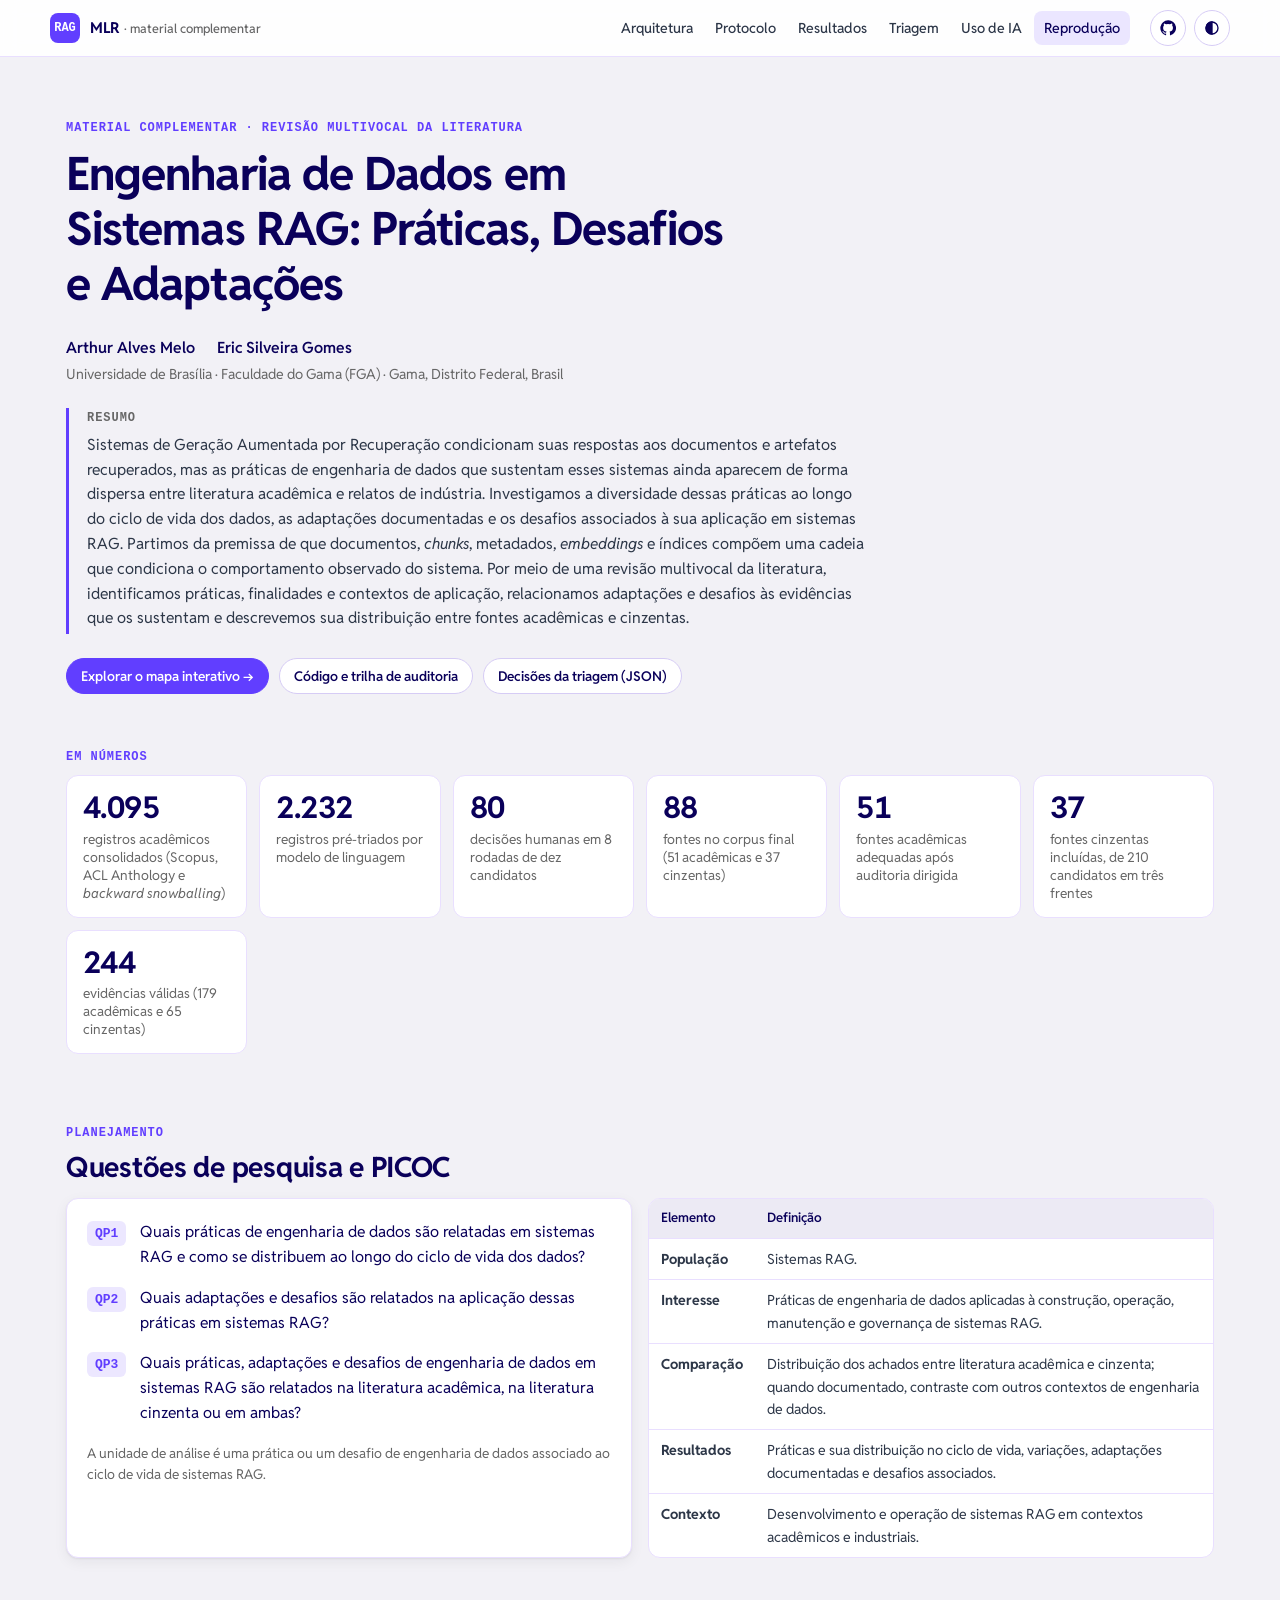
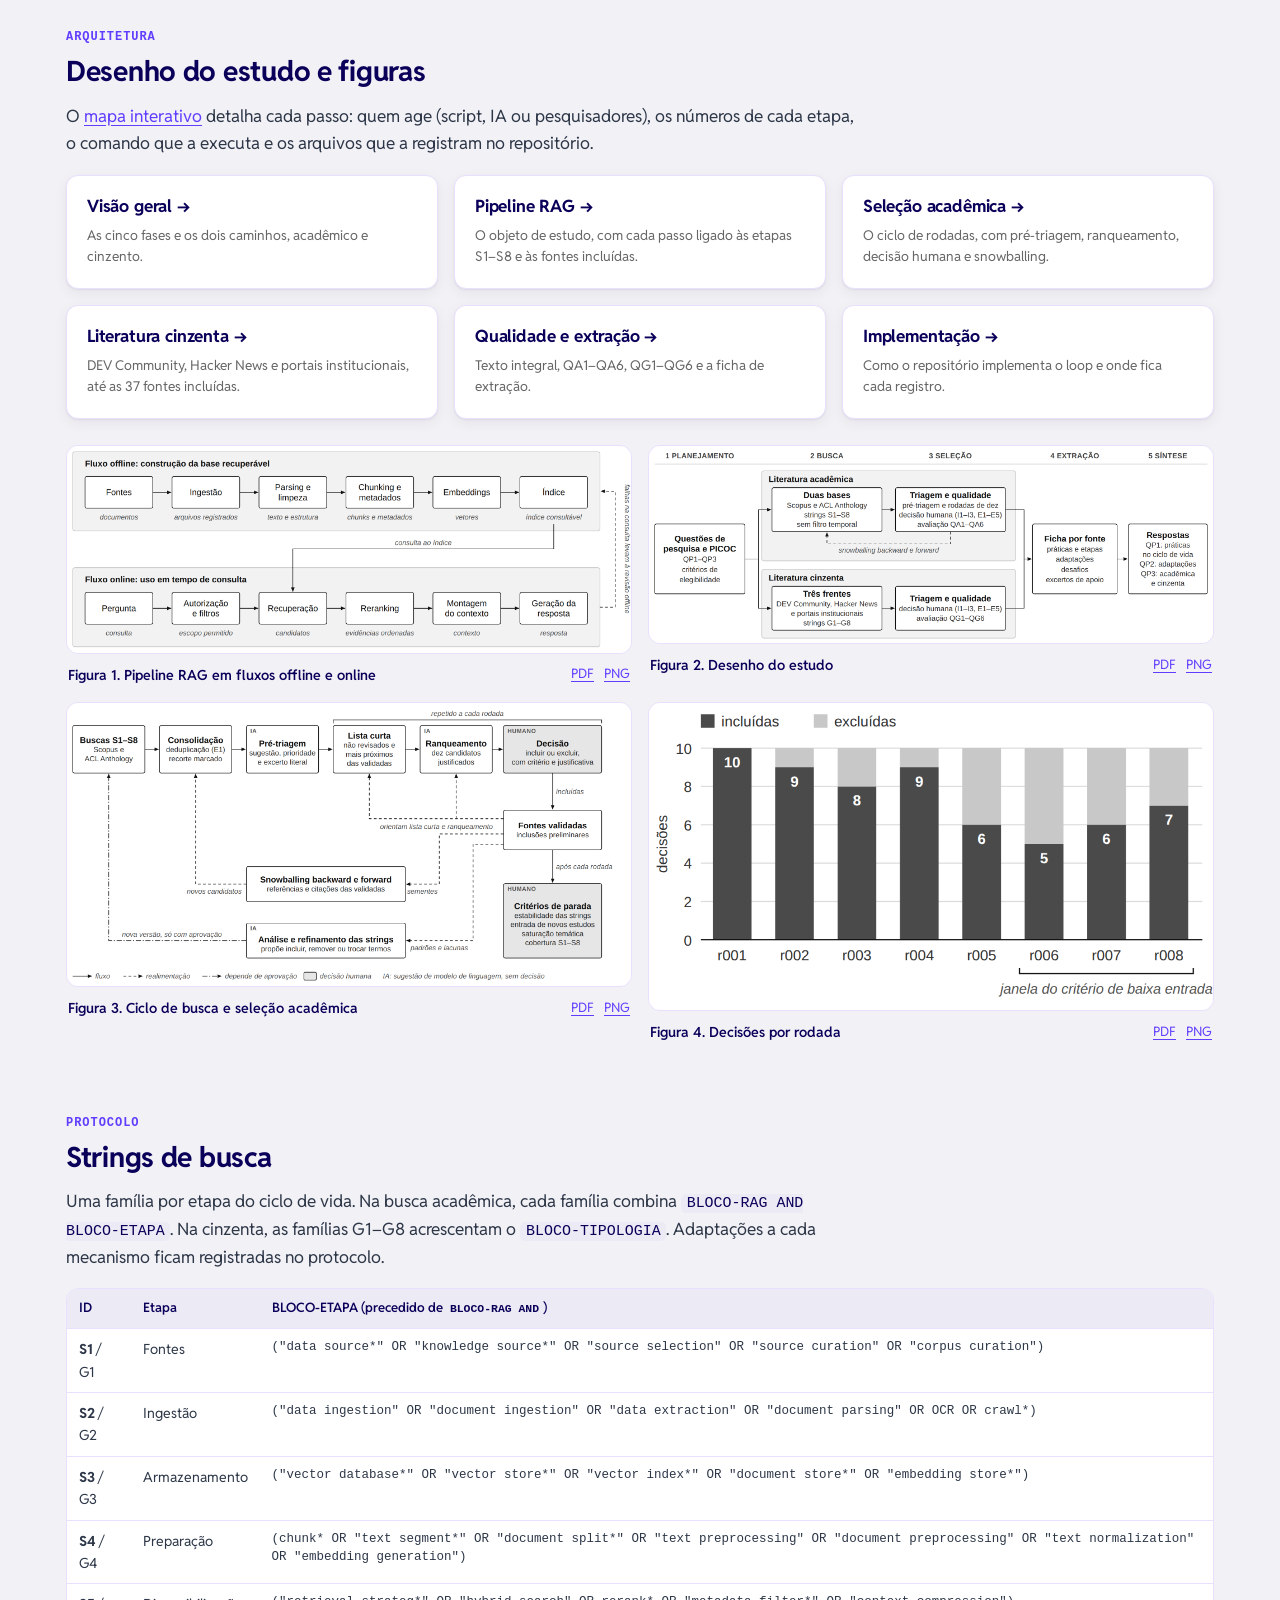
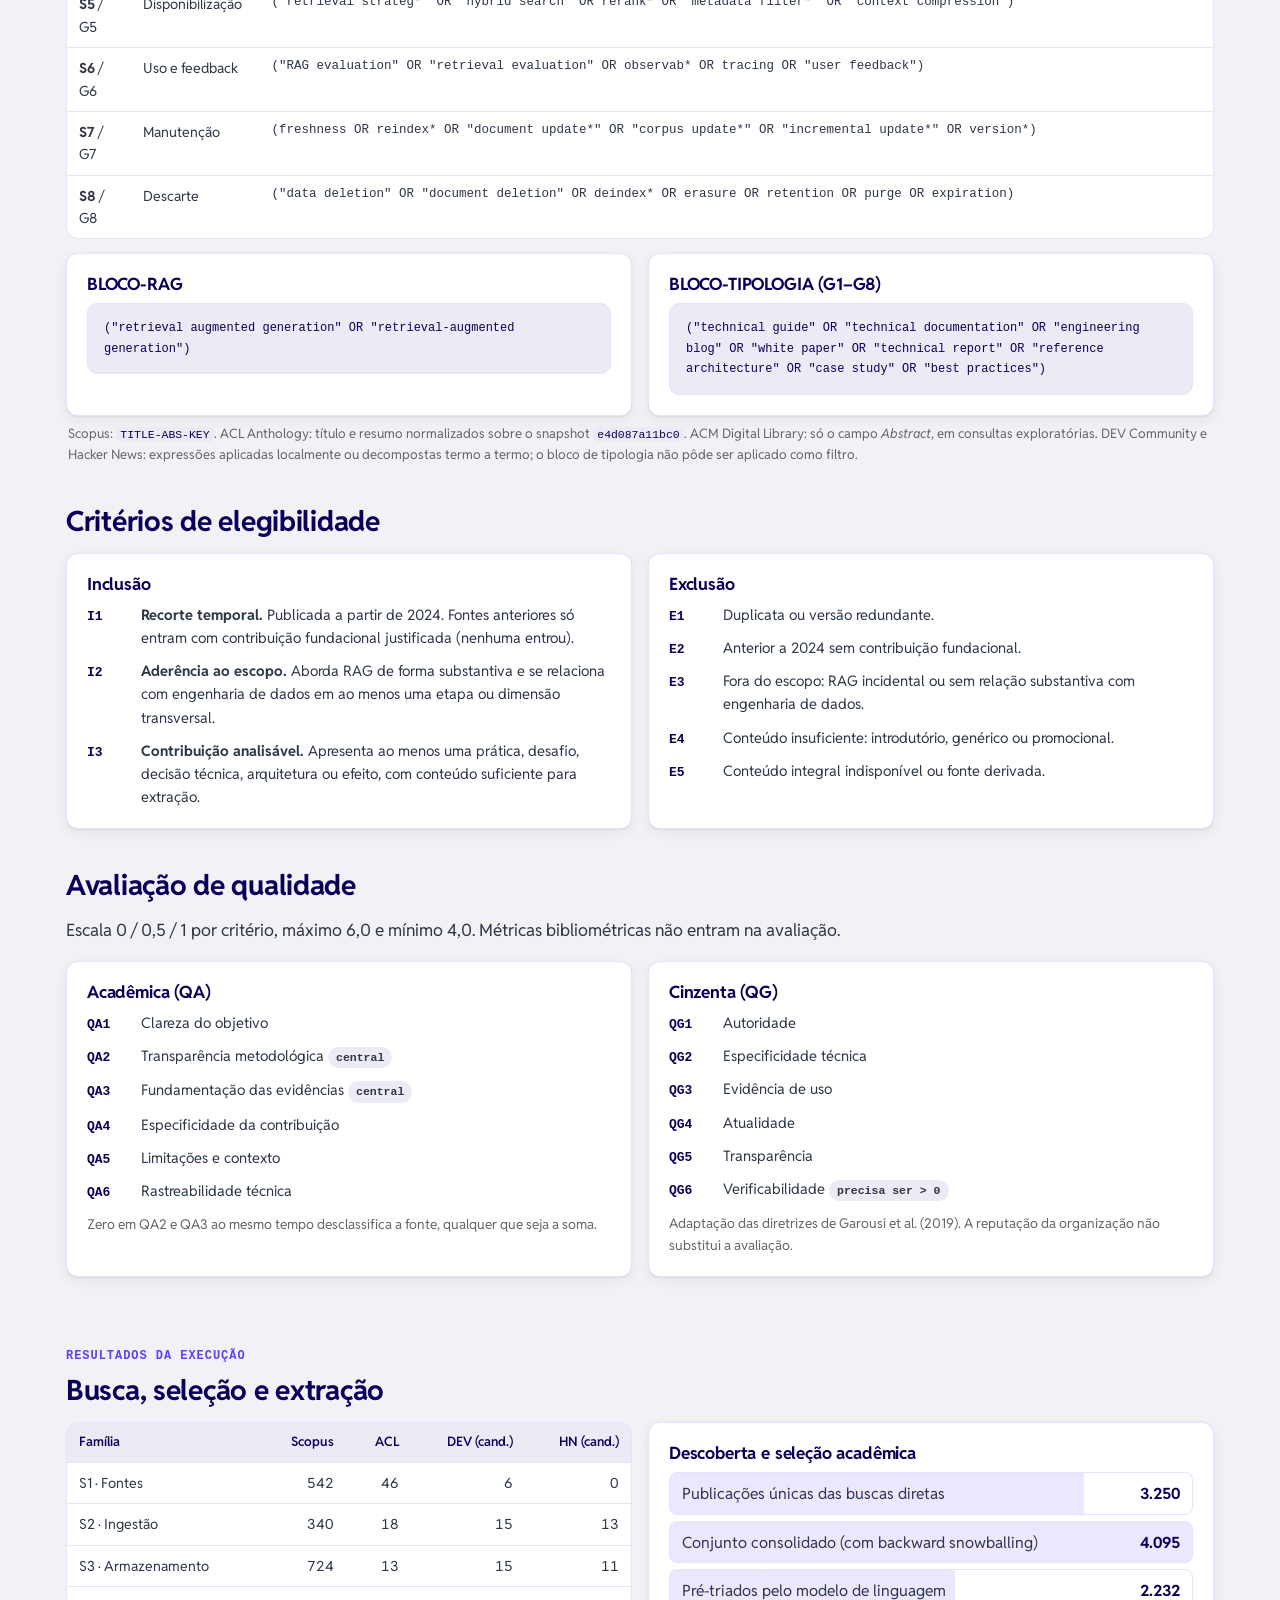
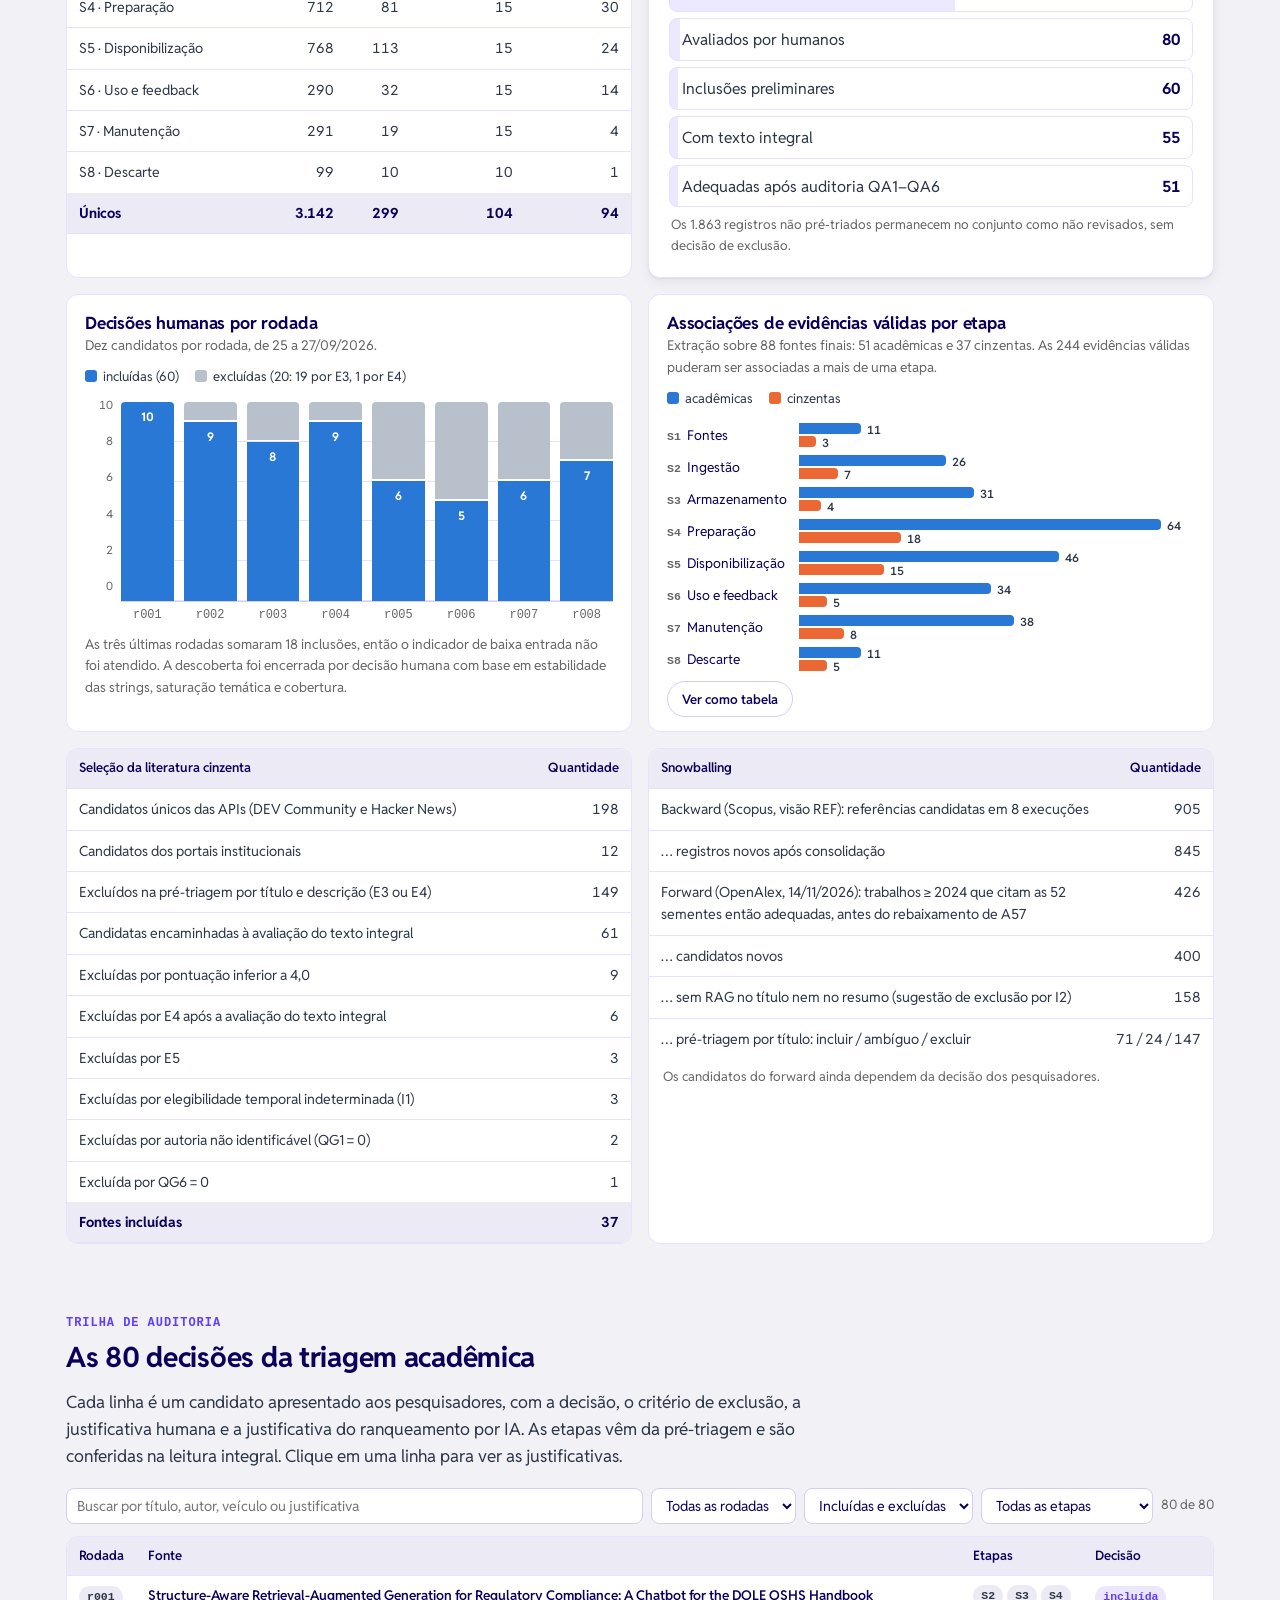
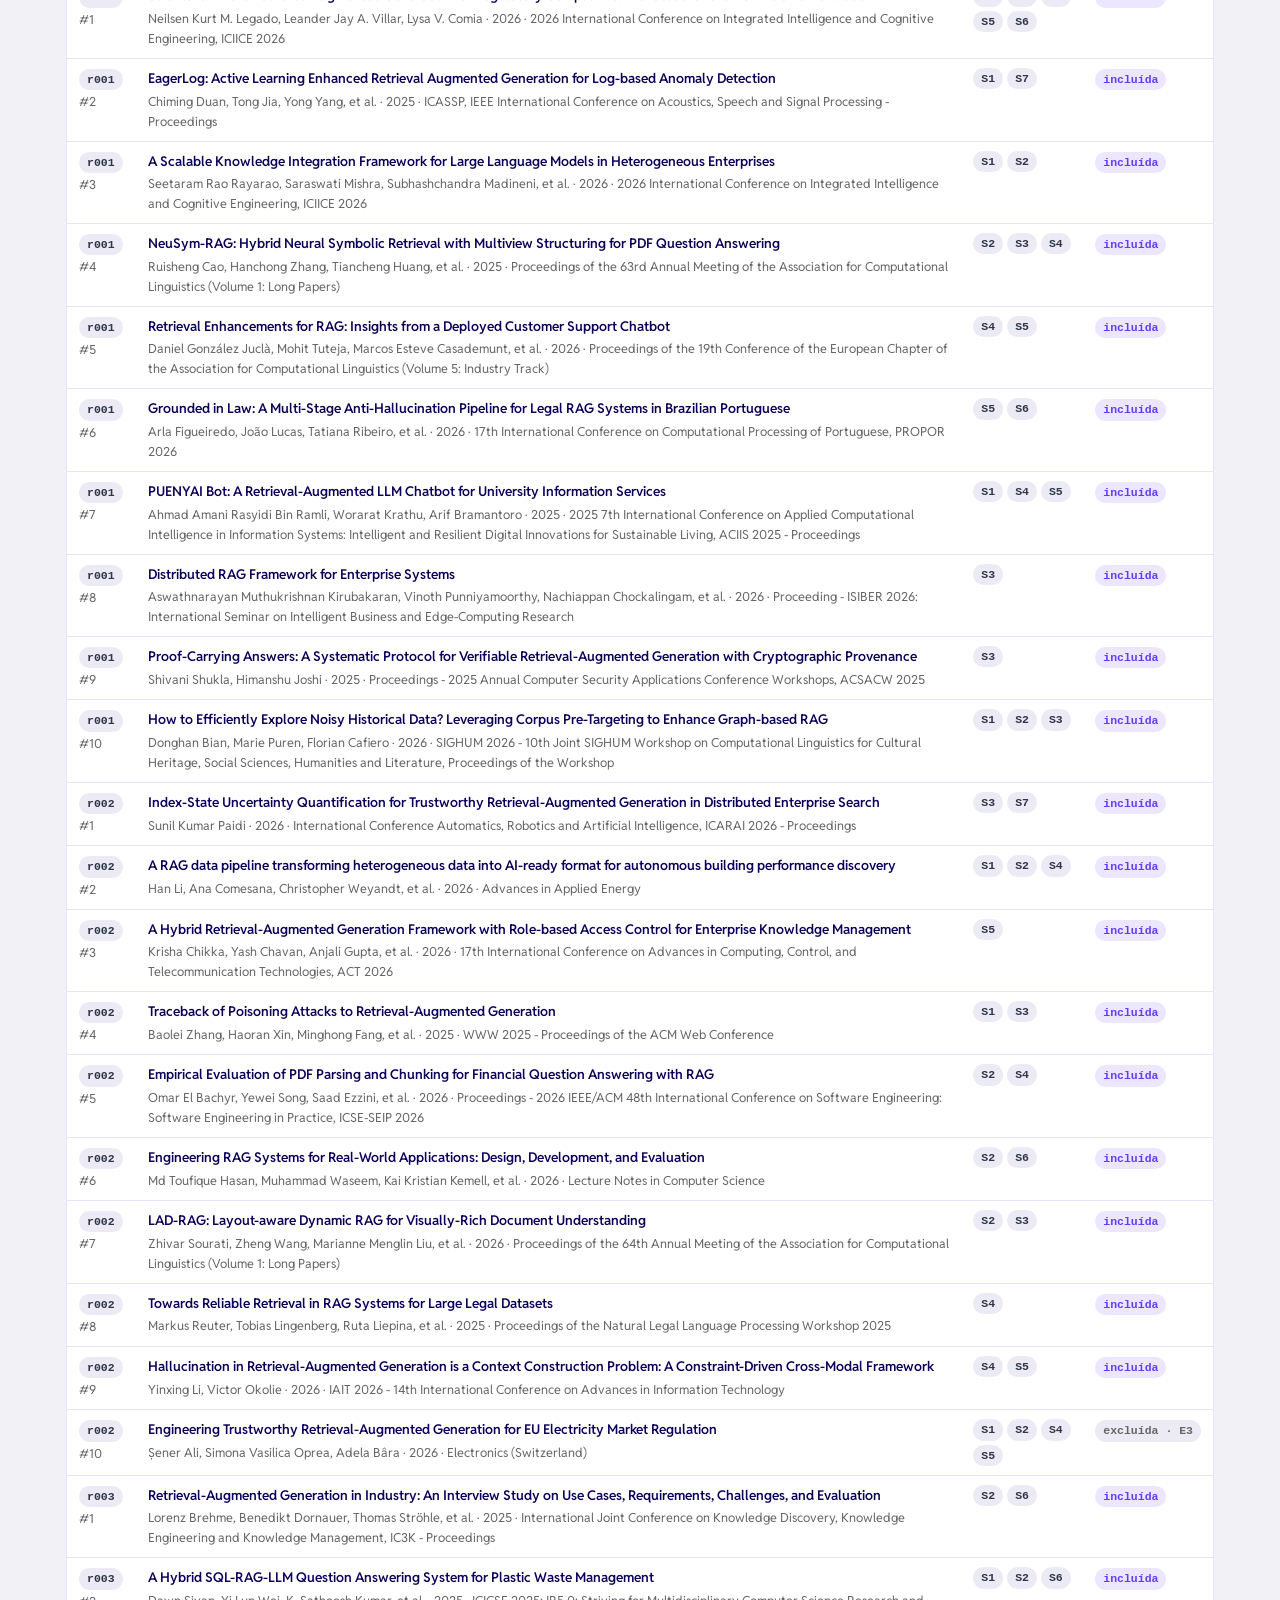
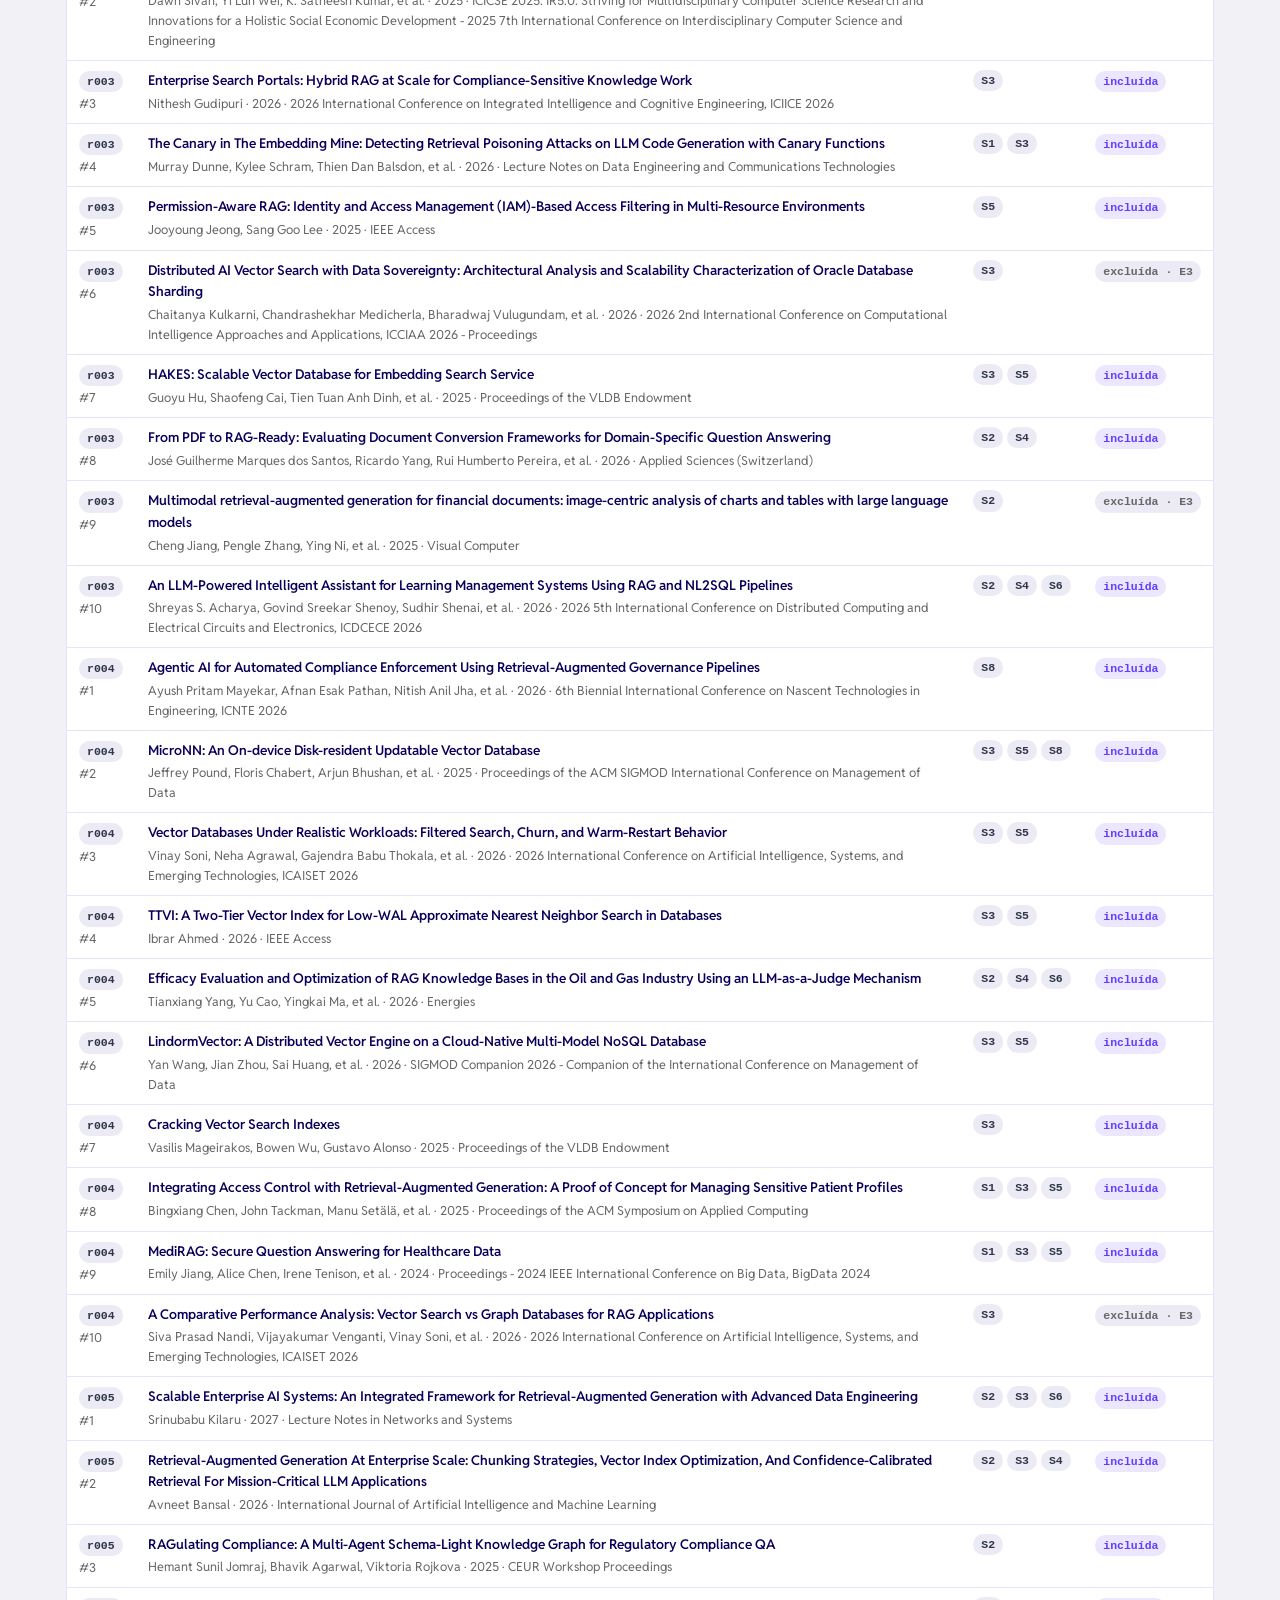
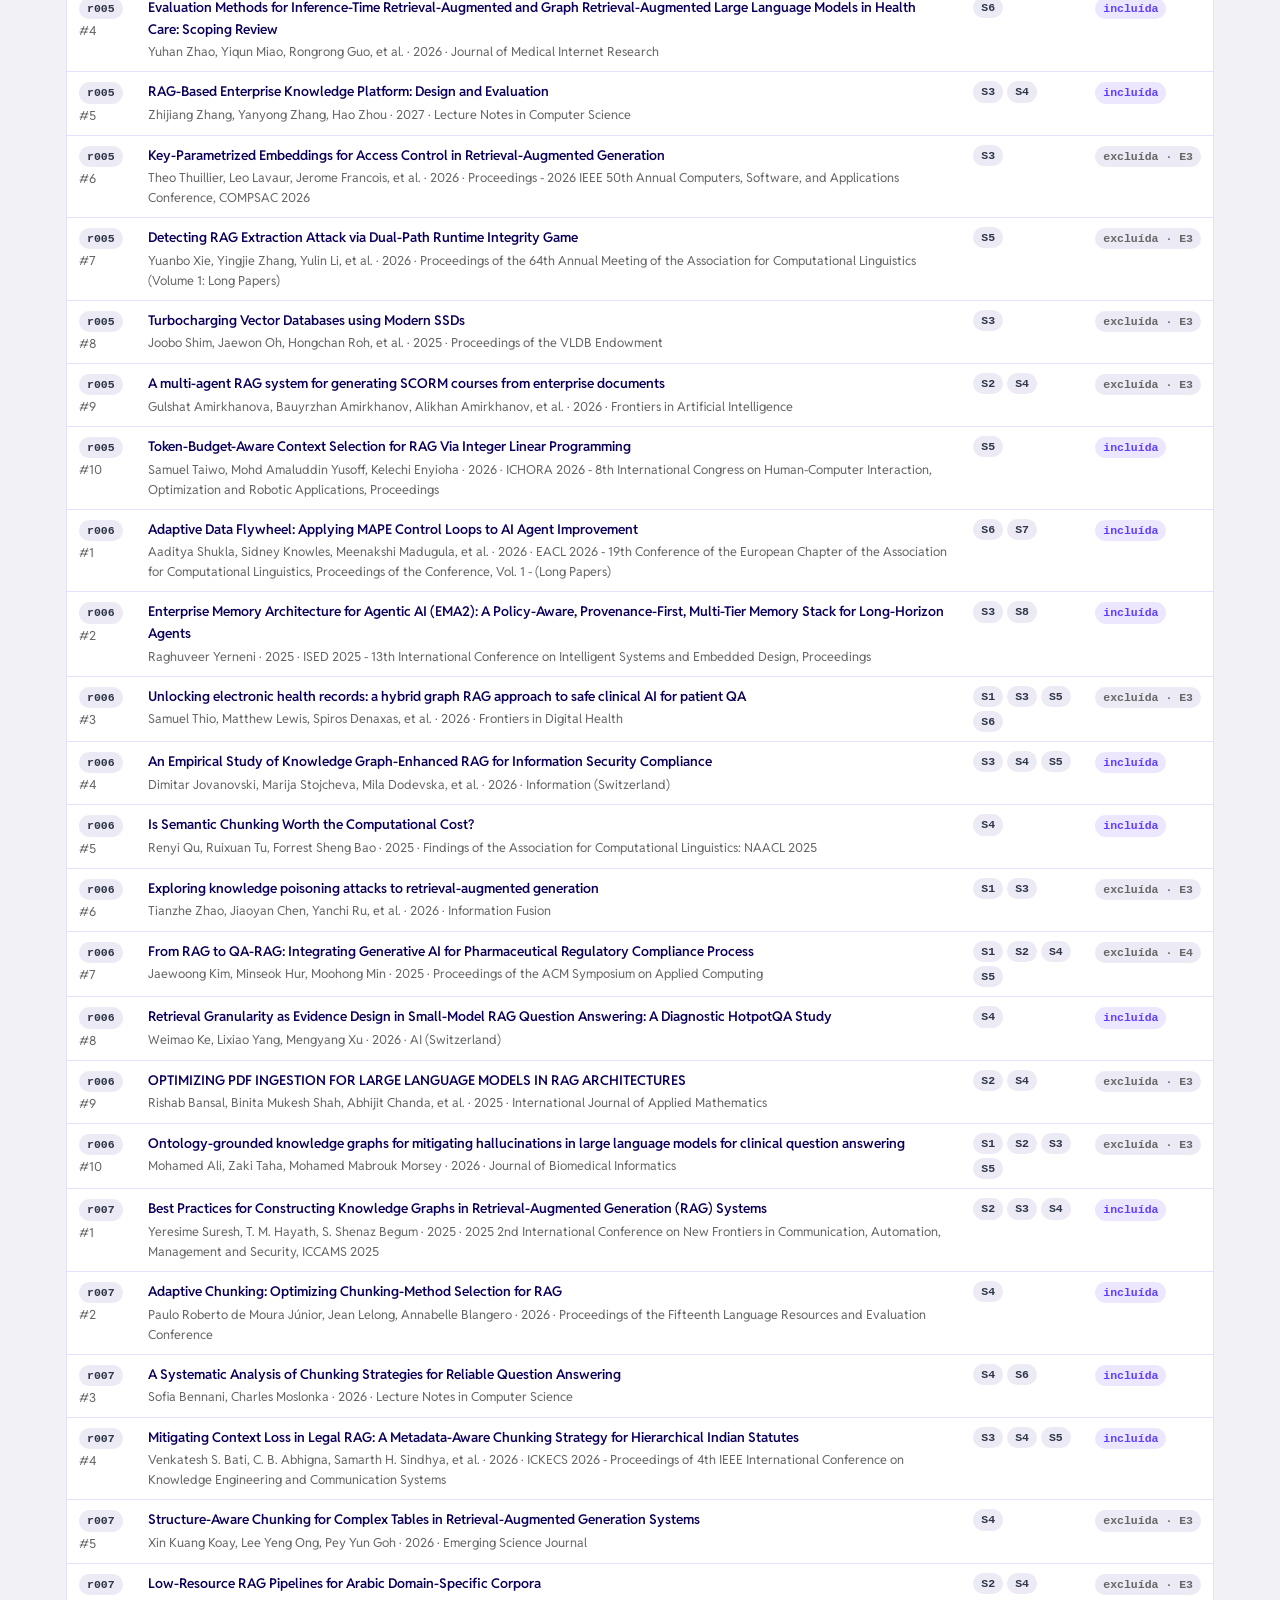
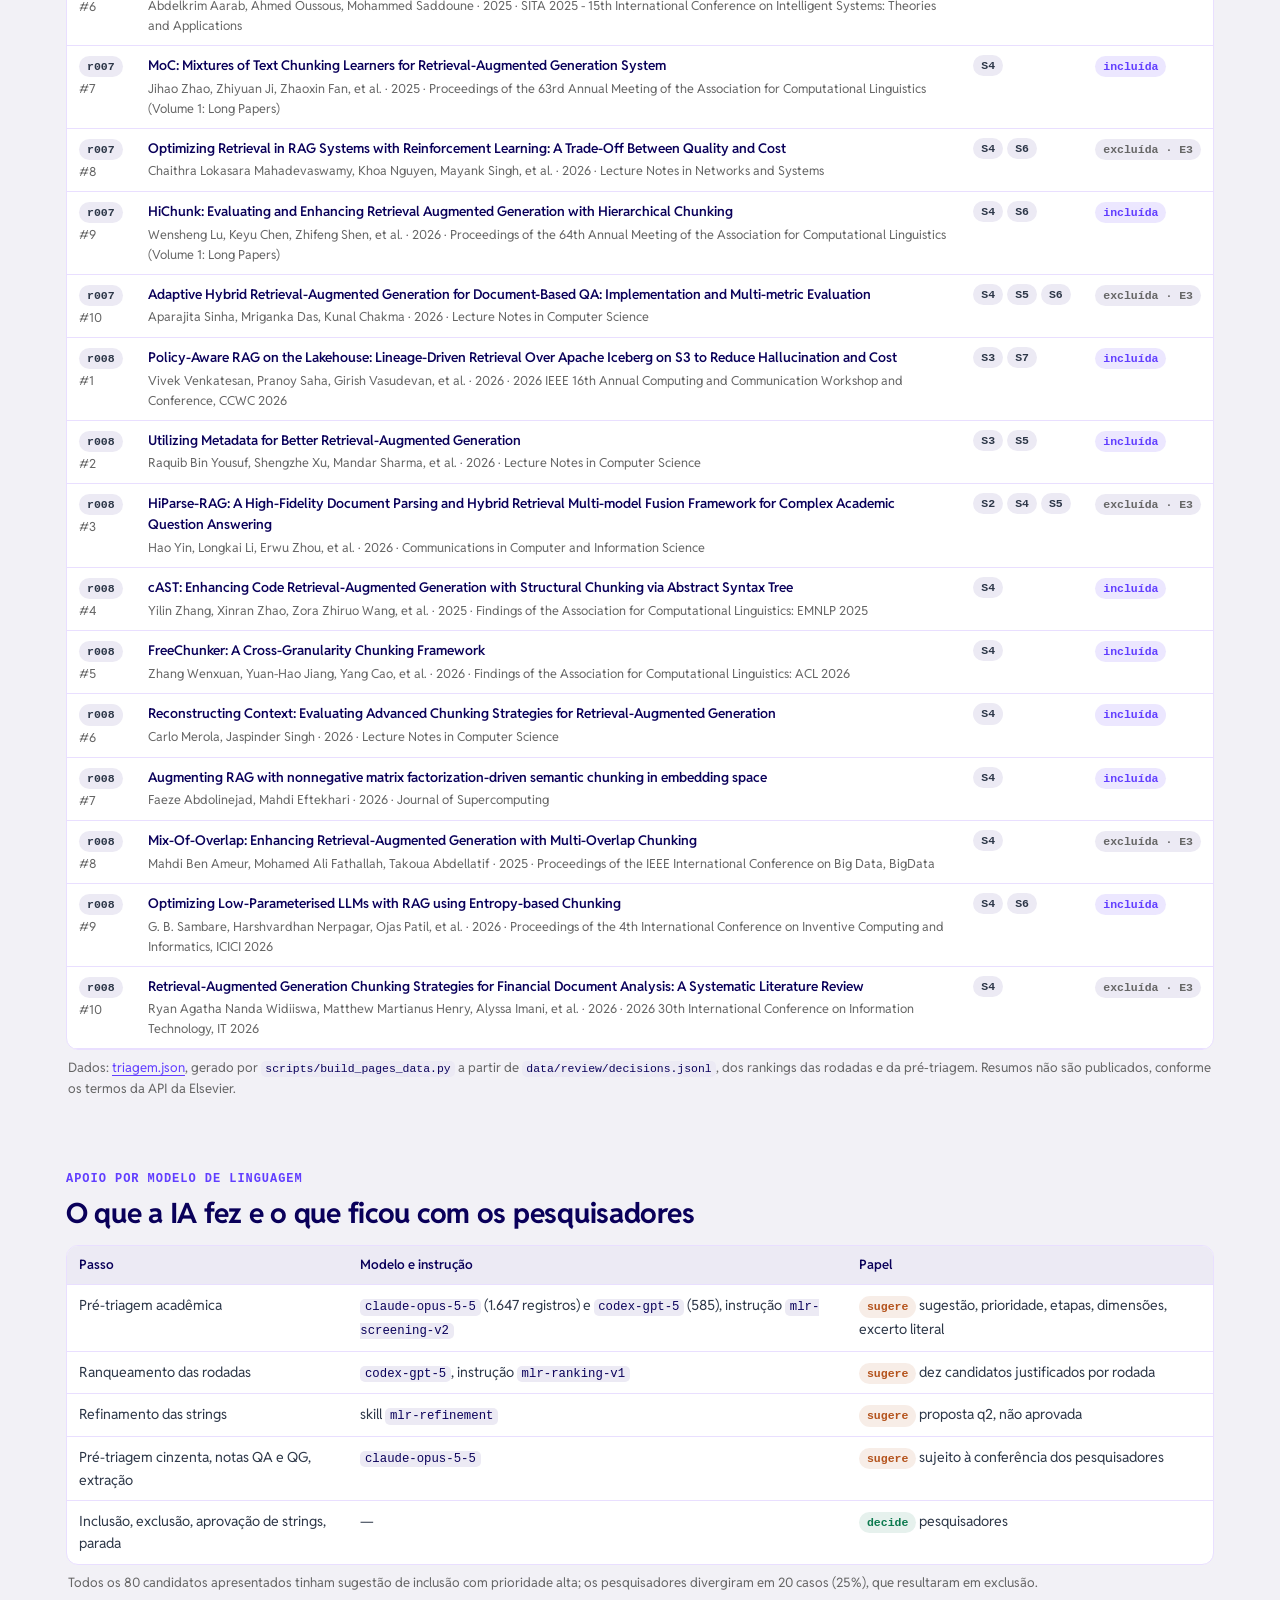
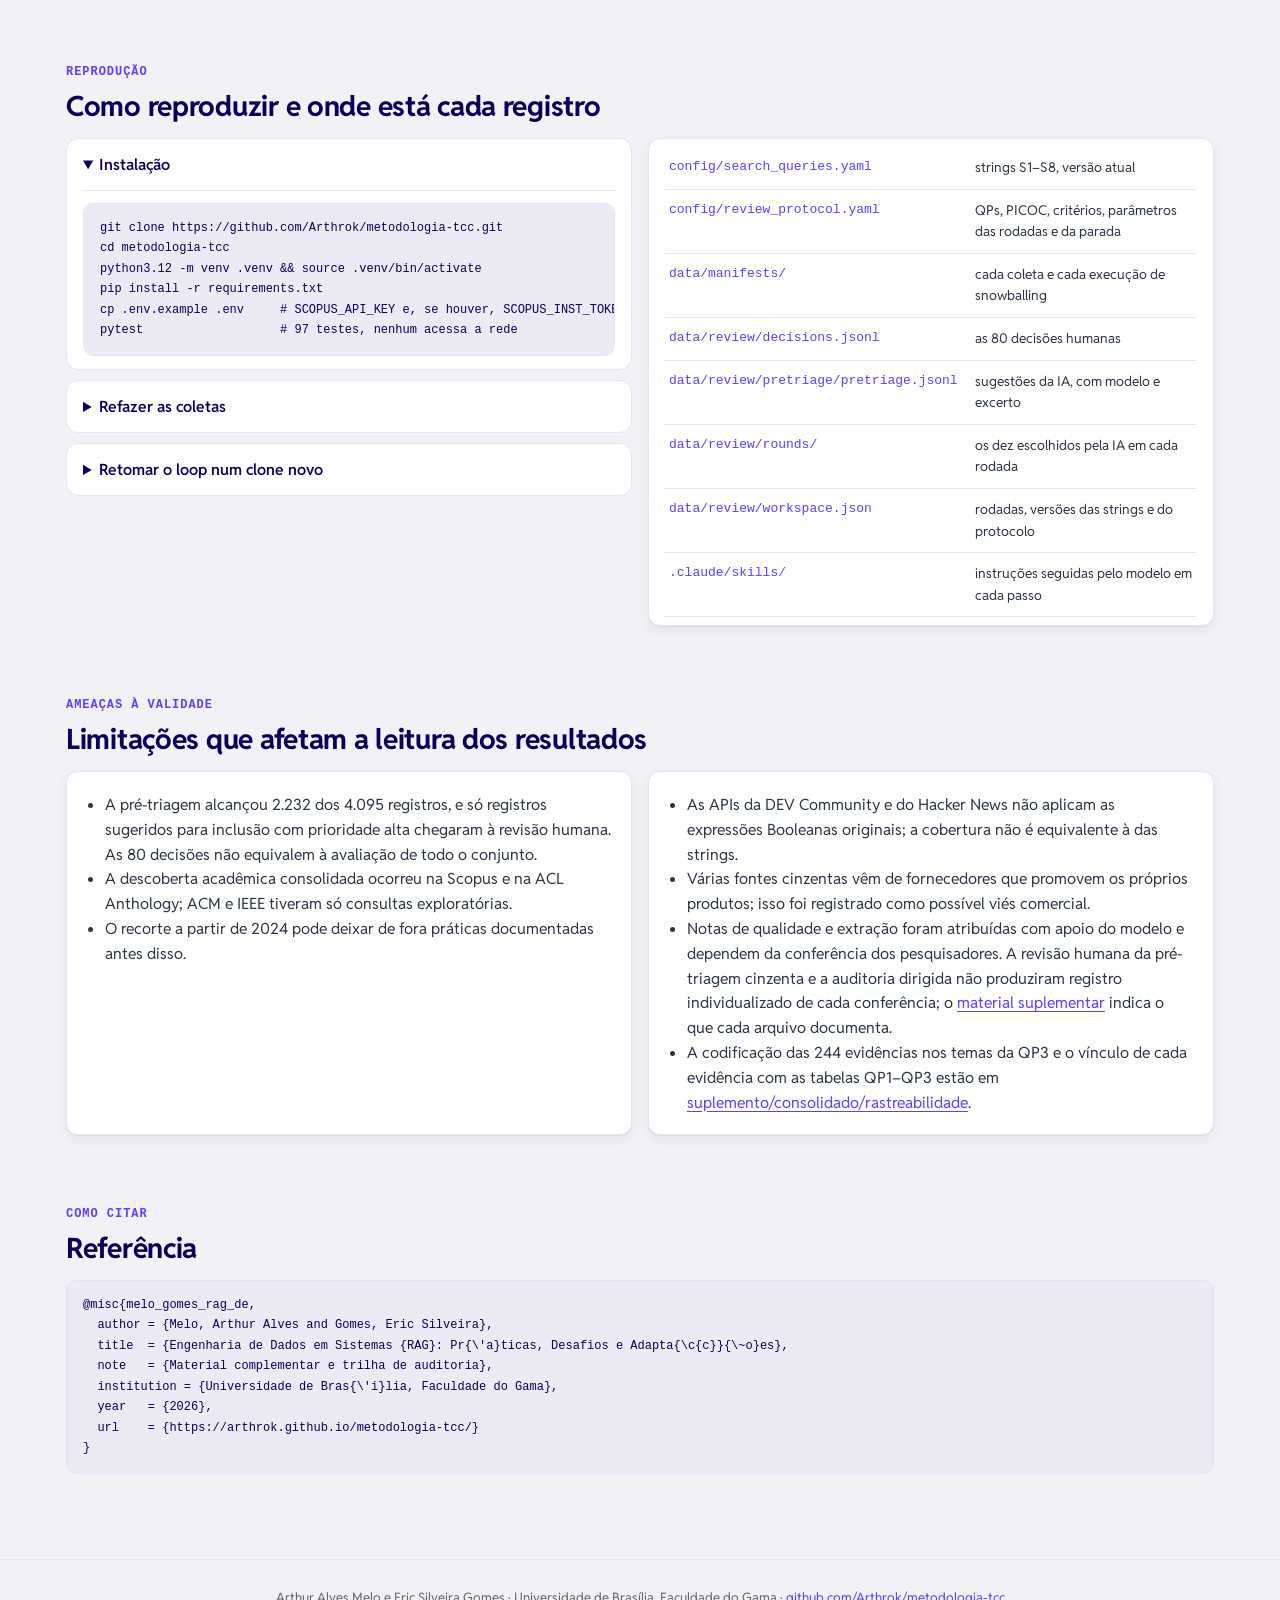
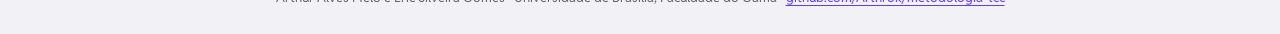
==== docs/material.html @ c6e4a39e "Adiciona material suplementar e rastreabilidade das evidencias Co-Authored-By: Claude Opus 5.5 <nore" ====
<!doctype html>
<html lang="pt-BR">
<head>
<meta charset="utf-8">
<meta name="viewport" content="width=device-width,initial-scale=1,viewport-fit=cover">
<title>Material complementar · Engenharia de Dados em RAG</title>
<meta name="description" content="Material complementar do artigo Engenharia de Dados em Sistemas RAG: Práticas, Desafios e Adaptações. Protocolo da revisão multivocal, arquitetura interativa, resultados, decisões da triagem e instruções de reprodução.">
<meta property="og:title" content="Engenharia de Dados em Sistemas RAG · Material complementar">
<meta property="og:description" content="Protocolo, arquitetura interativa, resultados e trilha de auditoria da revisão multivocal.">
<link rel="preconnect" href="https://fonts.googleapis.com">
<link rel="preconnect" href="https://fonts.gstatic.com" crossorigin>
<link rel="stylesheet" href="https://fonts.googleapis.com/css2?family=Reddit+Sans:wght@400;500;600;700;800;900&display=swap">
<link rel="stylesheet" href="assets/site.css">
<script>try{var t=localStorage.getItem('mlr-theme');if(t)document.documentElement.dataset.theme=t}catch(e){}</script>
</head>
<body>
<header class="bar">
  <a class="brand" href="index.html"><span class="mark">RAG</span><span>MLR <small>· material complementar</small></span></a>
  <nav class="nav" aria-label="Seções">
    <a href="#arquitetura">Arquitetura</a>
    <a href="#protocolo">Protocolo</a>
    <a href="#resultados">Resultados</a>
    <a href="#triagem">Triagem</a>
    <a href="#ia">Uso de IA</a>
    <a href="#reproducao">Reprodução</a>
  </nav>
  <div class="tools">
    <a class="btn icon" href="https://github.com/Arthrok/metodologia-tcc" aria-label="Repositório no GitHub" title="Repositório no GitHub">
      <svg viewBox="0 0 24 24" fill="currentColor"><path d="M12 .5a11.5 11.5 0 0 0-3.64 22.41c.58.1.79-.25.79-.56v-2c-3.2.7-3.87-1.37-3.87-1.37-.53-1.33-1.28-1.69-1.28-1.69-1.05-.71.08-.7.08-.7 1.16.08 1.77 1.19 1.77 1.19 1.03 1.77 2.7 1.26 3.36.96.1-.75.4-1.26.73-1.55-2.55-.29-5.24-1.28-5.24-5.68 0-1.26.45-2.28 1.19-3.09-.12-.29-.52-1.46.11-3.04 0 0 .97-.31 3.17 1.18a11 11 0 0 1 5.77 0c2.2-1.49 3.17-1.18 3.17-1.18.63 1.58.23 2.75.11 3.04.74.81 1.19 1.83 1.19 3.09 0 4.41-2.69 5.38-5.26 5.67.41.36.78 1.06.78 2.14v3.17c0 .31.21.67.8.56A11.5 11.5 0 0 0 12 .5z"/></svg>
    </a>
    <button class="btn icon" id="bTheme" type="button" aria-label="Alternar tema claro ou escuro" title="Alternar tema">
      <svg viewBox="0 0 24 24" fill="none" stroke="currentColor" stroke-width="2"><circle cx="12" cy="12" r="9"/><path d="M12 3a9 9 0 0 0 0 18z" fill="currentColor"/></svg>
    </button>
  </div>
</header>

<main class="wrap" id="topo">

<section class="hero">
  <span class="kicker">Material complementar · revisão multivocal da literatura</span>
  <h1>Engenharia de Dados em Sistemas RAG: Práticas, Desafios e Adaptações</h1>
  <div class="authors"><span>Arthur Alves Melo</span><span>Eric Silveira Gomes</span></div>
  <div class="affil">Universidade de Brasília · Faculdade do Gama (FGA) · Gama, Distrito Federal, Brasil</div>
  <div class="abstract">
    <b>Resumo</b>
    Sistemas de Geração Aumentada por Recuperação condicionam suas respostas aos documentos e artefatos recuperados, mas as práticas de engenharia de dados que sustentam esses sistemas ainda aparecem de forma dispersa entre literatura acadêmica e relatos de indústria. Investigamos a diversidade dessas práticas ao longo do ciclo de vida dos dados, as adaptações documentadas e os desafios associados à sua aplicação em sistemas RAG. Partimos da premissa de que documentos, <i>chunks</i>, metadados, <i>embeddings</i> e índices compõem uma cadeia que condiciona o comportamento observado do sistema. Por meio de uma revisão multivocal da literatura, identificamos práticas, finalidades e contextos de aplicação, relacionamos adaptações e desafios às evidências que os sustentam e descrevemos sua distribuição entre fontes acadêmicas e cinzentas.
  </div>
  <div class="cta">
    <a class="btn solid" href="index.html">Explorar o mapa interativo →</a>
    <a class="btn" href="https://github.com/Arthrok/metodologia-tcc">Código e trilha de auditoria</a>
    <a class="btn" href="assets/data/triagem.json" download>Decisões da triagem (JSON)</a>
  </div>
</section>

<section class="block" aria-labelledby="h-num" style="padding-top:24px">
  <h2 id="h-num" class="kicker" style="font-size:12px">Em números</h2>
  <div class="stats">
    <div class="stat"><div class="n">4.095</div><div class="l">registros acadêmicos consolidados (Scopus, ACL Anthology e <i>backward snowballing</i>)</div></div>
    <div class="stat"><div class="n">2.232</div><div class="l">registros pré-triados por modelo de linguagem</div></div>
    <div class="stat"><div class="n">80</div><div class="l">decisões humanas em 8 rodadas de dez candidatos</div></div>
    <div class="stat"><div class="n">88</div><div class="l">fontes no corpus final (51 acadêmicas e 37 cinzentas)</div></div>
    <div class="stat"><div class="n">51</div><div class="l">fontes acadêmicas adequadas após auditoria dirigida</div></div>
    <div class="stat"><div class="n">37</div><div class="l">fontes cinzentas incluídas, de 210 candidatos em três frentes</div></div>
    <div class="stat"><div class="n">244</div><div class="l">evidências válidas (179 acadêmicas e 65 cinzentas)</div></div>
  </div>
</section>

<section class="block" id="questoes" aria-labelledby="h-qp">
  <span class="kicker">Planejamento</span>
  <h2 id="h-qp">Questões de pesquisa e PICOC</h2>
  <div class="grid g2">
    <div class="card">
      <div class="qp">
        <b>QP1</b><p>Quais práticas de engenharia de dados são relatadas em sistemas RAG e como se distribuem ao longo do ciclo de vida dos dados?</p>
        <b>QP2</b><p>Quais adaptações e desafios são relatados na aplicação dessas práticas em sistemas RAG?</p>
        <b>QP3</b><p>Quais práticas, adaptações e desafios de engenharia de dados em sistemas RAG são relatados na literatura acadêmica, na literatura cinzenta ou em ambas?</p>
      </div>
      <p class="small muted" style="margin:6px 0 0">A unidade de análise é uma prática ou um desafio de engenharia de dados associado ao ciclo de vida de sistemas RAG.</p>
    </div>
    <div class="tbl-wrap">
      <table>
        <thead><tr><th>Elemento</th><th>Definição</th></tr></thead>
        <tbody>
          <tr><td><b>População</b></td><td>Sistemas RAG.</td></tr>
          <tr><td><b>Interesse</b></td><td>Práticas de engenharia de dados aplicadas à construção, operação, manutenção e governança de sistemas RAG.</td></tr>
          <tr><td><b>Comparação</b></td><td>Distribuição dos achados entre literatura acadêmica e cinzenta; quando documentado, contraste com outros contextos de engenharia de dados.</td></tr>
          <tr><td><b>Resultados</b></td><td>Práticas e sua distribuição no ciclo de vida, variações, adaptações documentadas e desafios associados.</td></tr>
          <tr><td><b>Contexto</b></td><td>Desenvolvimento e operação de sistemas RAG em contextos acadêmicos e industriais.</td></tr>
        </tbody>
      </table>
    </div>
  </div>
</section>

<section class="block" id="arquitetura" aria-labelledby="h-arq">
  <span class="kicker">Arquitetura</span>
  <h2 id="h-arq">Desenho do estudo e figuras</h2>
  <p class="lede">O <a href="index.html">mapa interativo</a> detalha cada passo: quem age (script, IA ou pesquisadores), os números de cada etapa, o comando que a executa e os arquivos que a registram no repositório.</p>
  <div class="grid g3" style="margin:18px 0 26px">
    <a class="card" href="index.html" style="text-decoration:none"><h3>Visão geral →</h3><p class="small muted" style="margin:0">As cinco fases e os dois caminhos, acadêmico e cinzento.</p></a>
    <a class="card" href="index.html#rag" style="text-decoration:none"><h3>Pipeline RAG →</h3><p class="small muted" style="margin:0">O objeto de estudo, com cada passo ligado às etapas S1–S8 e às fontes incluídas.</p></a>
    <a class="card" href="index.html#acad" style="text-decoration:none"><h3>Seleção acadêmica →</h3><p class="small muted" style="margin:0">O ciclo de rodadas, com pré-triagem, ranqueamento, decisão humana e snowballing.</p></a>
    <a class="card" href="index.html#gray" style="text-decoration:none"><h3>Literatura cinzenta →</h3><p class="small muted" style="margin:0">DEV Community, Hacker News e portais institucionais, até as 37 fontes incluídas.</p></a>
    <a class="card" href="index.html#ext" style="text-decoration:none"><h3>Qualidade e extração →</h3><p class="small muted" style="margin:0">Texto integral, QA1–QA6, QG1–QG6 e a ficha de extração.</p></a>
    <a class="card" href="index.html#repo" style="text-decoration:none"><h3>Implementação →</h3><p class="small muted" style="margin:0">Como o repositório implementa o loop e onde fica cada registro.</p></a>
  </div>
  <div class="grid g2">
    <figure>
      <div class="fig"><img src="figuras/figura1_pipeline_rag.png" alt="Pipeline RAG em fluxo offline (fontes, ingestão, parsing e limpeza, chunking e metadados, embeddings, índice) e fluxo online (pergunta, autorização e filtros, recuperação, reranking, montagem do contexto, geração da resposta)." loading="lazy"></div>
      <div class="fig-meta"><figcaption>Figura 1. Pipeline RAG em fluxos offline e online</figcaption><span class="links"><a href="figuras/figura1_pipeline_rag.pdf">PDF</a><a href="figuras/figura1_pipeline_rag.png">PNG</a></span></div>
    </figure>
    <figure>
      <div class="fig"><img src="figuras/figura2_desenho_estudo.png" alt="Desenho do estudo em cinco fases: planejamento, busca, seleção, extração e síntese, com caminhos separados para literatura acadêmica e cinzenta." loading="lazy"></div>
      <div class="fig-meta"><figcaption>Figura 2. Desenho do estudo</figcaption><span class="links"><a href="figuras/figura2_desenho_estudo.pdf">PDF</a><a href="figuras/figura2_desenho_estudo.png">PNG</a></span></div>
    </figure>
    <figure>
      <div class="fig"><img src="figuras/figura3_ciclo_selecao.png" alt="Ciclo de busca e seleção das fontes acadêmicas, com realimentação das fontes validadas para lista curta, ranqueamento, snowballing e refinamento das strings." loading="lazy"></div>
      <div class="fig-meta"><figcaption>Figura 3. Ciclo de busca e seleção acadêmica</figcaption><span class="links"><a href="figuras/figura3_ciclo_selecao.pdf">PDF</a><a href="figuras/figura3_ciclo_selecao.png">PNG</a></span></div>
    </figure>
    <figure>
      <div class="fig"><img src="figuras/figura4_decisoes_rodada.png" alt="Gráfico de barras com incluídas e excluídas nas rodadas r001 a r008." loading="lazy"></div>
      <div class="fig-meta"><figcaption>Figura 4. Decisões por rodada</figcaption><span class="links"><a href="figuras/figura4_decisoes_rodada.pdf">PDF</a><a href="figuras/figura4_decisoes_rodada.png">PNG</a></span></div>
    </figure>
  </div>
</section>

<section class="block" id="protocolo" aria-labelledby="h-prot">
  <span class="kicker">Protocolo</span>
  <h2 id="h-prot">Strings de busca</h2>
  <p class="lede">Uma família por etapa do ciclo de vida. Na busca acadêmica, cada família combina <code>BLOCO-RAG AND BLOCO-ETAPA</code>. Na cinzenta, as famílias G1–G8 acrescentam o <code>BLOCO-TIPOLOGIA</code>. Adaptações a cada mecanismo ficam registradas no protocolo.</p>
  <div class="tbl-wrap">
    <table>
      <thead><tr><th>ID</th><th>Etapa</th><th>BLOCO-ETAPA (precedido de <code>BLOCO-RAG AND</code>)</th></tr></thead>
      <tbody id="strings"></tbody>
    </table>
  </div>
  <div class="grid g2" style="margin-top:14px">
    <div class="card"><h3>BLOCO-RAG</h3><pre style="margin:0;white-space:pre-wrap"><code>("retrieval augmented generation" OR "retrieval-augmented generation")</code></pre></div>
    <div class="card"><h3>BLOCO-TIPOLOGIA (G1–G8)</h3><pre style="margin:0;white-space:pre-wrap"><code>("technical guide" OR "technical documentation" OR "engineering blog" OR "white paper" OR "technical report" OR "reference architecture" OR "case study" OR "best practices")</code></pre></div>
  </div>
  <p class="caption">Scopus: <code>TITLE-ABS-KEY</code>. ACL Anthology: título e resumo normalizados sobre o snapshot <code>e4d087a11bc0</code>. ACM Digital Library: só o campo <i>Abstract</i>, em consultas exploratórias. DEV Community e Hacker News: expressões aplicadas localmente ou decompostas termo a termo; o bloco de tipologia não pôde ser aplicado como filtro.</p>

  <h2 style="margin-top:40px">Critérios de elegibilidade</h2>
  <div class="grid g2">
    <div class="card"><h3>Inclusão</h3><div class="crit">
      <div><b>I1</b><span><b>Recorte temporal.</b> Publicada a partir de 2024. Fontes anteriores só entram com contribuição fundacional justificada (nenhuma entrou).</span></div>
      <div><b>I2</b><span><b>Aderência ao escopo.</b> Aborda RAG de forma substantiva e se relaciona com engenharia de dados em ao menos uma etapa ou dimensão transversal.</span></div>
      <div><b>I3</b><span><b>Contribuição analisável.</b> Apresenta ao menos uma prática, desafio, decisão técnica, arquitetura ou efeito, com conteúdo suficiente para extração.</span></div>
    </div></div>
    <div class="card"><h3>Exclusão</h3><div class="crit">
      <div><b>E1</b><span>Duplicata ou versão redundante.</span></div>
      <div><b>E2</b><span>Anterior a 2024 sem contribuição fundacional.</span></div>
      <div><b>E3</b><span>Fora do escopo: RAG incidental ou sem relação substantiva com engenharia de dados.</span></div>
      <div><b>E4</b><span>Conteúdo insuficiente: introdutório, genérico ou promocional.</span></div>
      <div><b>E5</b><span>Conteúdo integral indisponível ou fonte derivada.</span></div>
    </div></div>
  </div>

  <h2 style="margin-top:40px">Avaliação de qualidade</h2>
  <p class="lede">Escala 0 / 0,5 / 1 por critério, máximo 6,0 e mínimo 4,0. Métricas bibliométricas não entram na avaliação.</p>
  <div class="grid g2">
    <div class="card"><h3>Acadêmica (QA)</h3><div class="crit">
      <div><b>QA1</b><span>Clareza do objetivo</span></div><div><b>QA2</b><span>Transparência metodológica <span class="tag">central</span></span></div>
      <div><b>QA3</b><span>Fundamentação das evidências <span class="tag">central</span></span></div><div><b>QA4</b><span>Especificidade da contribuição</span></div>
      <div><b>QA5</b><span>Limitações e contexto</span></div><div><b>QA6</b><span>Rastreabilidade técnica</span></div>
    </div><p class="small muted" style="margin:12px 0 0">Zero em QA2 e QA3 ao mesmo tempo desclassifica a fonte, qualquer que seja a soma.</p></div>
    <div class="card"><h3>Cinzenta (QG)</h3><div class="crit">
      <div><b>QG1</b><span>Autoridade</span></div><div><b>QG2</b><span>Especificidade técnica</span></div>
      <div><b>QG3</b><span>Evidência de uso</span></div><div><b>QG4</b><span>Atualidade</span></div>
      <div><b>QG5</b><span>Transparência</span></div><div><b>QG6</b><span>Verificabilidade <span class="tag">precisa ser &gt; 0</span></span></div>
    </div><p class="small muted" style="margin:12px 0 0">Adaptação das diretrizes de Garousi et al. (2019). A reputação da organização não substitui a avaliação.</p></div>
  </div>
</section>

<section class="block" id="resultados" aria-labelledby="h-res">
  <span class="kicker">Resultados da execução</span>
  <h2 id="h-res">Busca, seleção e extração</h2>
  <div class="grid g2">
    <div class="tbl-wrap">
      <table>
        <thead><tr><th>Família</th><th class="num">Scopus</th><th class="num">ACL</th><th class="num">DEV (cand.)</th><th class="num">HN (cand.)</th></tr></thead>
        <tbody id="families"></tbody>
        <tfoot><tr><td>Únicos</td><td class="num">3.142</td><td class="num">299</td><td class="num">104</td><td class="num">94</td></tr></tfoot>
      </table>
    </div>
    <div class="card">
      <h3>Descoberta e seleção acadêmica</h3>
      <div class="funnel" id="funnel"></div>
      <p class="caption">Os 1.863 registros não pré-triados permanecem no conjunto como não revisados, sem decisão de exclusão.</p>
    </div>
  </div>

  <div class="grid g2" style="margin-top:16px">
    <div class="viz" id="vizRounds">
      <h3>Decisões humanas por rodada</h3>
      <p class="small muted" style="margin:0">Dez candidatos por rodada, de 25 a 27/09/2026.</p>
      <div class="legend"><span><i style="background:var(--s1)"></i>incluídas (60)</span><span><i style="background:var(--s-neutral)"></i>excluídas (20: 19 por E3, 1 por E4)</span></div>
      <div class="cols"><div class="yaxis"><span>10</span><span>8</span><span>6</span><span>4</span><span>2</span><span>0</span></div><div class="plot" id="roundsPlot"></div><div class="xlabels" id="roundsX"></div></div>
      <p class="small muted" style="margin:12px 0 0">As três últimas rodadas somaram 18 inclusões, então o indicador de baixa entrada não foi atendido. A descoberta foi encerrada por decisão humana com base em estabilidade das strings, saturação temática e cobertura.</p>
    </div>
    <div class="viz" id="vizStages">
      <h3>Associações de evidências válidas por etapa</h3>
      <p class="small muted" style="margin:0">Extração sobre 88 fontes finais: 51 acadêmicas e 37 cinzentas. As 244 evidências válidas puderam ser associadas a mais de uma etapa.</p>
      <div class="legend"><span><i style="background:var(--s1)"></i>acadêmicas</span><span><i style="background:var(--s2)"></i>cinzentas</span></div>
      <div class="hbars" id="stageBars"></div>
      <button class="btn toggle-table" type="button" id="bStageTable" aria-expanded="false">Ver como tabela</button>
      <div class="tbl-wrap" id="stageTable" hidden style="margin-top:10px"></div>
    </div>
  </div>

  <div class="grid g2" style="margin-top:16px">
    <div class="tbl-wrap">
      <table>
        <thead><tr><th>Seleção da literatura cinzenta</th><th class="num">Quantidade</th></tr></thead>
        <tbody>
          <tr><td>Candidatos únicos das APIs (DEV Community e Hacker News)</td><td class="num">198</td></tr>
          <tr><td>Candidatos dos portais institucionais</td><td class="num">12</td></tr>
          <tr><td>Excluídos na pré-triagem por título e descrição (E3 ou E4)</td><td class="num">149</td></tr>
          <tr><td>Candidatas encaminhadas à avaliação do texto integral</td><td class="num">61</td></tr>
          <tr><td>Excluídas por pontuação inferior a 4,0</td><td class="num">9</td></tr>
          <tr><td>Excluídas por E4 após a avaliação do texto integral</td><td class="num">6</td></tr>
          <tr><td>Excluídas por E5</td><td class="num">3</td></tr>
          <tr><td>Excluídas por elegibilidade temporal indeterminada (I1)</td><td class="num">3</td></tr>
          <tr><td>Excluídas por autoria não identificável (QG1 = 0)</td><td class="num">2</td></tr>
          <tr><td>Excluída por QG6 = 0</td><td class="num">1</td></tr>
        </tbody>
        <tfoot><tr><td>Fontes incluídas</td><td class="num">37</td></tr></tfoot>
      </table>
    </div>
    <div class="tbl-wrap">
      <table>
        <thead><tr><th>Snowballing</th><th class="num">Quantidade</th></tr></thead>
        <tbody>
          <tr><td>Backward (Scopus, visão REF): referências candidatas em 8 execuções</td><td class="num">905</td></tr>
          <tr><td>… registros novos após consolidação</td><td class="num">845</td></tr>
          <tr><td>Forward (OpenAlex, 14/11/2026): trabalhos ≥ 2024 que citam as 52 sementes então adequadas, antes do rebaixamento de A57</td><td class="num">426</td></tr>
          <tr><td>… candidatos novos</td><td class="num">400</td></tr>
          <tr><td>… sem RAG no título nem no resumo (sugestão de exclusão por I2)</td><td class="num">158</td></tr>
          <tr><td>… pré-triagem por título: incluir / ambíguo / excluir</td><td class="num">71 / 24 / 147</td></tr>
        </tbody>
      </table>
      <p class="caption" style="padding:0 12px 10px">Os candidatos do forward ainda dependem da decisão dos pesquisadores.</p>
    </div>
  </div>
</section>

<section class="block" id="triagem" aria-labelledby="h-tri">
  <span class="kicker">Trilha de auditoria</span>
  <h2 id="h-tri">As 80 decisões da triagem acadêmica</h2>
  <p class="lede">Cada linha é um candidato apresentado aos pesquisadores, com a decisão, o critério de exclusão, a justificativa humana e a justificativa do ranqueamento por IA. As etapas vêm da pré-triagem e são conferidas na leitura integral. Clique em uma linha para ver as justificativas.</p>
  <div class="filters">
    <input id="fq" type="search" placeholder="Buscar por título, autor, veículo ou justificativa" aria-label="Buscar">
    <select id="fr" aria-label="Rodada"><option value="">Todas as rodadas</option></select>
    <select id="fd" aria-label="Decisão"><option value="">Incluídas e excluídas</option><option value="include">Incluídas</option><option value="exclude">Excluídas</option></select>
    <select id="fs" aria-label="Etapa"><option value="">Todas as etapas</option></select>
    <span class="count" id="fcount"></span>
  </div>
  <div class="tbl-wrap">
    <table class="tri">
      <thead><tr><th>Rodada</th><th>Fonte</th><th class="hide-sm">Etapas</th><th>Decisão</th></tr></thead>
      <tbody id="triBody"></tbody>
    </table>
  </div>
  <p class="caption">Dados: <a href="assets/data/triagem.json" download>triagem.json</a>, gerado por <code>scripts/build_pages_data.py</code> a partir de <code>data/review/decisions.jsonl</code>, dos rankings das rodadas e da pré-triagem. Resumos não são publicados, conforme os termos da API da Elsevier.</p>
</section>

<section class="block" id="ia" aria-labelledby="h-ia">
  <span class="kicker">Apoio por modelo de linguagem</span>
  <h2 id="h-ia">O que a IA fez e o que ficou com os pesquisadores</h2>
  <div class="tbl-wrap">
    <table>
      <thead><tr><th>Passo</th><th>Modelo e instrução</th><th>Papel</th></tr></thead>
      <tbody>
        <tr><td>Pré-triagem acadêmica</td><td><code>claude-opus-5-5</code> (1.647 registros) e <code>codex-gpt-5</code> (585), instrução <code>mlr-screening-v2</code></td><td><span class="tag ia">sugere</span> sugestão, prioridade, etapas, dimensões, excerto literal</td></tr>
        <tr><td>Ranqueamento das rodadas</td><td><code>codex-gpt-5</code>, instrução <code>mlr-ranking-v1</code></td><td><span class="tag ia">sugere</span> dez candidatos justificados por rodada</td></tr>
        <tr><td>Refinamento das strings</td><td>skill <code>mlr-refinement</code></td><td><span class="tag ia">sugere</span> proposta q2, não aprovada</td></tr>
        <tr><td>Pré-triagem cinzenta, notas QA e QG, extração</td><td><code>claude-opus-5-5</code></td><td><span class="tag ia">sugere</span> sujeito à conferência dos pesquisadores</td></tr>
        <tr><td>Inclusão, exclusão, aprovação de strings, parada</td><td>—</td><td><span class="tag hum">decide</span> pesquisadores</td></tr>
      </tbody>
    </table>
  </div>
  <p class="caption">Todos os 80 candidatos apresentados tinham sugestão de inclusão com prioridade alta; os pesquisadores divergiram em 20 casos (25%), que resultaram em exclusão.</p>
</section>

<section class="block" id="reproducao" aria-labelledby="h-rep">
  <span class="kicker">Reprodução</span>
  <h2 id="h-rep">Como reproduzir e onde está cada registro</h2>
  <div class="grid g2">
    <div>
      <details class="box" open><summary>Instalação</summary>
<pre><code>git clone https://github.com/Arthrok/metodologia-tcc.git
cd metodologia-tcc
python3.12 -m venv .venv &amp;&amp; source .venv/bin/activate
pip install -r requirements.txt
cp .env.example .env     # SCOPUS_API_KEY e, se houver, SCOPUS_INST_TOKEN
pytest                   # 97 testes, nenhum acessa a rede</code></pre></details>
      <details class="box"><summary>Refazer as coletas</summary>
<pre><code>python scripts/collect_acl.py
python scripts/collect_scopus.py
python scripts/report.py</code></pre>
<p class="small">Resumos e referências da Scopus exigem acesso institucional (rede da UnB ou túnel SOCKS com <code>HTTPS_PROXY</code>).</p></details>
      <details class="box"><summary>Retomar o loop num clone novo</summary>
<pre><code>python scripts/collect_acl.py &amp;&amp; python scripts/collect_scopus.py
python scripts/review_loop.py snowball --direction backward
python scripts/review_loop.py sync
python scripts/review_loop.py status</code></pre>
<p class="small">A pré-triagem e as decisões versionadas continuam válidas: os identificadores <code>P-xxxxxxxxxxxx</code> são hashes do DOI ou do título normalizado.</p></details>
    </div>
    <div class="card" style="padding:8px 16px">
      <div class="files">
        <a href="https://github.com/Arthrok/metodologia-tcc/blob/main/config/search_queries.yaml"><code>config/search_queries.yaml</code><span class="small">strings S1–S8, versão atual</span></a>
        <a href="https://github.com/Arthrok/metodologia-tcc/blob/main/config/review_protocol.yaml"><code>config/review_protocol.yaml</code><span class="small">QPs, PICOC, critérios, parâmetros das rodadas e da parada</span></a>
        <a href="https://github.com/Arthrok/metodologia-tcc/tree/main/data/manifests"><code>data/manifests/</code><span class="small">cada coleta e cada execução de snowballing</span></a>
        <a href="https://github.com/Arthrok/metodologia-tcc/blob/main/data/review/decisions.jsonl"><code>data/review/decisions.jsonl</code><span class="small">as 80 decisões humanas</span></a>
        <a href="https://github.com/Arthrok/metodologia-tcc/blob/main/data/review/pretriage/pretriage.jsonl"><code>data/review/pretriage/pretriage.jsonl</code><span class="small">sugestões da IA, com modelo e excerto</span></a>
        <a href="https://github.com/Arthrok/metodologia-tcc/tree/main/data/review/rounds"><code>data/review/rounds/</code><span class="small">os dez escolhidos pela IA em cada rodada</span></a>
        <a href="https://github.com/Arthrok/metodologia-tcc/blob/main/data/review/workspace.json"><code>data/review/workspace.json</code><span class="small">rodadas, versões das strings e do protocolo</span></a>
        <a href="https://github.com/Arthrok/metodologia-tcc/tree/main/.claude/skills"><code>.claude/skills/</code><span class="small">instruções seguidas pelo modelo em cada passo</span></a>
      </div>
    </div>
  </div>
</section>

<section class="block" id="limitacoes" aria-labelledby="h-lim">
  <span class="kicker">Ameaças à validade</span>
  <h2 id="h-lim">Limitações que afetam a leitura dos resultados</h2>
  <div class="grid g2">
    <div class="card"><ul style="margin:0;padding-left:18px">
      <li>A pré-triagem alcançou 2.232 dos 4.095 registros, e só registros sugeridos para inclusão com prioridade alta chegaram à revisão humana. As 80 decisões não equivalem à avaliação de todo o conjunto.</li>
      <li>A descoberta acadêmica consolidada ocorreu na Scopus e na ACL Anthology; ACM e IEEE tiveram só consultas exploratórias.</li>
      <li>O recorte a partir de 2024 pode deixar de fora práticas documentadas antes disso.</li>
    </ul></div>
    <div class="card"><ul style="margin:0;padding-left:18px">
      <li>As APIs da DEV Community e do Hacker News não aplicam as expressões Booleanas originais; a cobertura não é equivalente à das strings.</li>
      <li>Várias fontes cinzentas vêm de fornecedores que promovem os próprios produtos; isso foi registrado como possível viés comercial.</li>
      <li>Notas de qualidade e extração foram atribuídas com apoio do modelo e dependem da conferência dos pesquisadores. A revisão humana da pré-triagem cinzenta e a auditoria dirigida não produziram registro individualizado de cada conferência; o <a href="https://github.com/Arthrok/metodologia-tcc/blob/main/suplemento/MATERIAL_SUPLEMENTAR.md">material suplementar</a> indica o que cada arquivo documenta.</li>
      <li>A codificação das 244 evidências nos temas da QP3 e o vínculo de cada evidência com as tabelas QP1–QP3 estão em <a href="https://github.com/Arthrok/metodologia-tcc/tree/main/suplemento/consolidado/rastreabilidade">suplemento/consolidado/rastreabilidade</a>.</li>
    </ul></div>
  </div>
</section>

<section class="block" id="citar" aria-labelledby="h-cit">
  <span class="kicker">Como citar</span>
  <h2 id="h-cit">Referência</h2>
<pre><code>@misc{melo_gomes_rag_de,
  author = {Melo, Arthur Alves and Gomes, Eric Silveira},
  title  = {Engenharia de Dados em Sistemas {RAG}: Pr{\'a}ticas, Desafios e Adapta{\c{c}}{\~o}es},
  note   = {Material complementar e trilha de auditoria},
  institution = {Universidade de Bras{\'i}lia, Faculdade do Gama},
  year   = {2026},
  url    = {https://arthrok.github.io/metodologia-tcc/}
}</code></pre>
</section>

</main>

<footer class="site-foot">
  Arthur Alves Melo e Eric Silveira Gomes · Universidade de Brasília, Faculdade do Gama ·
  <a href="https://github.com/Arthrok/metodologia-tcc">github.com/Arthrok/metodologia-tcc</a>
</footer>

<div class="tip" id="tip" hidden></div>
<script src="assets/data/triagem.js"></script>
<script src="assets/site.js"></script>
</body>
</html>
---- docs/assets/site.css ----
/* Material complementar: MLR sobre engenharia de dados em sistemas RAG.
   Tokens em :root; o escuro troca só os tokens (media query + alternância manual). */
:root{
  --bg:#F2F1F6; --paper:#FFFFFF; --sunk:#ECEAF4; --ink:#0A005A; --text:#2D3748; --muted:#666666;
  --line:#E9DFFF; --line-2:#D6CCF5;
  --accent:#613EFF; --accent-ink:#FFFFFF; --accent-soft:rgba(97,62,255,.06); --accent-soft-2:rgba(97,62,255,.12);
  /* papéis no diagrama */
  --det:#475569; --det-soft:rgba(71,85,105,.10);
  --ia:#B4531C; --ia-soft:rgba(180,83,28,.10);
  --hum:#0D7A4F; --hum-soft:rgba(13,122,79,.10);
  /* séries dos gráficos (paleta validada, slots 1 e 2) */
  --s1:#2a78d6; --s2:#eb6834; --s-neutral:#B8C0CC;
  --shadow:0 1px 2px rgba(15,23,42,.06),0 4px 14px rgba(15,23,42,.06);
  --shadow-lg:0 10px 34px rgba(15,23,42,.16);
  --font:'Reddit Sans','Open Sans',-apple-system,'Segoe UI',Roboto,sans-serif;
  --mono:ui-monospace,'SF Mono',Menlo,Consolas,monospace;
  --radius:12px;
  color-scheme:light;
}
@media (prefers-color-scheme:dark){:root:not([data-theme="light"]){
  --bg:#121217; --paper:#1B1B22; --sunk:#23232C; --ink:#F3F3F7; --text:#D4D4DD; --muted:#9696A6;
  --line:rgba(255,255,255,.09); --line-2:rgba(255,255,255,.16);
  --accent:#9A88FF; --accent-ink:#0E1116; --accent-soft:rgba(154,136,255,.06); --accent-soft-2:rgba(154,136,255,.16);
  --det:#94A3B8; --det-soft:rgba(148,163,184,.12);
  --ia:#F0915A; --ia-soft:rgba(240,145,90,.12);
  --hum:#4CC792; --hum-soft:rgba(76,199,146,.12);
  --s1:#3987e5; --s2:#d95926; --s-neutral:#4B5563;
  --shadow:0 1px 0 rgba(255,255,255,.03) inset,0 6px 18px rgba(0,0,0,.35);
  --shadow-lg:0 14px 40px rgba(0,0,0,.55);
  color-scheme:dark}}
:root[data-theme="dark"]{
  --bg:#121217; --paper:#1B1B22; --sunk:#23232C; --ink:#F3F3F7; --text:#D4D4DD; --muted:#9696A6;
  --line:rgba(255,255,255,.09); --line-2:rgba(255,255,255,.16);
  --accent:#9A88FF; --accent-ink:#0E1116; --accent-soft:rgba(154,136,255,.06); --accent-soft-2:rgba(154,136,255,.16);
  --det:#94A3B8; --det-soft:rgba(148,163,184,.12);
  --ia:#F0915A; --ia-soft:rgba(240,145,90,.12);
  --hum:#4CC792; --hum-soft:rgba(76,199,146,.12);
  --s1:#3987e5; --s2:#d95926; --s-neutral:#4B5563;
  --shadow:0 1px 0 rgba(255,255,255,.03) inset,0 6px 18px rgba(0,0,0,.35);
  --shadow-lg:0 14px 40px rgba(0,0,0,.55);
  color-scheme:dark}

*,*::before,*::after{box-sizing:border-box}
html{scroll-behavior:smooth;scroll-padding-top:76px}
html,body{margin:0}
body{background:var(--bg);color:var(--text);font:15.5px/1.6 var(--font);-webkit-font-smoothing:antialiased;overflow-x:hidden}
a{color:var(--accent);text-underline-offset:3px}
a:hover{text-decoration-thickness:2px}
h1,h2,h3,h4{color:var(--ink);line-height:1.2;margin:0 0 .5em;letter-spacing:-.01em}
h2{font-size:clamp(22px,3vw,28px);font-weight:700}
h3{font-size:17px;font-weight:700}
p{margin:0 0 1em}
code,kbd,pre{font-family:var(--mono);font-size:.88em}
code{background:var(--sunk);padding:.1em .38em;border-radius:5px;color:var(--ink)}
pre{background:var(--sunk);border:1px solid var(--line);border-radius:10px;padding:14px 16px;overflow-x:auto;line-height:1.5;margin:0 0 1em}
pre code{background:none;padding:0}
button{font:inherit;color:inherit;cursor:pointer}
[hidden]{display:none!important}
:focus-visible{outline:3px solid var(--accent);outline-offset:2px;border-radius:4px}

/* ---------- barra superior ---------- */
.bar{position:sticky;top:0;z-index:30;display:flex;align-items:center;gap:12px 20px;flex-wrap:wrap;padding:10px max(16px,calc((100vw - 1180px)/2));background:color-mix(in srgb,var(--paper) 90%,transparent);backdrop-filter:blur(10px);border-bottom:1px solid var(--line)}
.brand{display:flex;align-items:center;gap:10px;color:var(--ink);text-decoration:none;font-weight:700;font-size:15px;white-space:nowrap}
.brand .mark{display:grid;place-items:center;width:30px;height:30px;border-radius:8px;background:var(--accent);color:var(--accent-ink);font:700 12px/1 var(--mono)}
.brand small{font-weight:500;color:var(--muted)}
.nav{display:flex;flex-wrap:wrap;gap:2px;margin-left:auto}
.nav a{padding:6px 10px;border-radius:8px;color:var(--text);text-decoration:none;font-size:14px;font-weight:500}
.nav a:hover,.nav a[aria-current]{background:var(--accent-soft-2);color:var(--ink)}
.tools{display:flex;gap:8px;align-items:center}
.btn{display:inline-flex;align-items:center;gap:7px;height:36px;padding:0 14px;border:1px solid var(--line-2);border-radius:999px;background:var(--paper);color:var(--ink);font:600 13.5px var(--font);text-decoration:none;white-space:nowrap}
.btn:hover{background:var(--accent-soft-2);text-decoration:none}
.btn.solid{background:var(--accent);border-color:var(--accent);color:var(--accent-ink)}
.btn.solid:hover{filter:brightness(1.08)}
.btn.icon{width:36px;padding:0;justify-content:center}
.btn svg{width:16px;height:16px;flex:none}
@media (max-width:860px){.nav{order:3;width:100%;margin-left:0;overflow-x:auto;flex-wrap:nowrap;scrollbar-width:none}.nav a{white-space:nowrap}.tools{margin-left:auto}}

/* ---------- layout ---------- */
.wrap{max-width:1180px;margin:0 auto;padding:0 16px}
section.block{padding:56px 0 8px}
.kicker{display:inline-block;font:600 12px/1 var(--mono);letter-spacing:.08em;text-transform:uppercase;color:var(--accent);margin-bottom:12px}
.lede{font-size:17px;color:var(--text);max-width:72ch}
.muted{color:var(--muted)}
.small{font-size:13.5px}
.card{background:var(--paper);border:1px solid var(--line);border-radius:var(--radius);box-shadow:var(--shadow);padding:20px}
.grid{display:grid;gap:16px}
.g2{grid-template-columns:repeat(auto-fit,minmax(min(100%,420px),1fr))}
.g3{grid-template-columns:repeat(auto-fit,minmax(min(100%,300px),1fr))}

/* hero */
.hero{padding:56px 0 24px}
.hero h1{font-size:clamp(28px,4.6vw,46px);font-weight:700;letter-spacing:-.02em;max-width:22ch}
.authors{display:flex;flex-wrap:wrap;gap:6px 22px;margin:14px 0 4px;color:var(--ink);font-weight:600}
.affil{color:var(--muted);font-size:14px;margin-bottom:20px}
.abstract{max-width:80ch;border-left:3px solid var(--accent);padding:4px 0 4px 18px;margin:22px 0 24px}
.abstract b{display:block;font:600 12px/1 var(--mono);text-transform:uppercase;letter-spacing:.08em;color:var(--muted);margin-bottom:8px}
.cta{display:flex;flex-wrap:wrap;gap:10px}

/* números */
.stats{display:grid;grid-template-columns:repeat(auto-fit,minmax(min(100%,170px),1fr));gap:12px}
.stat{background:var(--paper);border:1px solid var(--line);border-radius:var(--radius);padding:16px 16px 14px}
.stat .n{font:700 30px/1.05 var(--font);color:var(--ink);letter-spacing:-.02em;font-variant-numeric:tabular-nums}
.stat .l{font-size:13.5px;color:var(--muted);margin-top:6px;line-height:1.35}

/* QPs */
.qp{display:grid;grid-template-columns:auto 1fr;gap:4px 14px;align-items:baseline}
.qp b{font:700 13px/1 var(--mono);color:var(--accent);background:var(--accent-soft-2);padding:6px 8px;border-radius:6px}
.qp p{margin:0 0 12px;color:var(--ink)}

/* tabelas */
.tbl-wrap{overflow-x:auto;border:1px solid var(--line);border-radius:var(--radius);background:var(--paper)}
table{width:100%;border-collapse:collapse;font-size:14px}
th,td{text-align:left;padding:9px 12px;border-bottom:1px solid var(--line);vertical-align:top}
th{font-weight:600;color:var(--ink);background:var(--sunk);font-size:13px;white-space:nowrap}
tbody tr:last-child td{border-bottom:0}
td.num,th.num{text-align:right;font-variant-numeric:tabular-nums;white-space:nowrap}
tfoot td{font-weight:700;color:var(--ink);background:var(--sunk)}
td code.q{display:block;white-space:normal;background:none;padding:0;font-size:12.5px;line-height:1.5;color:var(--text)}
.caption{font-size:13px;color:var(--muted);margin:8px 2px 0}

/* rótulos */
.tag{display:inline-flex;align-items:center;gap:5px;padding:2px 8px;border-radius:999px;font:600 11.5px/1.5 var(--mono);white-space:nowrap;background:var(--sunk);color:var(--text)}
.tag.ia{background:var(--ia-soft);color:var(--ia)}
.tag.hum{background:var(--hum-soft);color:var(--hum)}
.tag.det{background:var(--det-soft);color:var(--det)}
.tag.inc{background:var(--accent-soft-2);color:var(--accent)}
.tag.exc{background:var(--sunk);color:var(--muted)}

/* critérios */
.crit{display:grid;gap:10px}
.crit div{display:grid;grid-template-columns:44px 1fr;gap:10px;align-items:baseline}
.crit>div>b{font:700 13px var(--mono);color:var(--ink)}
.crit>div>span{font-size:14.5px}

/* figuras */
figure{margin:0}
.fig{background:#fff;border:1px solid var(--line);border-radius:var(--radius);overflow:hidden}
.fig img{display:block;width:100%;height:auto}
.fig-meta{display:flex;flex-wrap:wrap;justify-content:space-between;gap:8px;align-items:center;padding:10px 2px 0}
.fig-meta figcaption{font-size:14px;color:var(--ink);font-weight:600}
.fig-meta .links{display:flex;gap:10px;font-size:13px}

/* gráficos (HTML) */
.viz{background:var(--paper);border:1px solid var(--line);border-radius:var(--radius);padding:18px 18px 14px}
.viz h3{margin-bottom:2px}
.legend{display:flex;flex-wrap:wrap;gap:6px 16px;font-size:13px;color:var(--text);margin:10px 0 14px}
.legend i{display:inline-block;width:12px;height:12px;border-radius:3px;margin-right:6px;vertical-align:-1px}
.cols{display:grid;grid-template-columns:28px 1fr;gap:0 8px}
.cols .yaxis{display:flex;flex-direction:column;justify-content:space-between;height:200px;font-size:11.5px;color:var(--muted);text-align:right;font-variant-numeric:tabular-nums;transform:translateY(-6px)}
.cols .plot{position:relative;height:200px;display:grid;grid-auto-flow:column;grid-auto-columns:1fr;gap:10px;align-items:end;background:repeating-linear-gradient(to top,var(--line) 0 1px,transparent 1px 20%);border-bottom:1px solid var(--line-2)}
.col{position:relative;display:flex;flex-direction:column-reverse;height:100%;gap:2px;cursor:default}
.col .seg{border-radius:0;min-height:0}
.col .seg.top{border-radius:4px 4px 0 0}
.col .seg.inc{background:var(--s1)}
.col .seg.exc{background:var(--s-neutral)}
.col .v{position:absolute;left:0;right:0;text-align:center;font:700 12px var(--font);color:#fff}
.xlabels{display:grid;grid-auto-flow:column;grid-auto-columns:1fr;gap:10px;font:500 12px var(--mono);color:var(--muted);text-align:center;margin-top:6px;grid-column:2}
.hbars{display:grid;grid-template-columns:minmax(110px,auto) 1fr;gap:8px 12px;align-items:center;font-size:13.5px}
.hbars .lbl{color:var(--ink)}
.hbars .lbl small{font:600 11.5px var(--mono);color:var(--muted);margin-right:6px}
.hbars .pair{display:grid;gap:2px}
.hbars .b{height:11px;border-radius:0 4px 4px 0;position:relative;min-width:2px}
.hbars .b.a{background:var(--s1)}
.hbars .b.g{background:var(--s2)}
.hbars .b span{position:absolute;left:calc(100% + 6px);top:50%;transform:translateY(-50%);font:600 11.5px var(--font);color:var(--text);font-variant-numeric:tabular-nums}
.hbars .sep{grid-column:1/-1;height:1px;background:var(--line);margin:4px 0}
.tip{position:fixed;z-index:60;pointer-events:none;background:var(--ink);color:var(--paper);font-size:12.5px;line-height:1.4;padding:7px 10px;border-radius:8px;box-shadow:var(--shadow-lg);max-width:260px}
.toggle-table{margin-top:10px;font-size:13px}

/* funil */
.funnel{display:grid;gap:6px}
.funnel div{display:grid;grid-template-columns:1fr auto;gap:12px;padding:8px 12px;border-radius:8px;background:linear-gradient(90deg,var(--accent-soft-2) var(--w),transparent var(--w));border:1px solid var(--line)}
.funnel b{font-variant-numeric:tabular-nums;color:var(--ink)}

/* triagem */
.filters{display:flex;flex-wrap:wrap;gap:8px;align-items:center;margin-bottom:12px}
.filters input,.filters select{height:36px;border:1px solid var(--line-2);border-radius:8px;background:var(--paper);color:var(--ink);padding:0 10px;font:inherit;font-size:14px}
.filters input{flex:1 1 240px;min-width:0}
.count{font-size:13px;color:var(--muted);margin-left:auto}
.tri td{font-size:13.5px}
.tri .t{color:var(--ink);font-weight:600}
.tri .meta{font-size:12.5px;color:var(--muted);margin-top:2px}
.tri tr.row{cursor:pointer}
.tri tr.row:hover td{background:var(--accent-soft)}
.tri tr.det td{background:var(--sunk);font-size:13.5px}
.tri tr.det dl{display:grid;grid-template-columns:minmax(120px,auto) 1fr;gap:6px 14px;margin:4px 0}
.tri tr.det dt{font-weight:600;color:var(--ink)}
.tri tr.det dd{margin:0}
.chips{display:flex;flex-wrap:wrap;gap:4px}
@media (max-width:700px){.tri .hide-sm{display:none}}

/* artefatos */
.files{display:grid;gap:0}
.files a{display:grid;grid-template-columns:minmax(0,290px) 1fr;gap:4px 16px;padding:10px 4px;border-bottom:1px solid var(--line);text-decoration:none;color:var(--text)}
.files a:hover{background:var(--accent-soft)}
.files code{background:none;padding:0;color:var(--accent);font-size:13px;overflow-wrap:anywhere}
@media (max-width:640px){.files a{grid-template-columns:1fr}}

details.box{background:var(--paper);border:1px solid var(--line);border-radius:var(--radius);padding:0 16px;margin-bottom:10px}
details.box summary{cursor:pointer;padding:13px 0;font-weight:600;color:var(--ink)}
details.box[open] summary{border-bottom:1px solid var(--line);margin-bottom:12px}

.site-foot{margin-top:64px;padding:28px 16px 40px;border-top:1px solid var(--line);text-align:center;font-size:13px;color:var(--muted)}
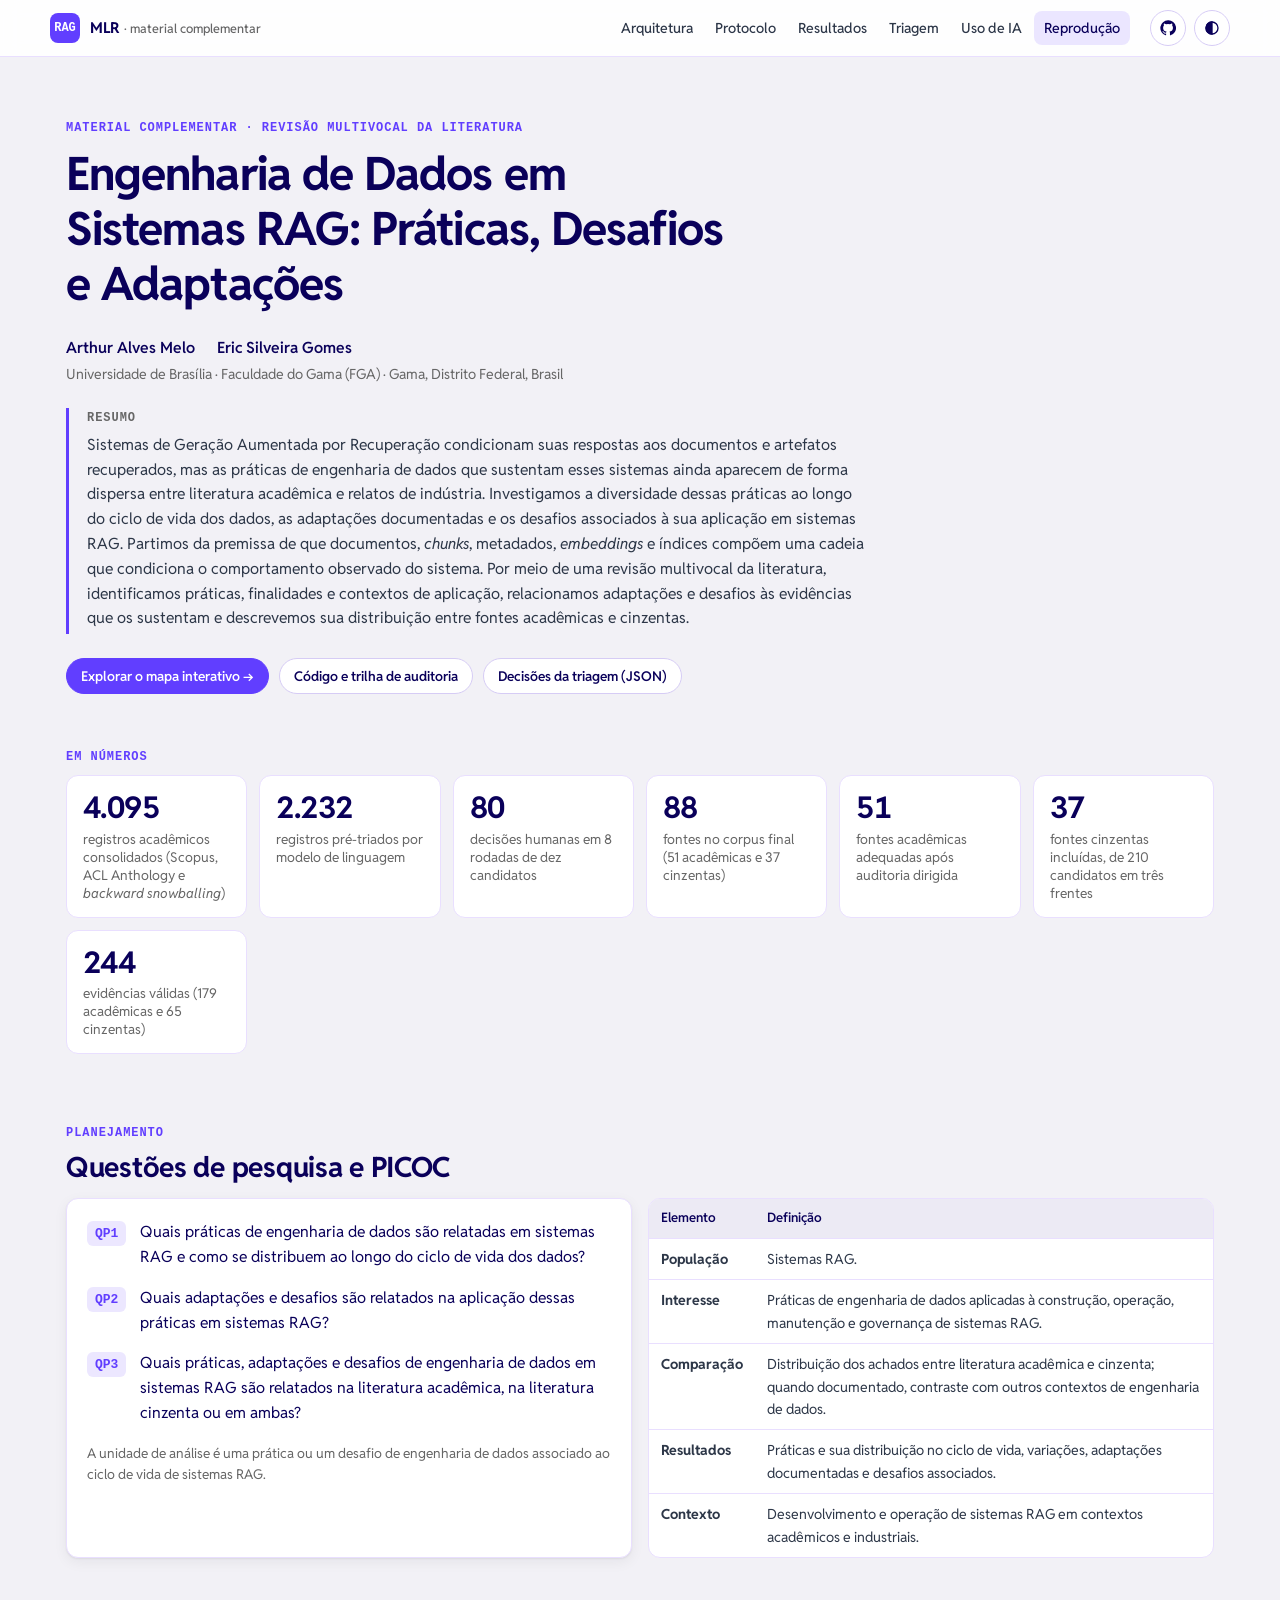
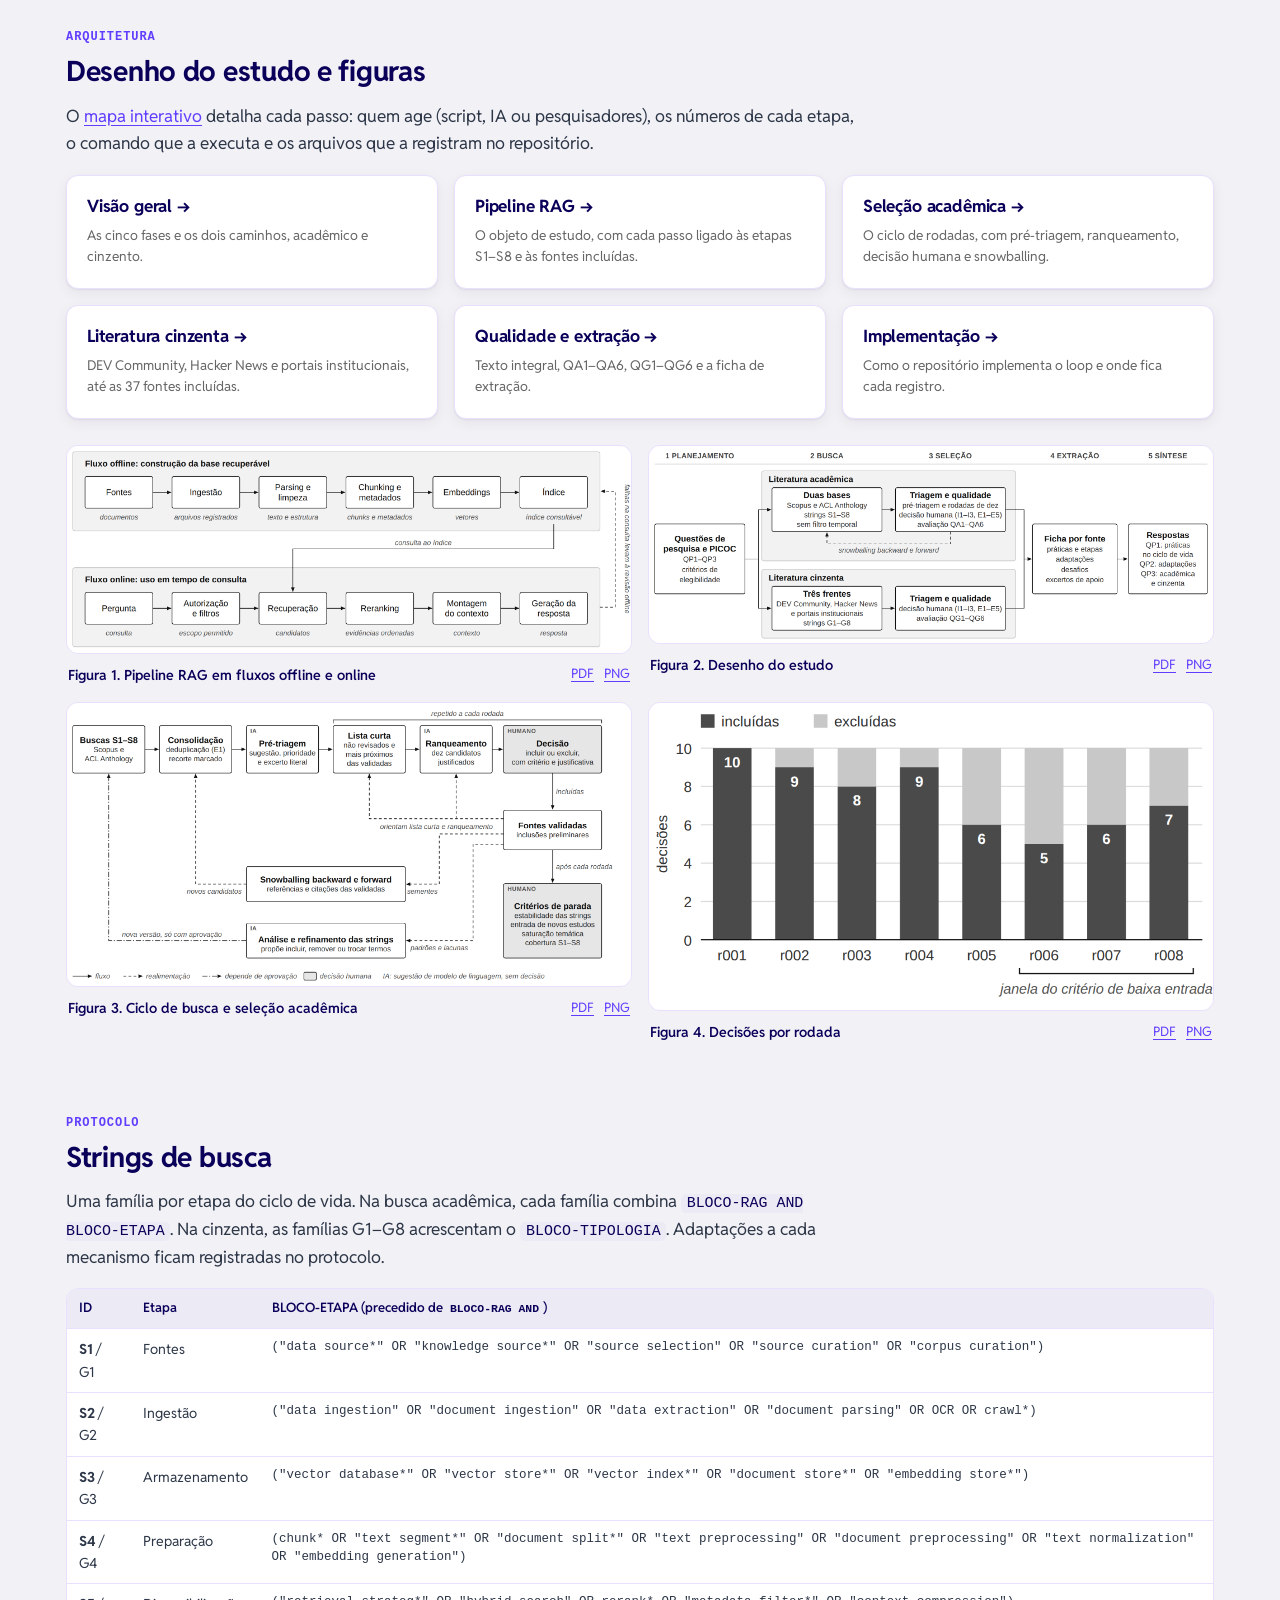
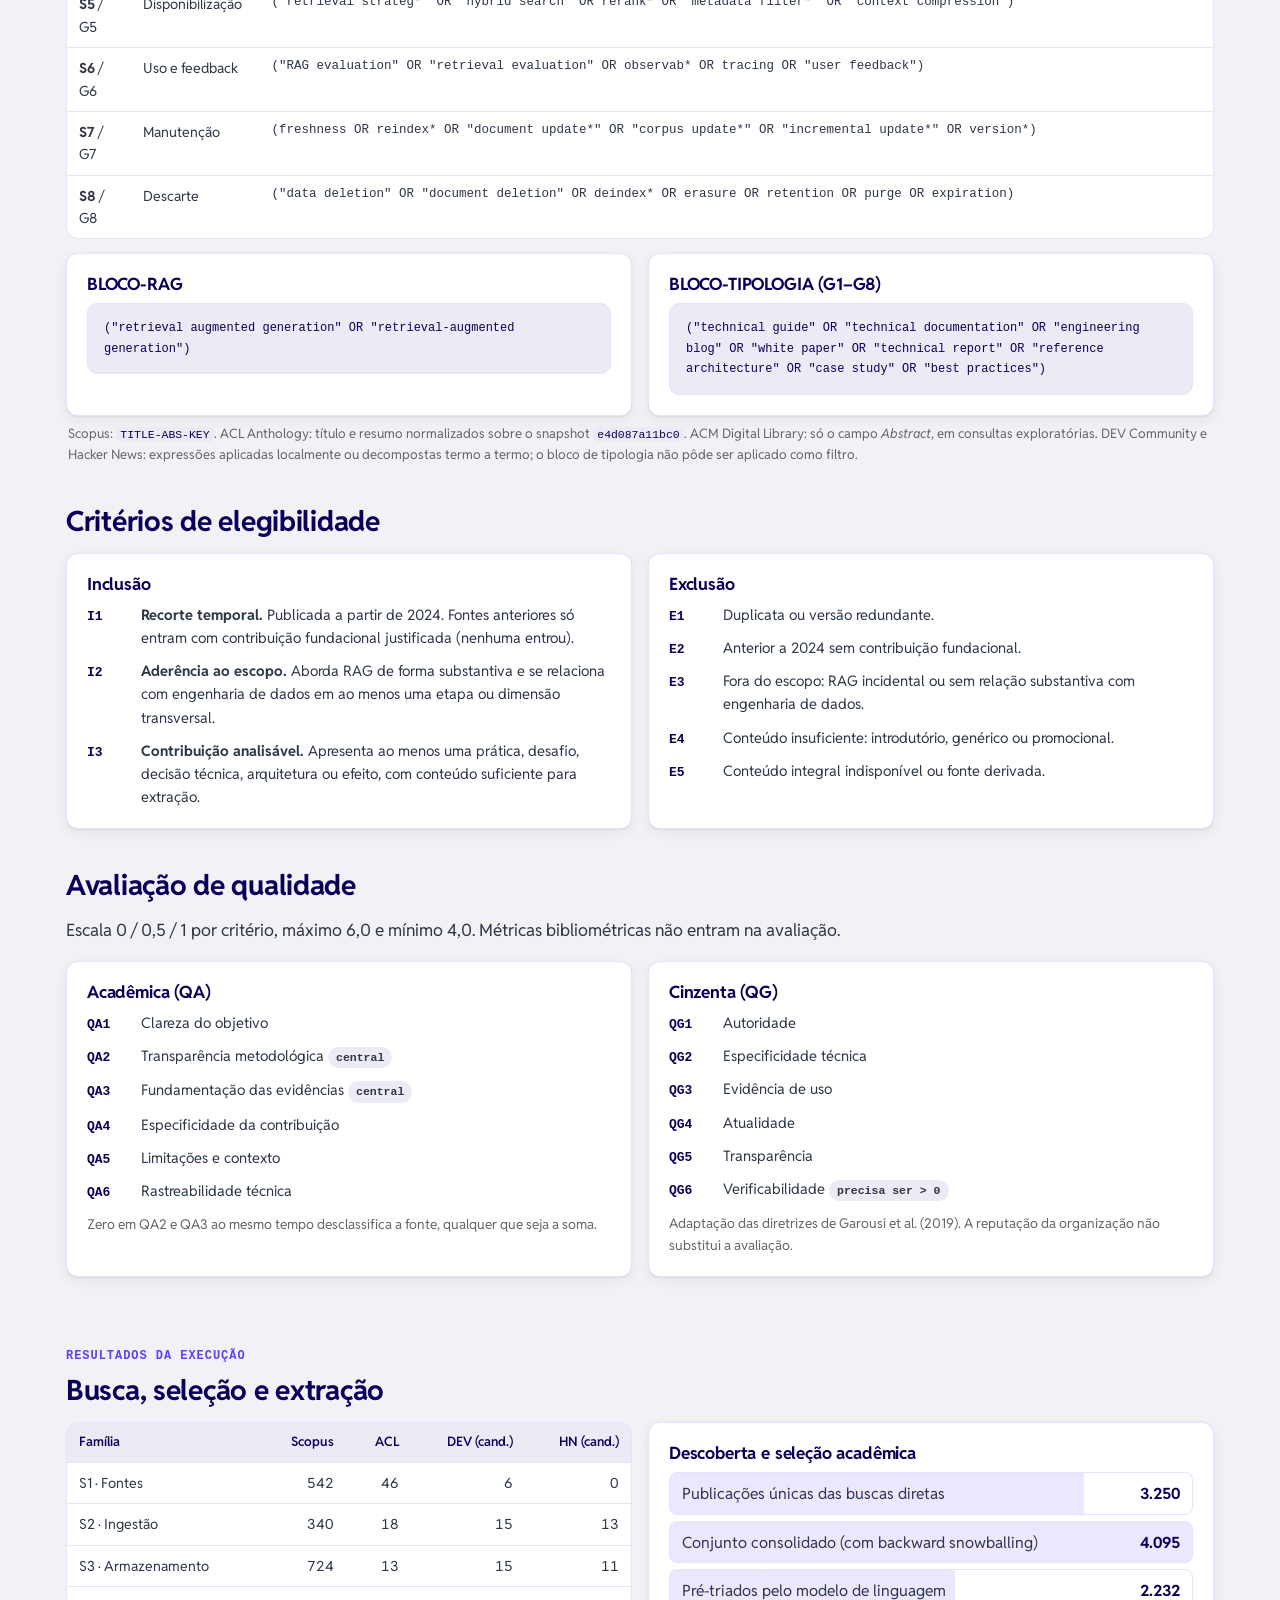
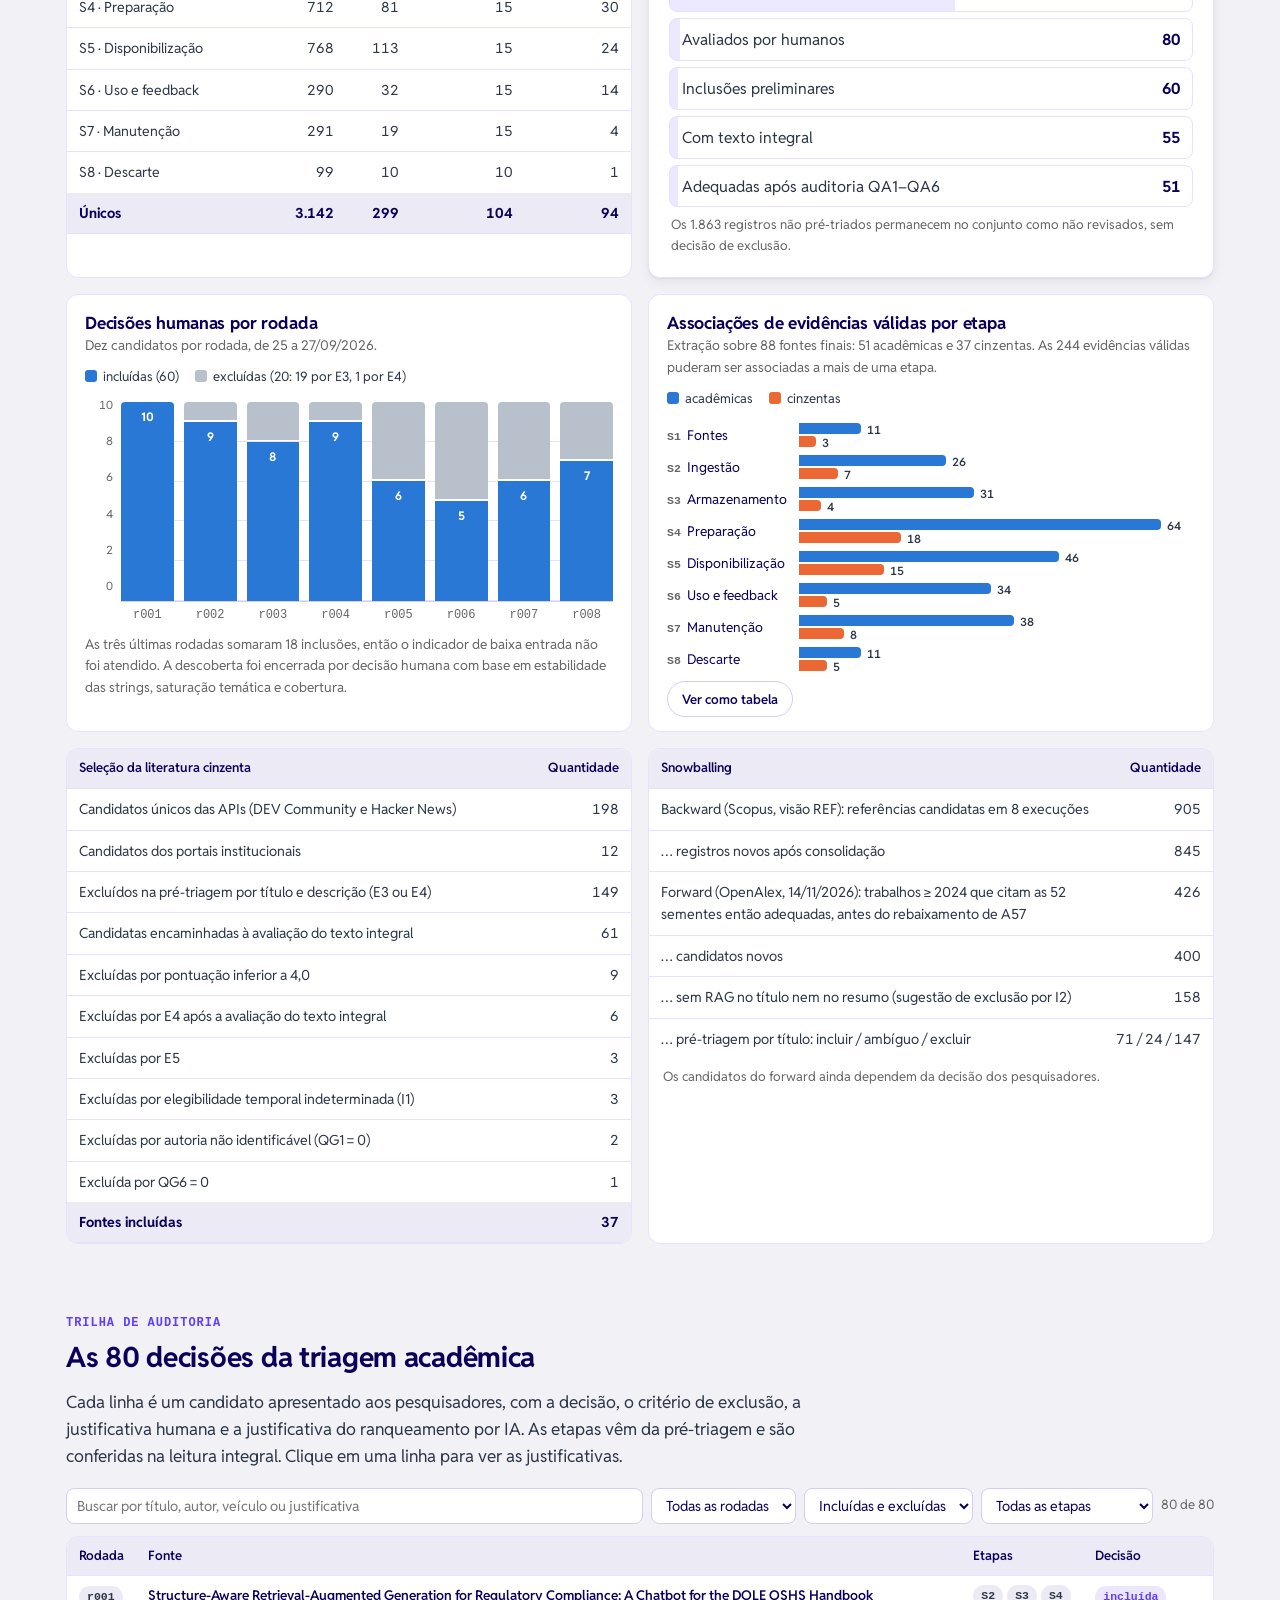
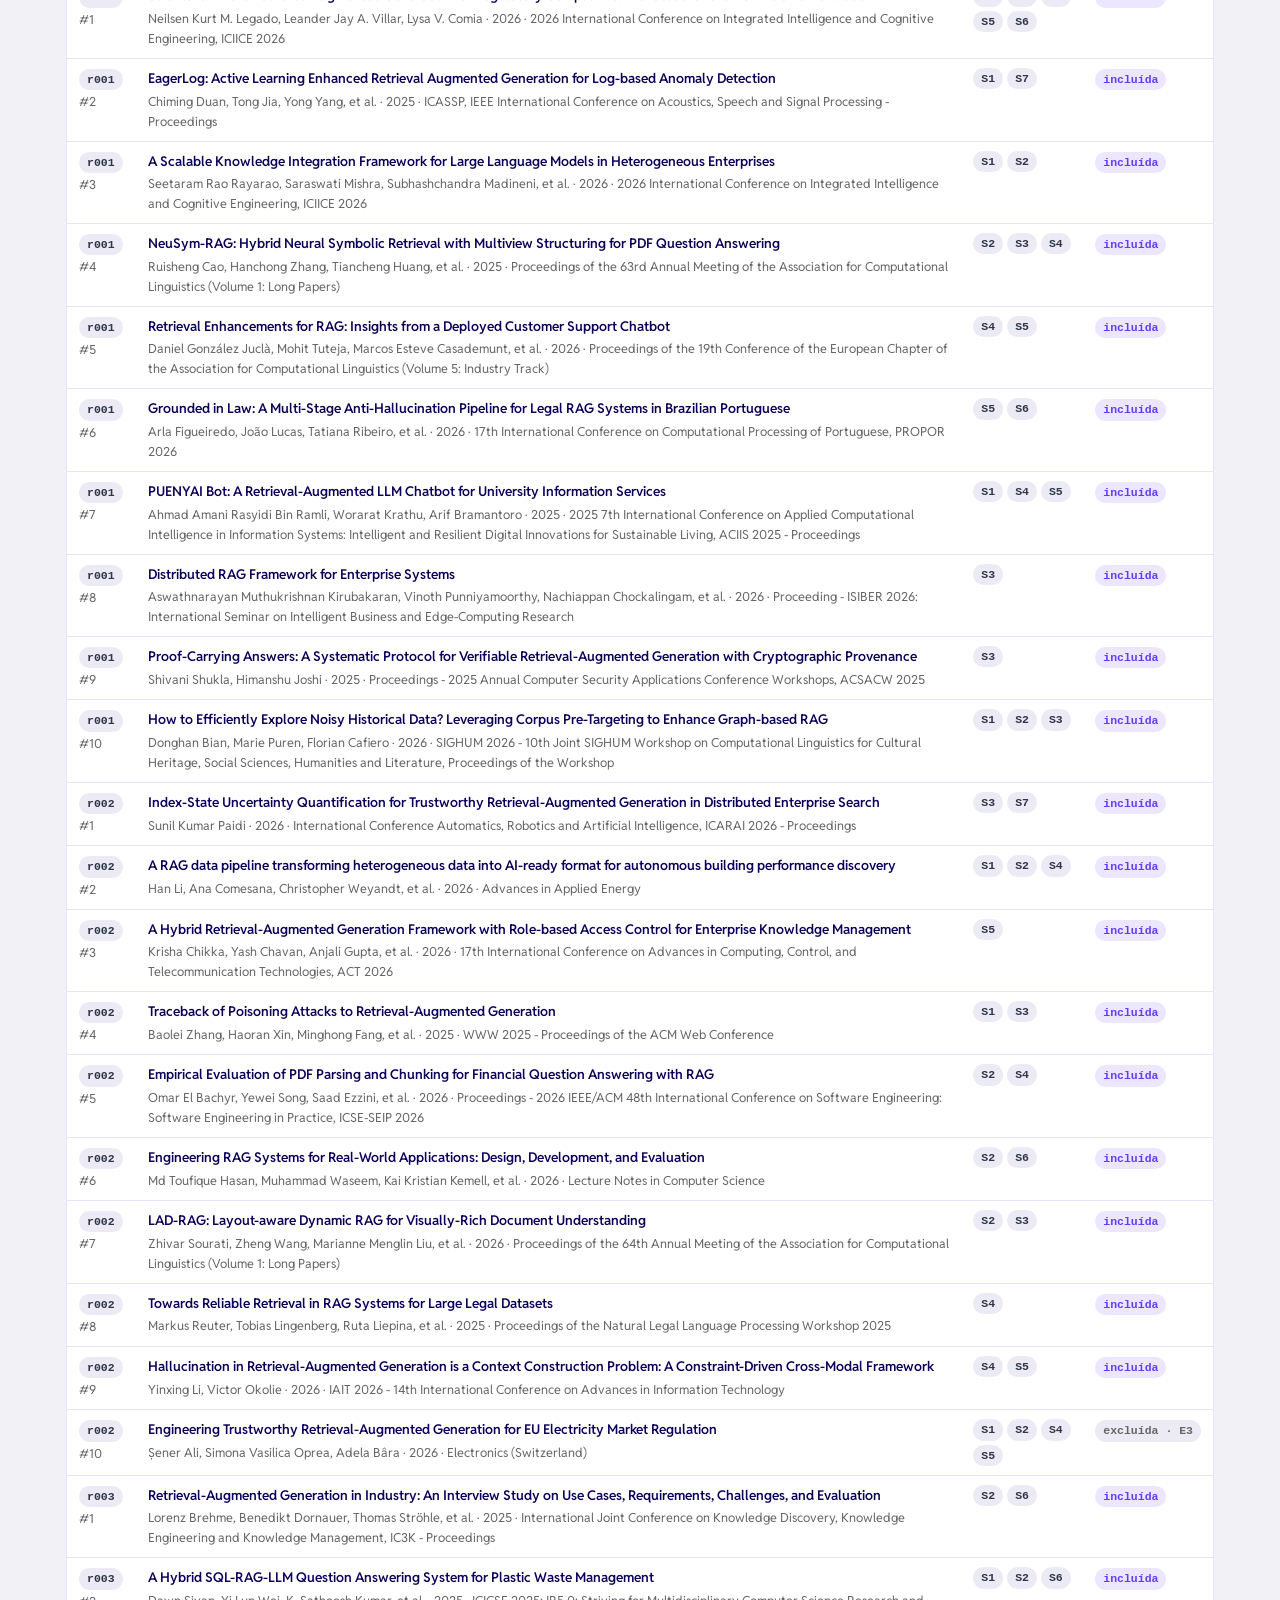
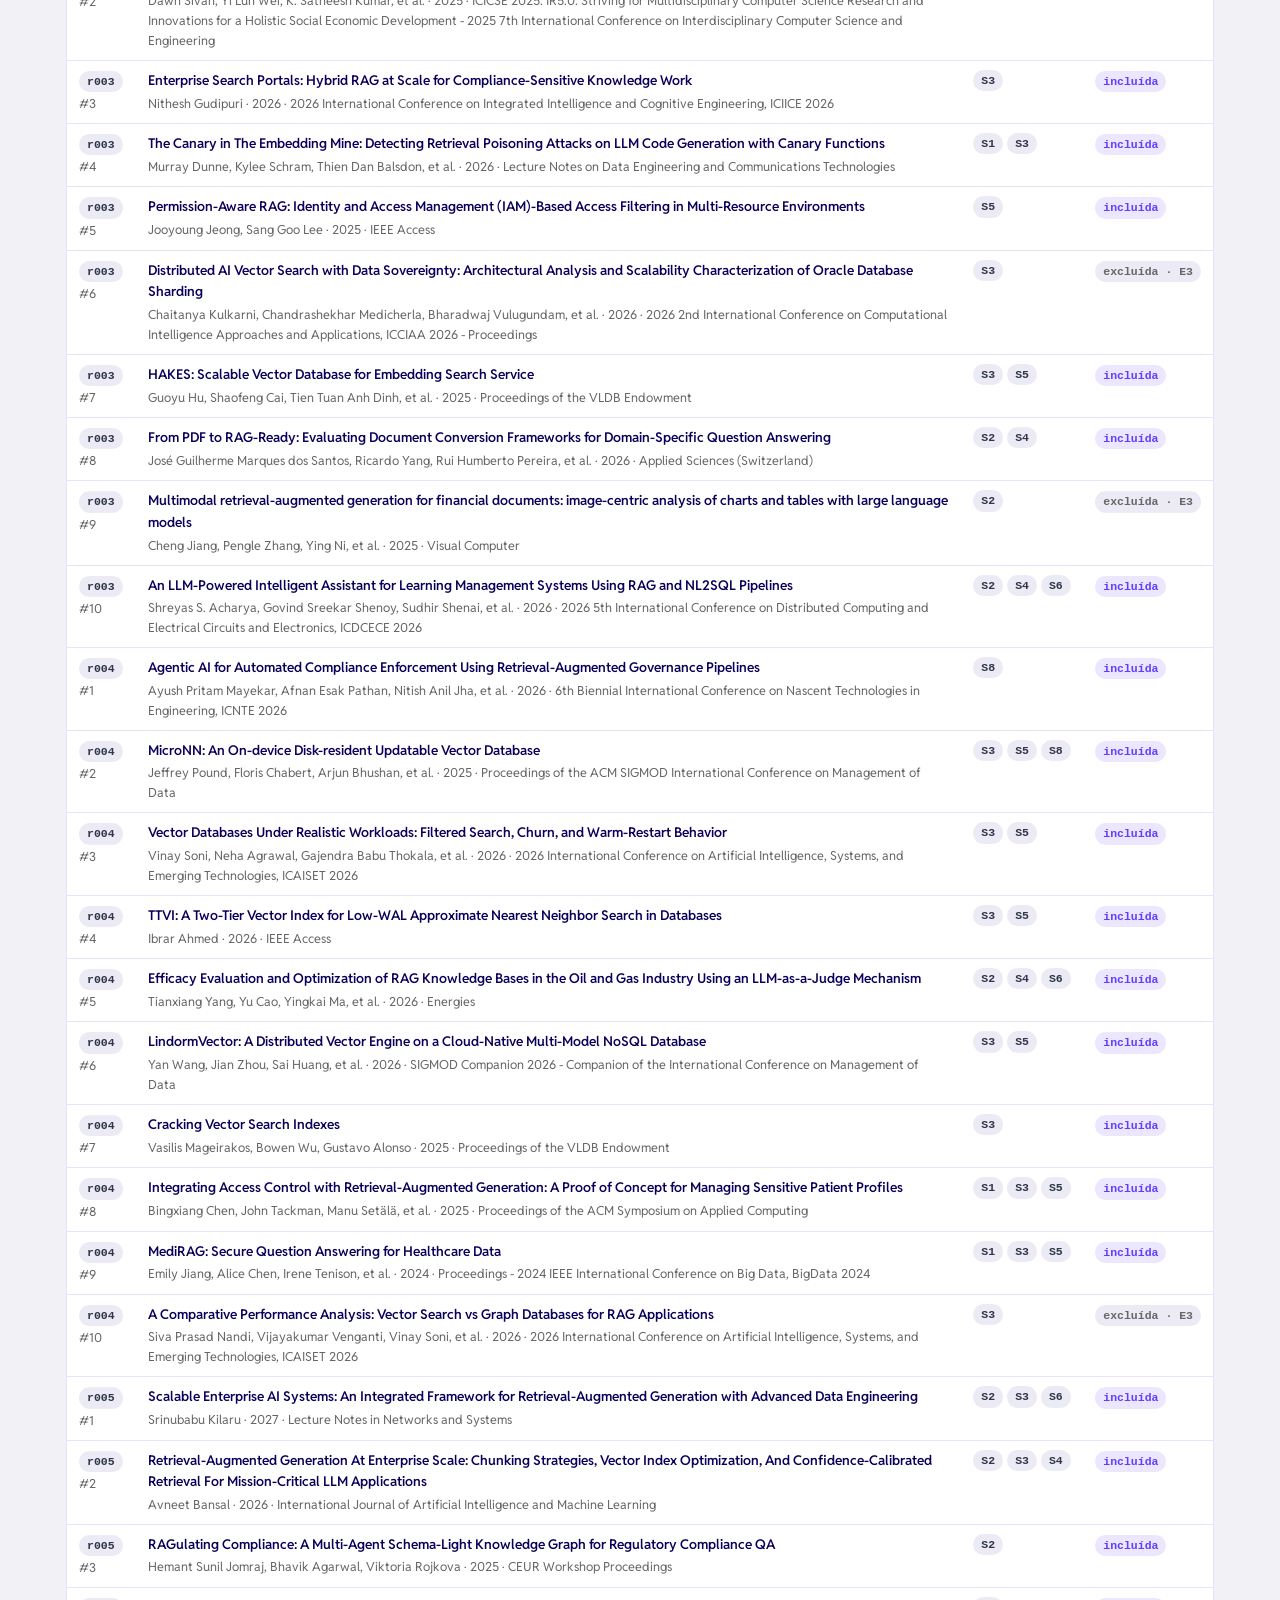
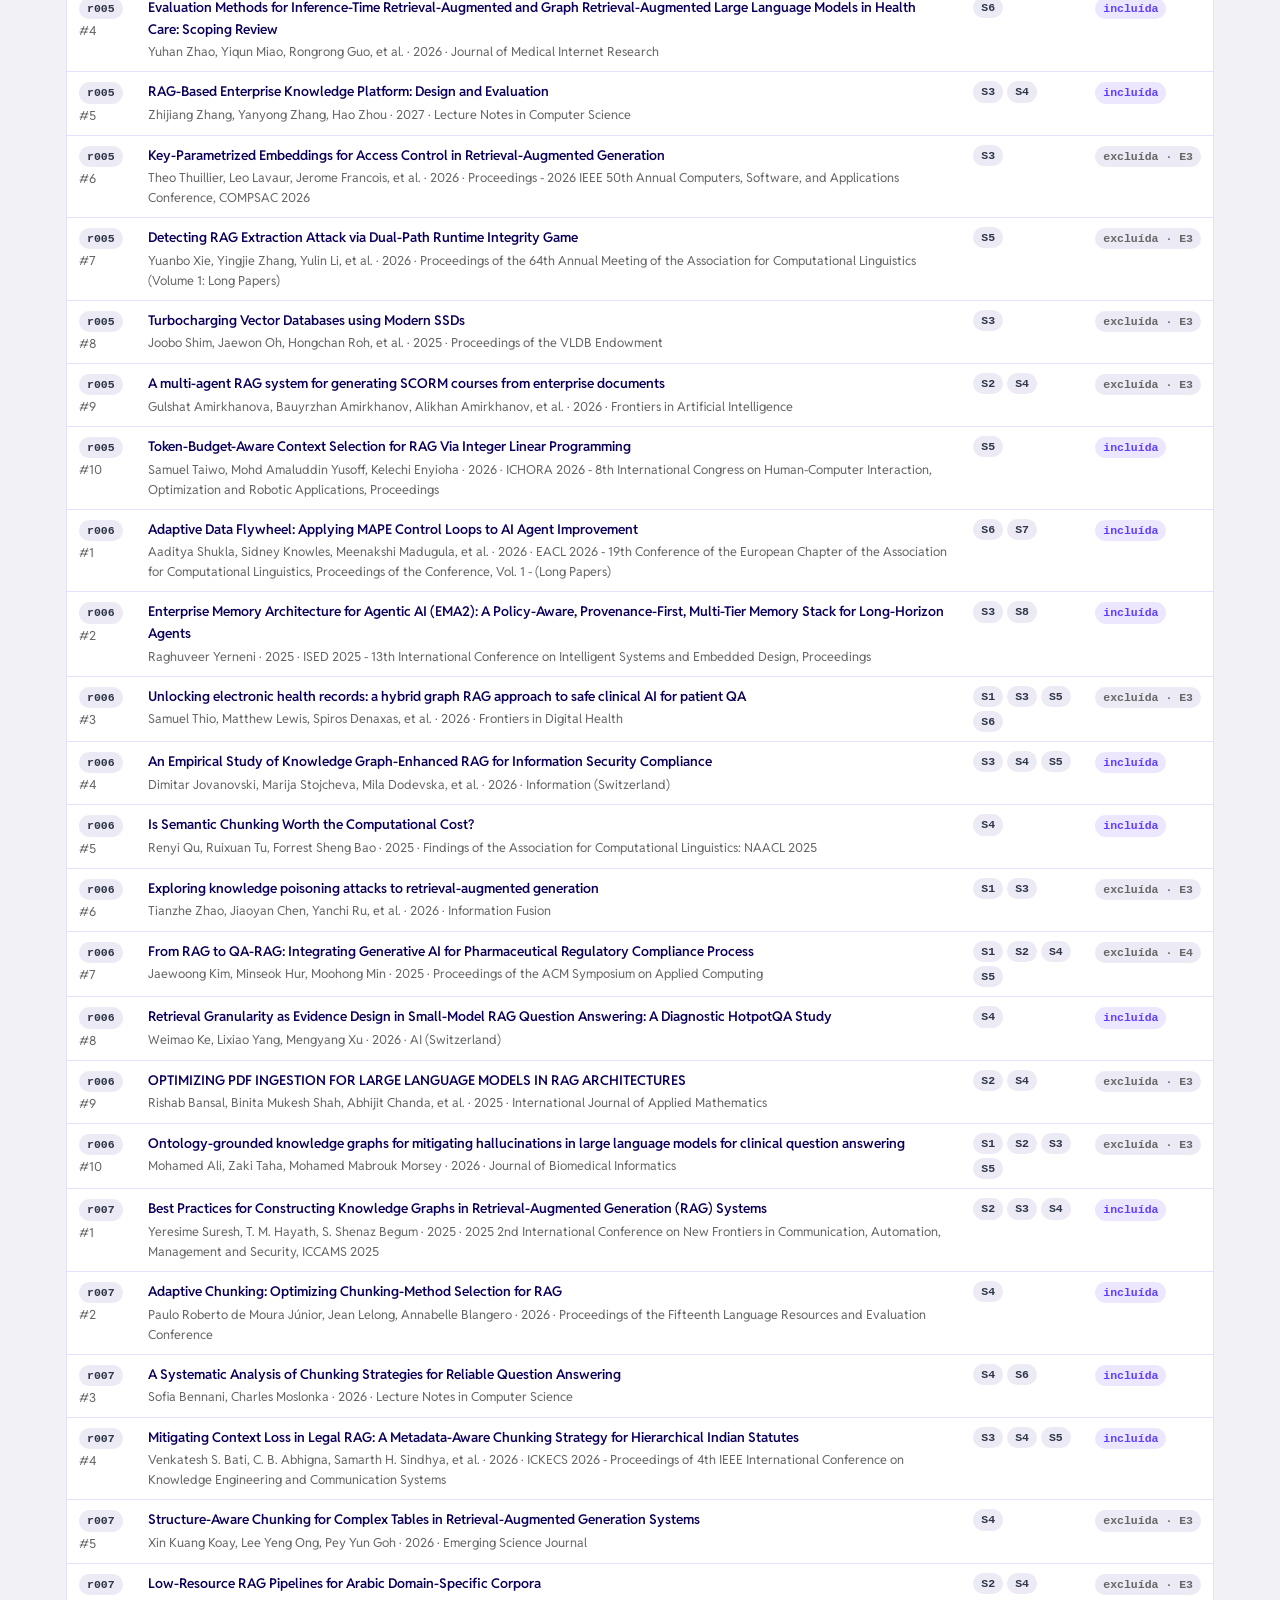
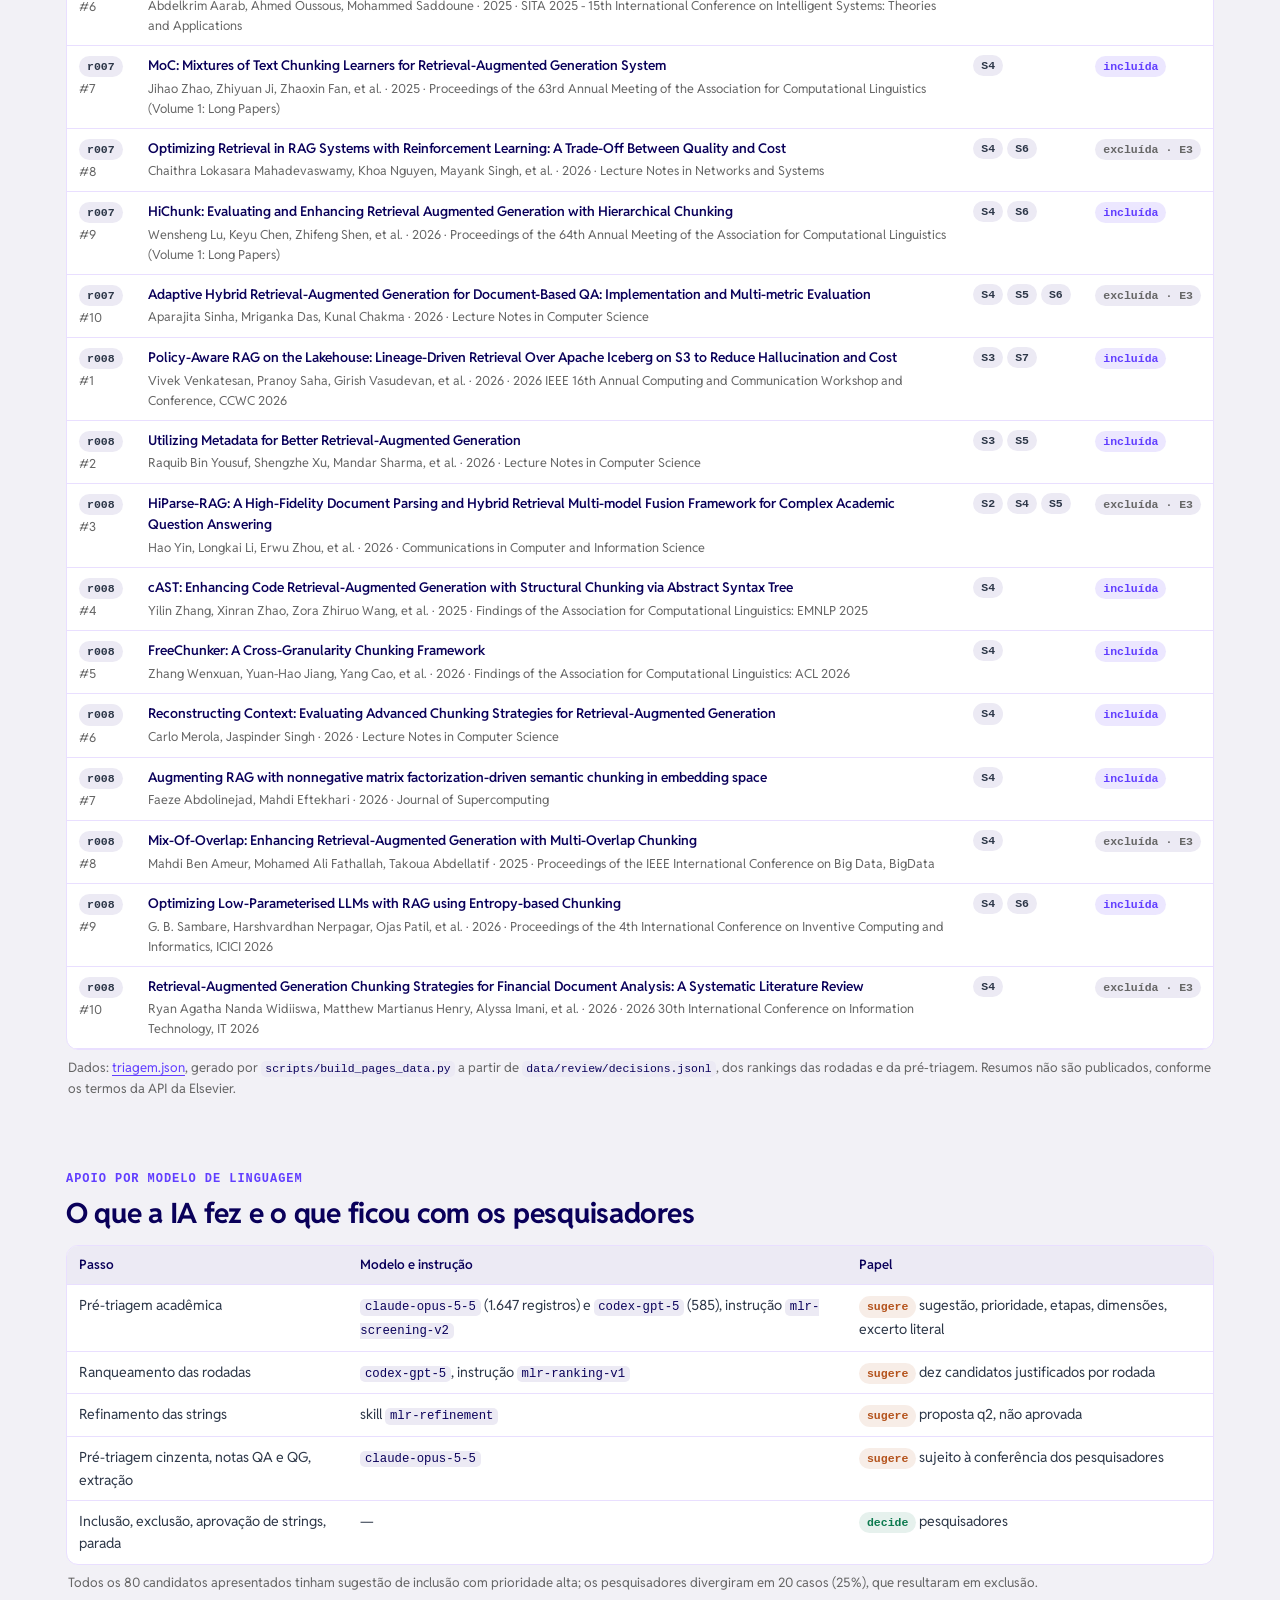
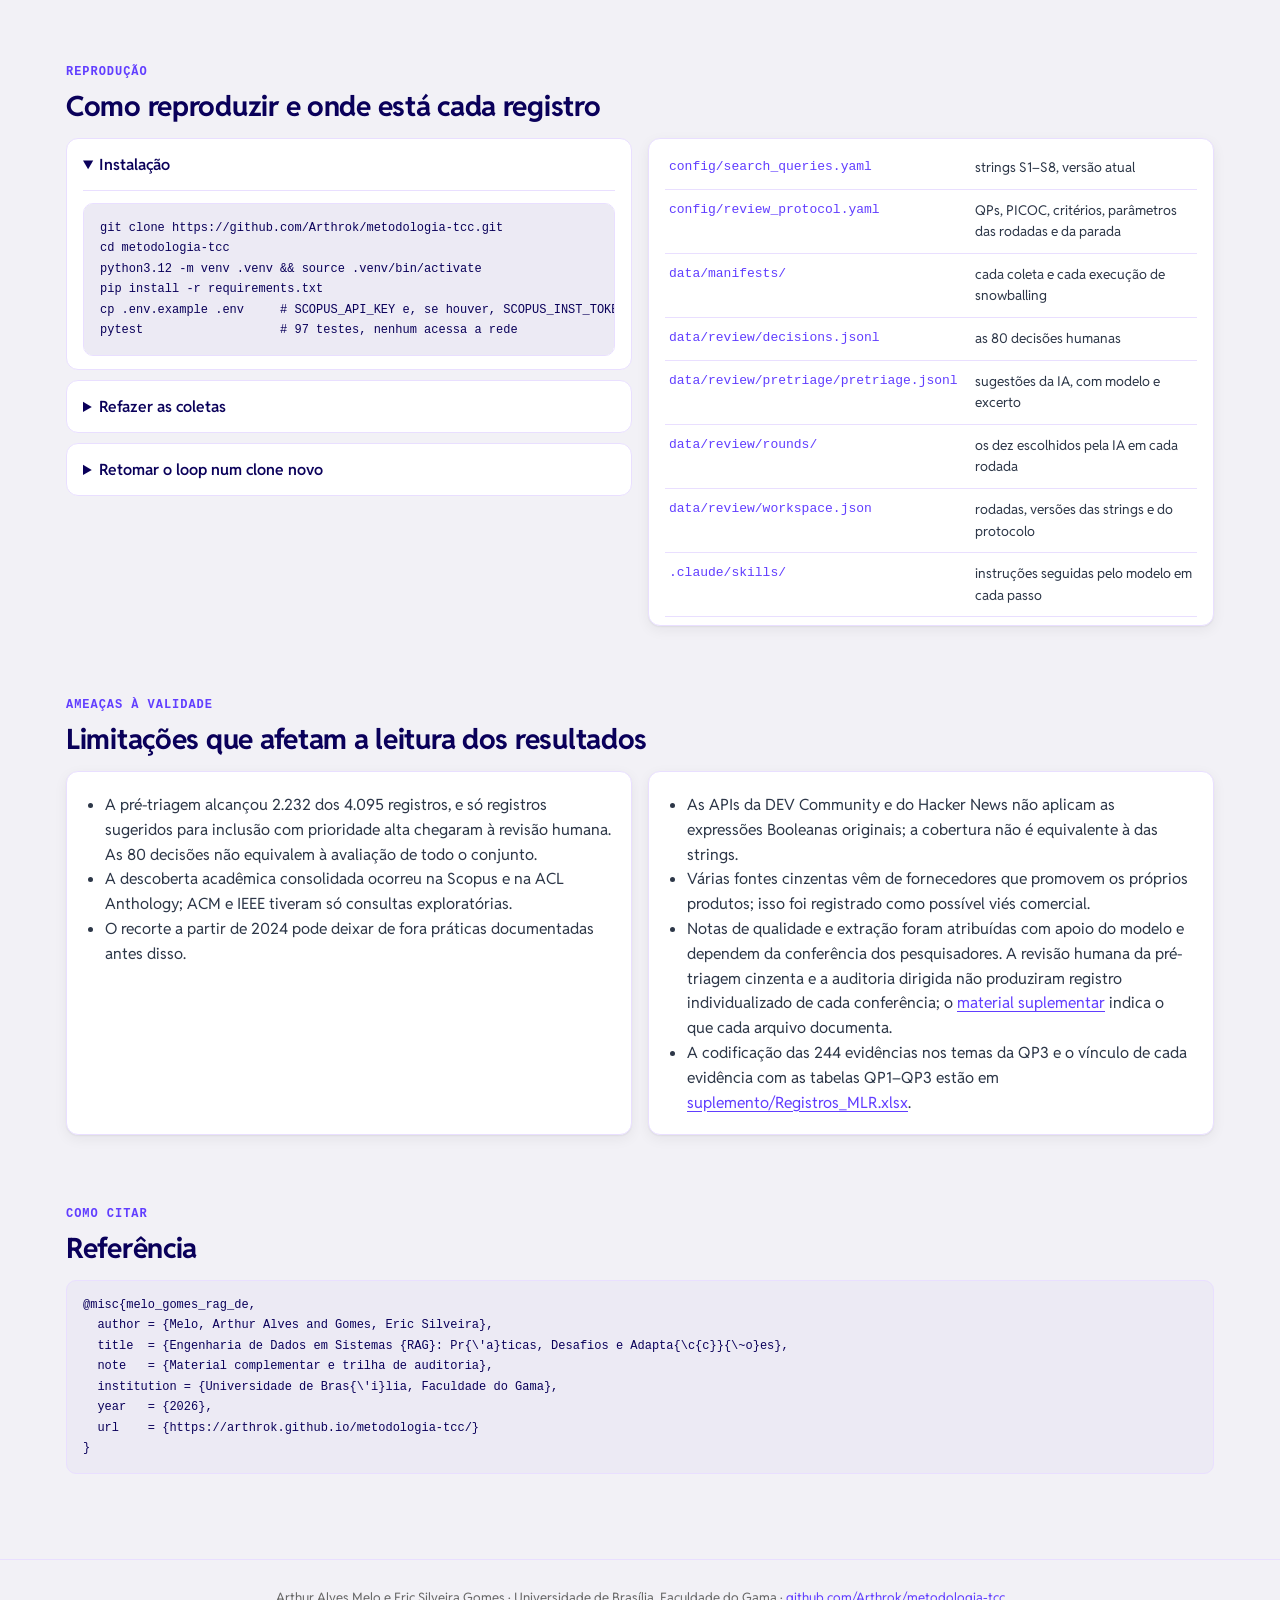
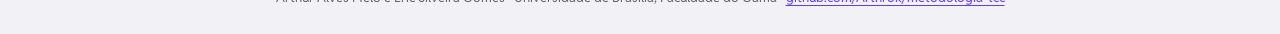
==== commit 6eba657b: "Consolida o suplemento em um MD e uma planilha de registros Co-Authored-By: Claude Opus 5.5 <noreply" ====
--- a/docs/material.html
+++ b/docs/material.html
@@ -334,7 +334,7 @@
       <li>As APIs da DEV Community e do Hacker News não aplicam as expressões Booleanas originais; a cobertura não é equivalente à das strings.</li>
       <li>Várias fontes cinzentas vêm de fornecedores que promovem os próprios produtos; isso foi registrado como possível viés comercial.</li>
       <li>Notas de qualidade e extração foram atribuídas com apoio do modelo e dependem da conferência dos pesquisadores. A revisão humana da pré-triagem cinzenta e a auditoria dirigida não produziram registro individualizado de cada conferência; o <a href="https://github.com/Arthrok/metodologia-tcc/blob/main/suplemento/MATERIAL_SUPLEMENTAR.md">material suplementar</a> indica o que cada arquivo documenta.</li>
-      <li>A codificação das 244 evidências nos temas da QP3 e o vínculo de cada evidência com as tabelas QP1–QP3 estão em <a href="https://github.com/Arthrok/metodologia-tcc/tree/main/suplemento/consolidado/rastreabilidade">suplemento/consolidado/rastreabilidade</a>.</li>
+      <li>A codificação das 244 evidências nos temas da QP3 e o vínculo de cada evidência com as tabelas QP1–QP3 estão em <a href="https://github.com/Arthrok/metodologia-tcc/blob/main/suplemento/Registros_MLR.xlsx">suplemento/Registros_MLR.xlsx</a>.</li>
     </ul></div>
   </div>
 </section>
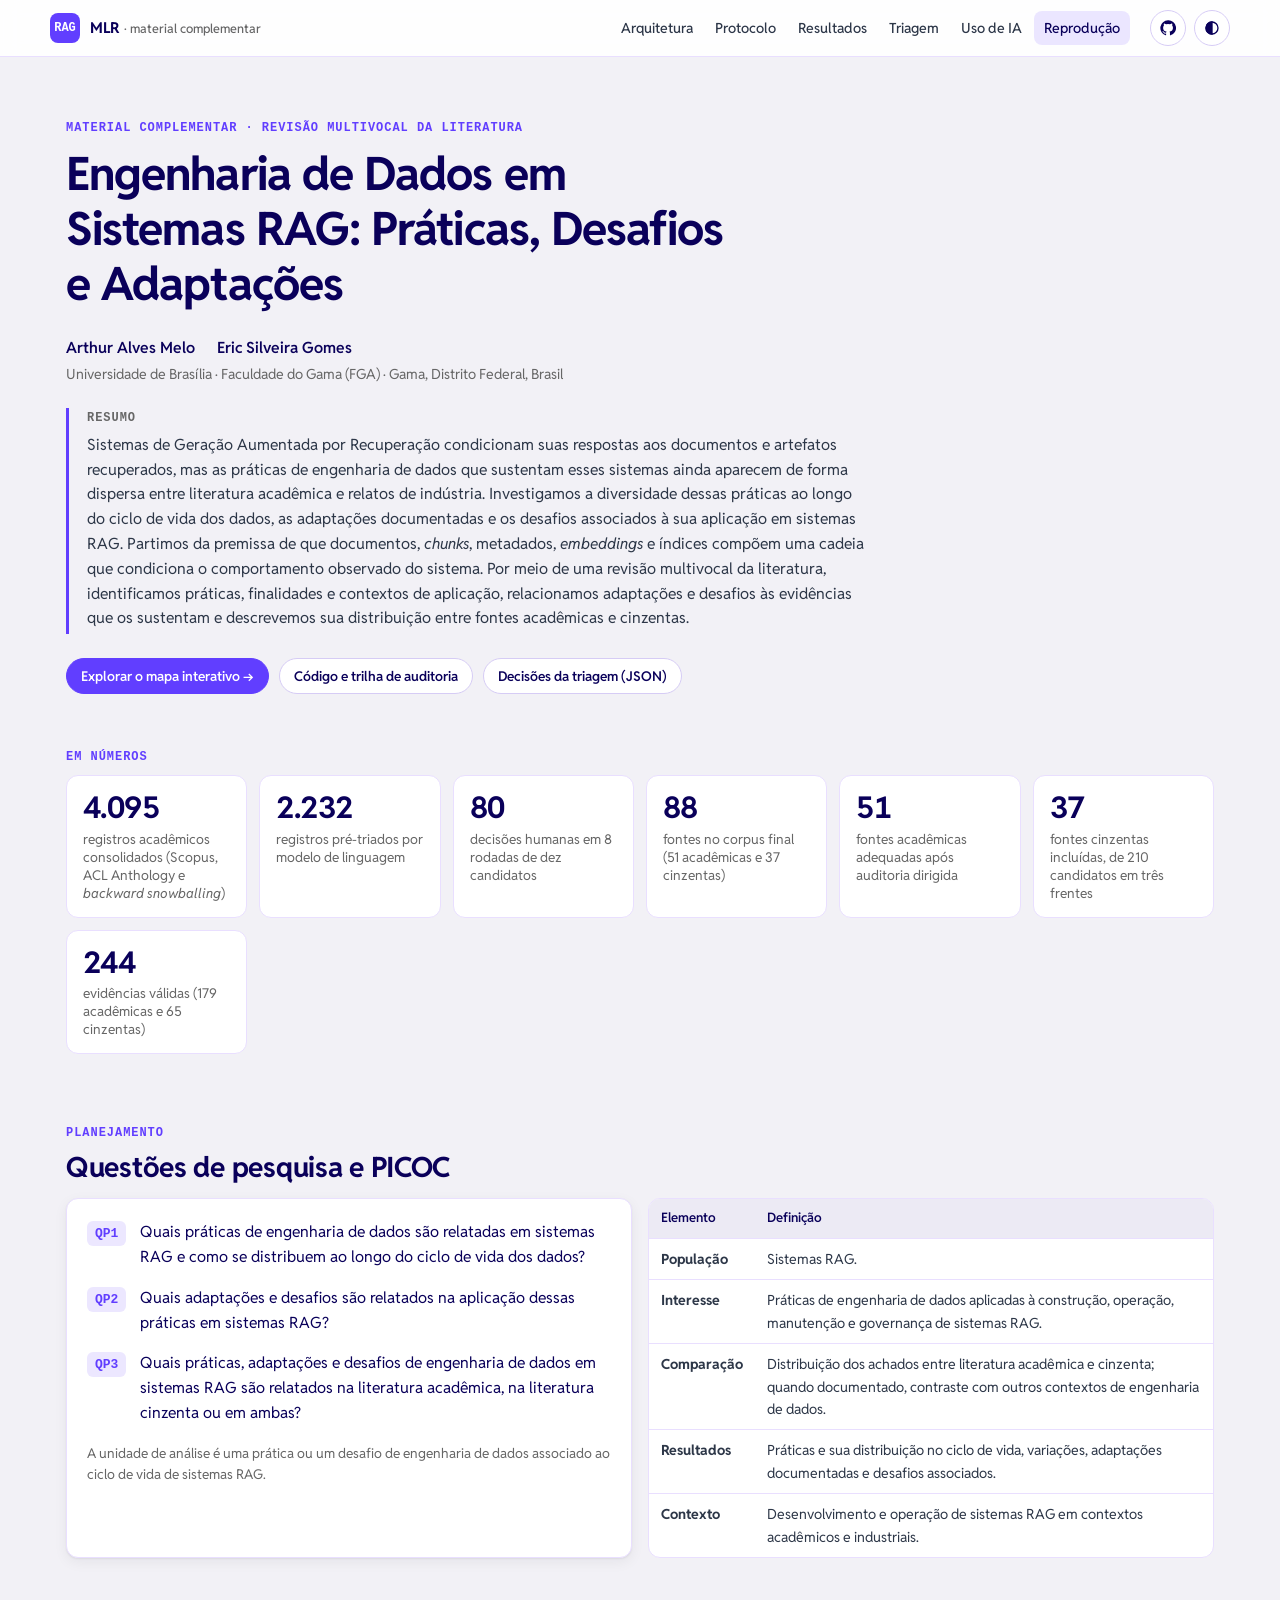
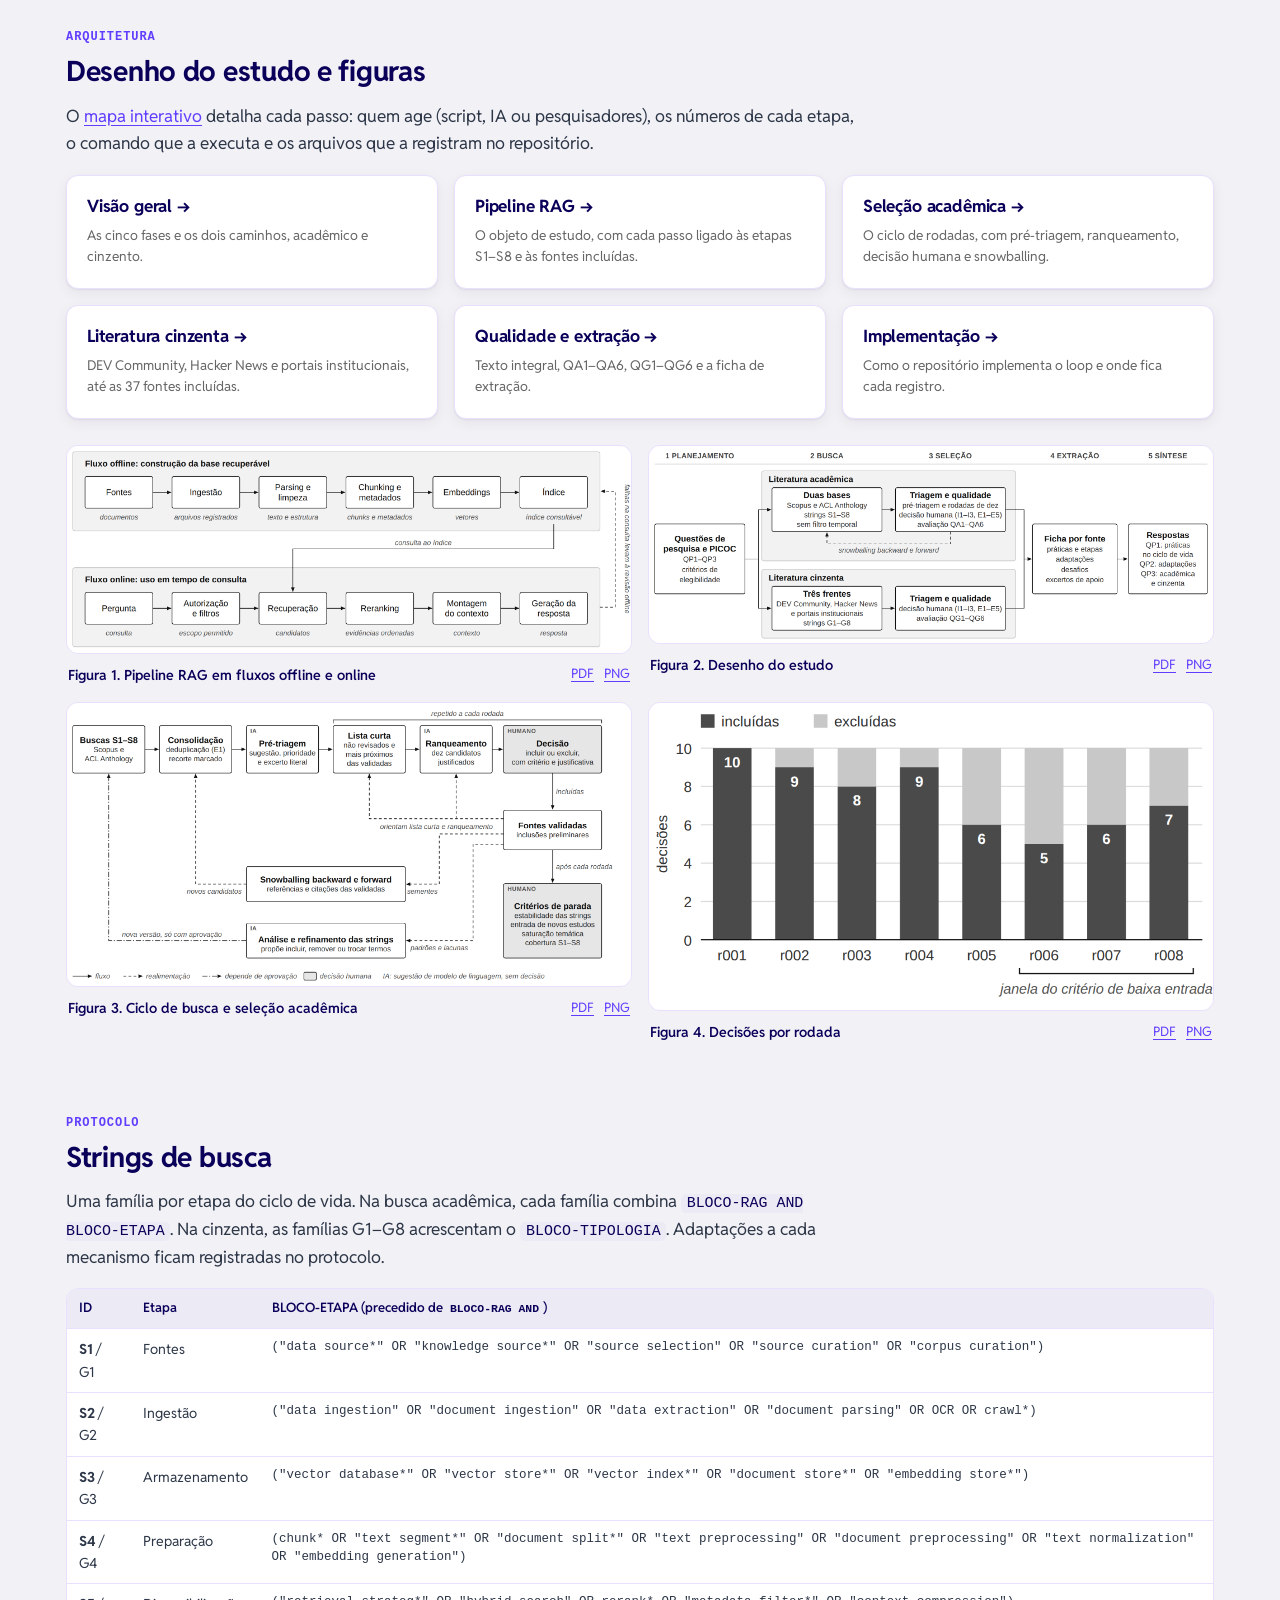
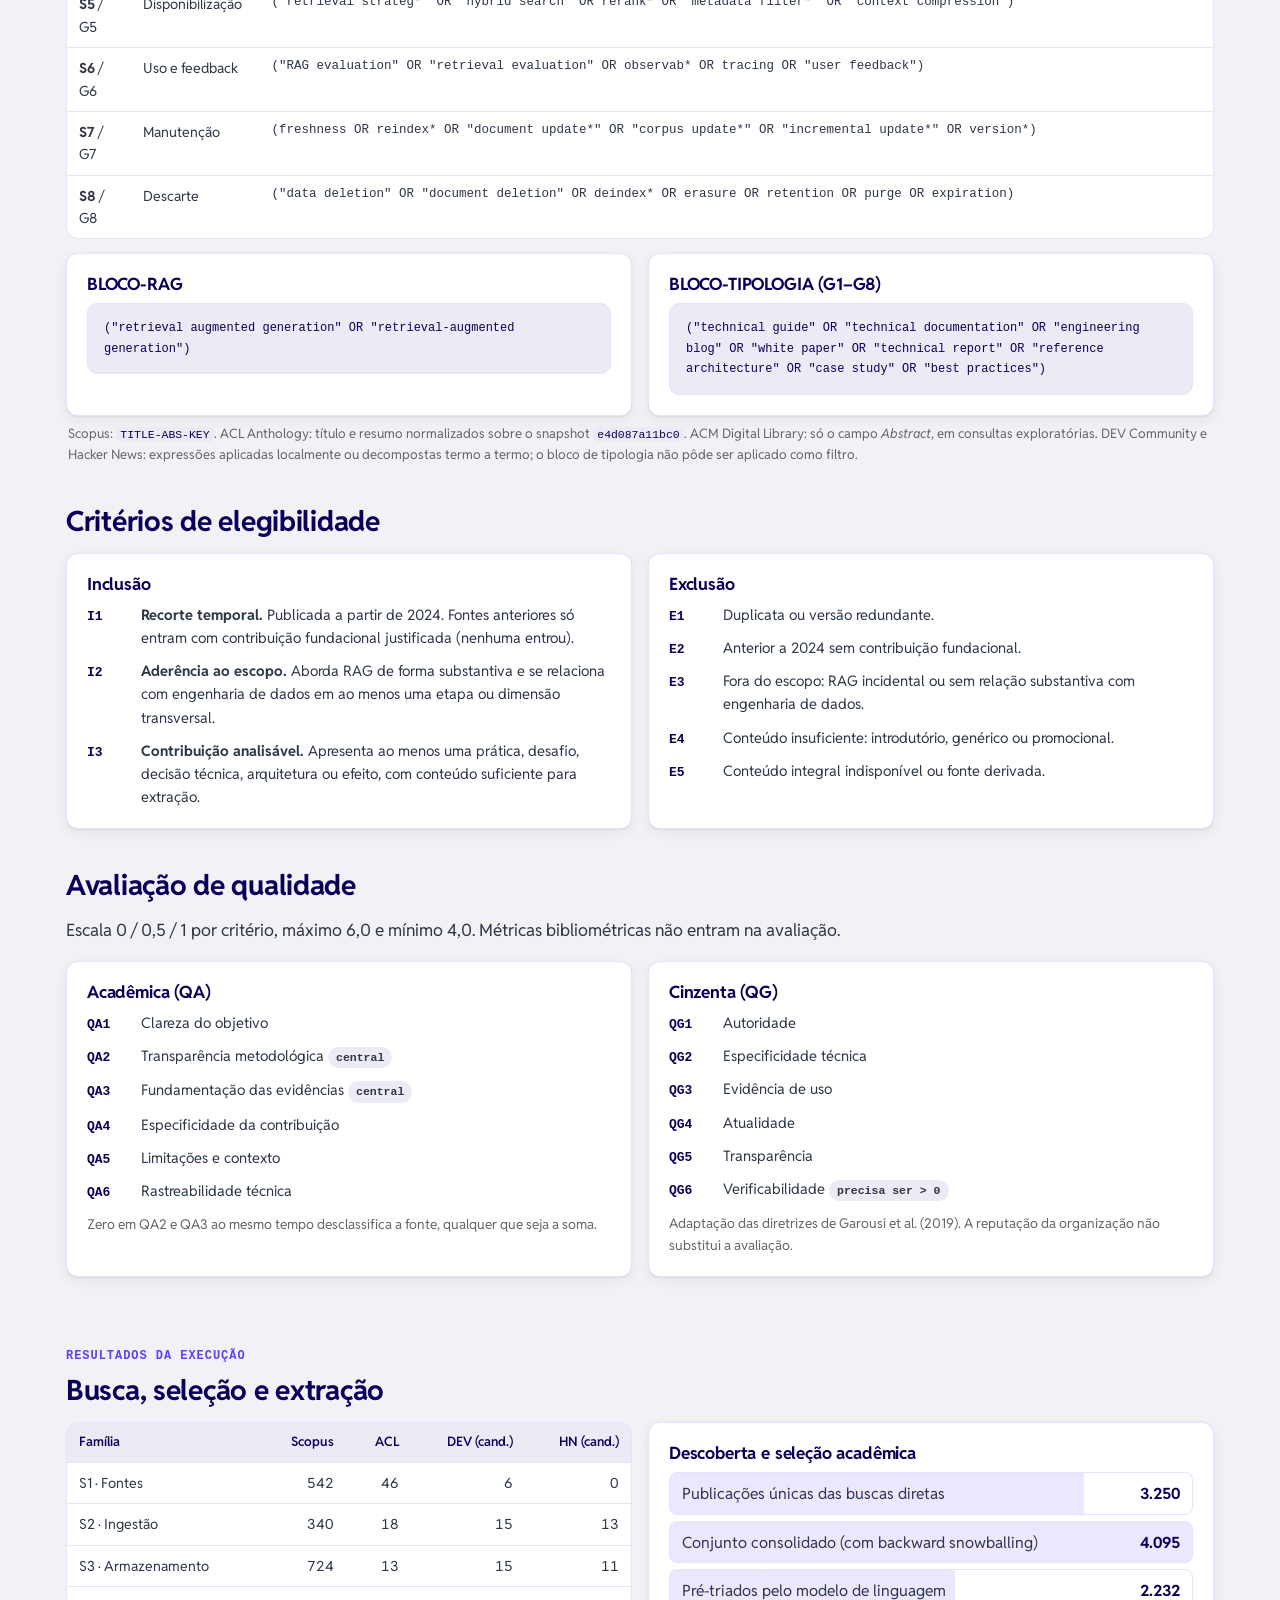
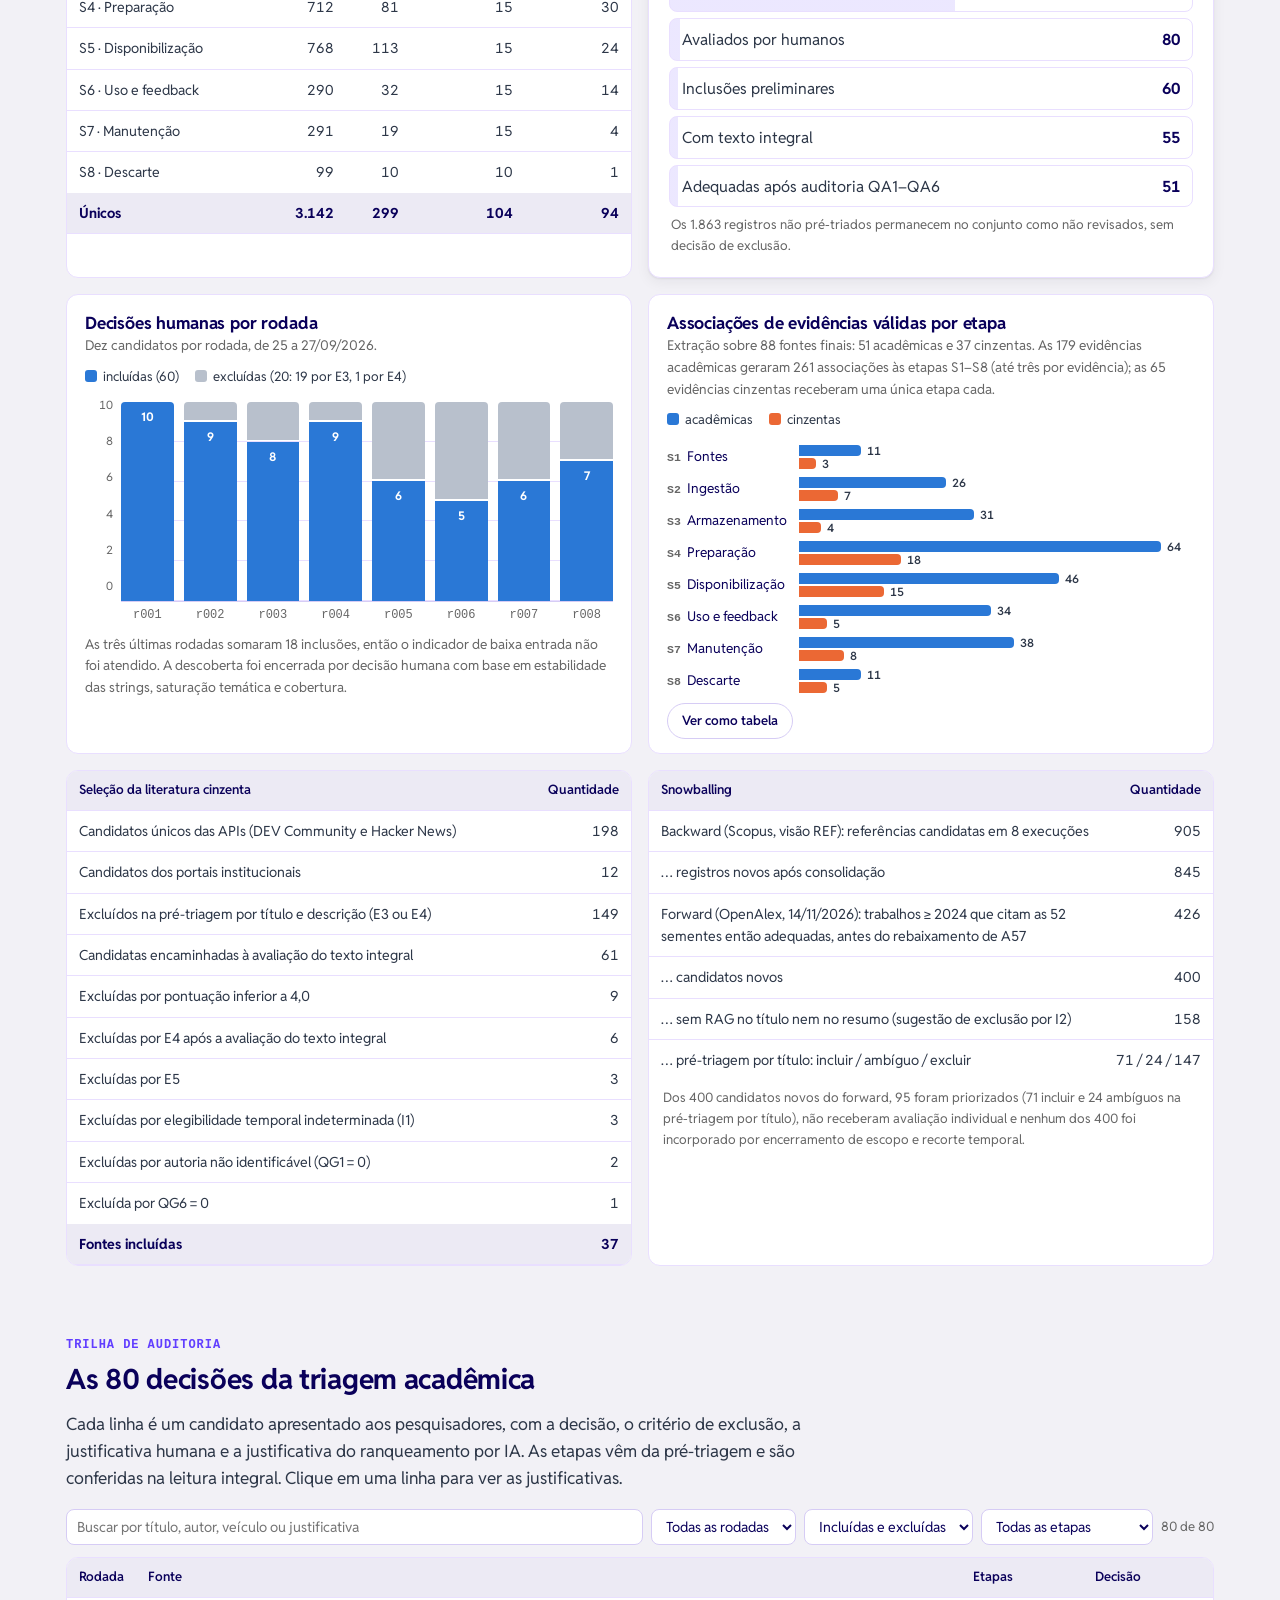
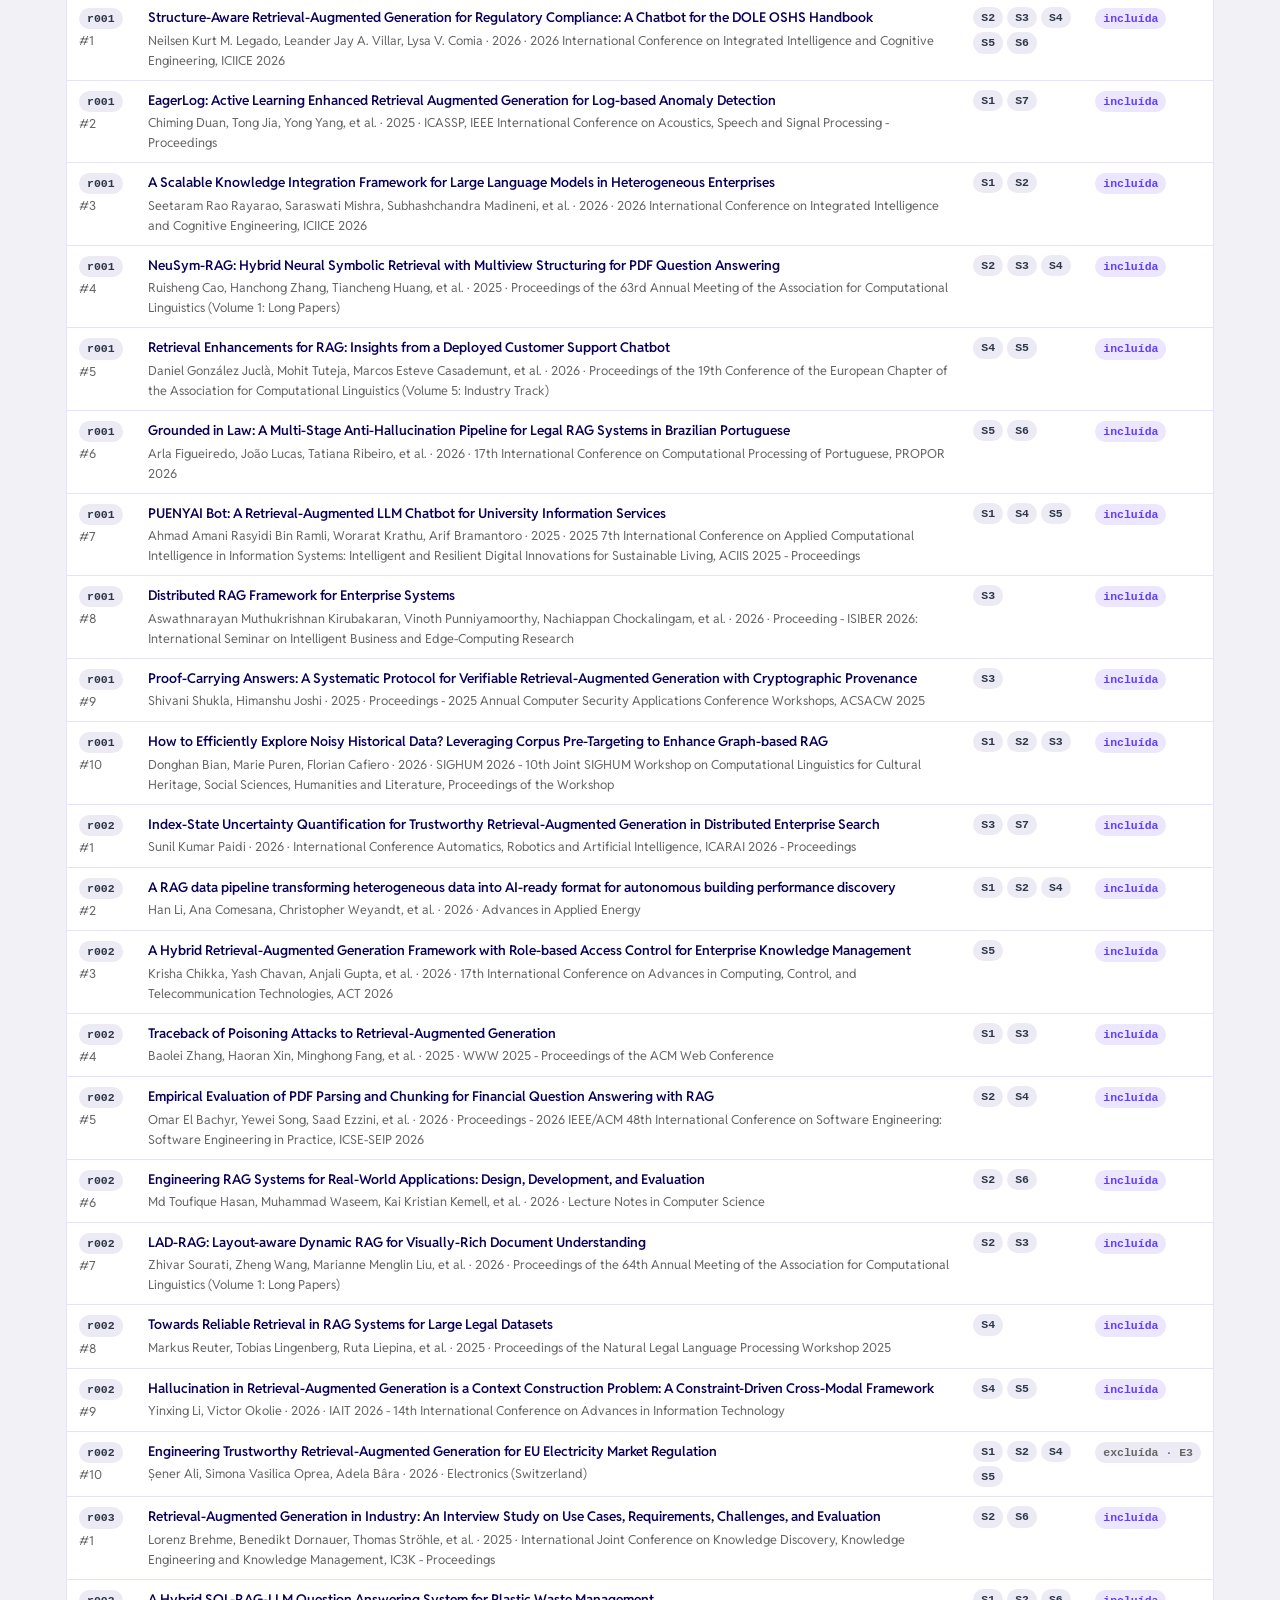
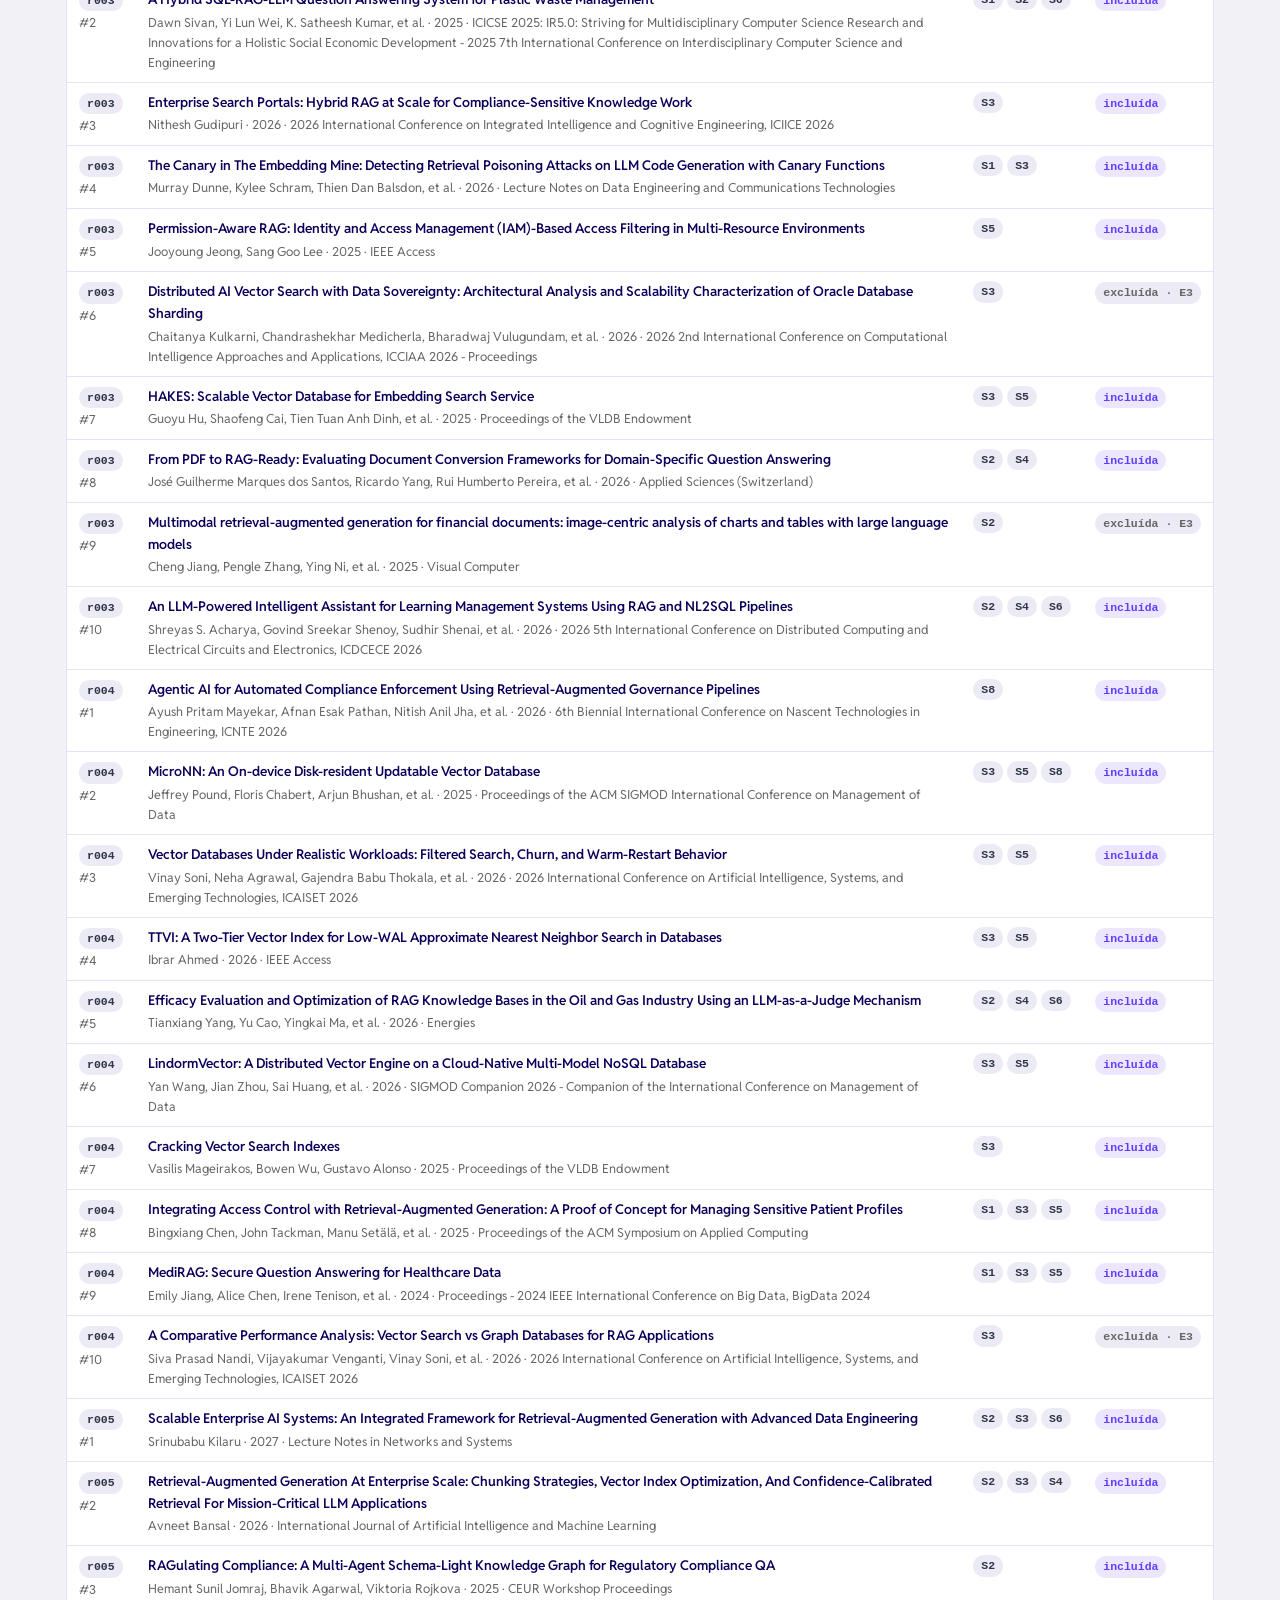
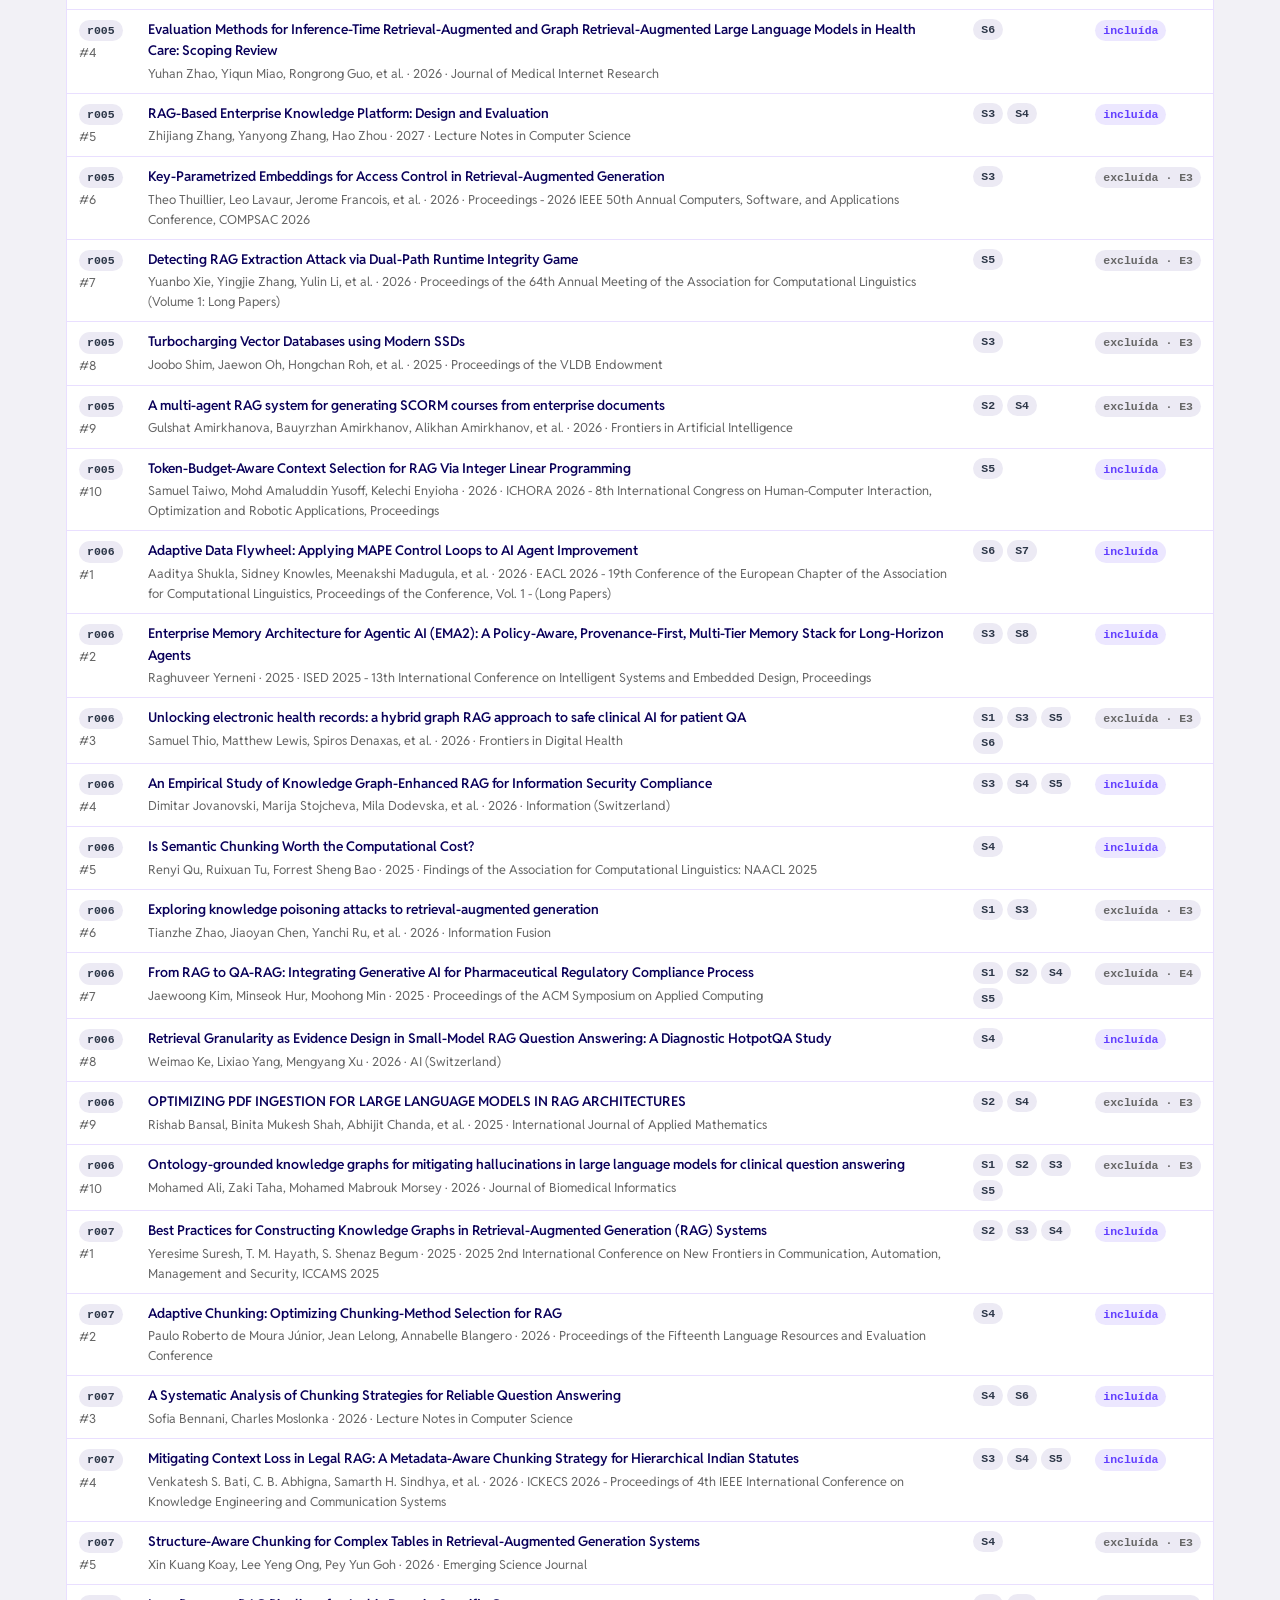
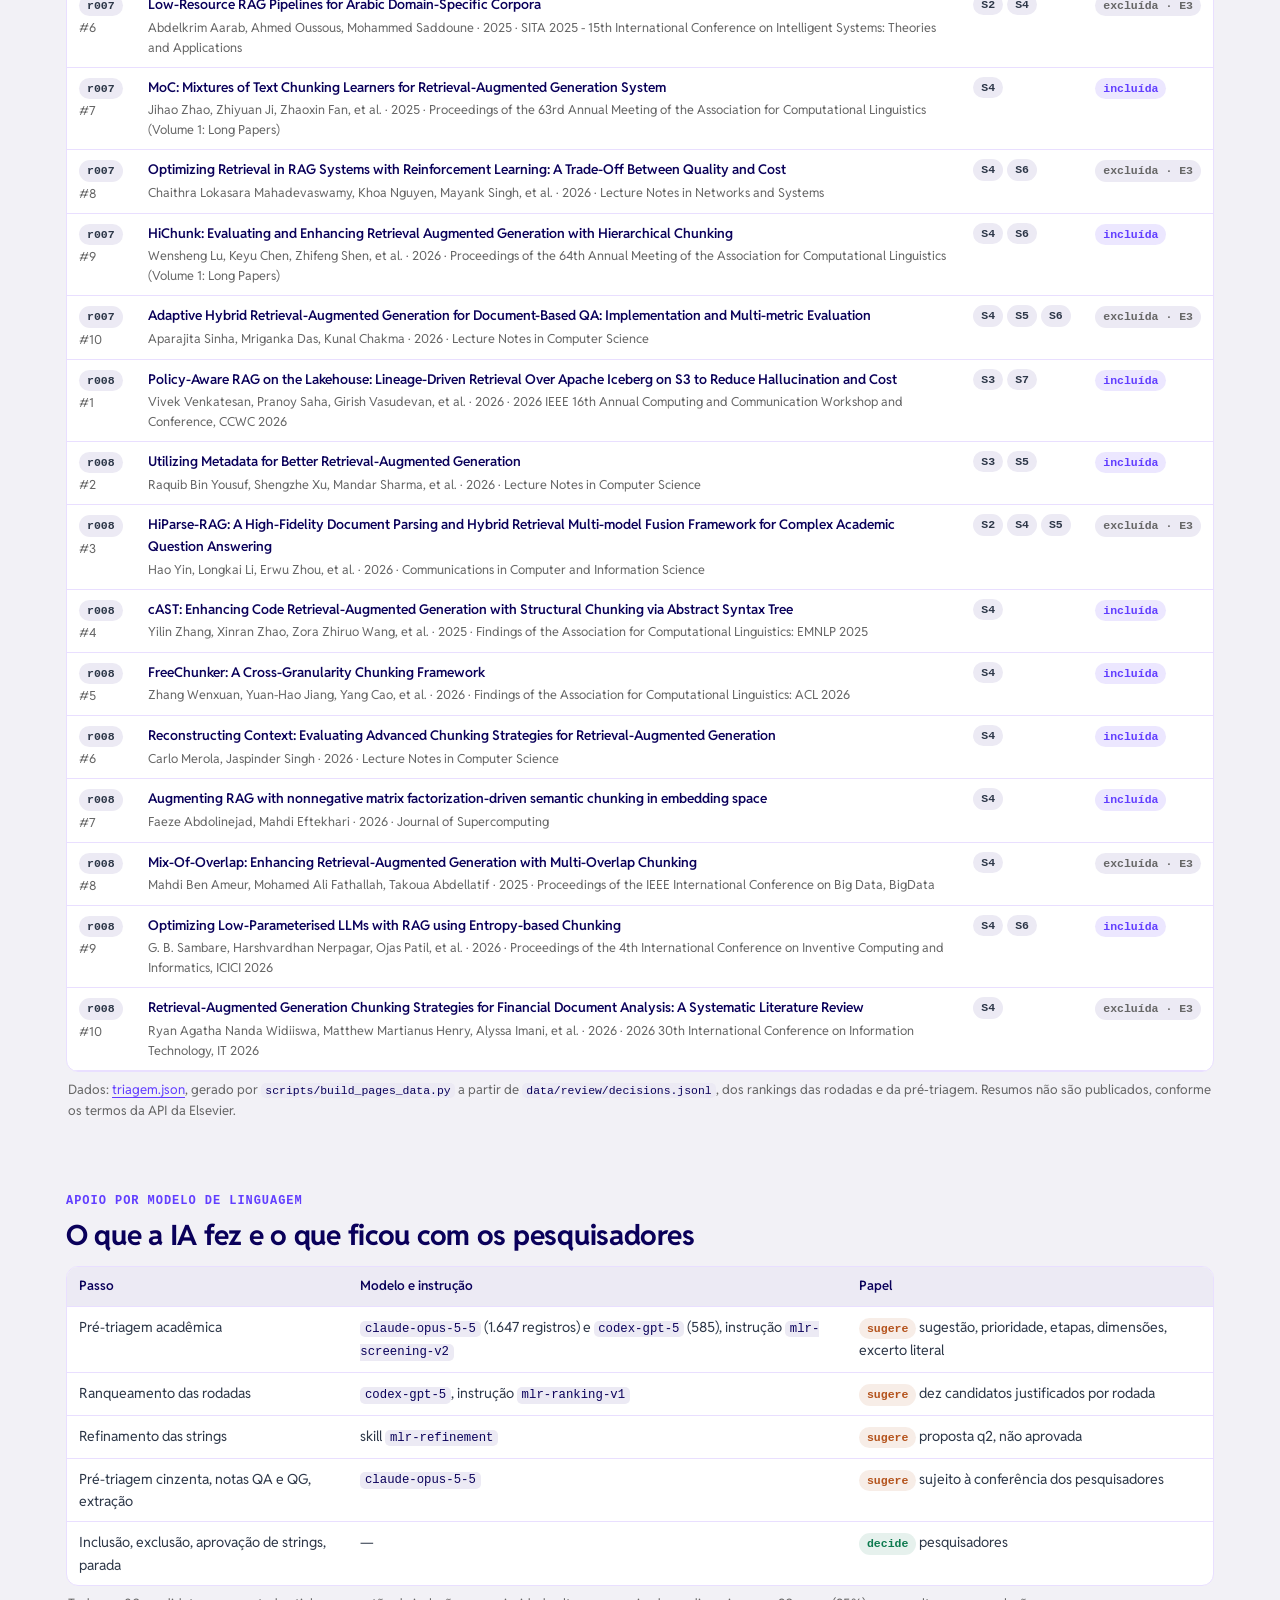
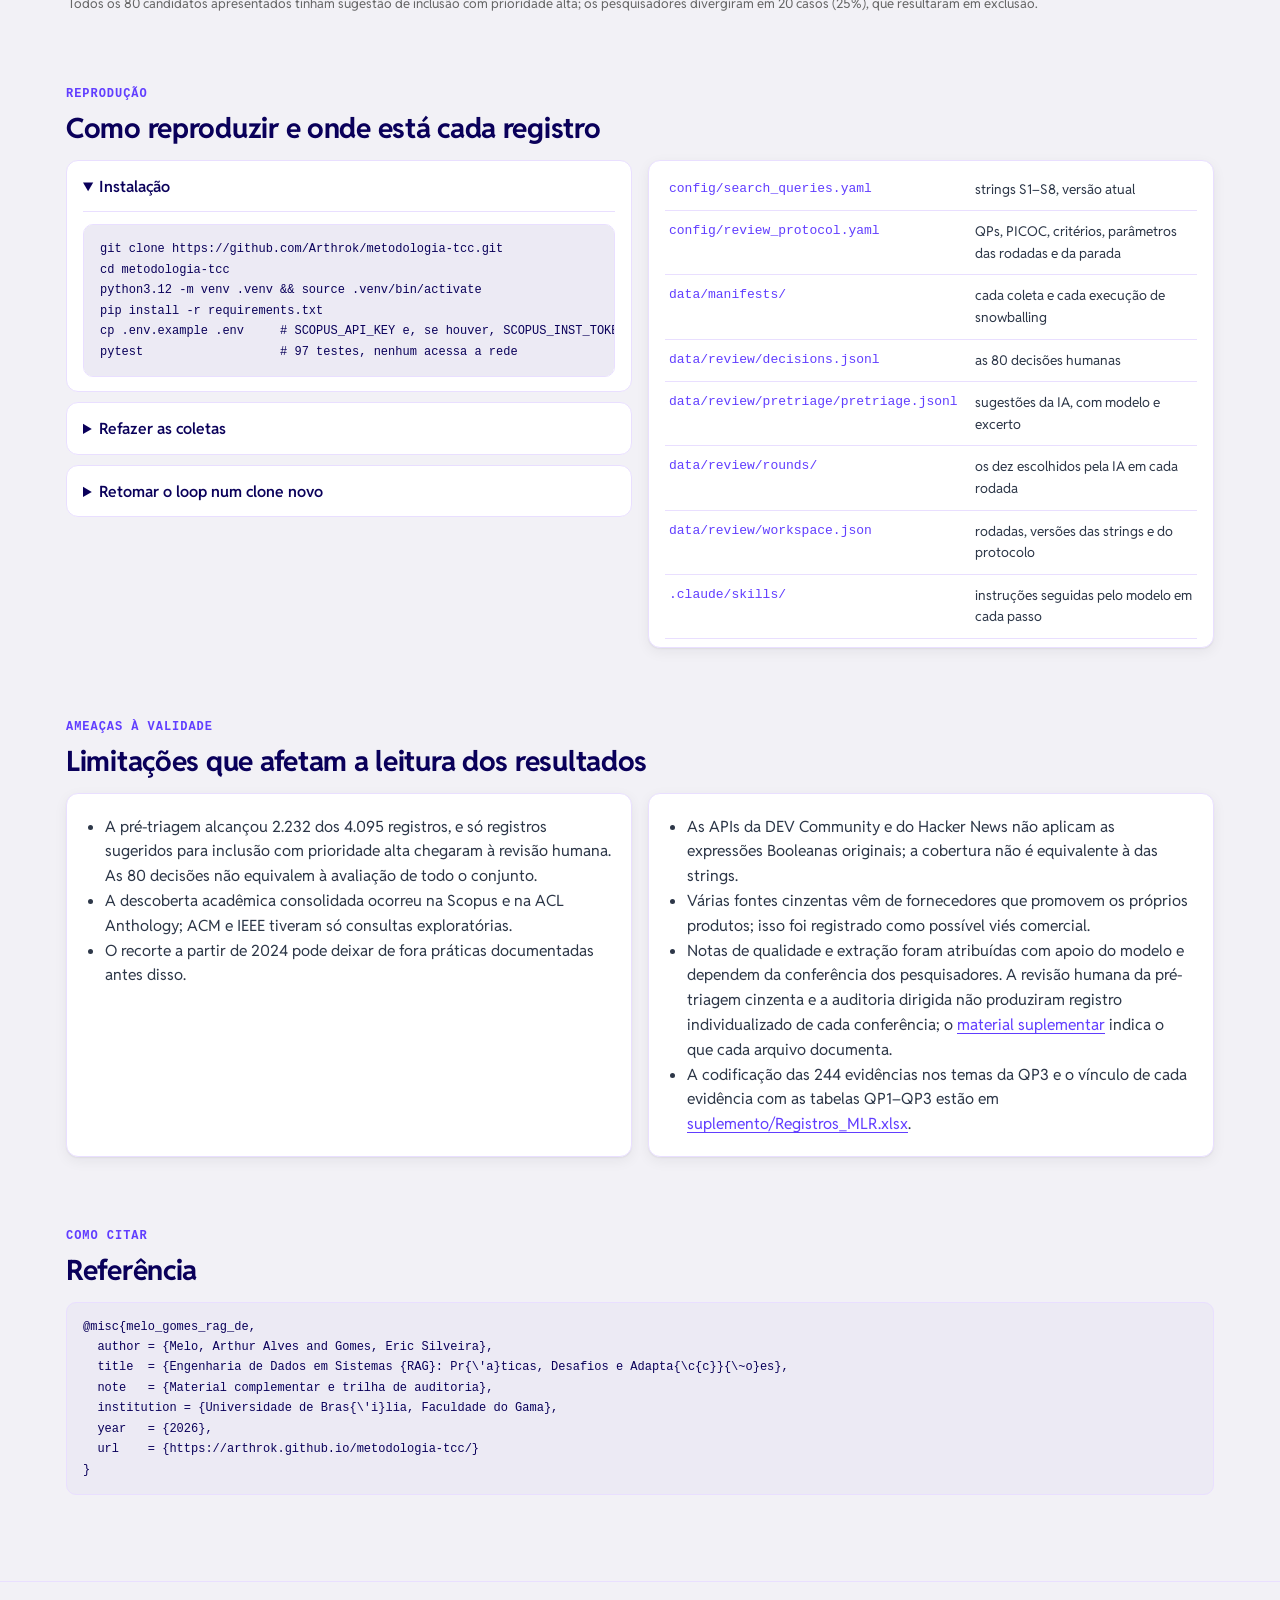
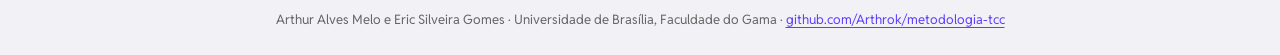
==== commit c4b28d74: "Alinha suplemento, site e protocolo ao corpus e revisao real dos autores" ====
--- a/docs/material.html
+++ b/docs/material.html
@@ -200,7 +200,7 @@
     </div>
     <div class="viz" id="vizStages">
       <h3>Associações de evidências válidas por etapa</h3>
-      <p class="small muted" style="margin:0">Extração sobre 88 fontes finais: 51 acadêmicas e 37 cinzentas. As 244 evidências válidas puderam ser associadas a mais de uma etapa.</p>
+      <p class="small muted" style="margin:0">Extração sobre 88 fontes finais: 51 acadêmicas e 37 cinzentas. As 179 evidências acadêmicas geraram 261 associações às etapas S1–S8 (até três por evidência); as 65 evidências cinzentas receberam uma única etapa cada.</p>
       <div class="legend"><span><i style="background:var(--s1)"></i>acadêmicas</span><span><i style="background:var(--s2)"></i>cinzentas</span></div>
       <div class="hbars" id="stageBars"></div>
       <button class="btn toggle-table" type="button" id="bStageTable" aria-expanded="false">Ver como tabela</button>
@@ -239,7 +239,7 @@
           <tr><td>… pré-triagem por título: incluir / ambíguo / excluir</td><td class="num">71 / 24 / 147</td></tr>
         </tbody>
       </table>
-      <p class="caption" style="padding:0 12px 10px">Os candidatos do forward ainda dependem da decisão dos pesquisadores.</p>
+      <p class="caption" style="padding:0 12px 10px">Dos 400 candidatos novos do forward, 95 foram priorizados (71 incluir e 24 ambíguos na pré-triagem por título), não receberam avaliação individual e nenhum dos 400 foi incorporado por encerramento de escopo e recorte temporal.</p>
     </div>
   </div>
 </section>
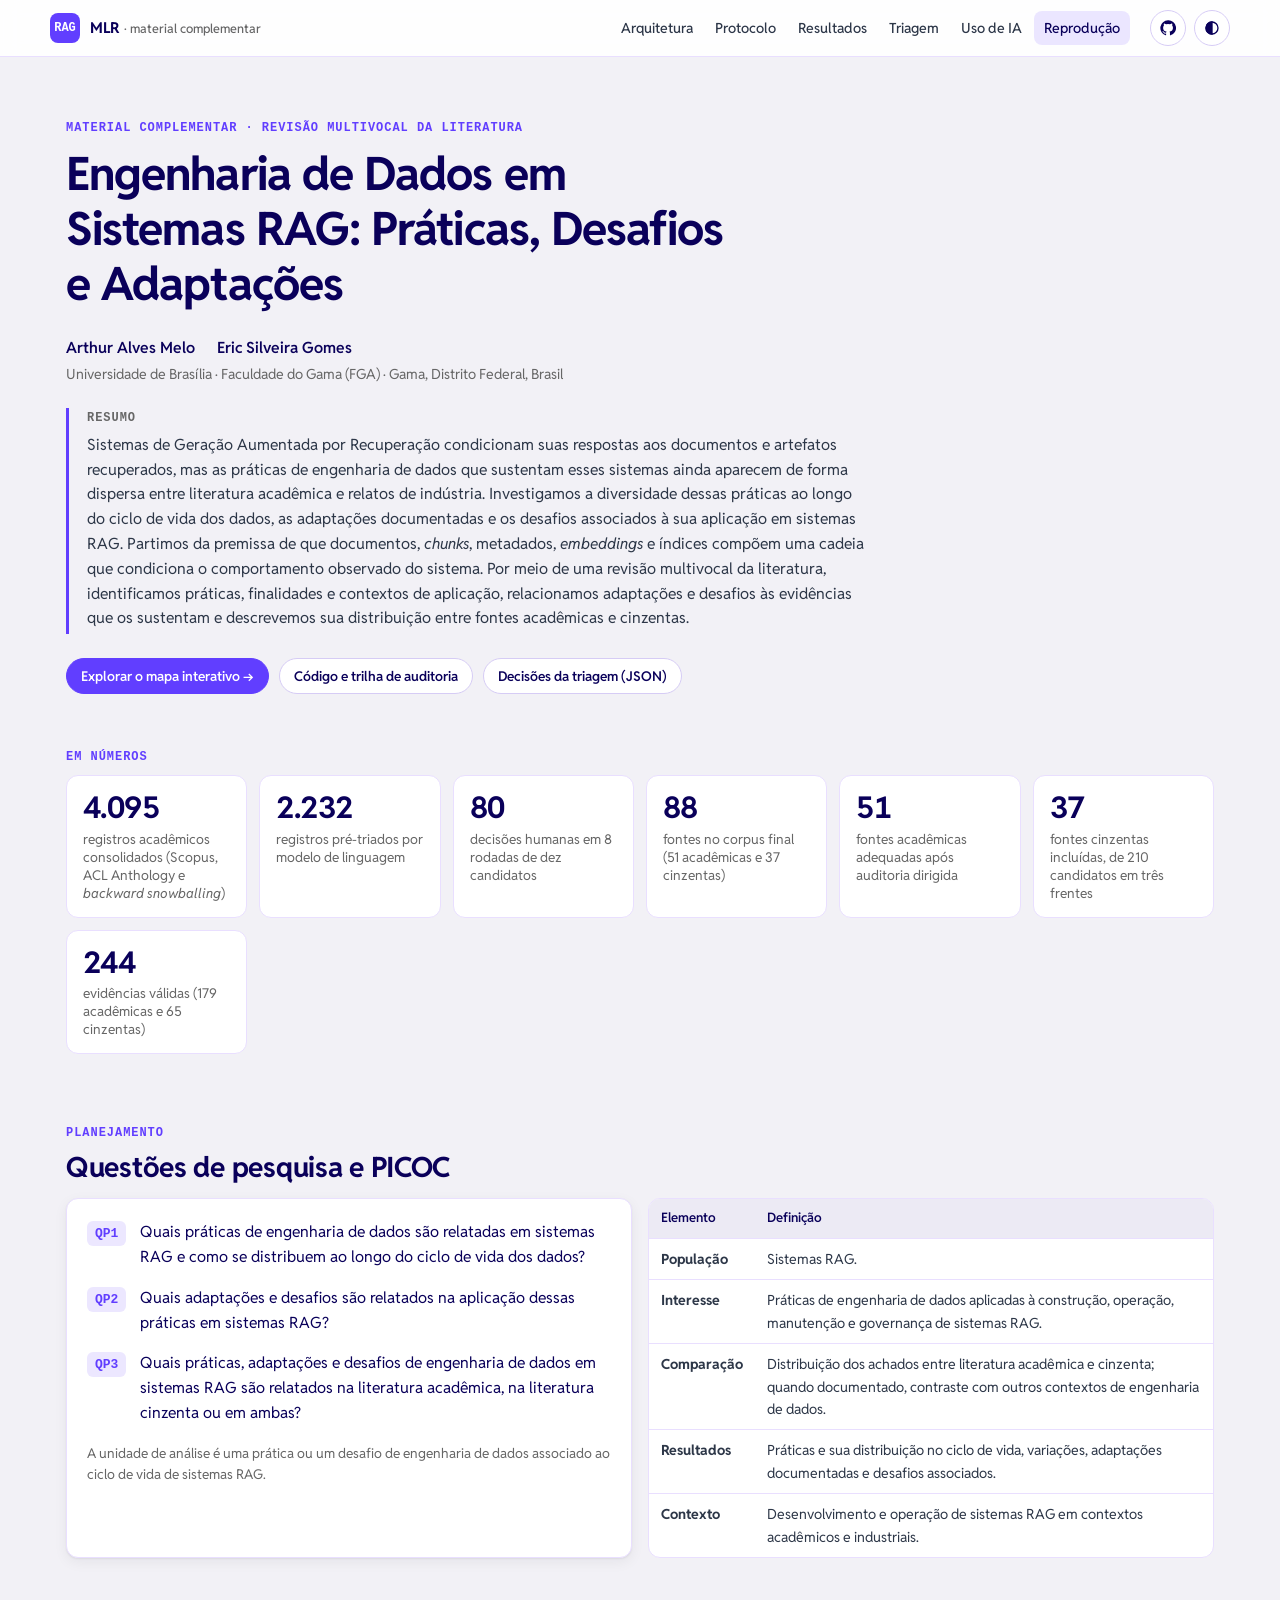
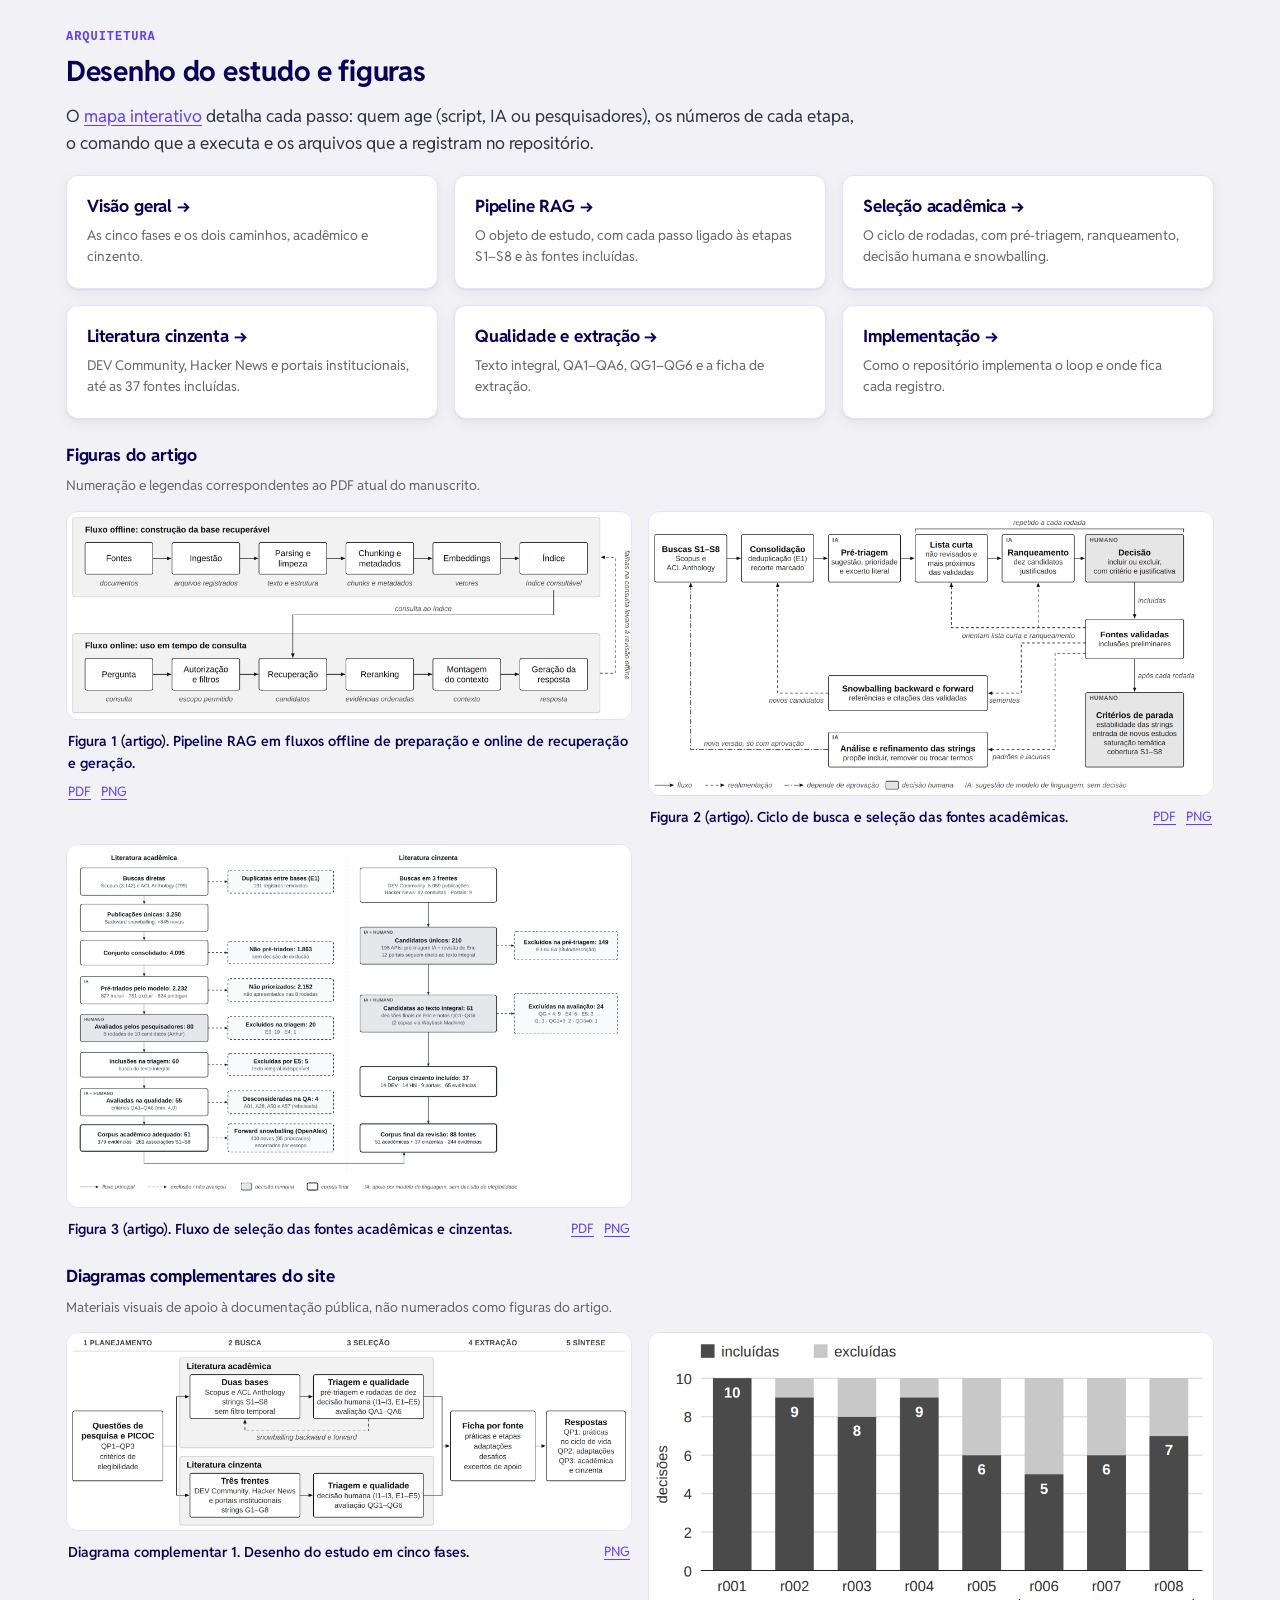
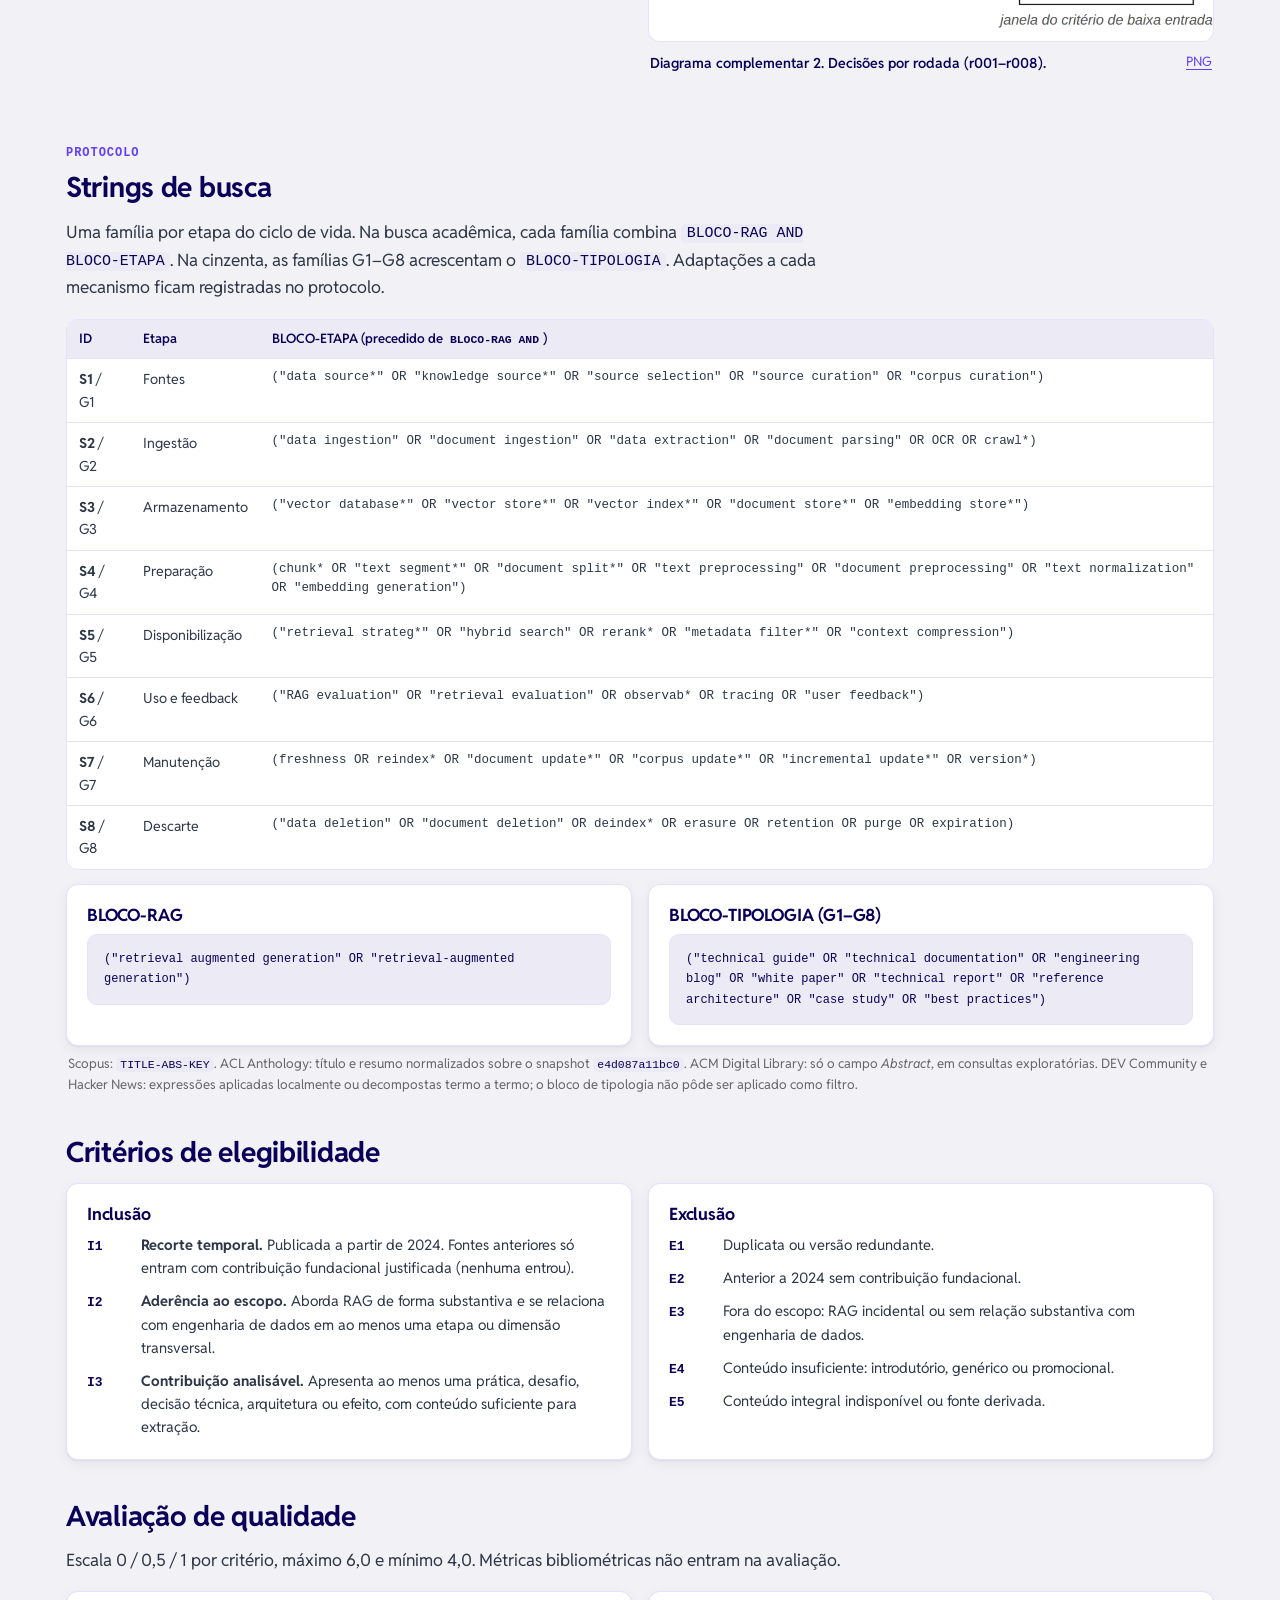
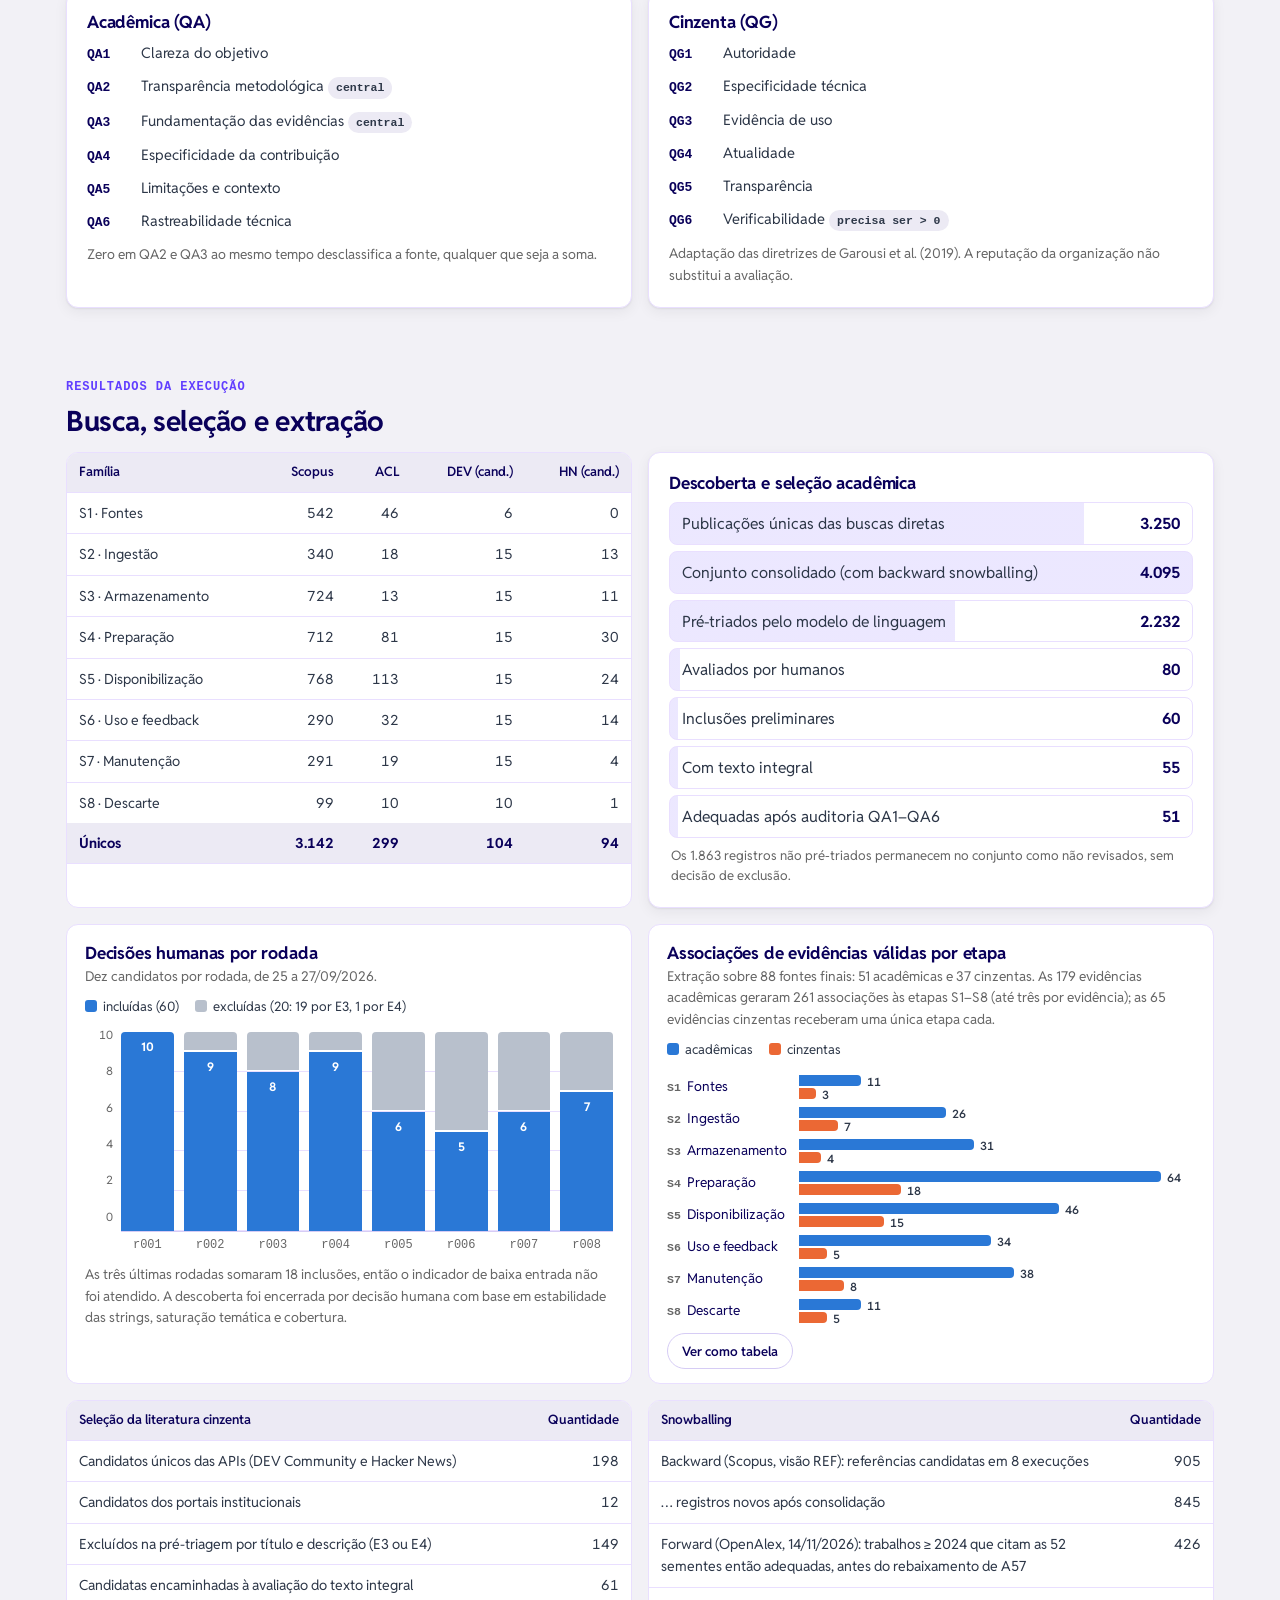
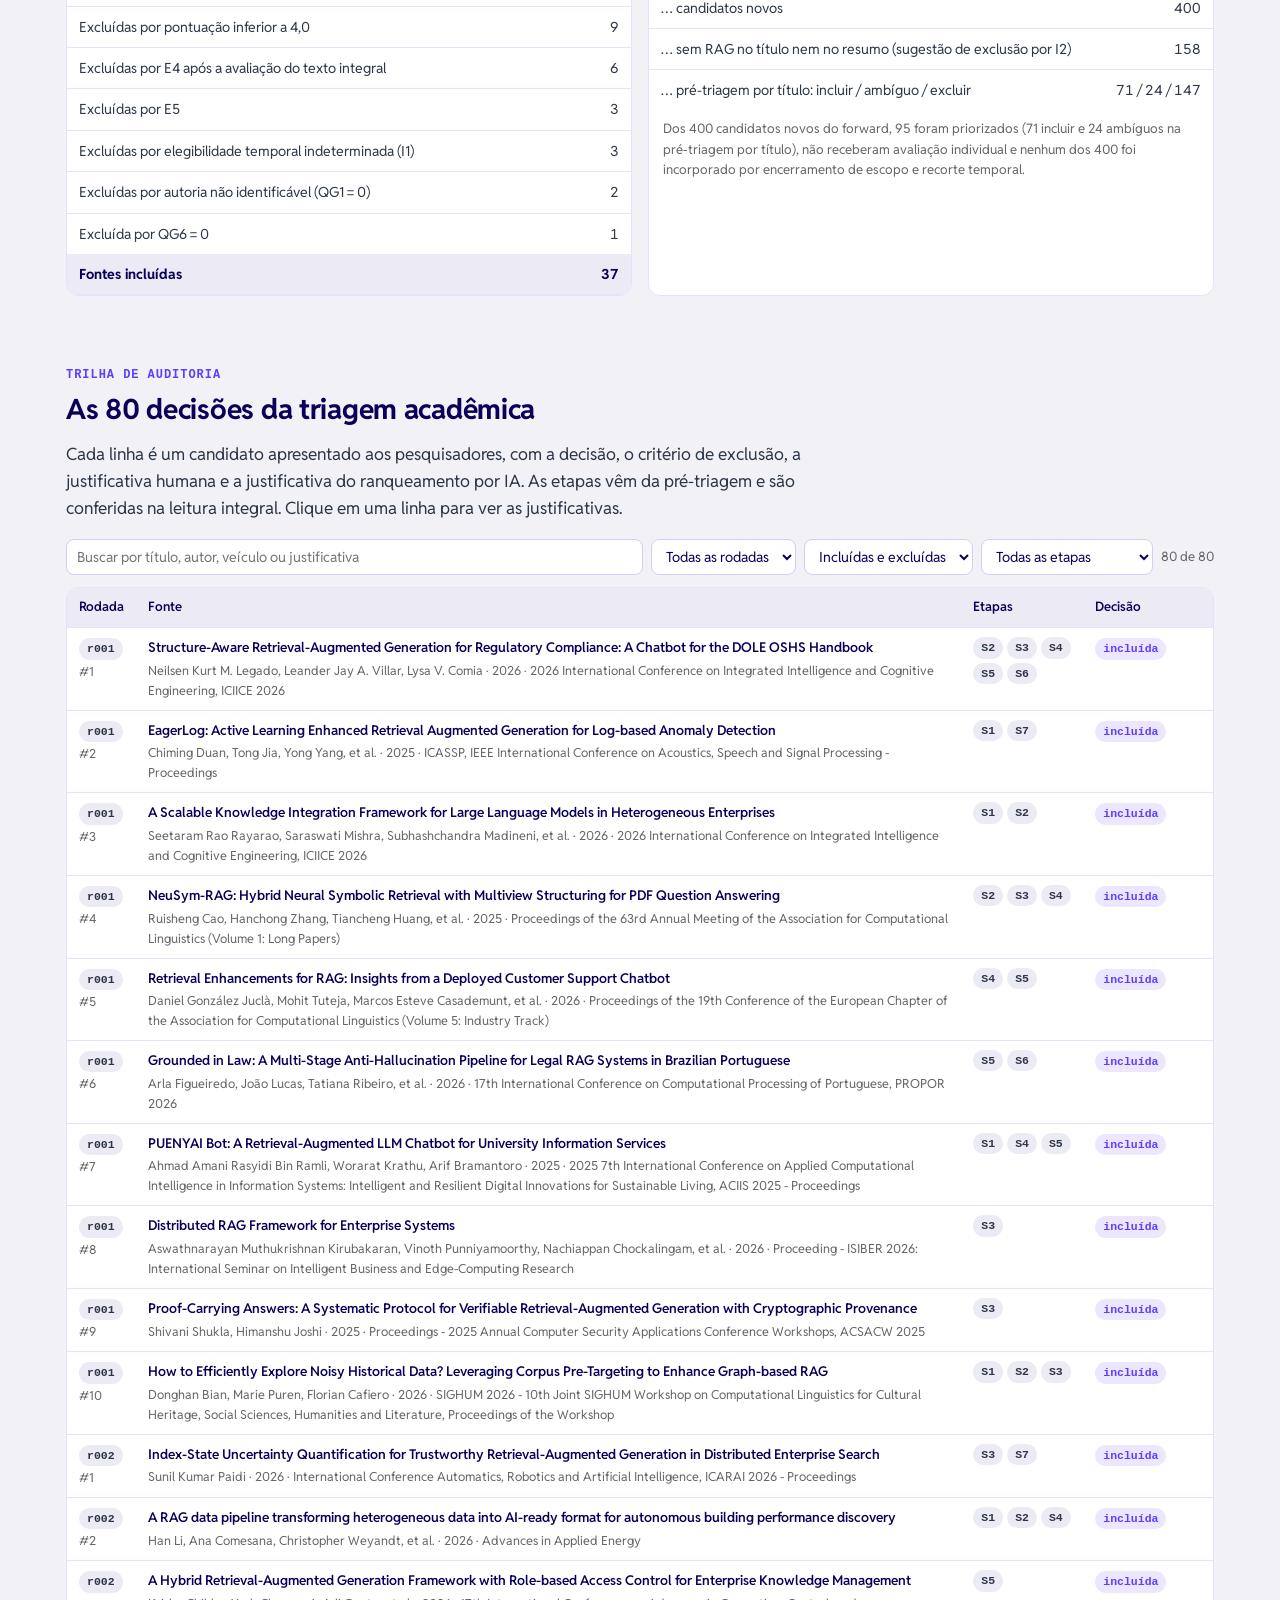
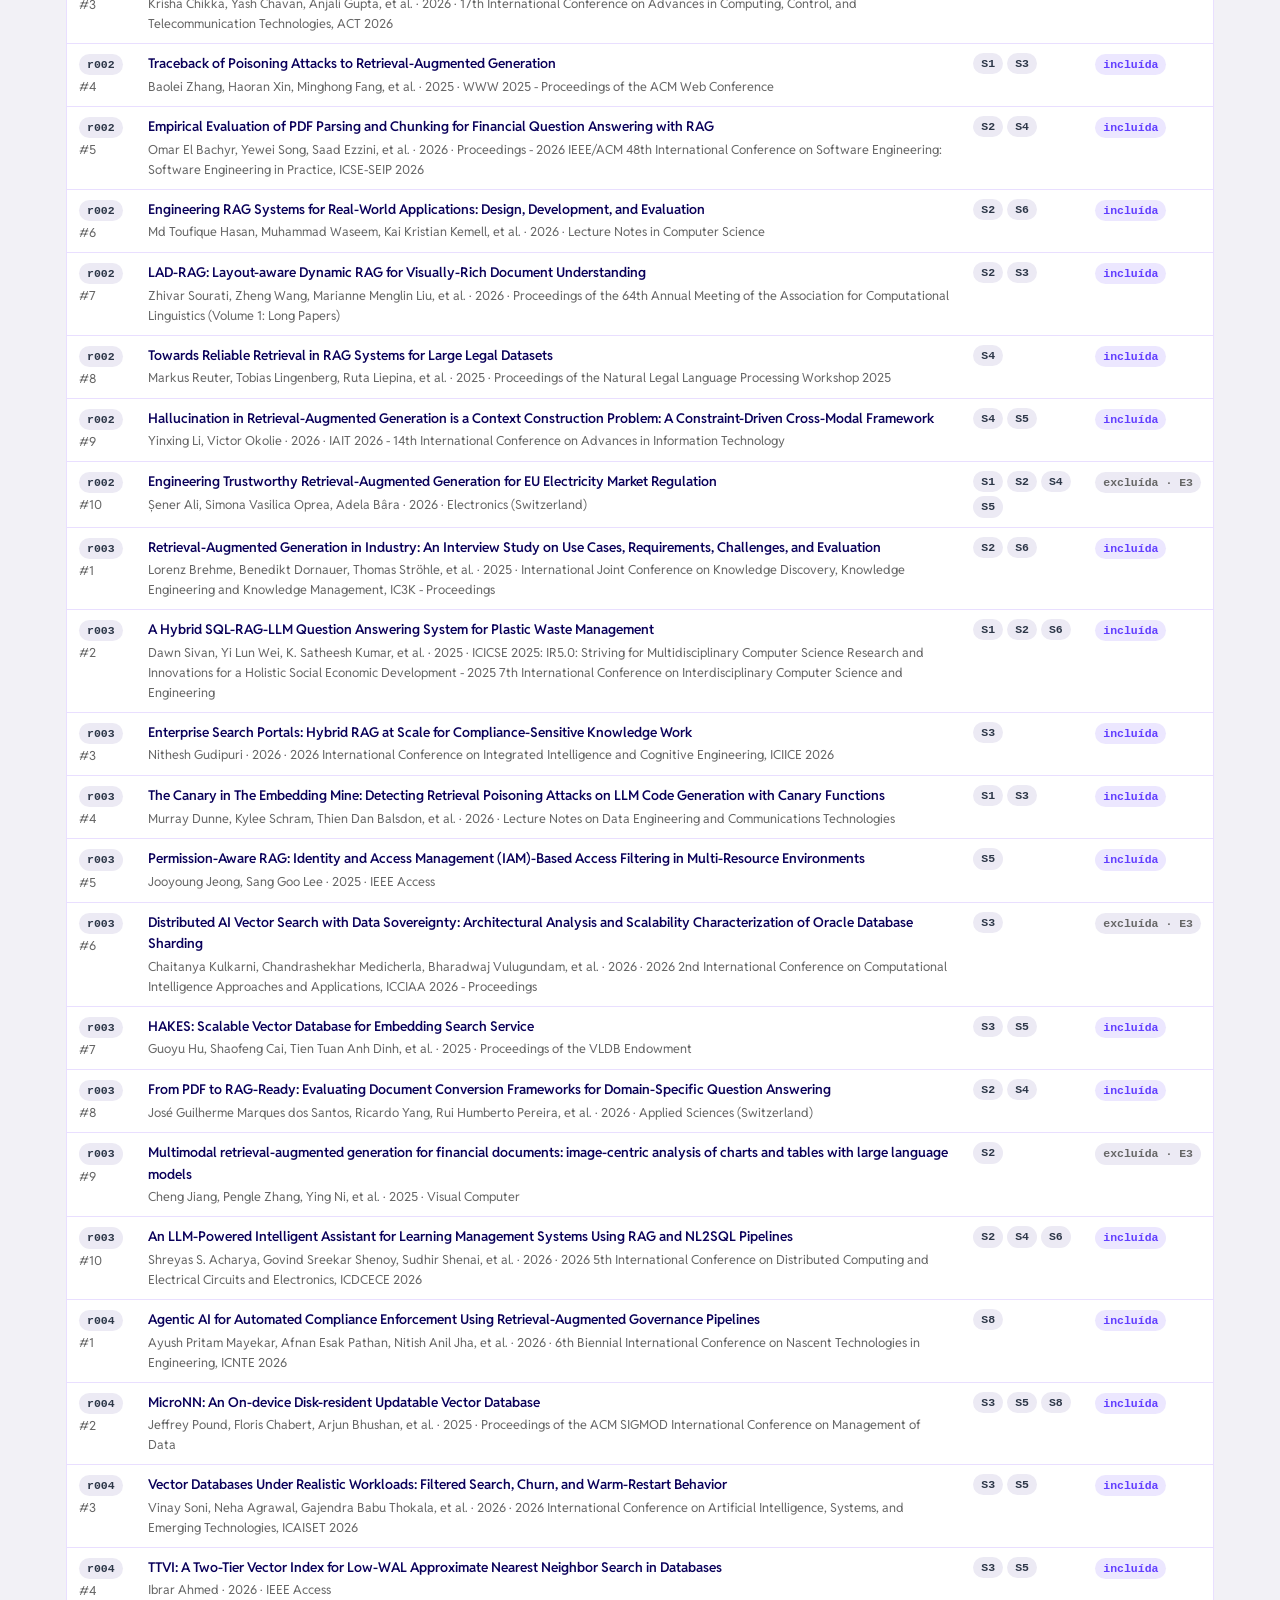
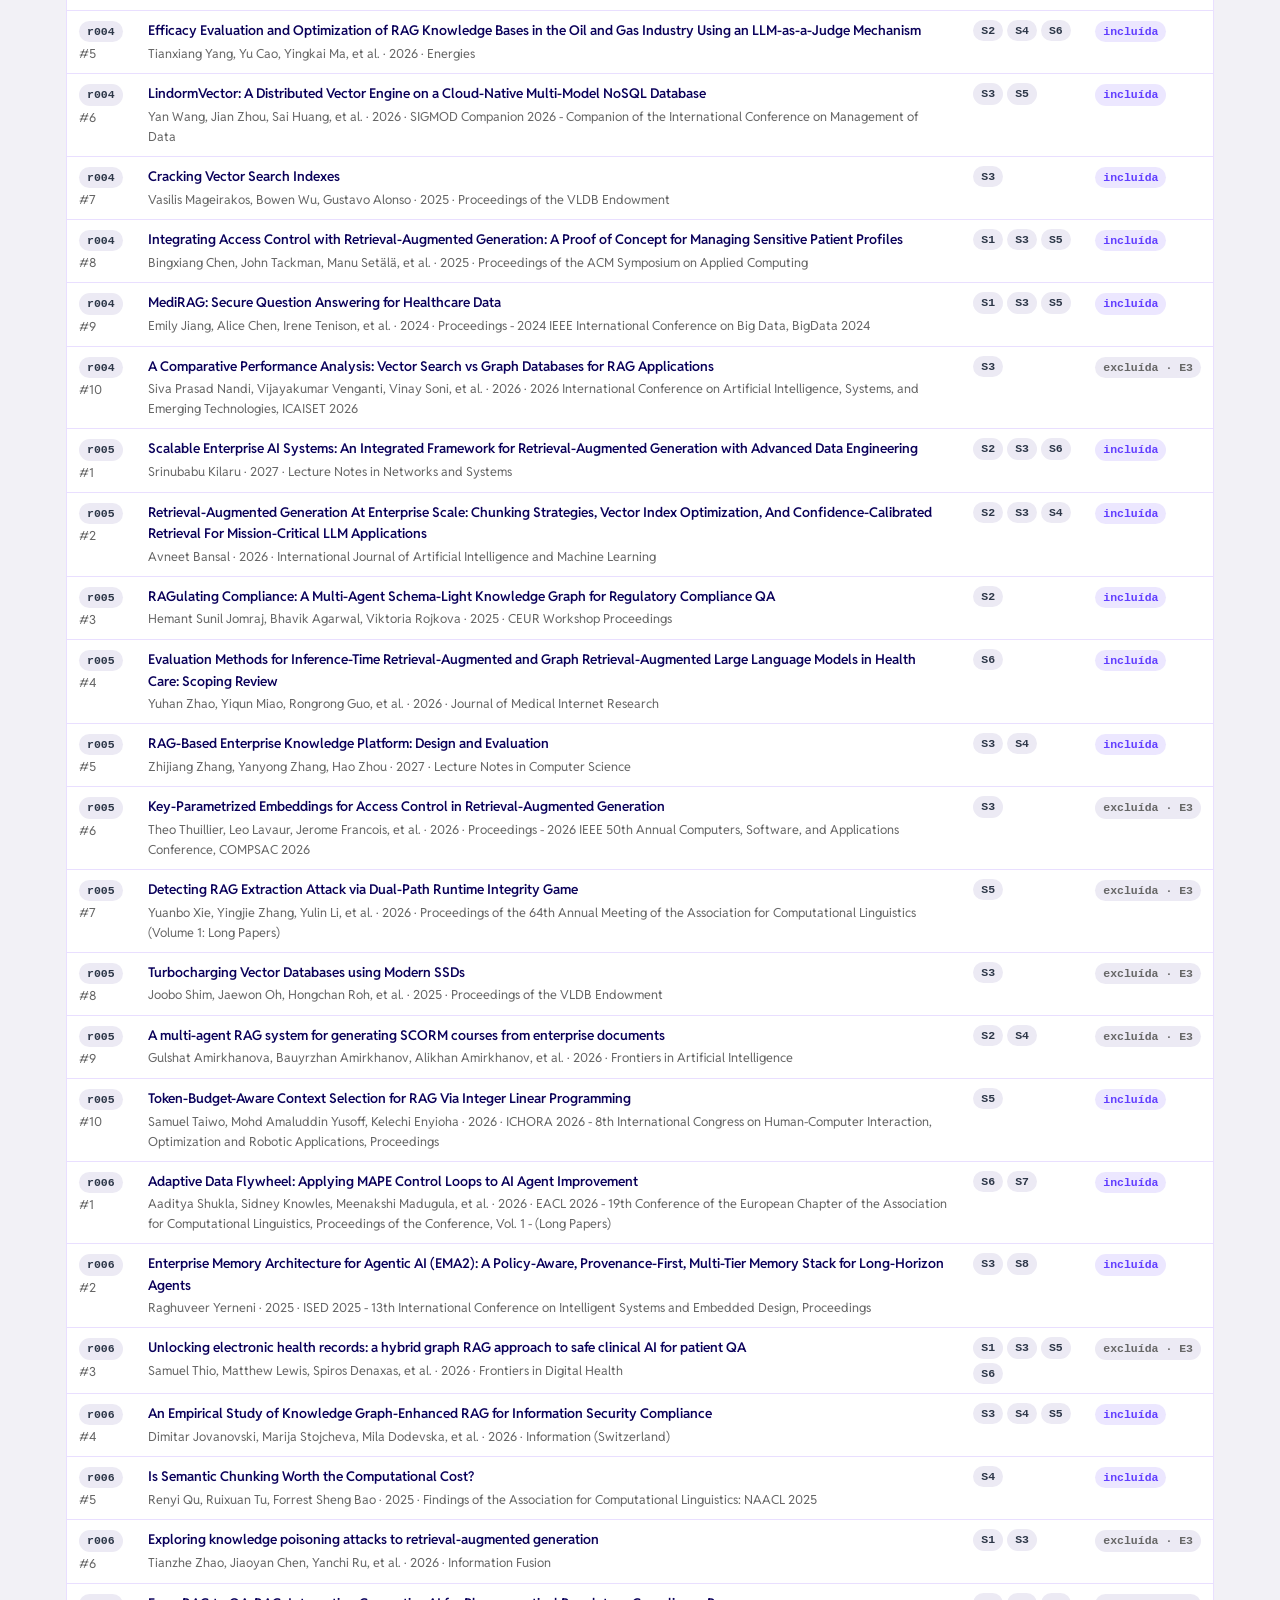
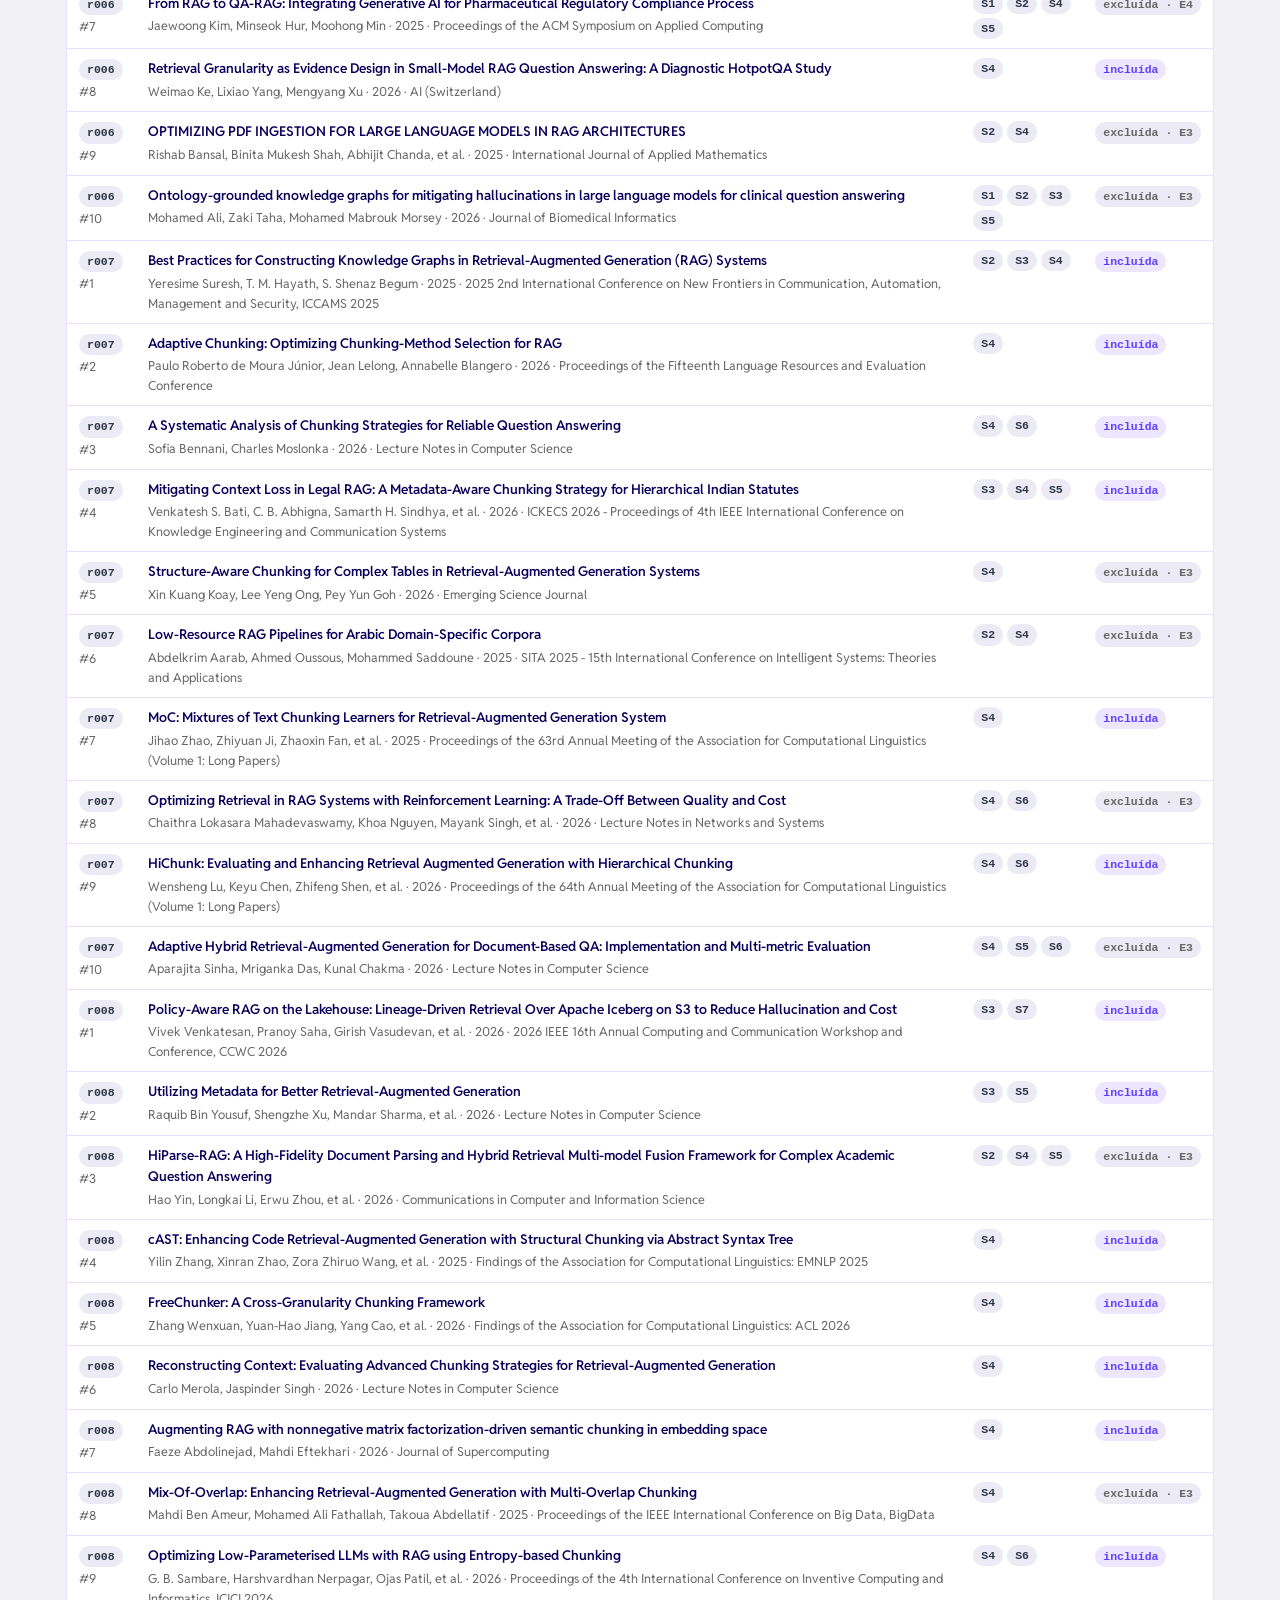
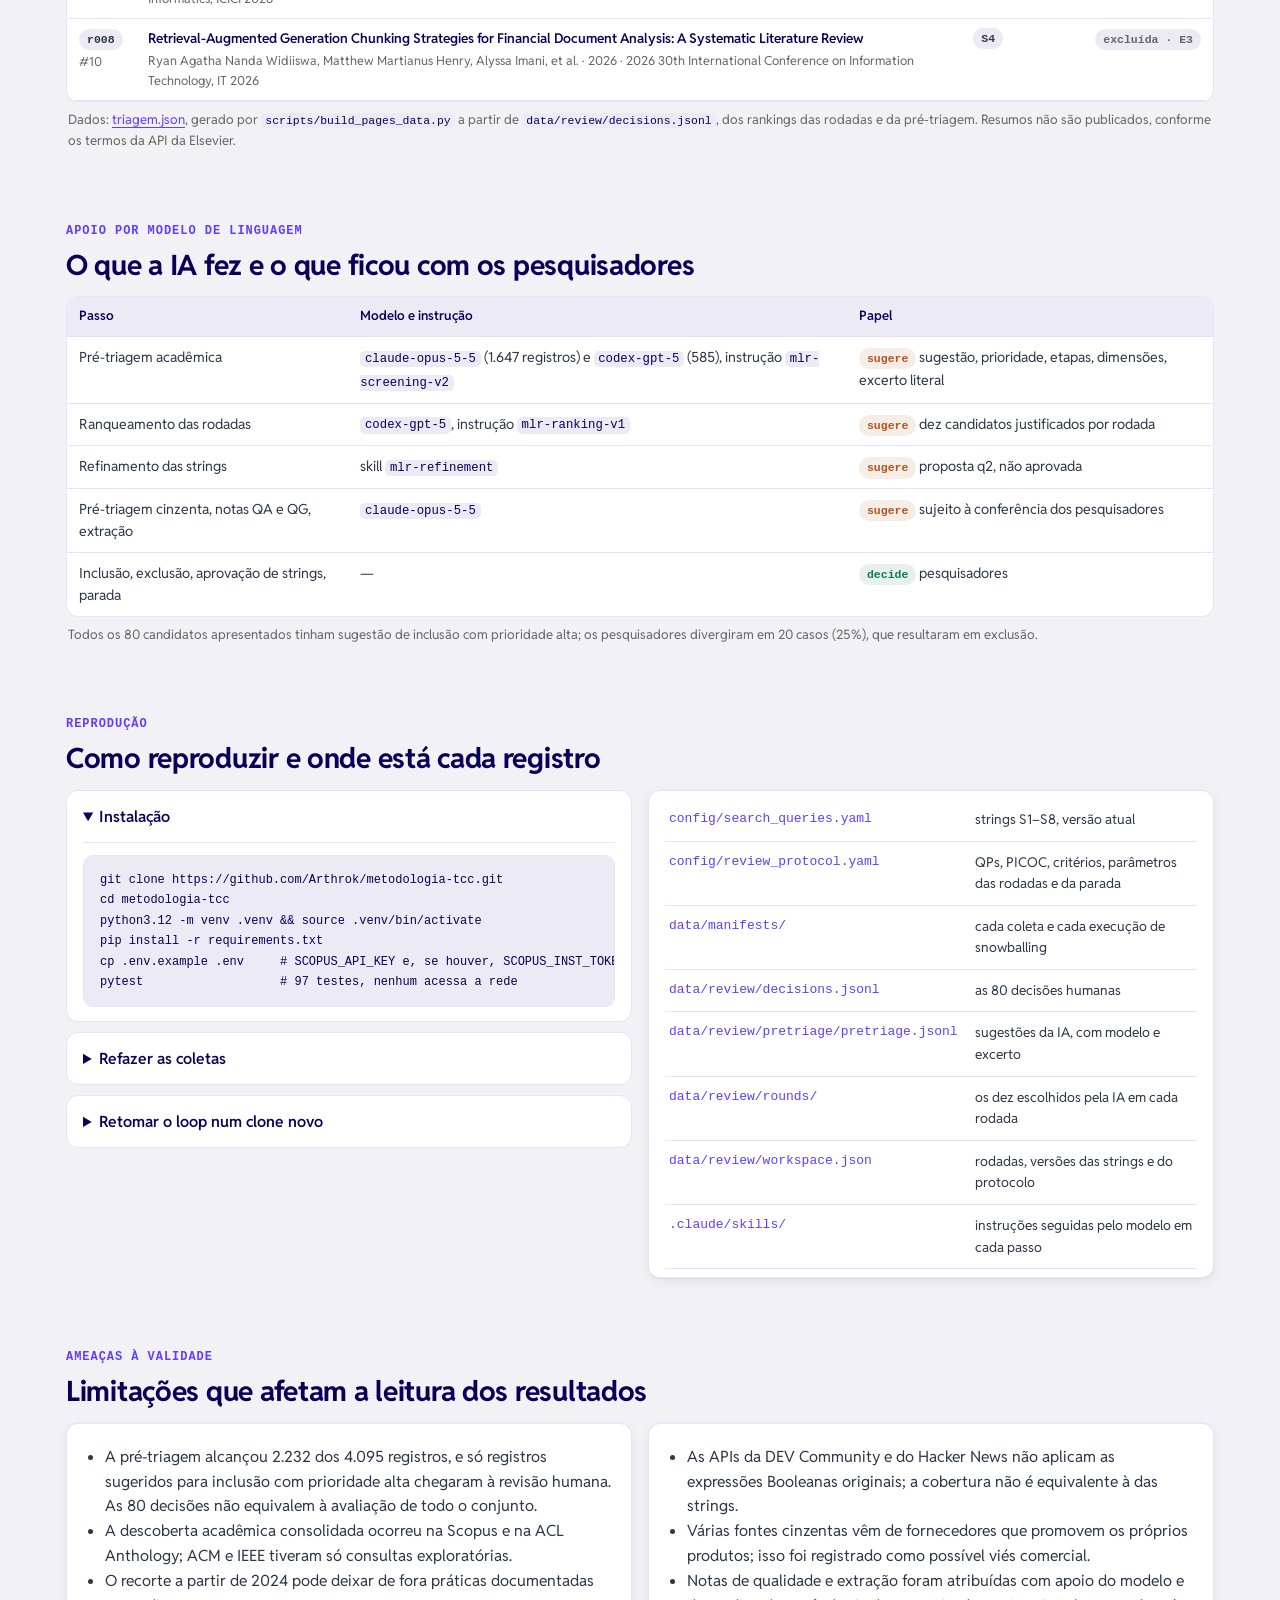
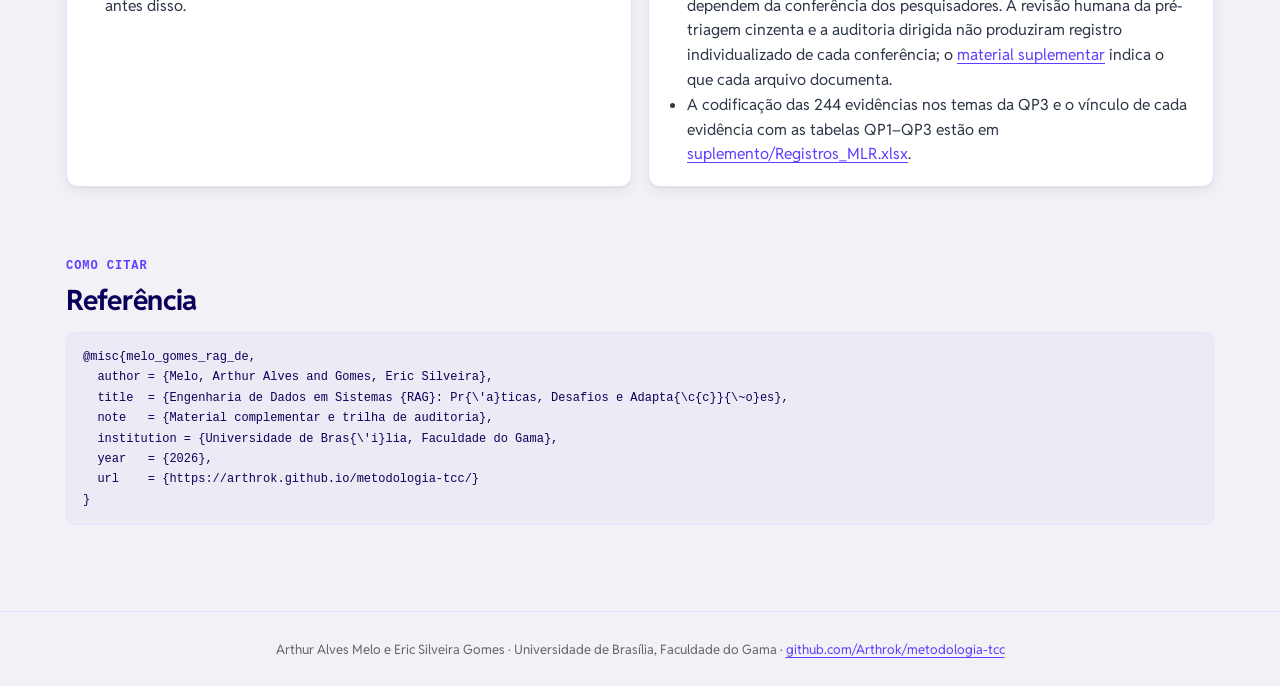
==== commit d414826c: "Finaliza rastreabilidade C05, auditoria e figuras do suplemento" ====
--- a/docs/material.html
+++ b/docs/material.html
@@ -104,22 +104,32 @@
     <a class="card" href="index.html#ext" style="text-decoration:none"><h3>Qualidade e extração →</h3><p class="small muted" style="margin:0">Texto integral, QA1–QA6, QG1–QG6 e a ficha de extração.</p></a>
     <a class="card" href="index.html#repo" style="text-decoration:none"><h3>Implementação →</h3><p class="small muted" style="margin:0">Como o repositório implementa o loop e onde fica cada registro.</p></a>
   </div>
+  <h3 style="margin:26px 0 10px">Figuras do artigo</h3>
+  <p class="small muted" style="margin:0 0 14px">Numeração e legendas correspondentes ao PDF atual do manuscrito.</p>
   <div class="grid g2">
     <figure>
       <div class="fig"><img src="figuras/figura1_pipeline_rag.png" alt="Pipeline RAG em fluxo offline (fontes, ingestão, parsing e limpeza, chunking e metadados, embeddings, índice) e fluxo online (pergunta, autorização e filtros, recuperação, reranking, montagem do contexto, geração da resposta)." loading="lazy"></div>
-      <div class="fig-meta"><figcaption>Figura 1. Pipeline RAG em fluxos offline e online</figcaption><span class="links"><a href="figuras/figura1_pipeline_rag.pdf">PDF</a><a href="figuras/figura1_pipeline_rag.png">PNG</a></span></div>
-    </figure>
+      <div class="fig-meta"><figcaption>Figura 1 (artigo). Pipeline RAG em fluxos offline de preparação e online de recuperação e geração.</figcaption><span class="links"><a href="figuras/figura1_pipeline_rag.pdf">PDF</a><a href="figuras/figura1_pipeline_rag.png">PNG</a></span></div>
+    </figure>
+    <figure>
+      <div class="fig"><img src="figuras/figura3_ciclo_selecao.png" alt="Ciclo de busca e seleção das fontes acadêmicas, com realimentação das fontes validadas para lista curta, ranqueamento, snowballing e refinamento das strings." loading="lazy"></div>
+      <div class="fig-meta"><figcaption>Figura 2 (artigo). Ciclo de busca e seleção das fontes acadêmicas.</figcaption><span class="links"><a href="figuras/figura3_ciclo_selecao.pdf">PDF</a><a href="figuras/figura3_ciclo_selecao.png">PNG</a></span></div>
+    </figure>
+    <figure>
+      <div class="fig"><img src="figuras/figura_prisma_selecao.png" alt="Fluxo de seleção das fontes acadêmicas e cinzentas em duas colunas, detalhando registros recuperados, pré-triagem, exclusões e as 88 fontes e 244 evidências do corpus final." loading="lazy"></div>
+      <div class="fig-meta"><figcaption>Figura 3 (artigo). Fluxo de seleção das fontes acadêmicas e cinzentas.</figcaption><span class="links"><a href="figuras/figura_prisma_selecao.pdf">PDF</a><a href="figuras/figura_prisma_selecao.png">PNG</a></span></div>
+    </figure>
+  </div>
+  <h3 style="margin:26px 0 10px">Diagramas complementares do site</h3>
+  <p class="small muted" style="margin:0 0 14px">Materiais visuais de apoio à documentação pública, não numerados como figuras do artigo.</p>
+  <div class="grid g2">
     <figure>
       <div class="fig"><img src="figuras/figura2_desenho_estudo.png" alt="Desenho do estudo em cinco fases: planejamento, busca, seleção, extração e síntese, com caminhos separados para literatura acadêmica e cinzenta." loading="lazy"></div>
-      <div class="fig-meta"><figcaption>Figura 2. Desenho do estudo</figcaption><span class="links"><a href="figuras/figura2_desenho_estudo.pdf">PDF</a><a href="figuras/figura2_desenho_estudo.png">PNG</a></span></div>
-    </figure>
-    <figure>
-      <div class="fig"><img src="figuras/figura3_ciclo_selecao.png" alt="Ciclo de busca e seleção das fontes acadêmicas, com realimentação das fontes validadas para lista curta, ranqueamento, snowballing e refinamento das strings." loading="lazy"></div>
-      <div class="fig-meta"><figcaption>Figura 3. Ciclo de busca e seleção acadêmica</figcaption><span class="links"><a href="figuras/figura3_ciclo_selecao.pdf">PDF</a><a href="figuras/figura3_ciclo_selecao.png">PNG</a></span></div>
+      <div class="fig-meta"><figcaption>Diagrama complementar 1. Desenho do estudo em cinco fases.</figcaption><span class="links"><a href="figuras/figura2_desenho_estudo.png">PNG</a></span></div>
     </figure>
     <figure>
       <div class="fig"><img src="figuras/figura4_decisoes_rodada.png" alt="Gráfico de barras com incluídas e excluídas nas rodadas r001 a r008." loading="lazy"></div>
-      <div class="fig-meta"><figcaption>Figura 4. Decisões por rodada</figcaption><span class="links"><a href="figuras/figura4_decisoes_rodada.pdf">PDF</a><a href="figuras/figura4_decisoes_rodada.png">PNG</a></span></div>
+      <div class="fig-meta"><figcaption>Diagrama complementar 2. Decisões por rodada (r001–r008).</figcaption><span class="links"><a href="figuras/figura4_decisoes_rodada.png">PNG</a></span></div>
     </figure>
   </div>
 </section>
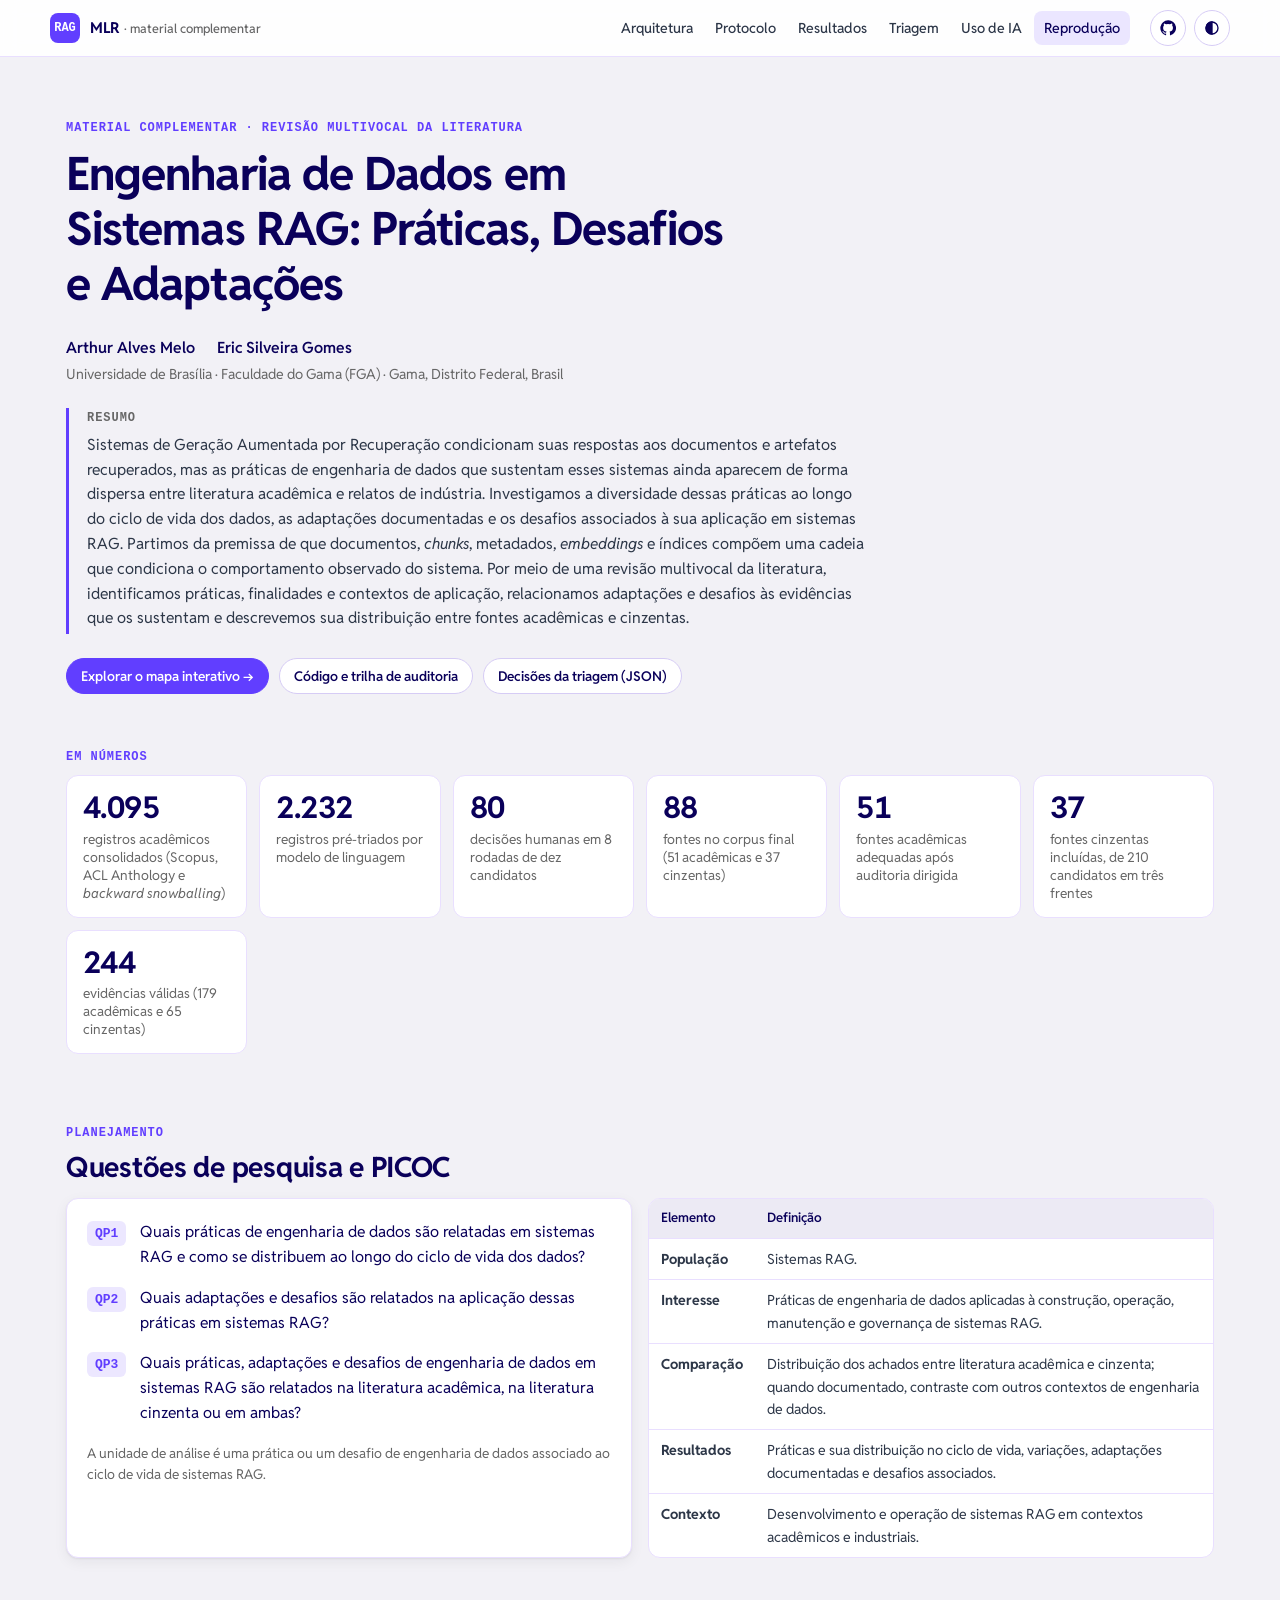
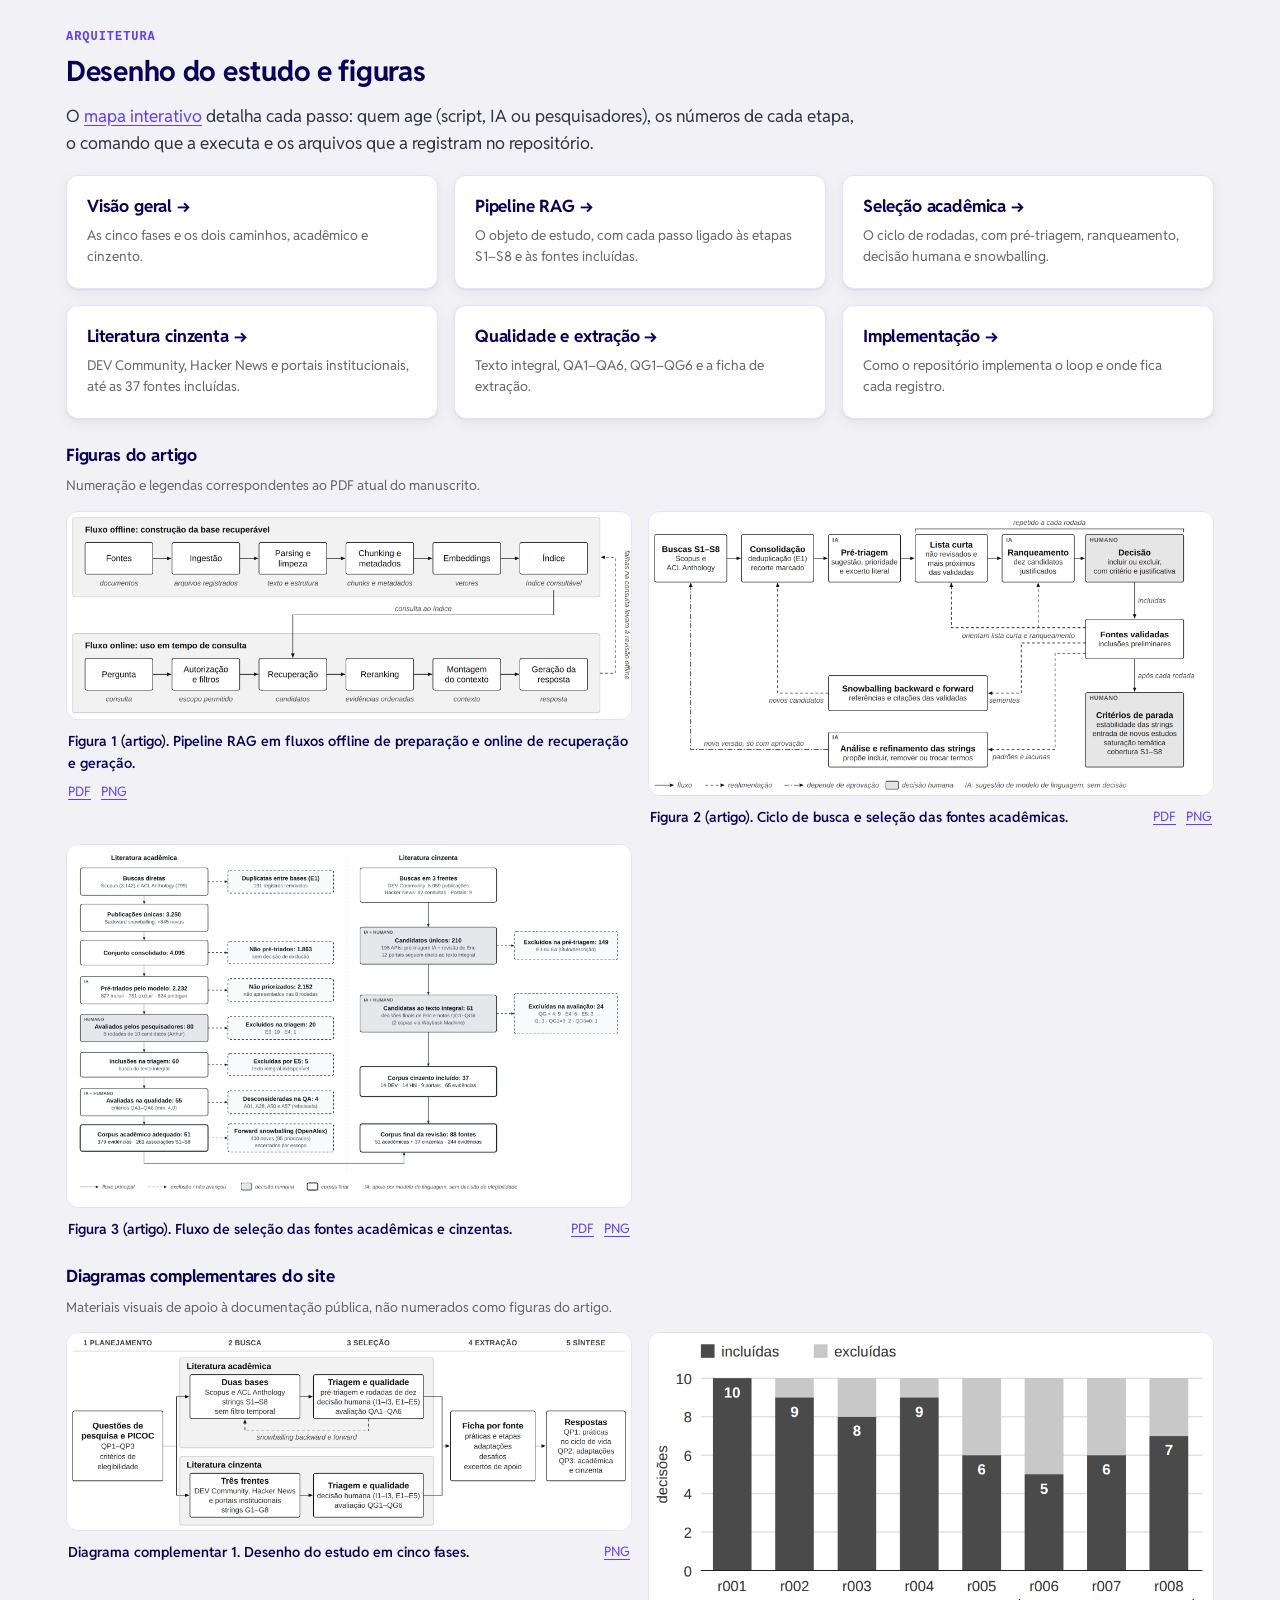
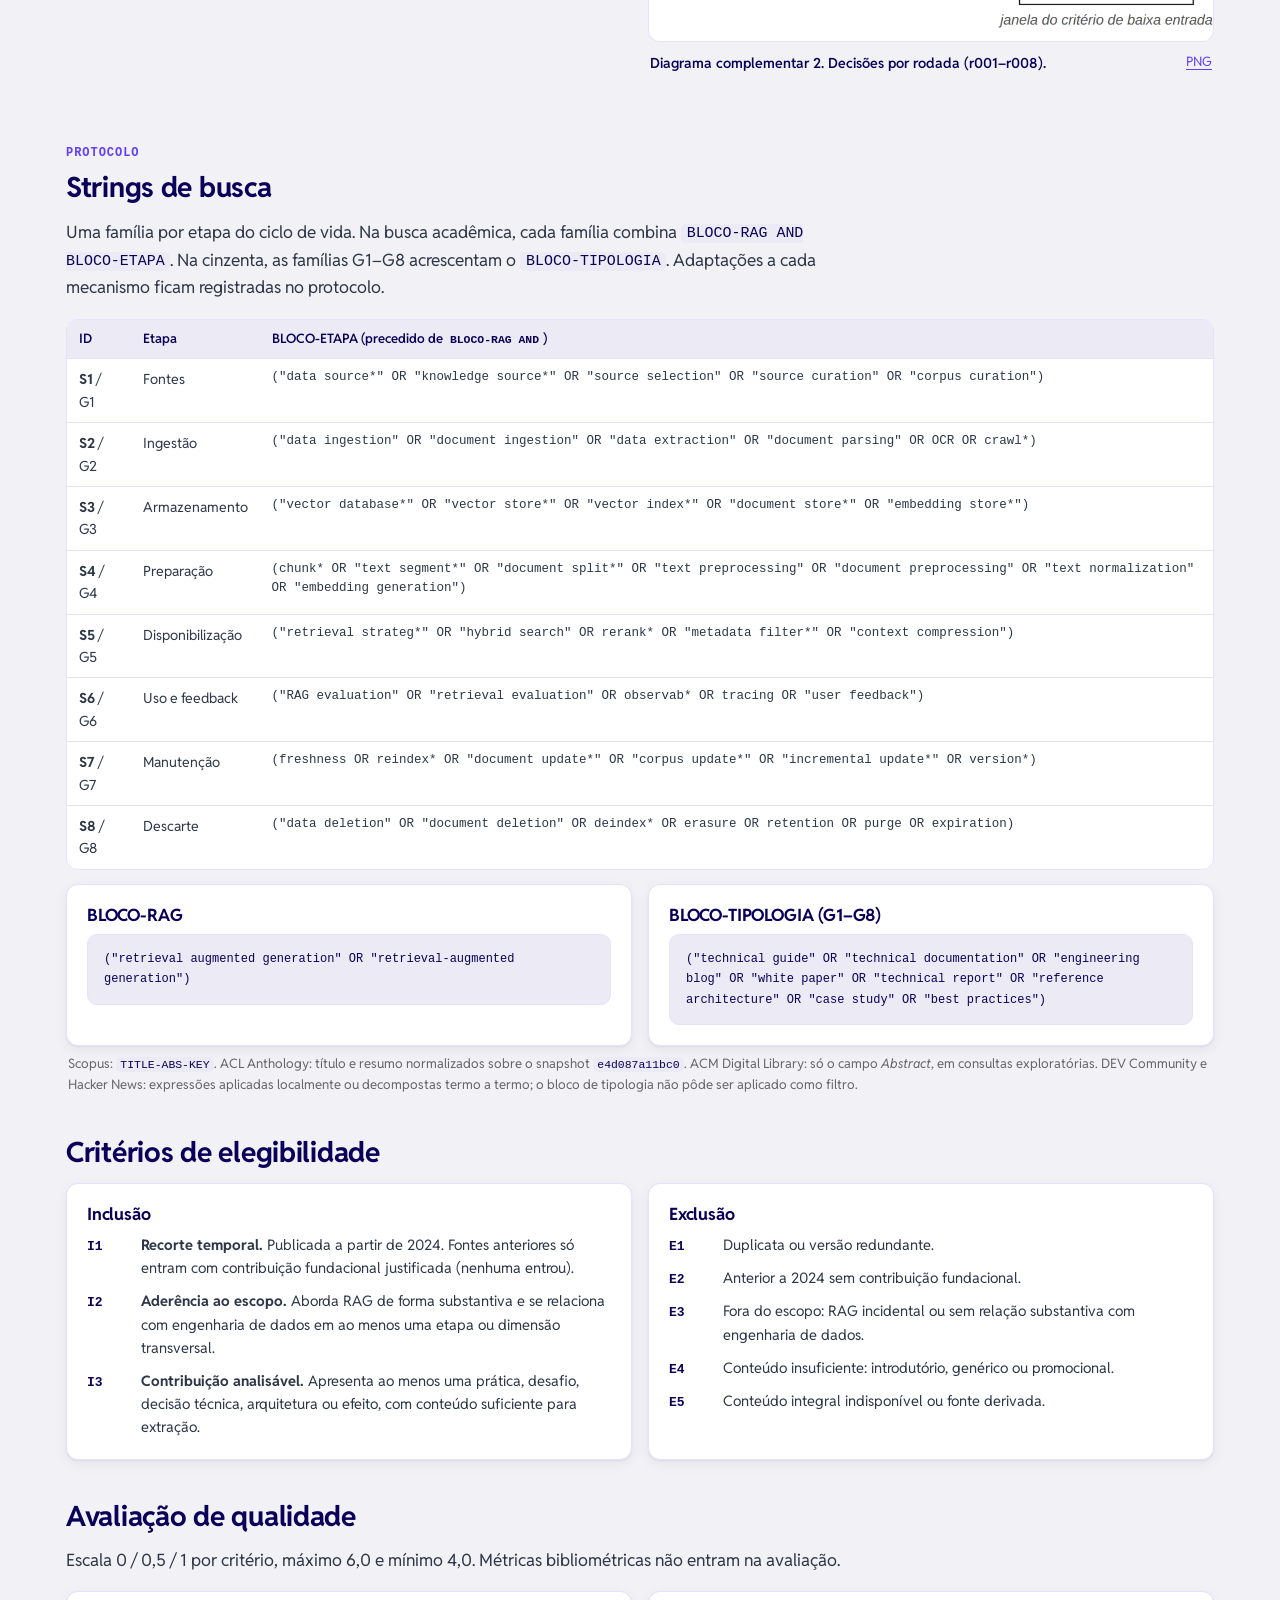
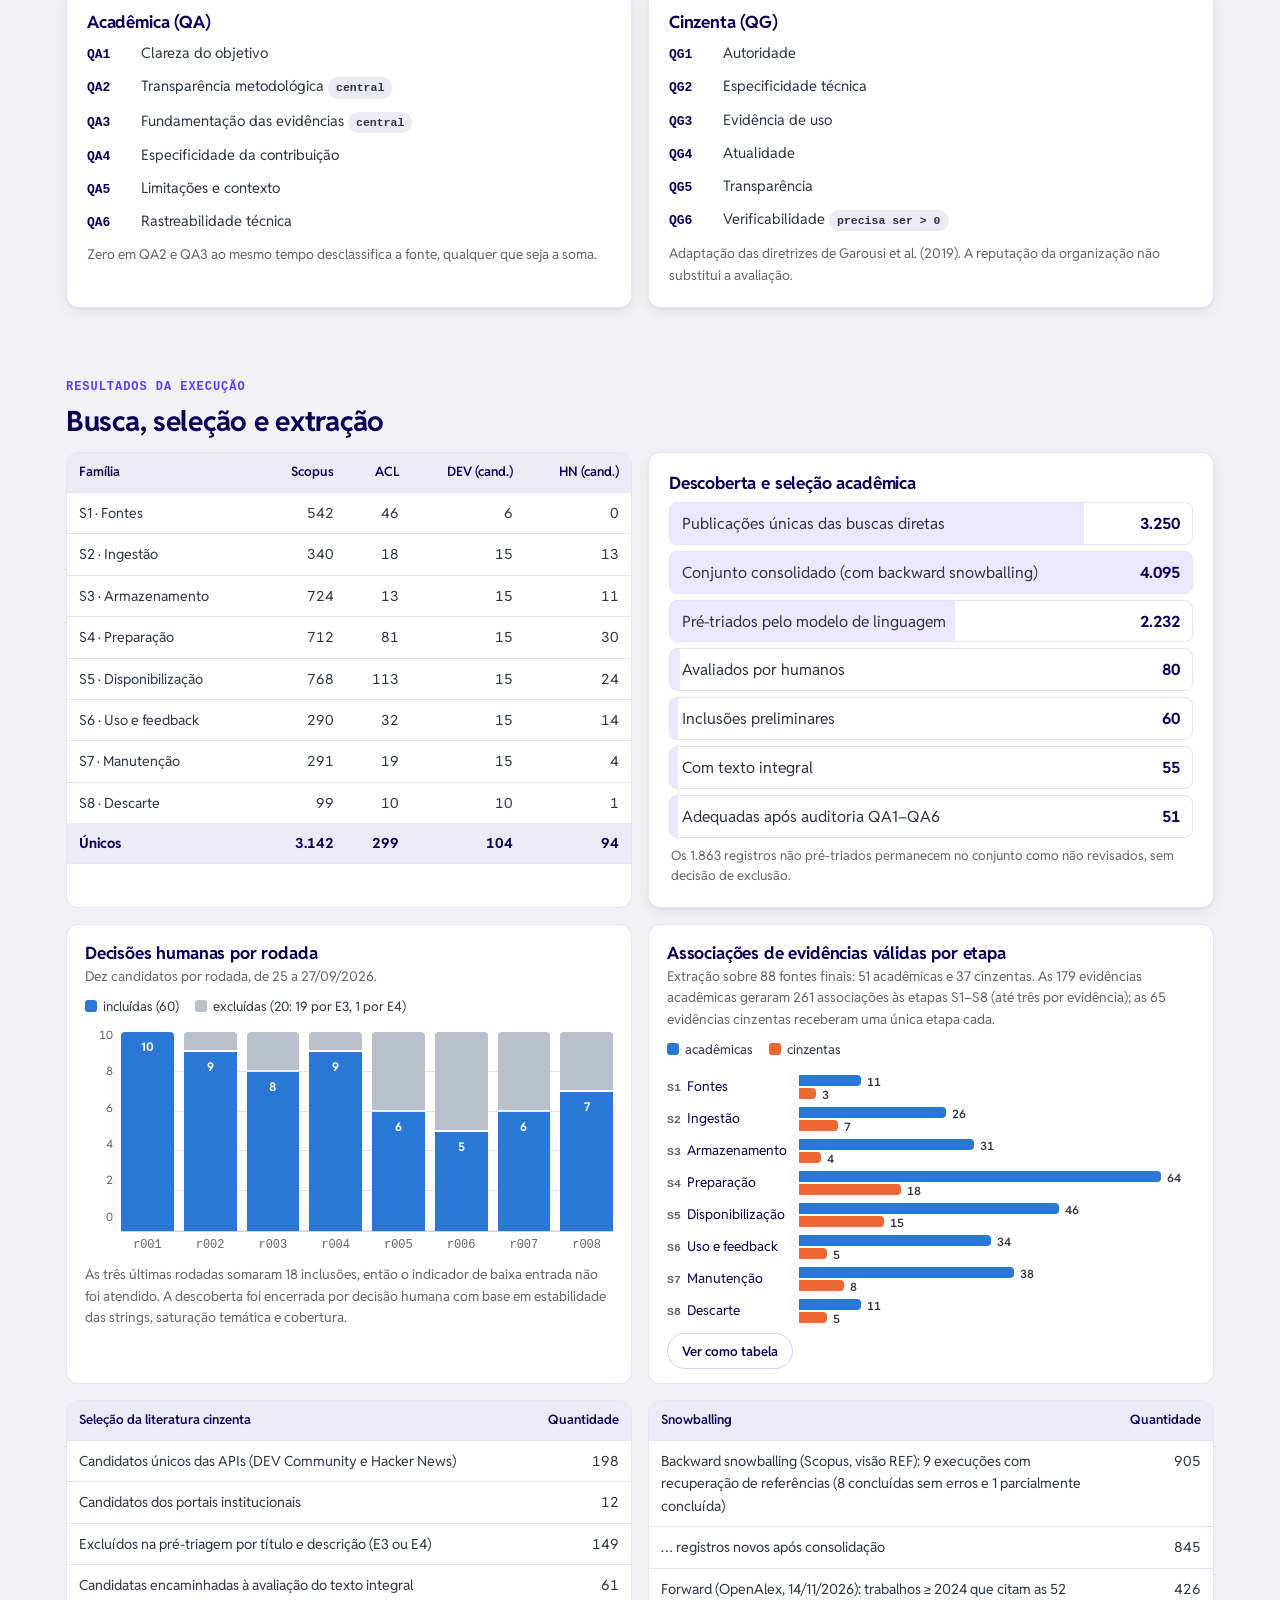
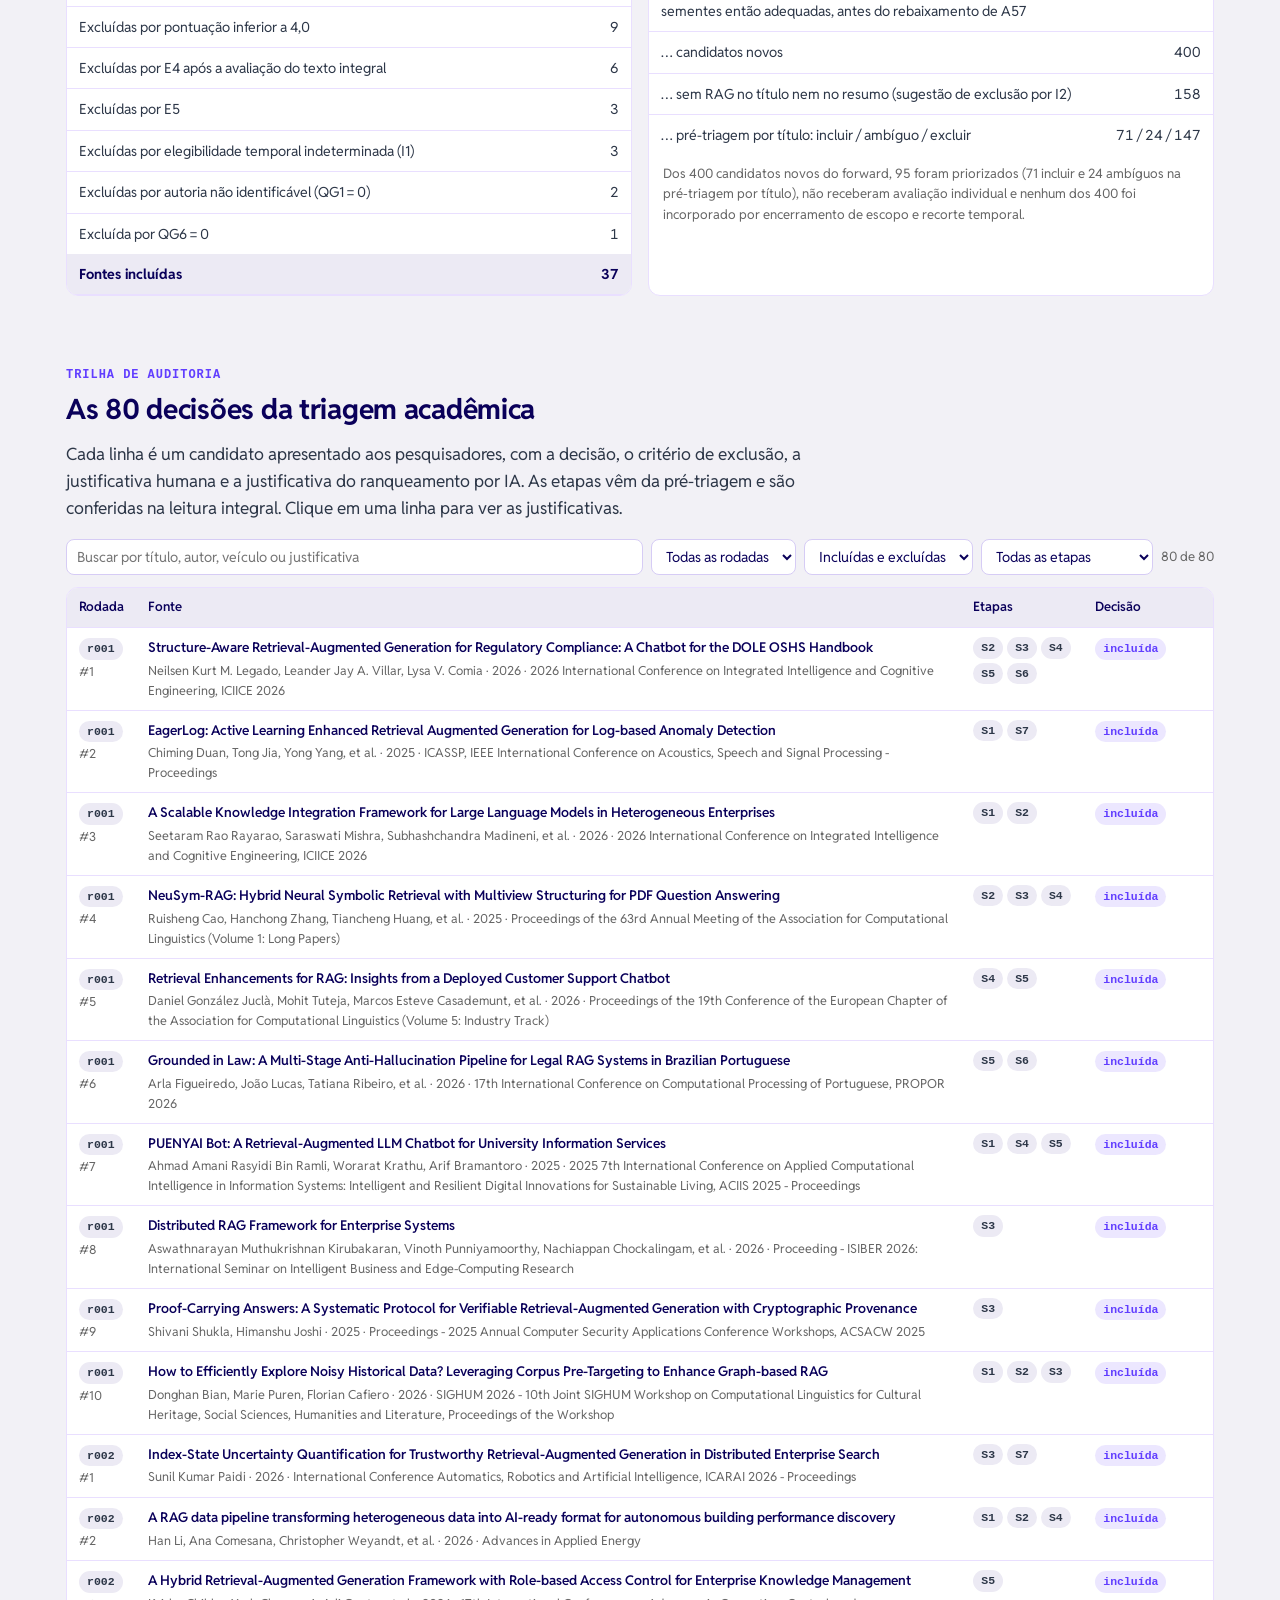
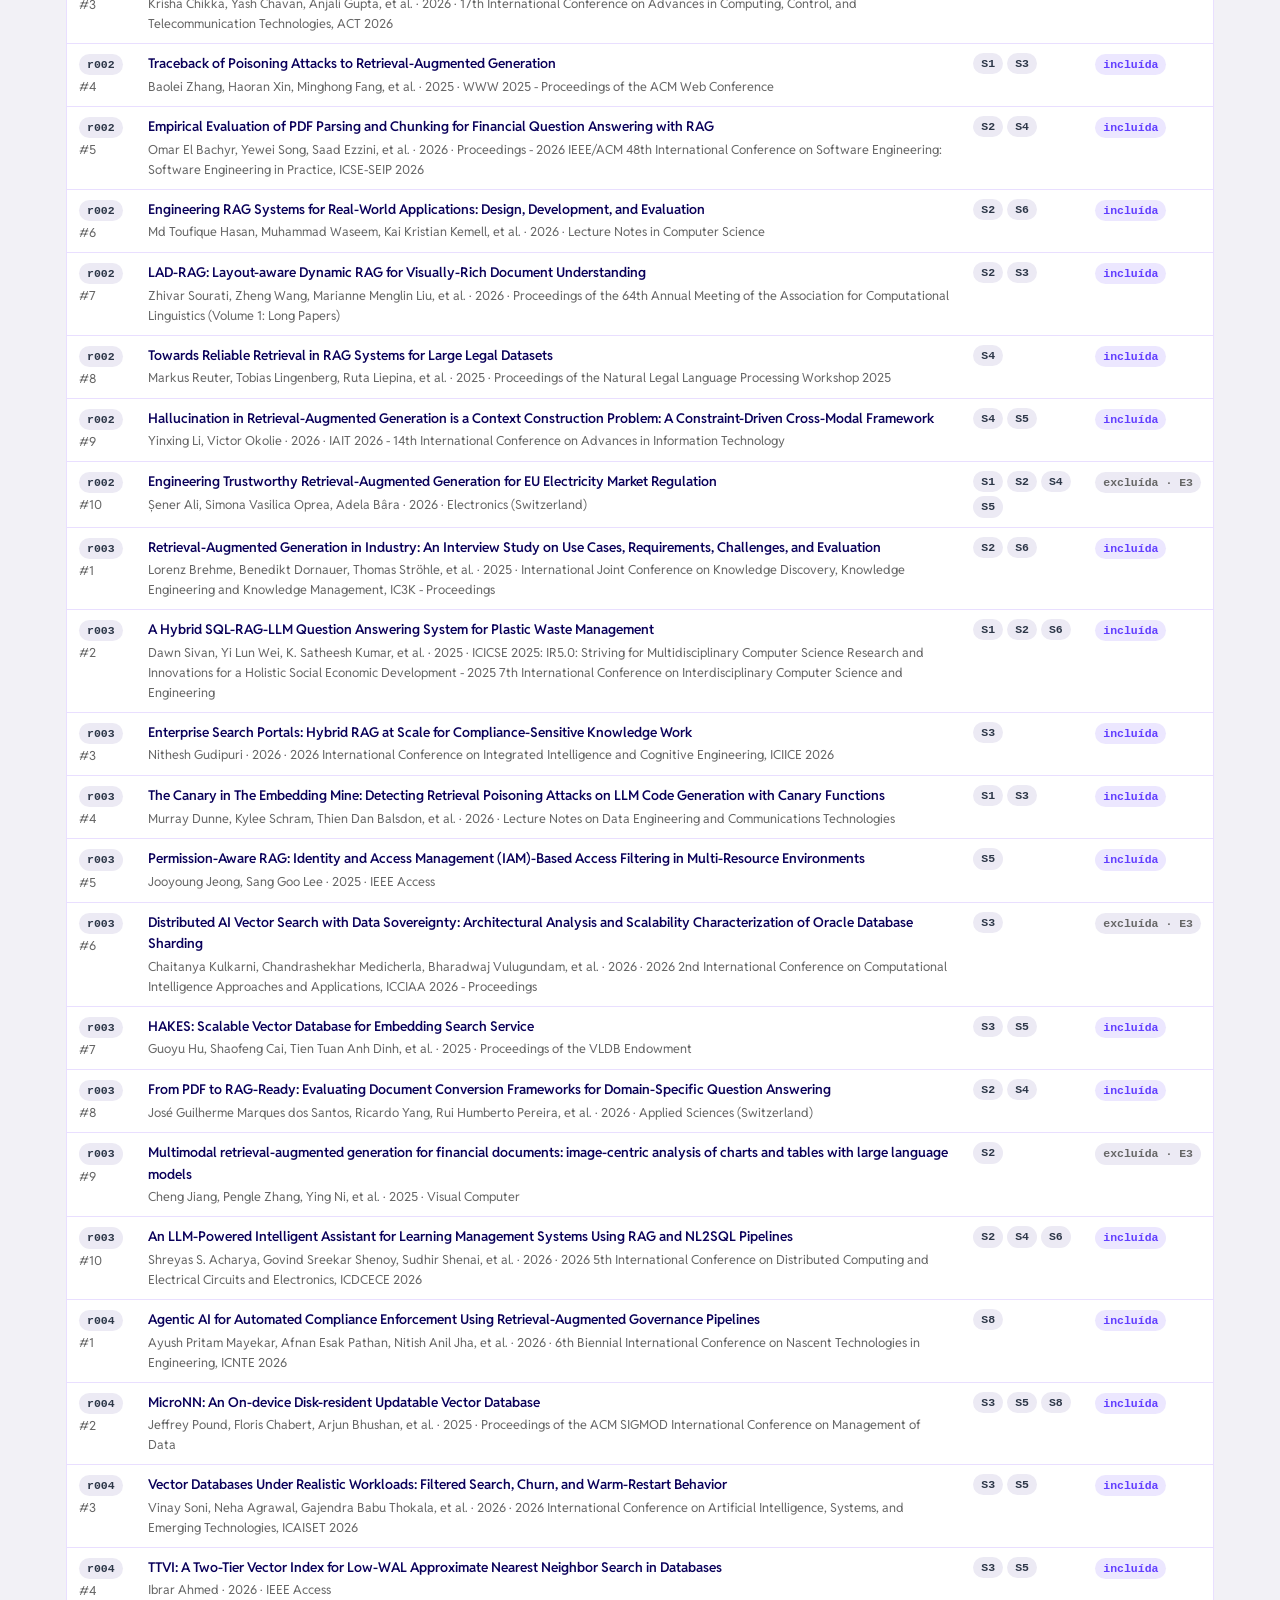
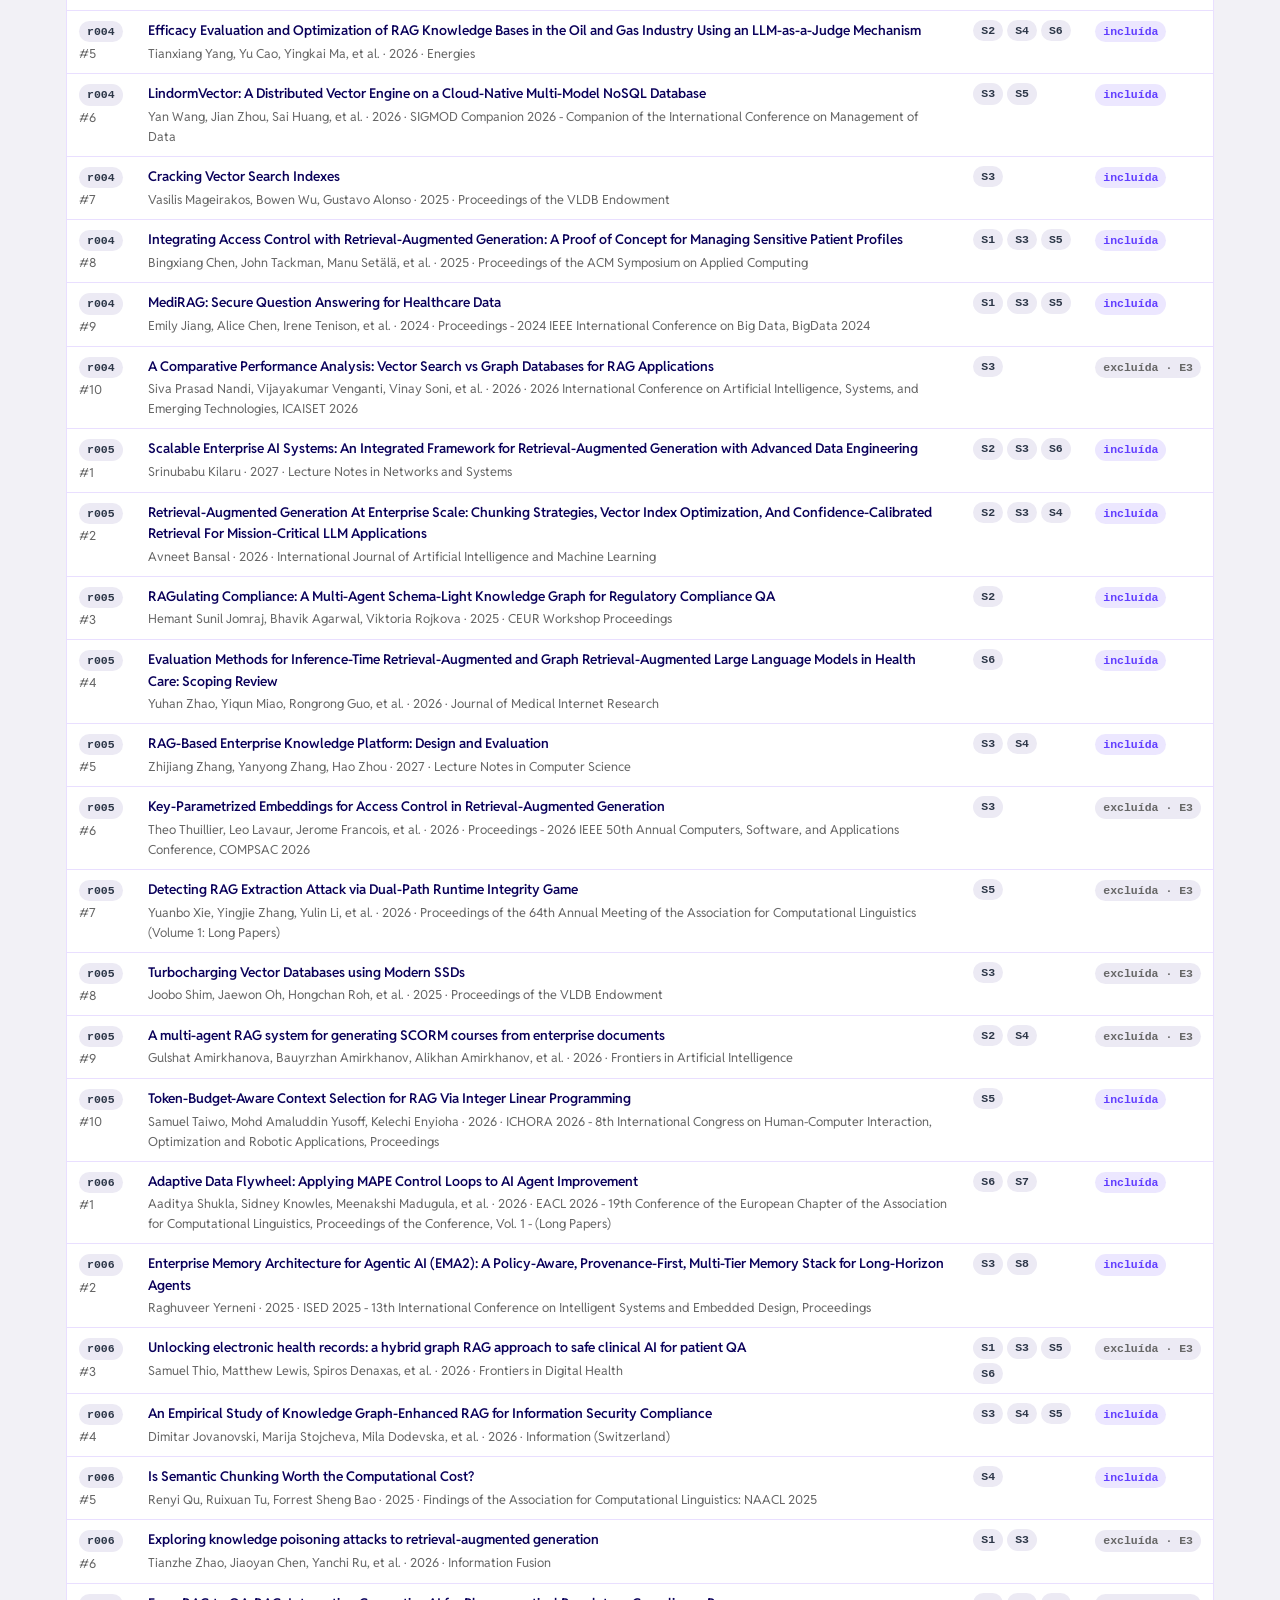
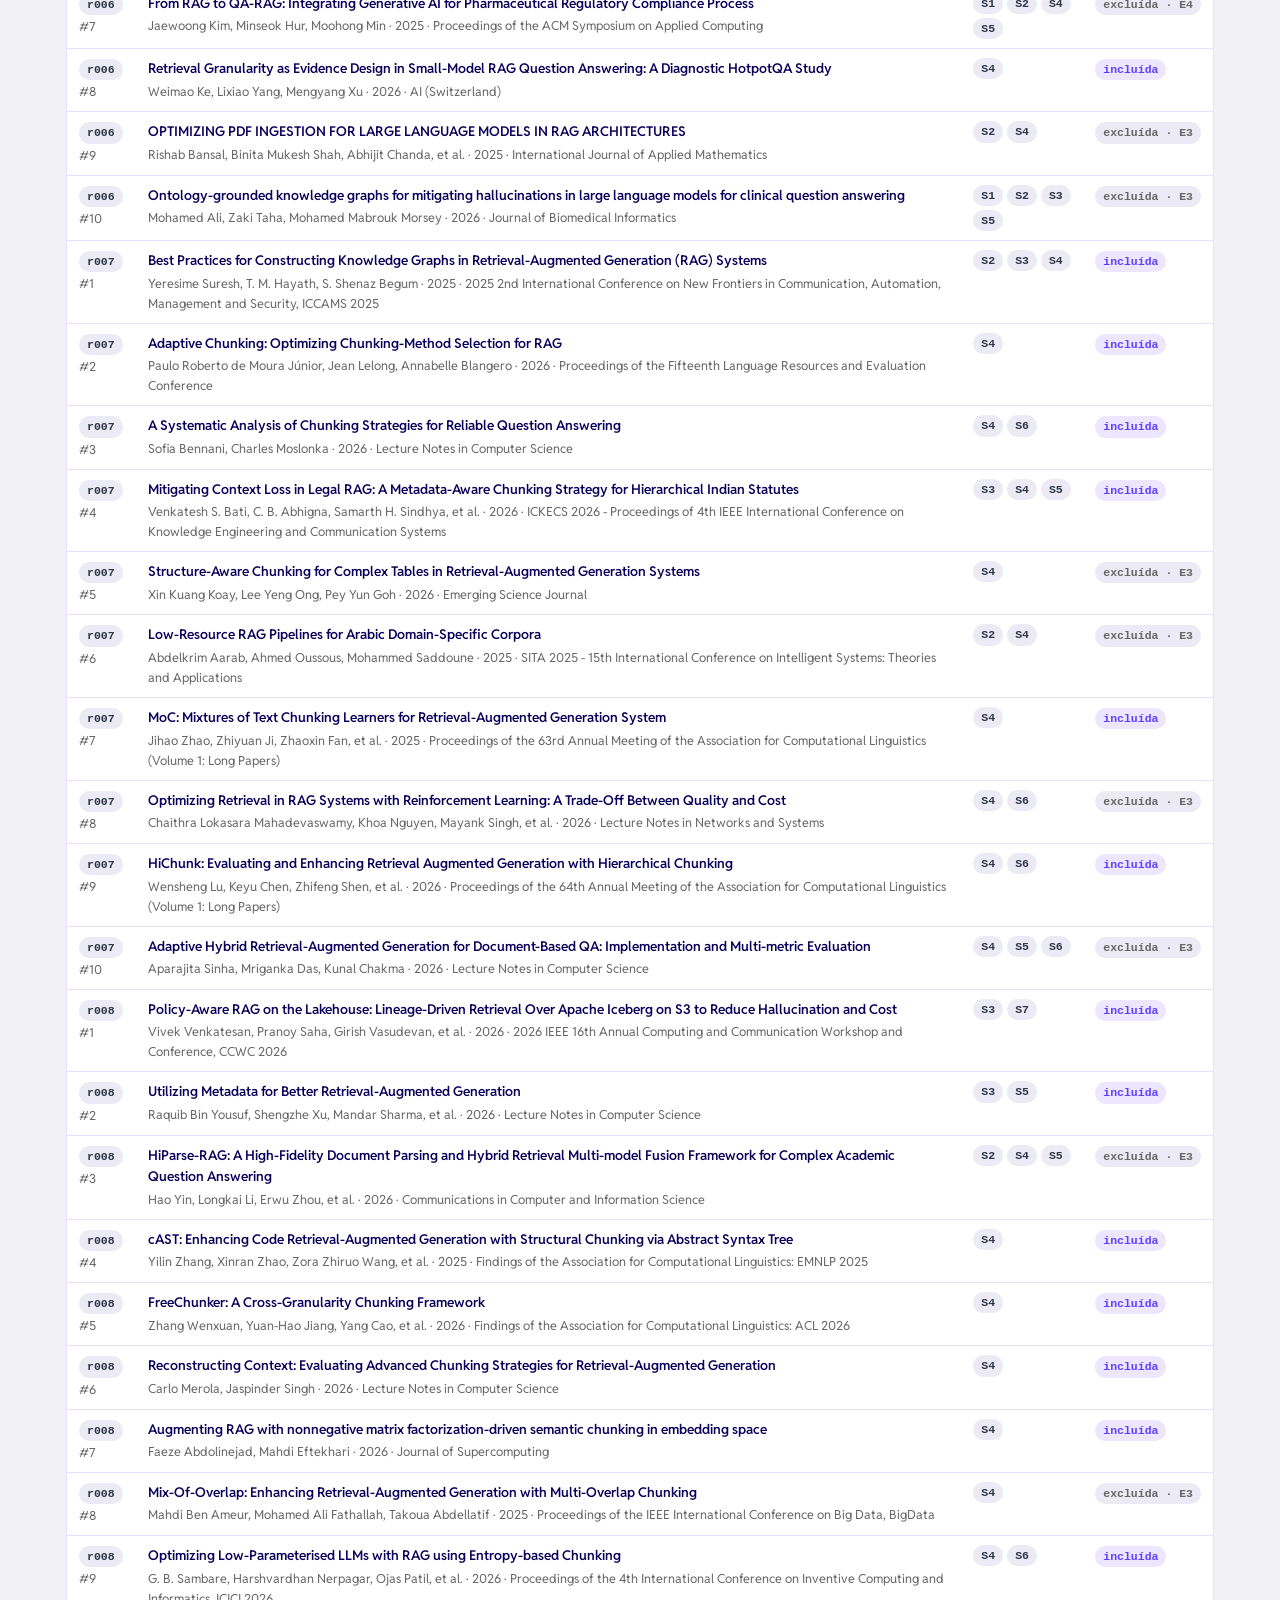
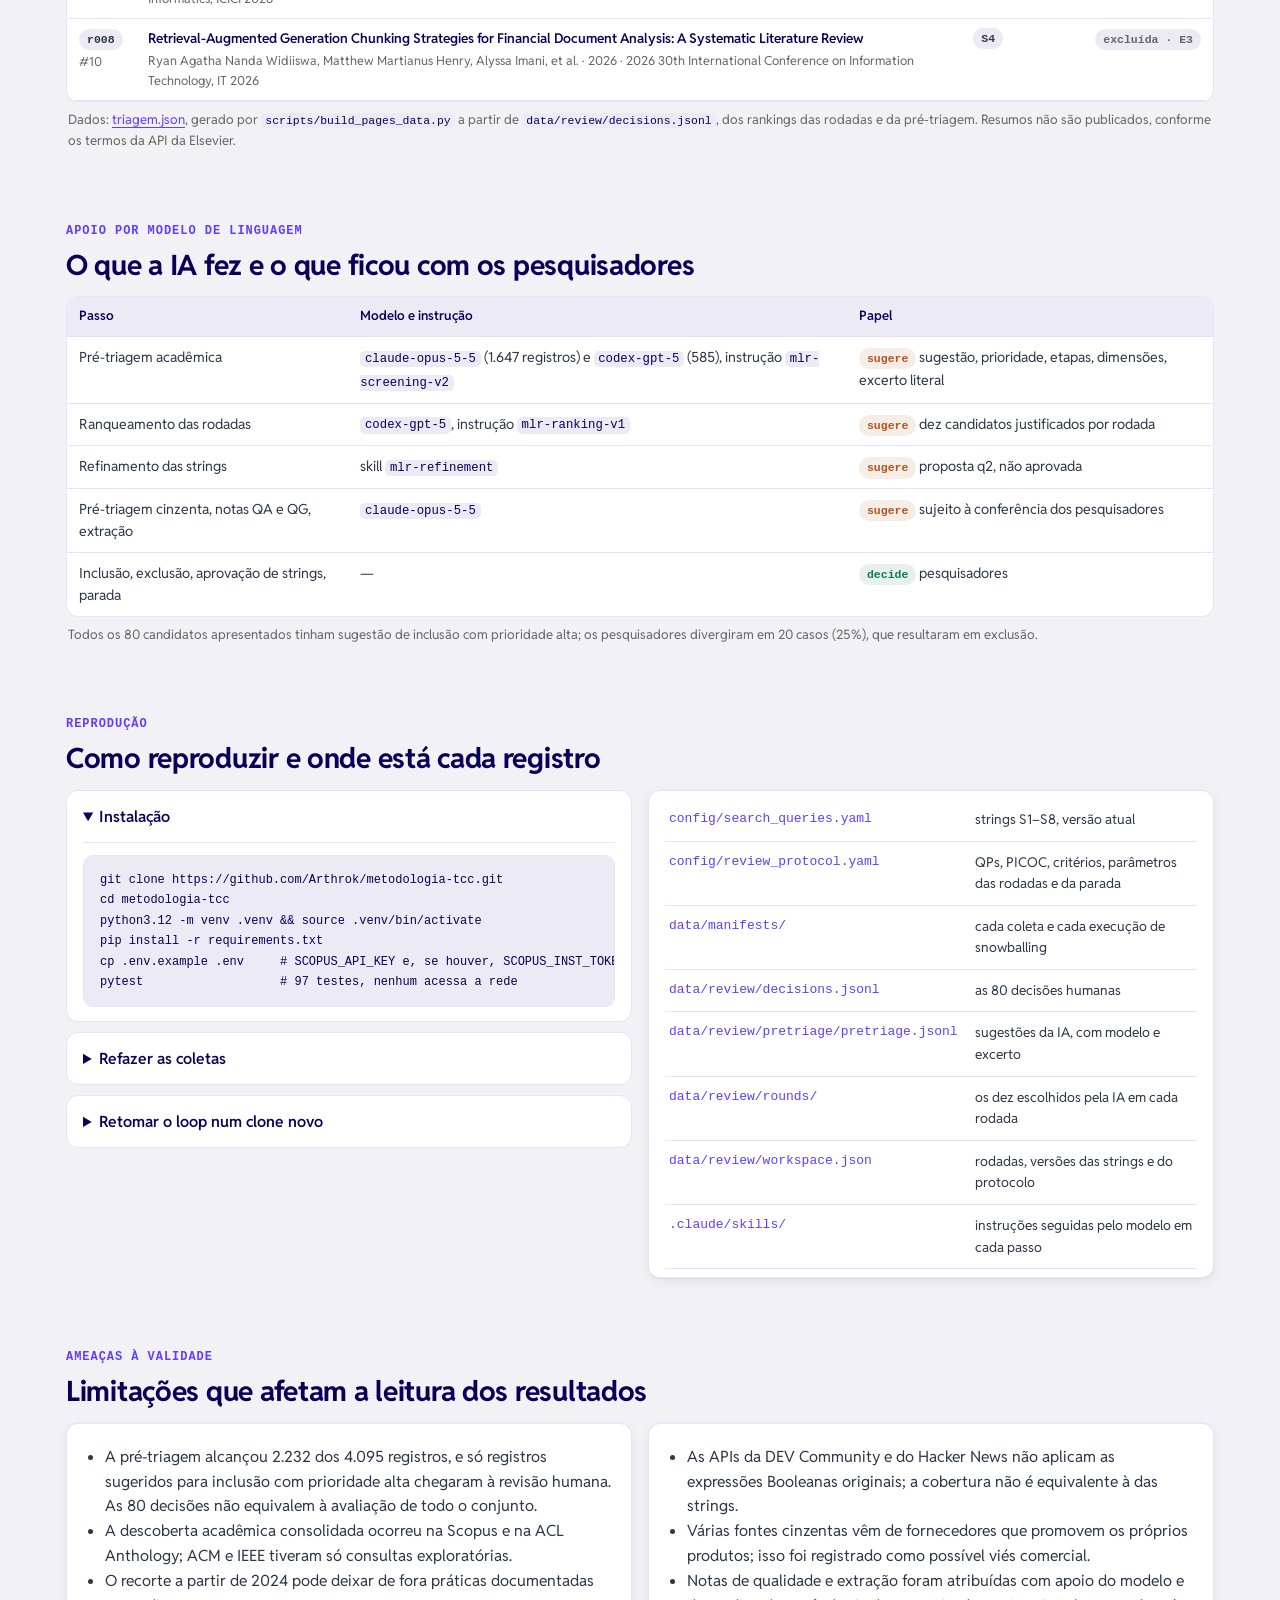
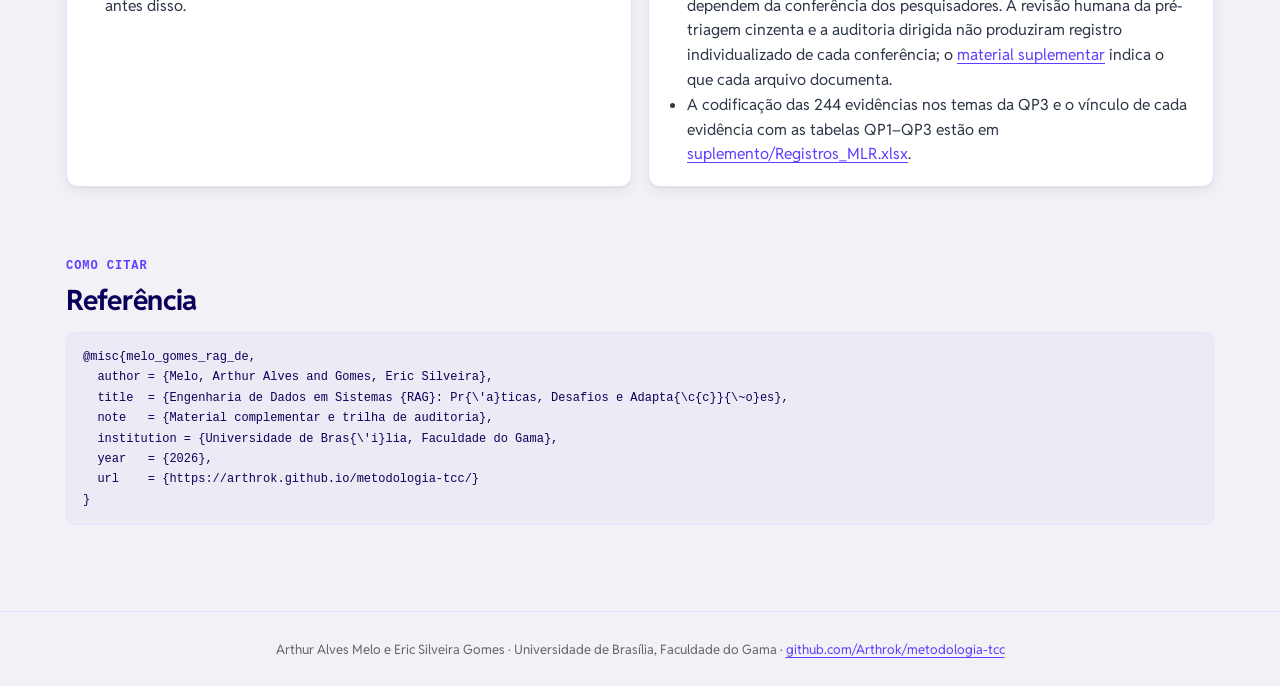
==== commit 05489dfe: "Corrige contagem de execuções do backward snowballing na documentação" ====
--- a/docs/material.html
+++ b/docs/material.html
@@ -241,7 +241,7 @@
       <table>
         <thead><tr><th>Snowballing</th><th class="num">Quantidade</th></tr></thead>
         <tbody>
-          <tr><td>Backward (Scopus, visão REF): referências candidatas em 8 execuções</td><td class="num">905</td></tr>
+          <tr><td>Backward snowballing (Scopus, visão REF): 9 execuções com recuperação de referências (8 concluídas sem erros e 1 parcialmente concluída)</td><td class="num">905</td></tr>
           <tr><td>… registros novos após consolidação</td><td class="num">845</td></tr>
           <tr><td>Forward (OpenAlex, 14/11/2026): trabalhos ≥ 2024 que citam as 52 sementes então adequadas, antes do rebaixamento de A57</td><td class="num">426</td></tr>
           <tr><td>… candidatos novos</td><td class="num">400</td></tr>
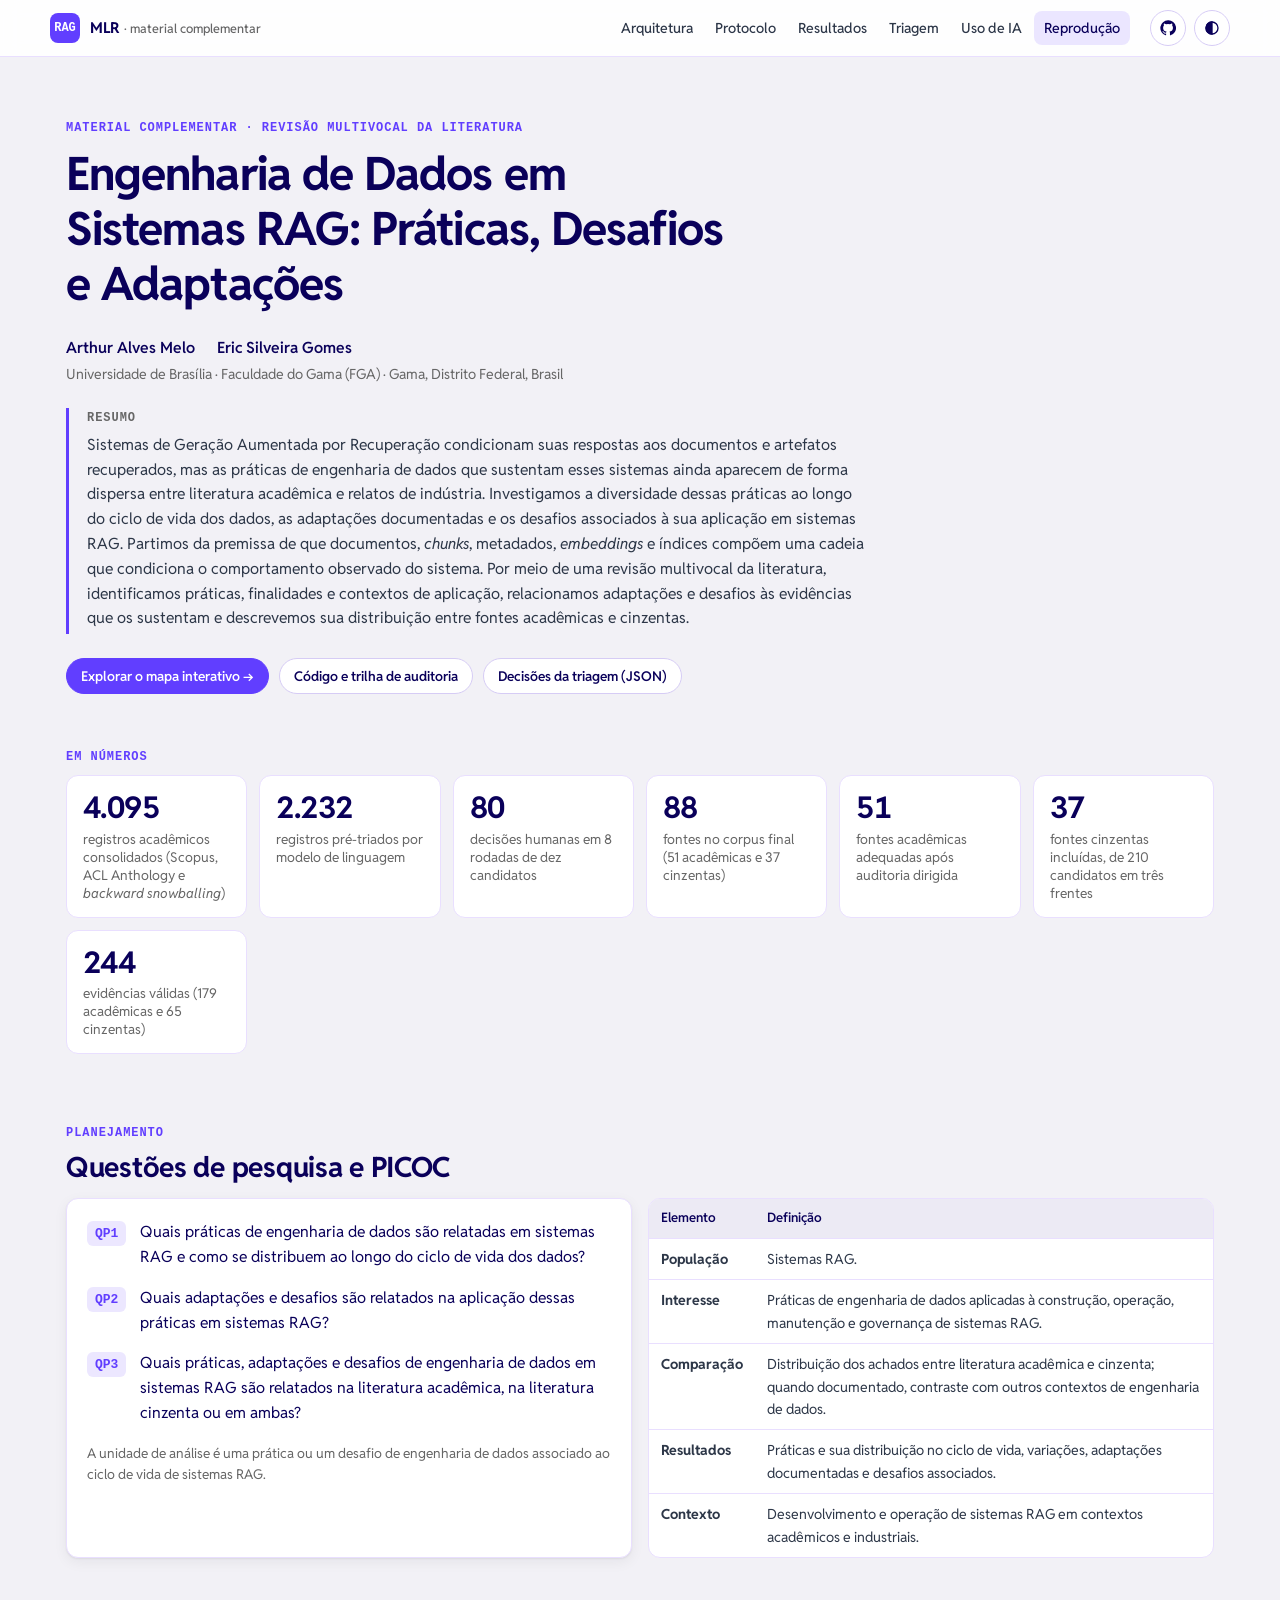
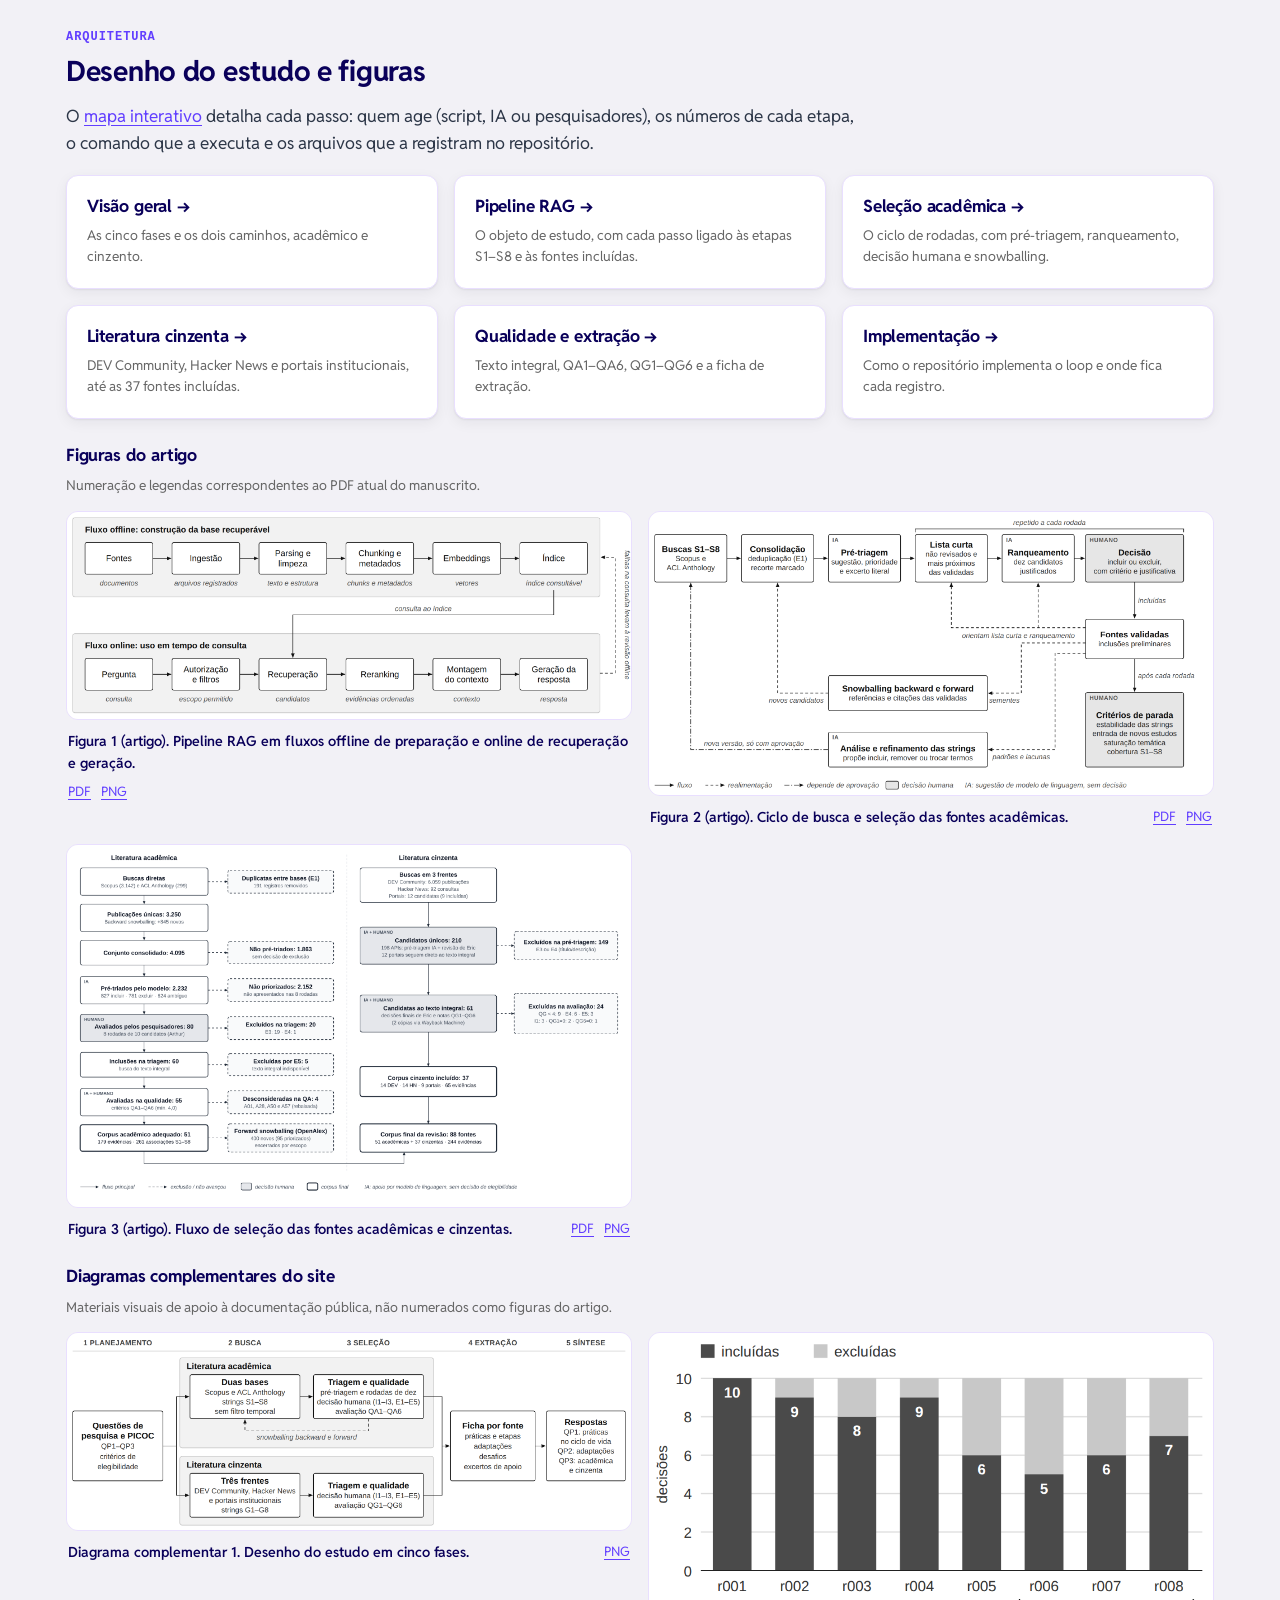
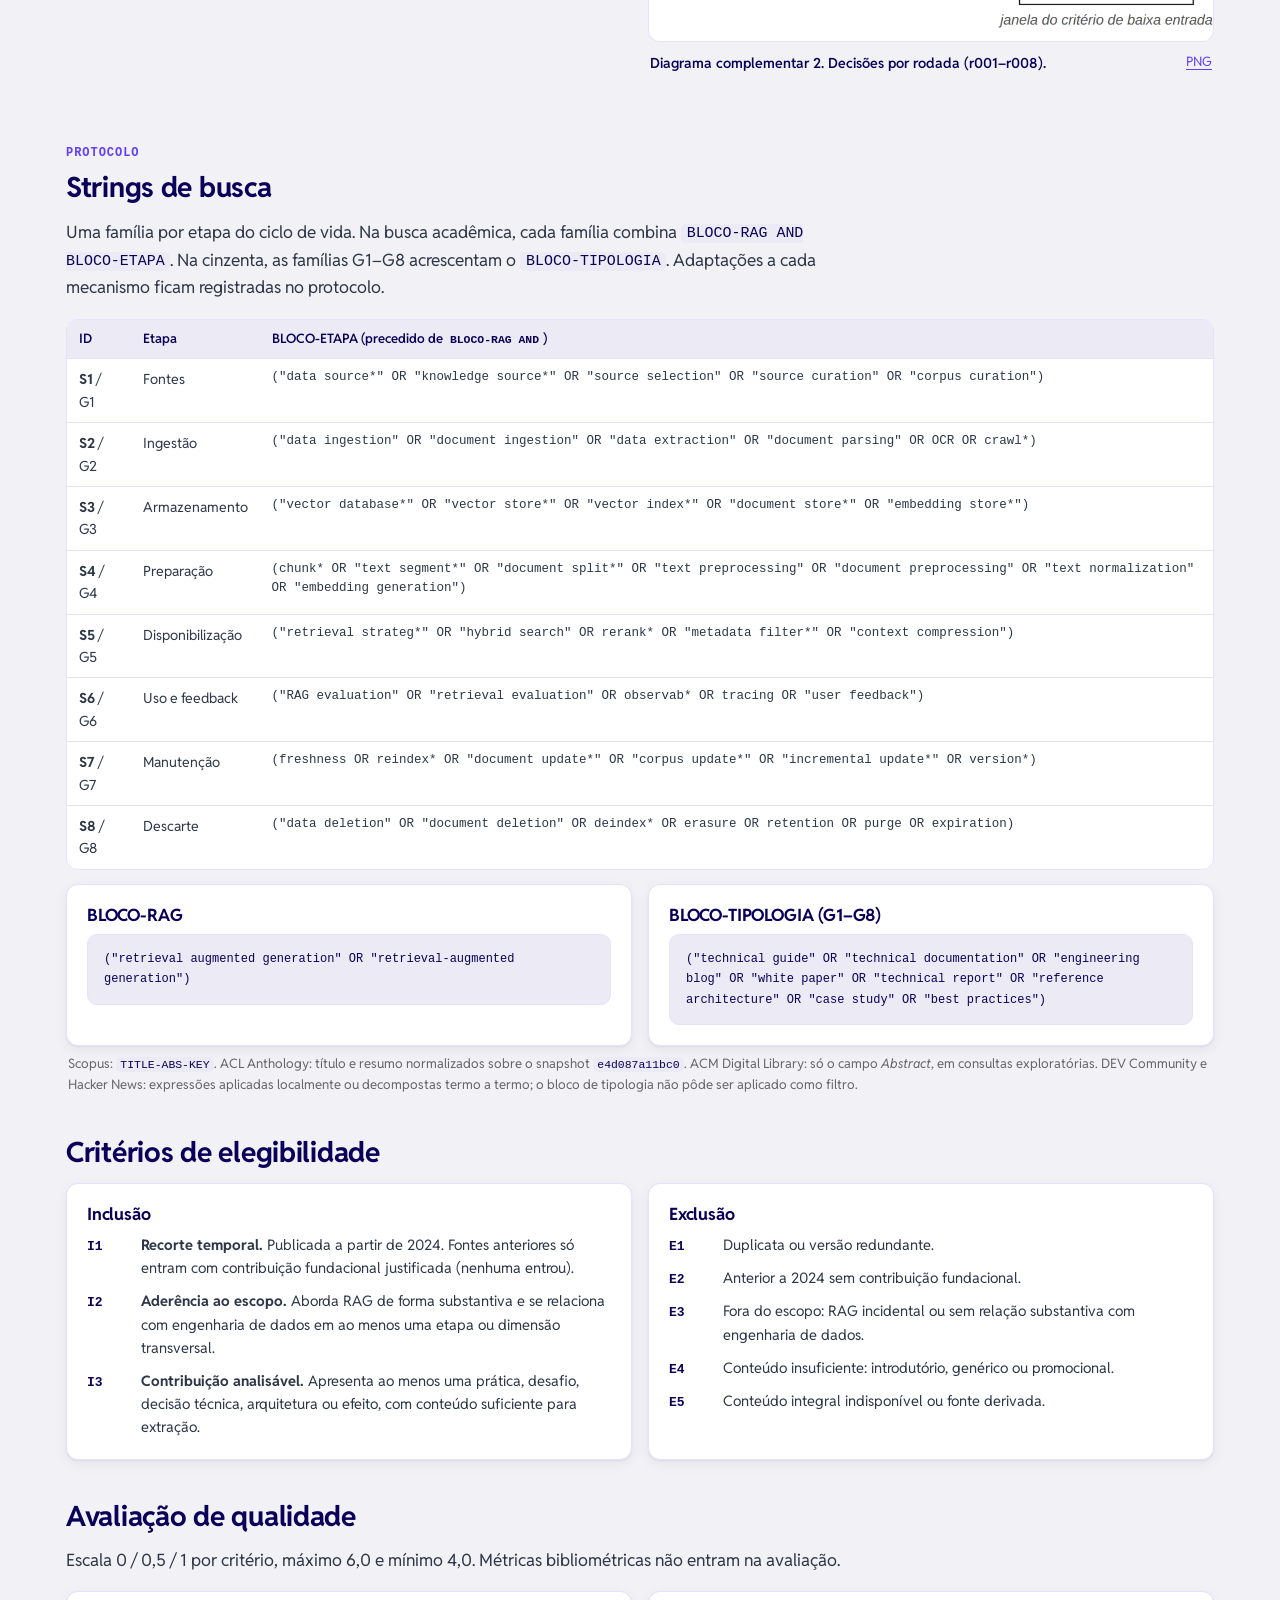
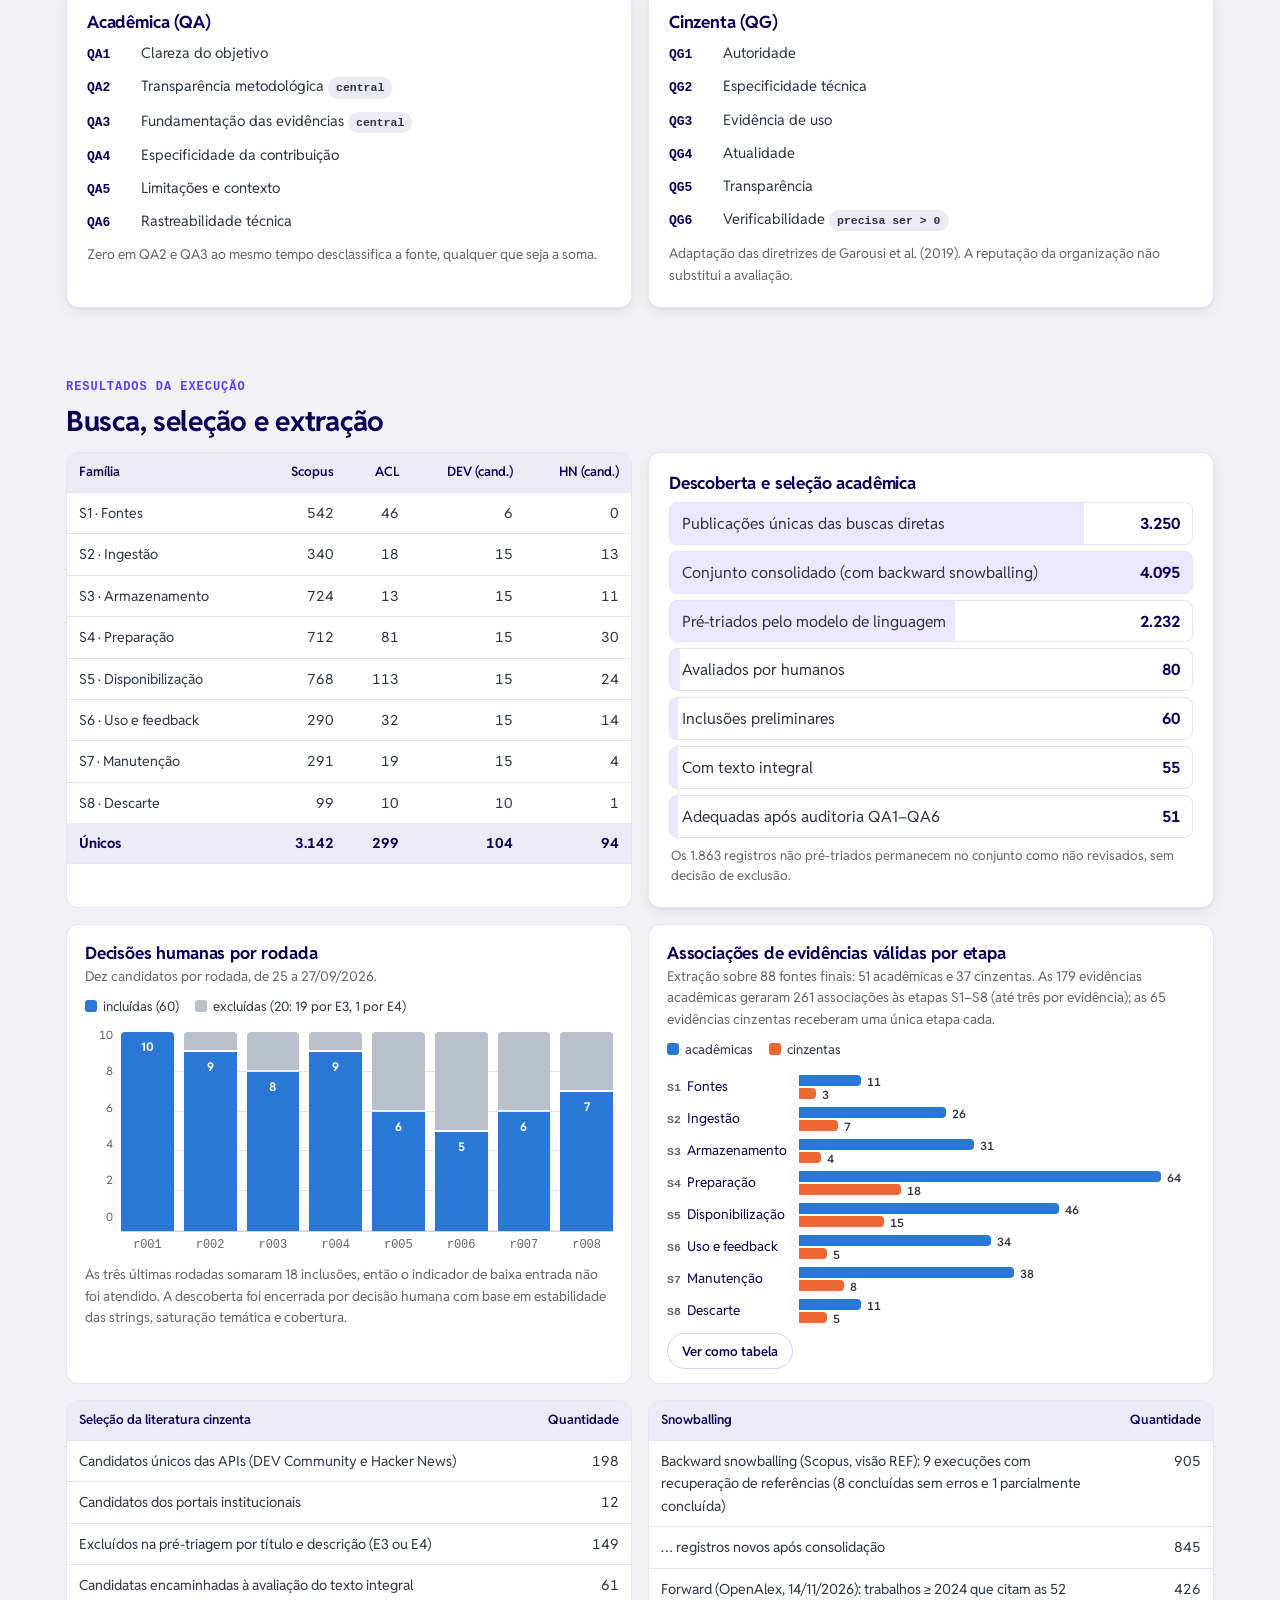
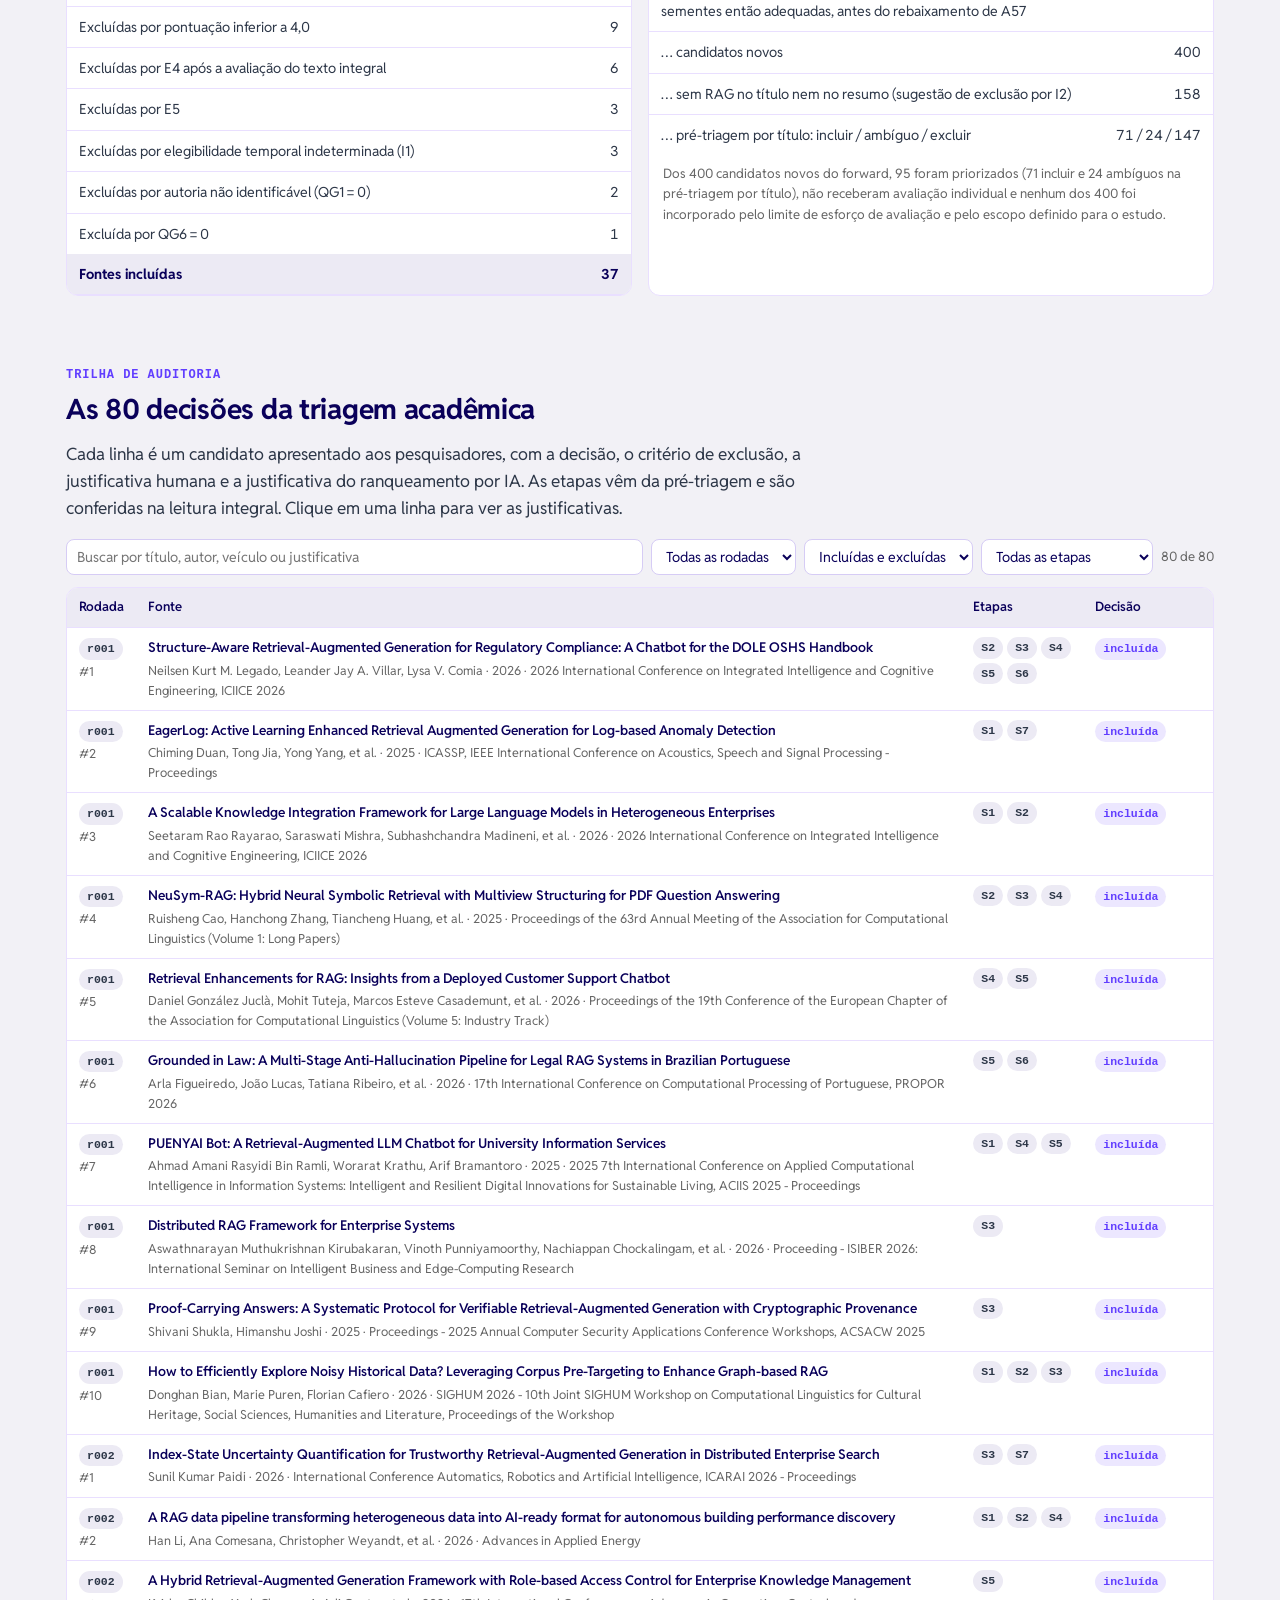
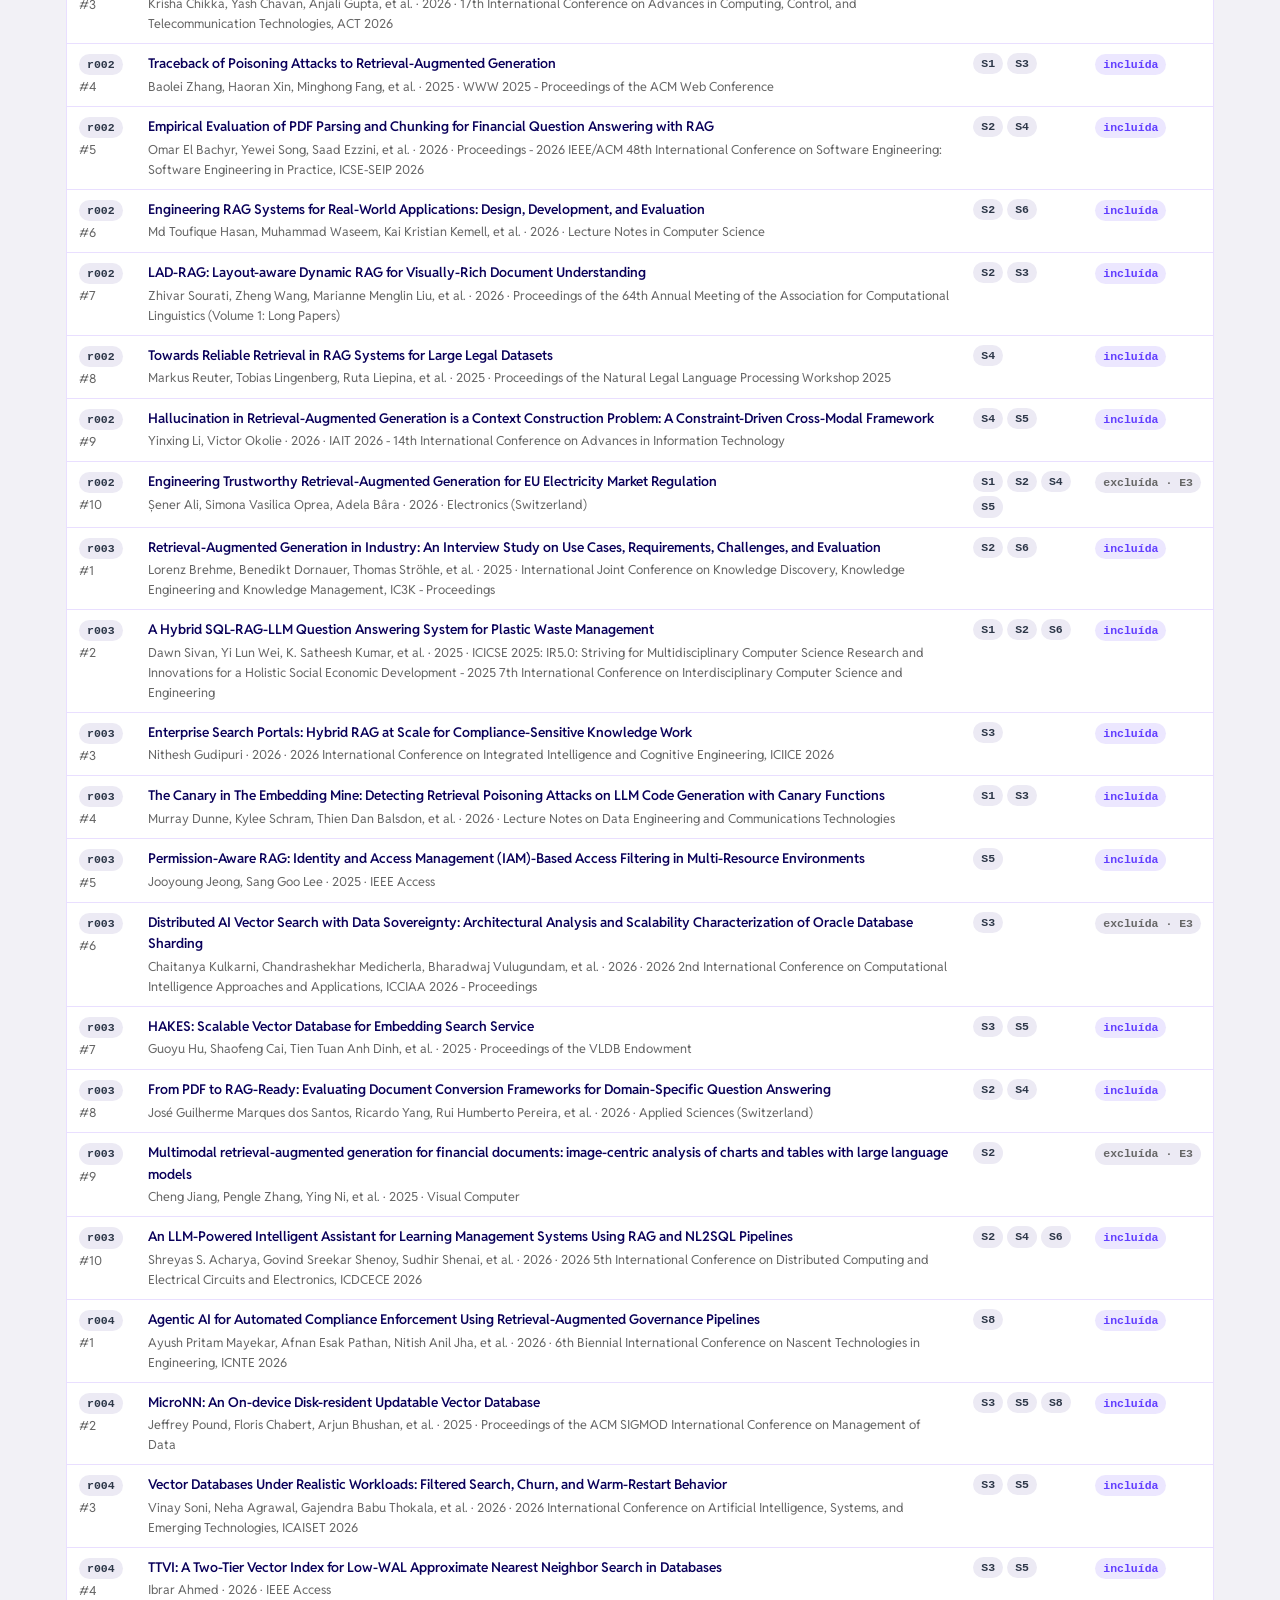
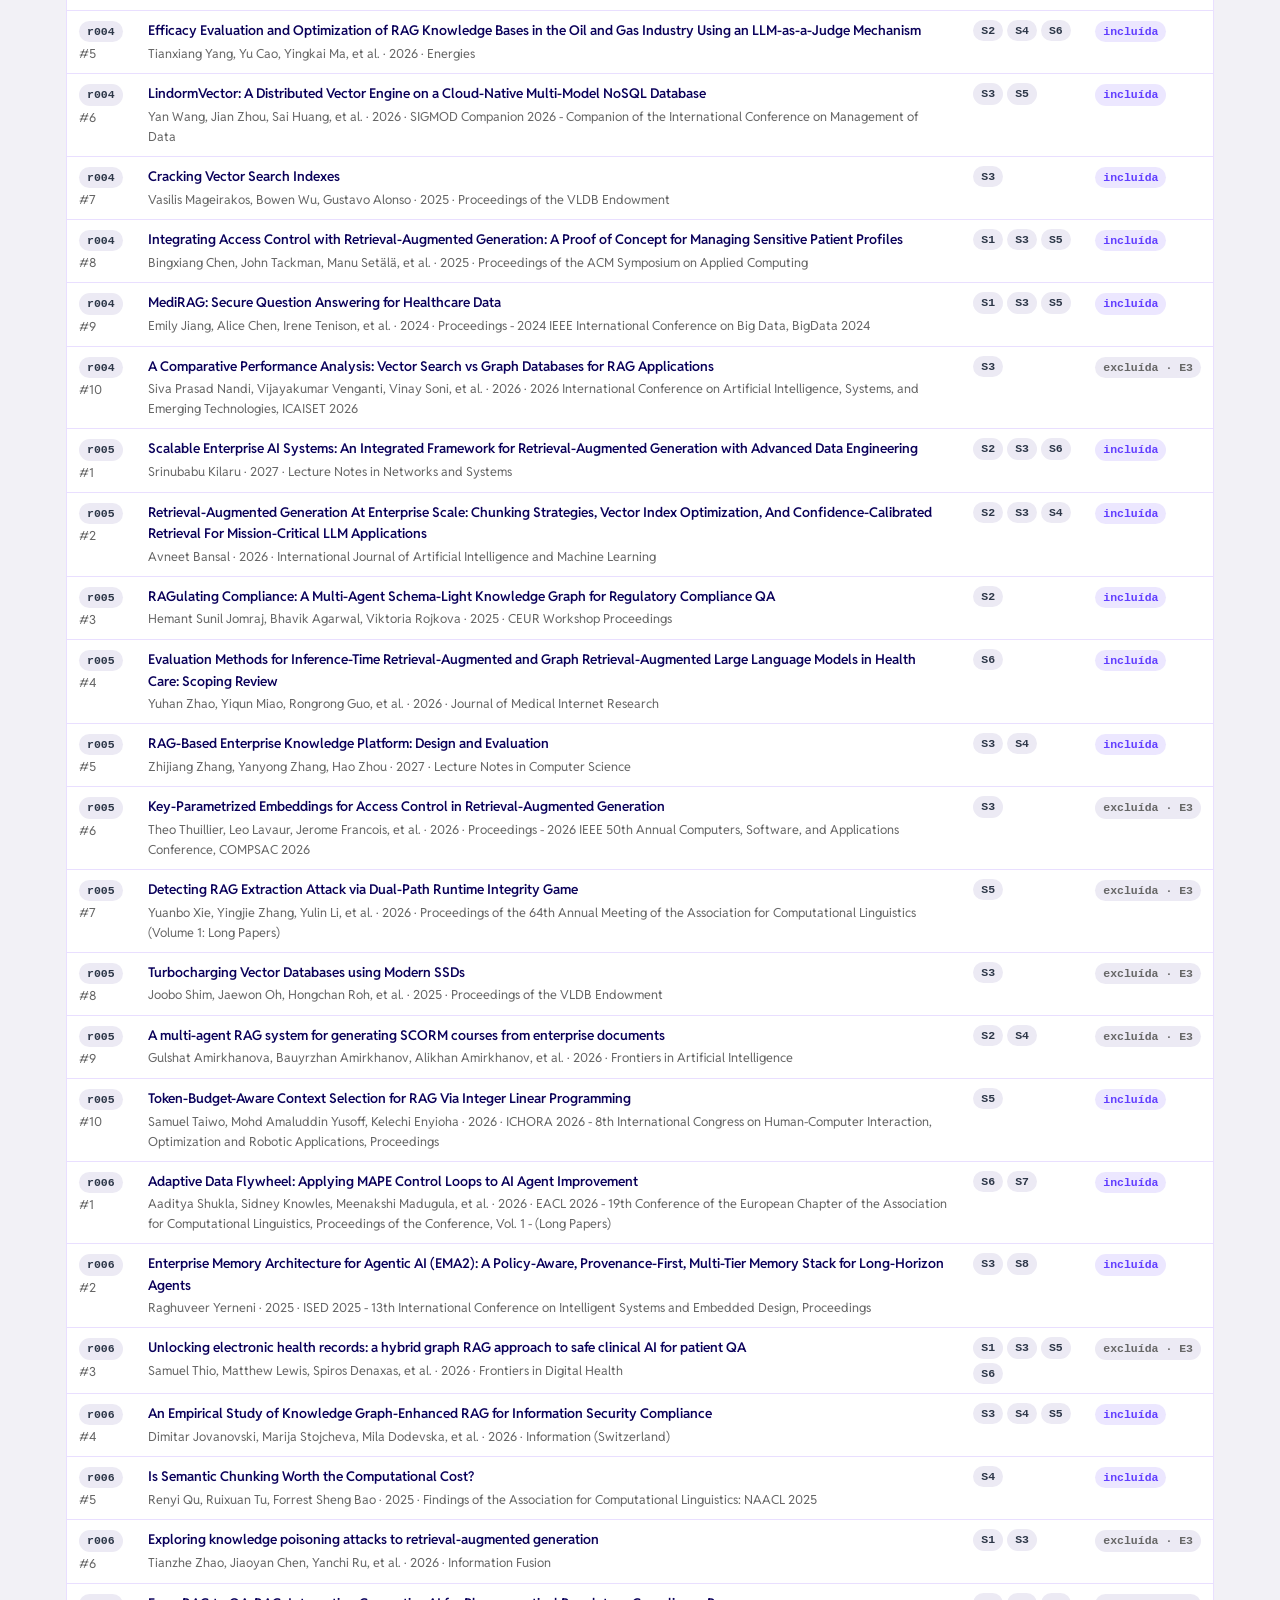
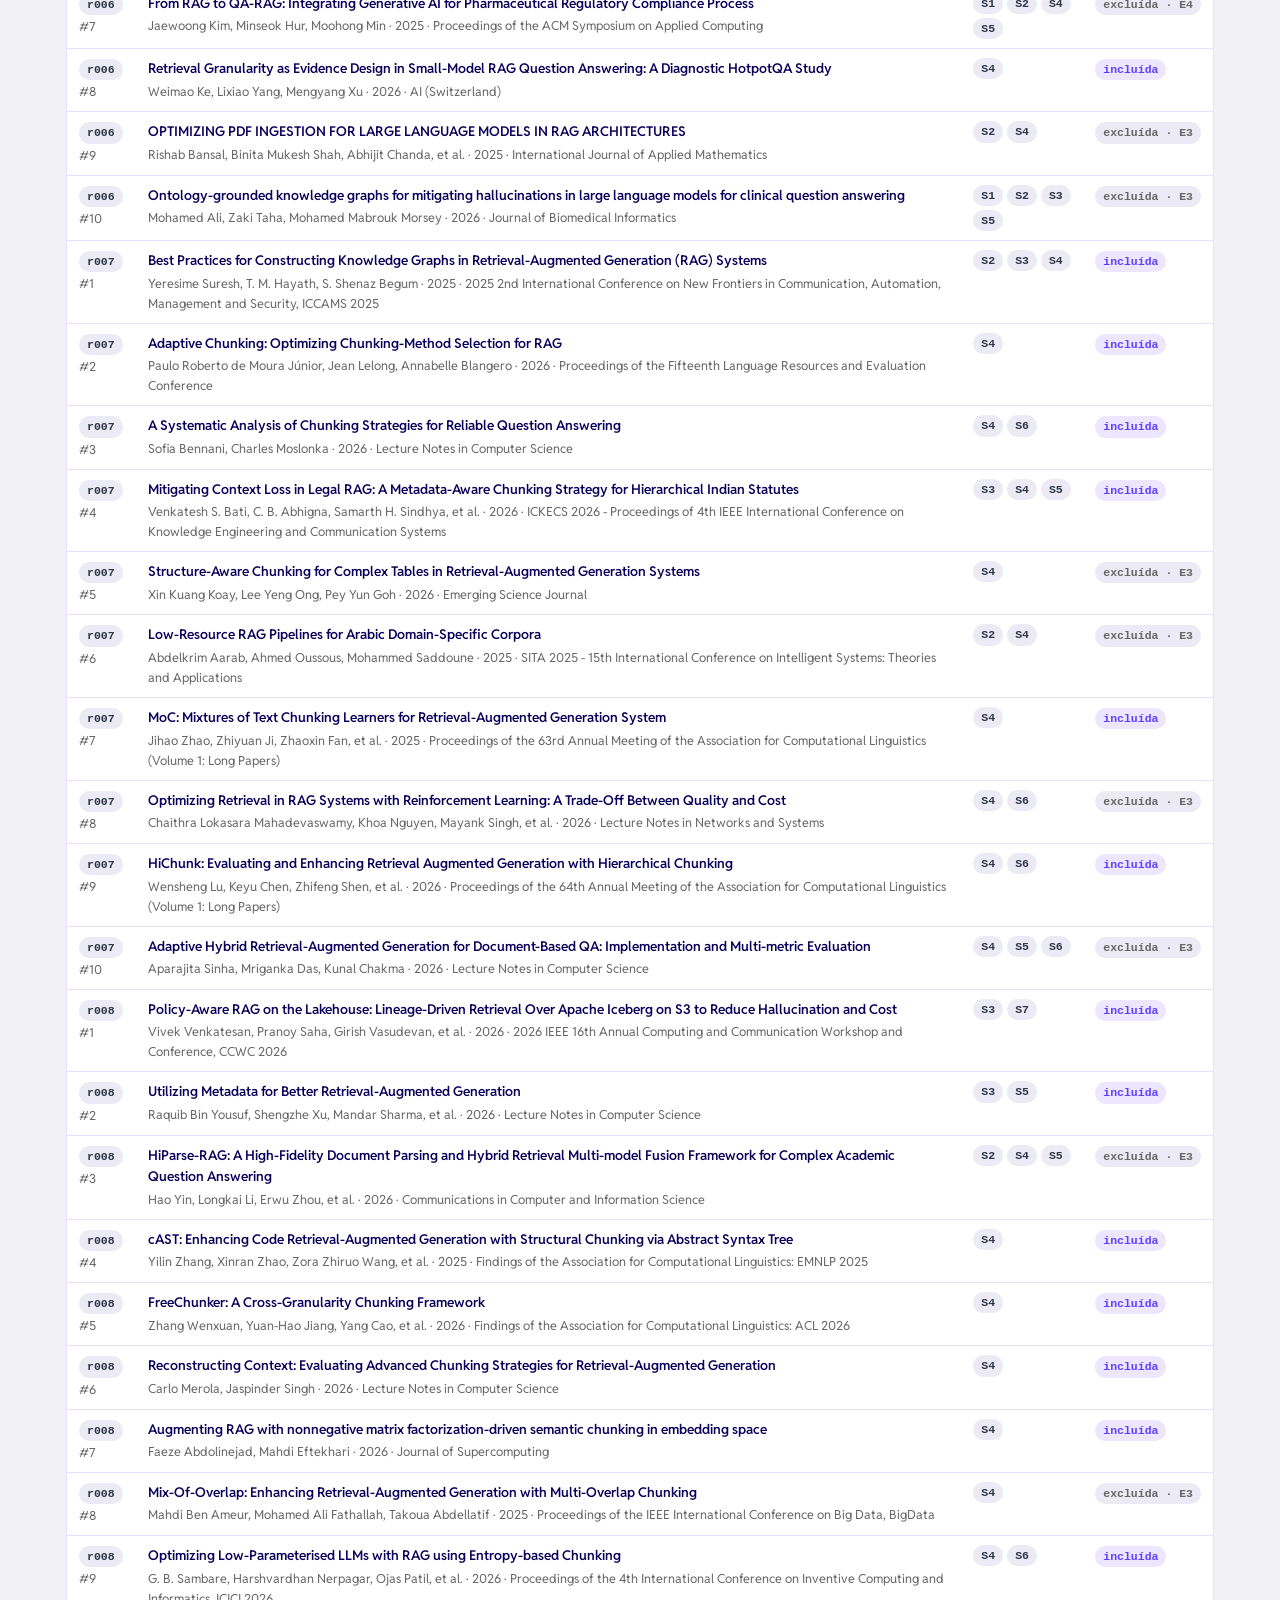
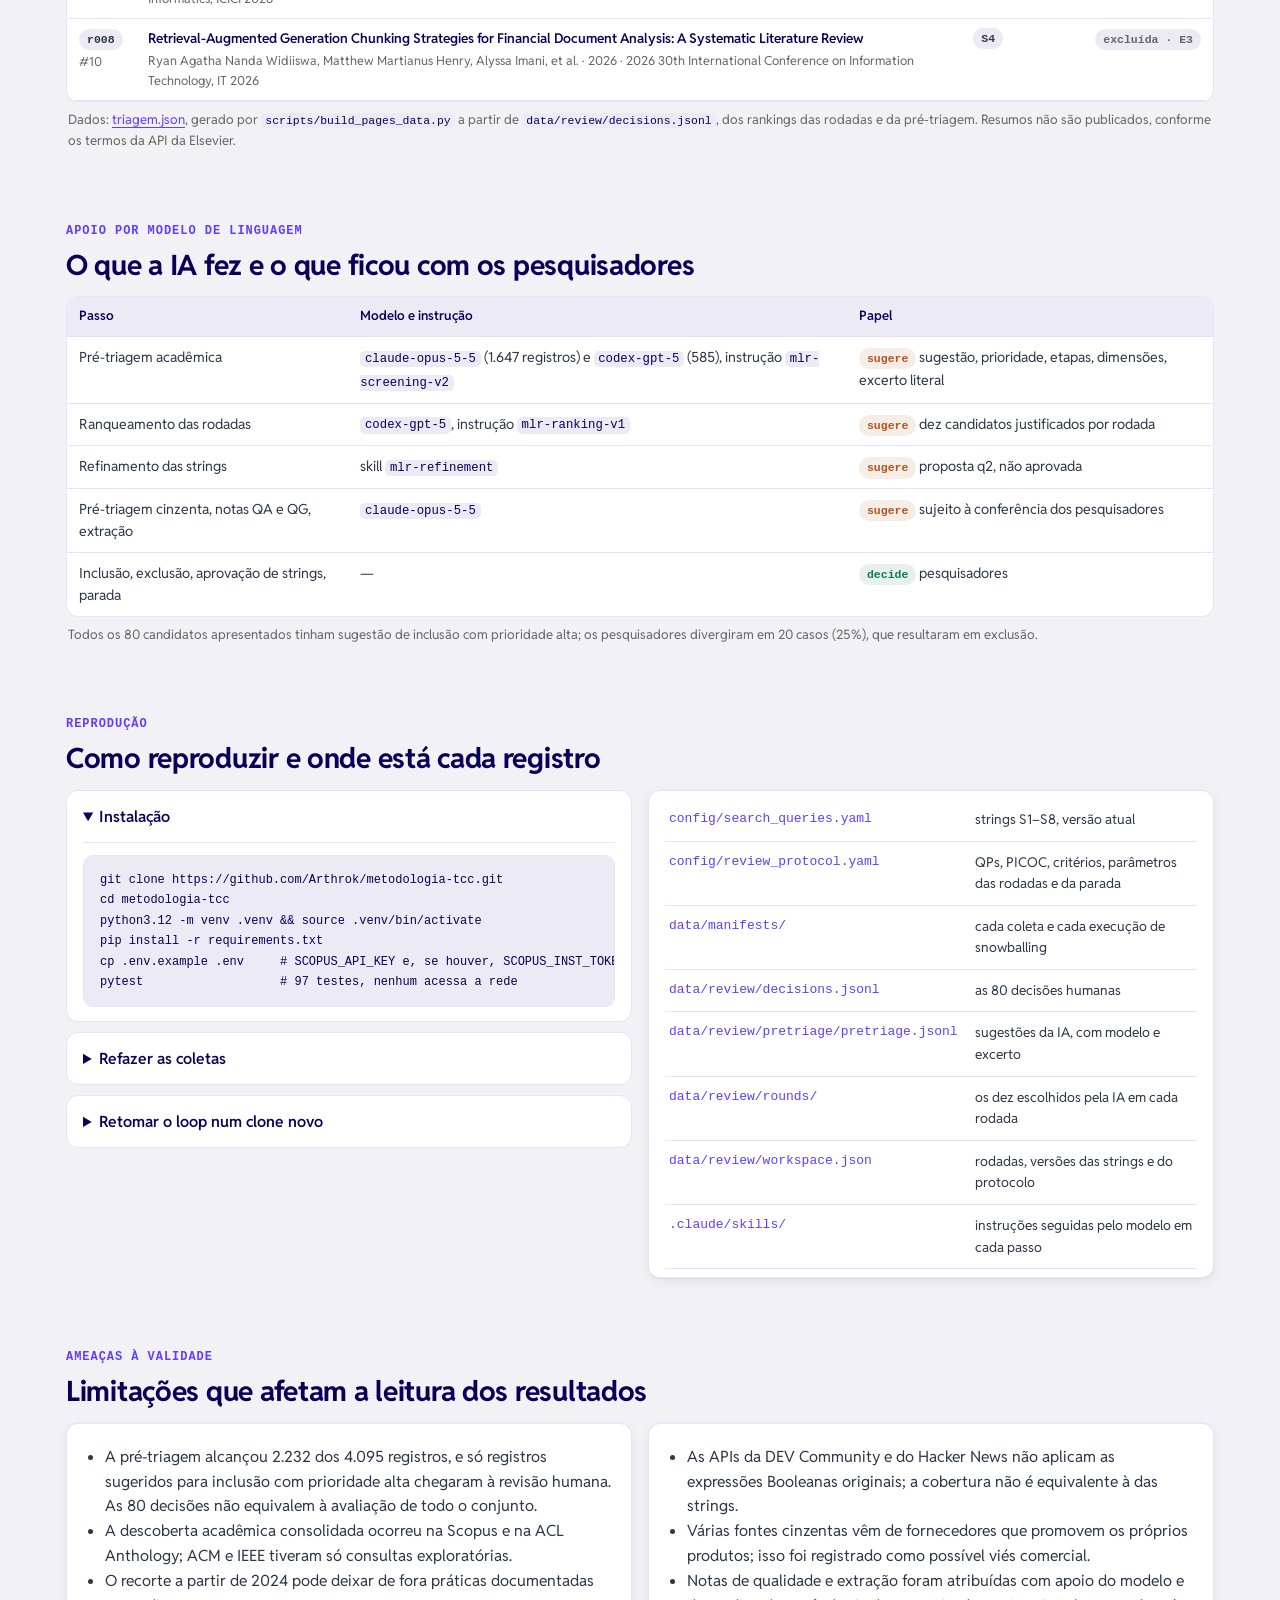
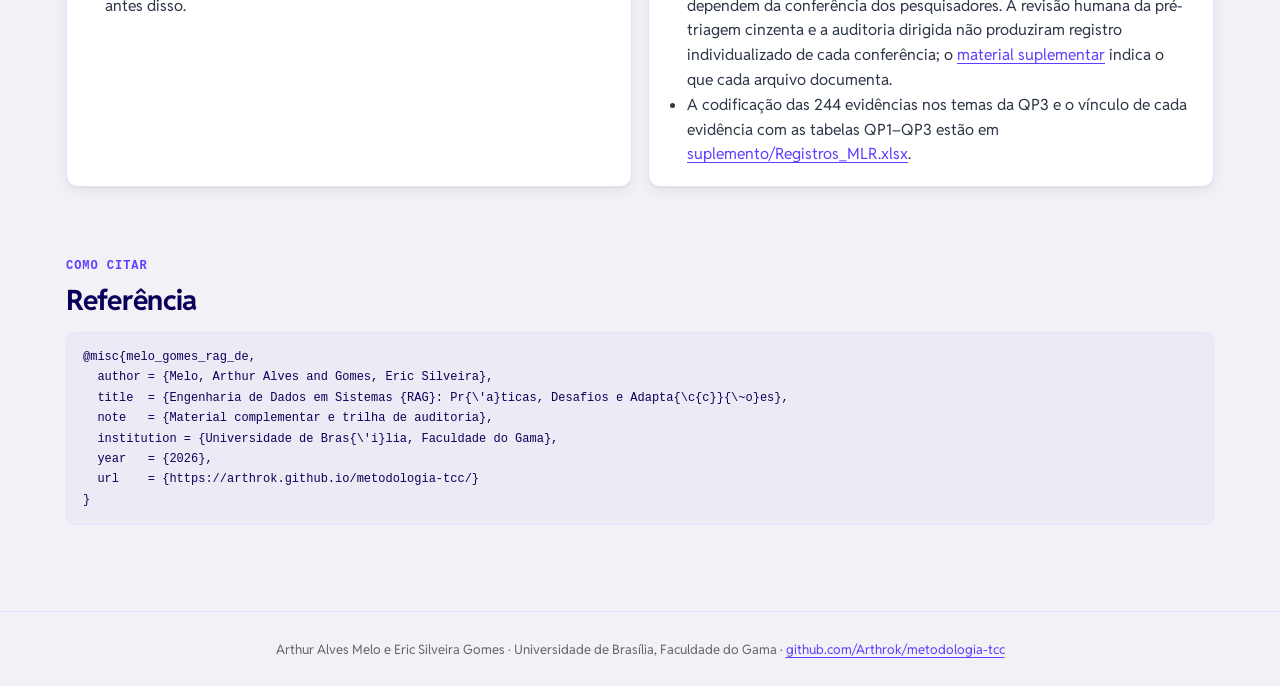
==== commit 12bd241d: "Alinha figura de seleção, evidências QP3 e documentação final" ====
--- a/docs/material.html
+++ b/docs/material.html
@@ -249,7 +249,7 @@
           <tr><td>… pré-triagem por título: incluir / ambíguo / excluir</td><td class="num">71 / 24 / 147</td></tr>
         </tbody>
       </table>
-      <p class="caption" style="padding:0 12px 10px">Dos 400 candidatos novos do forward, 95 foram priorizados (71 incluir e 24 ambíguos na pré-triagem por título), não receberam avaliação individual e nenhum dos 400 foi incorporado por encerramento de escopo e recorte temporal.</p>
+      <p class="caption" style="padding:0 12px 10px">Dos 400 candidatos novos do forward, 95 foram priorizados (71 incluir e 24 ambíguos na pré-triagem por título), não receberam avaliação individual e nenhum dos 400 foi incorporado pelo limite de esforço de avaliação e pelo escopo definido para o estudo.</p>
     </div>
   </div>
 </section>
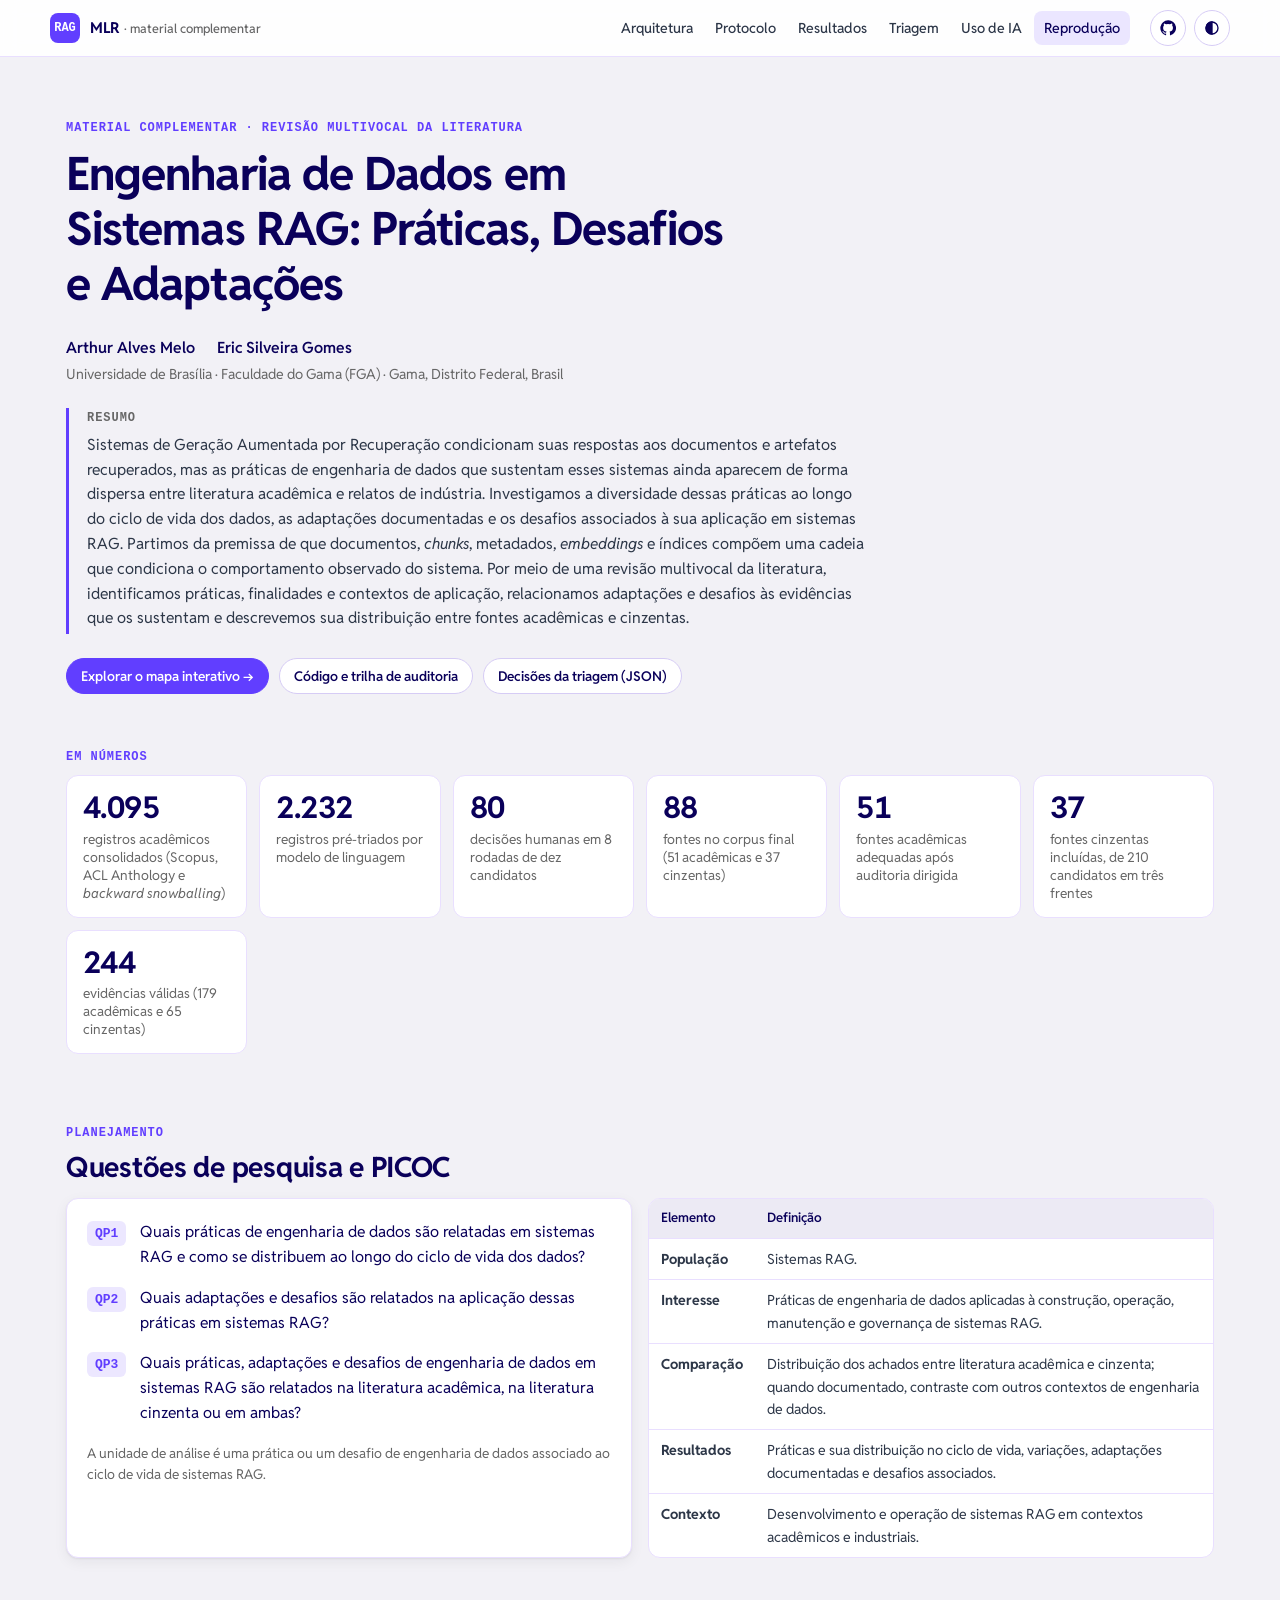
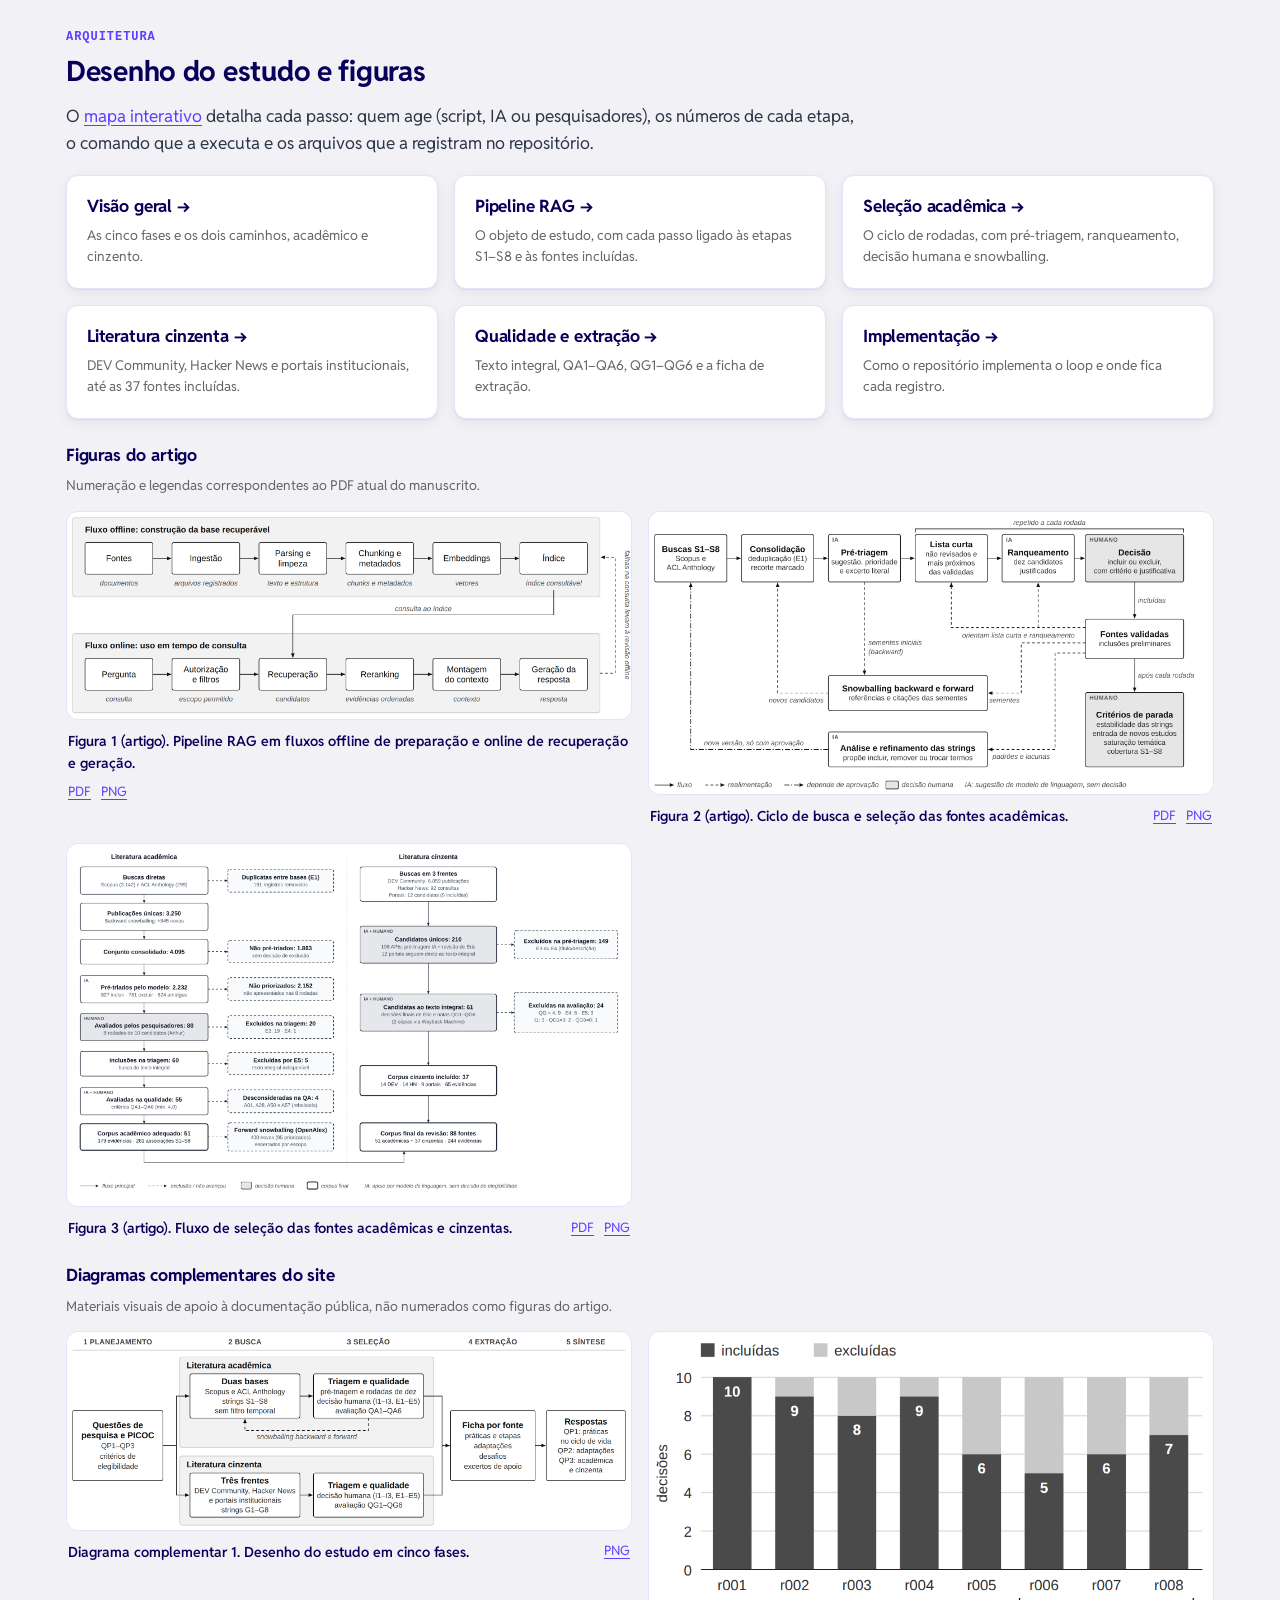
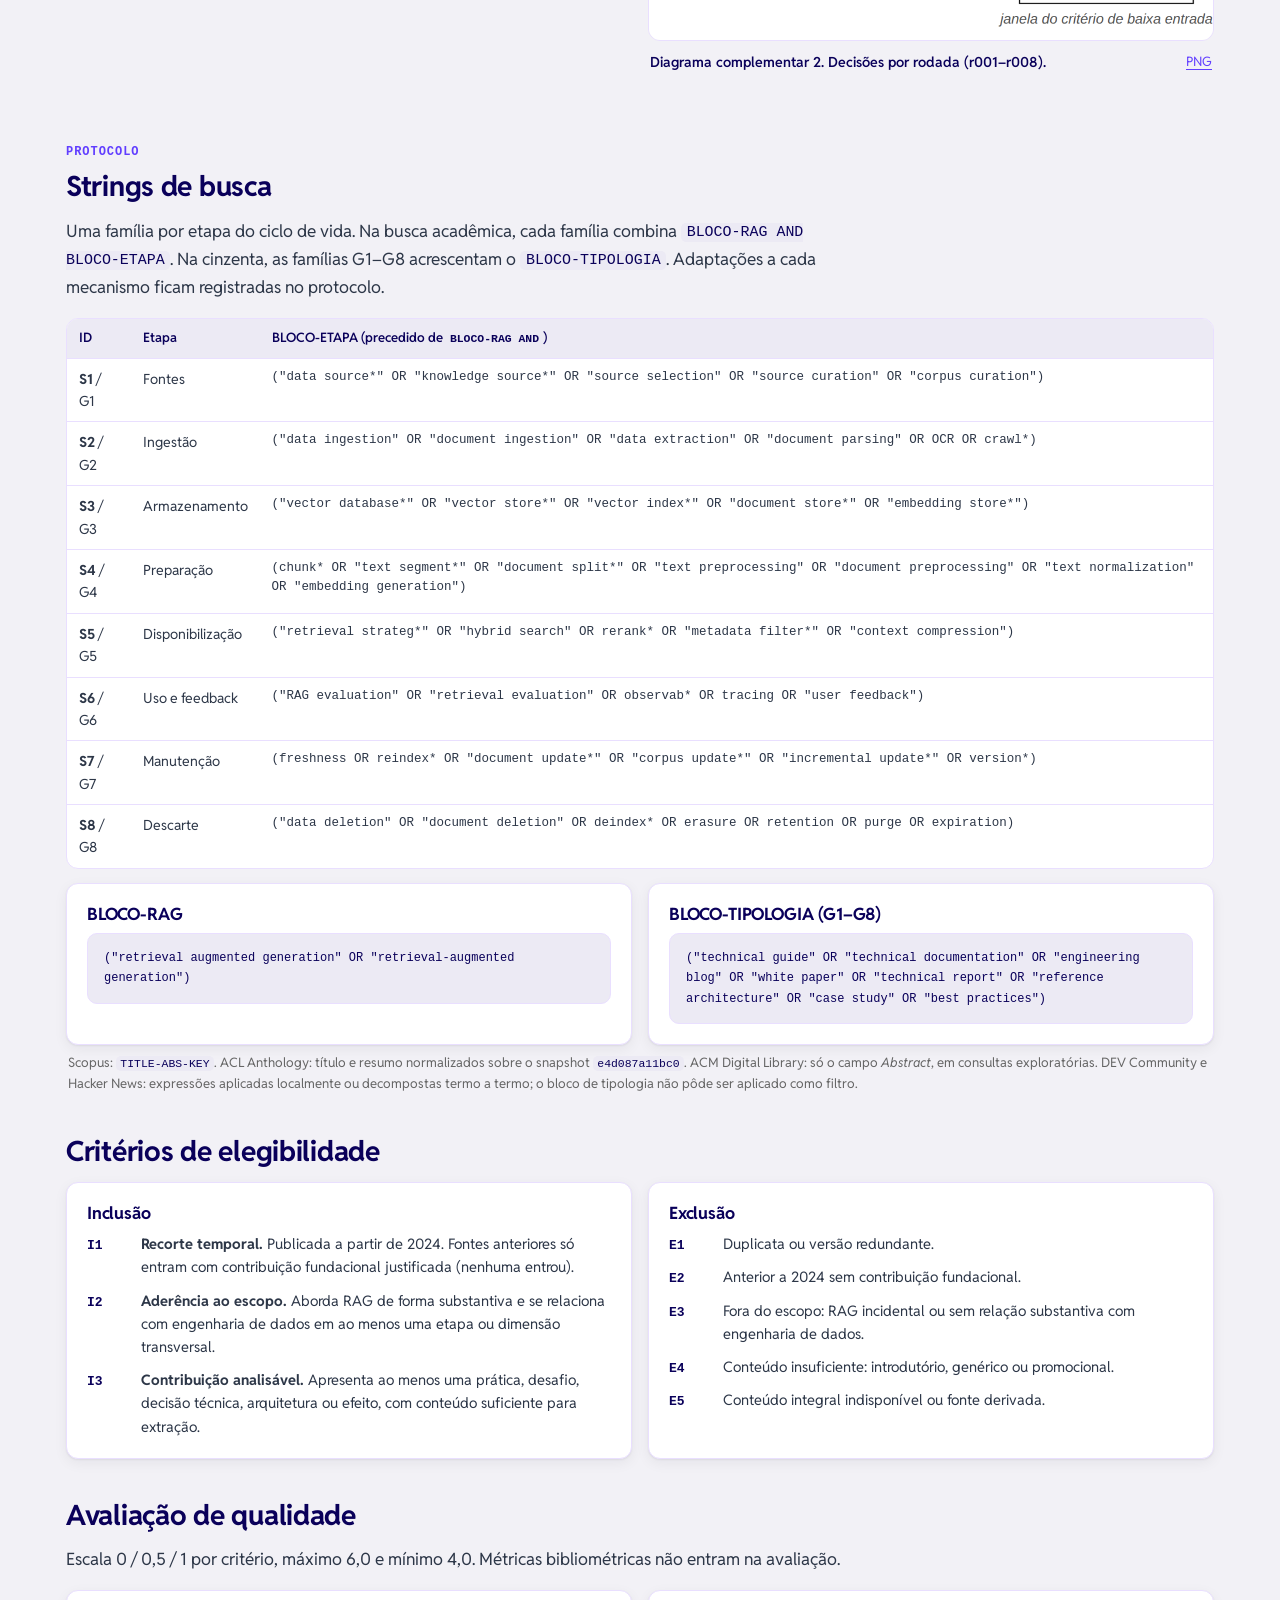
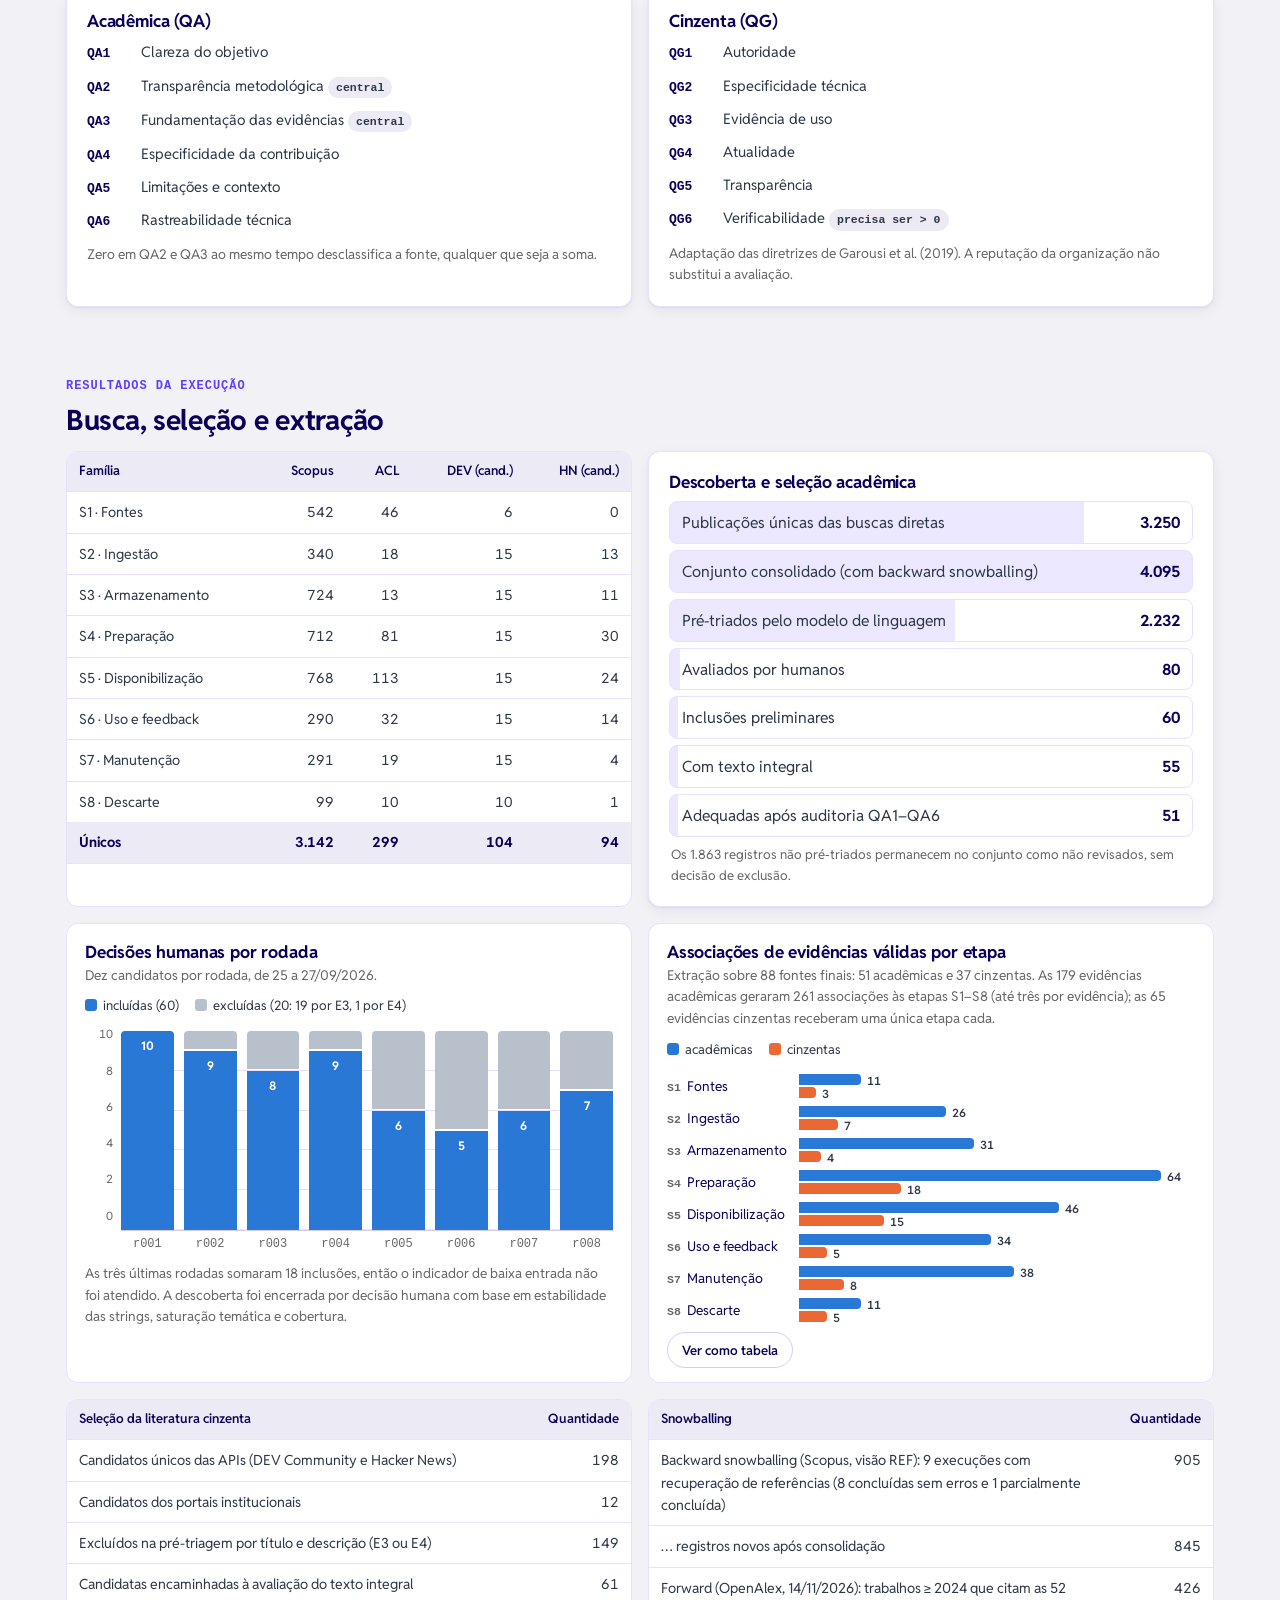
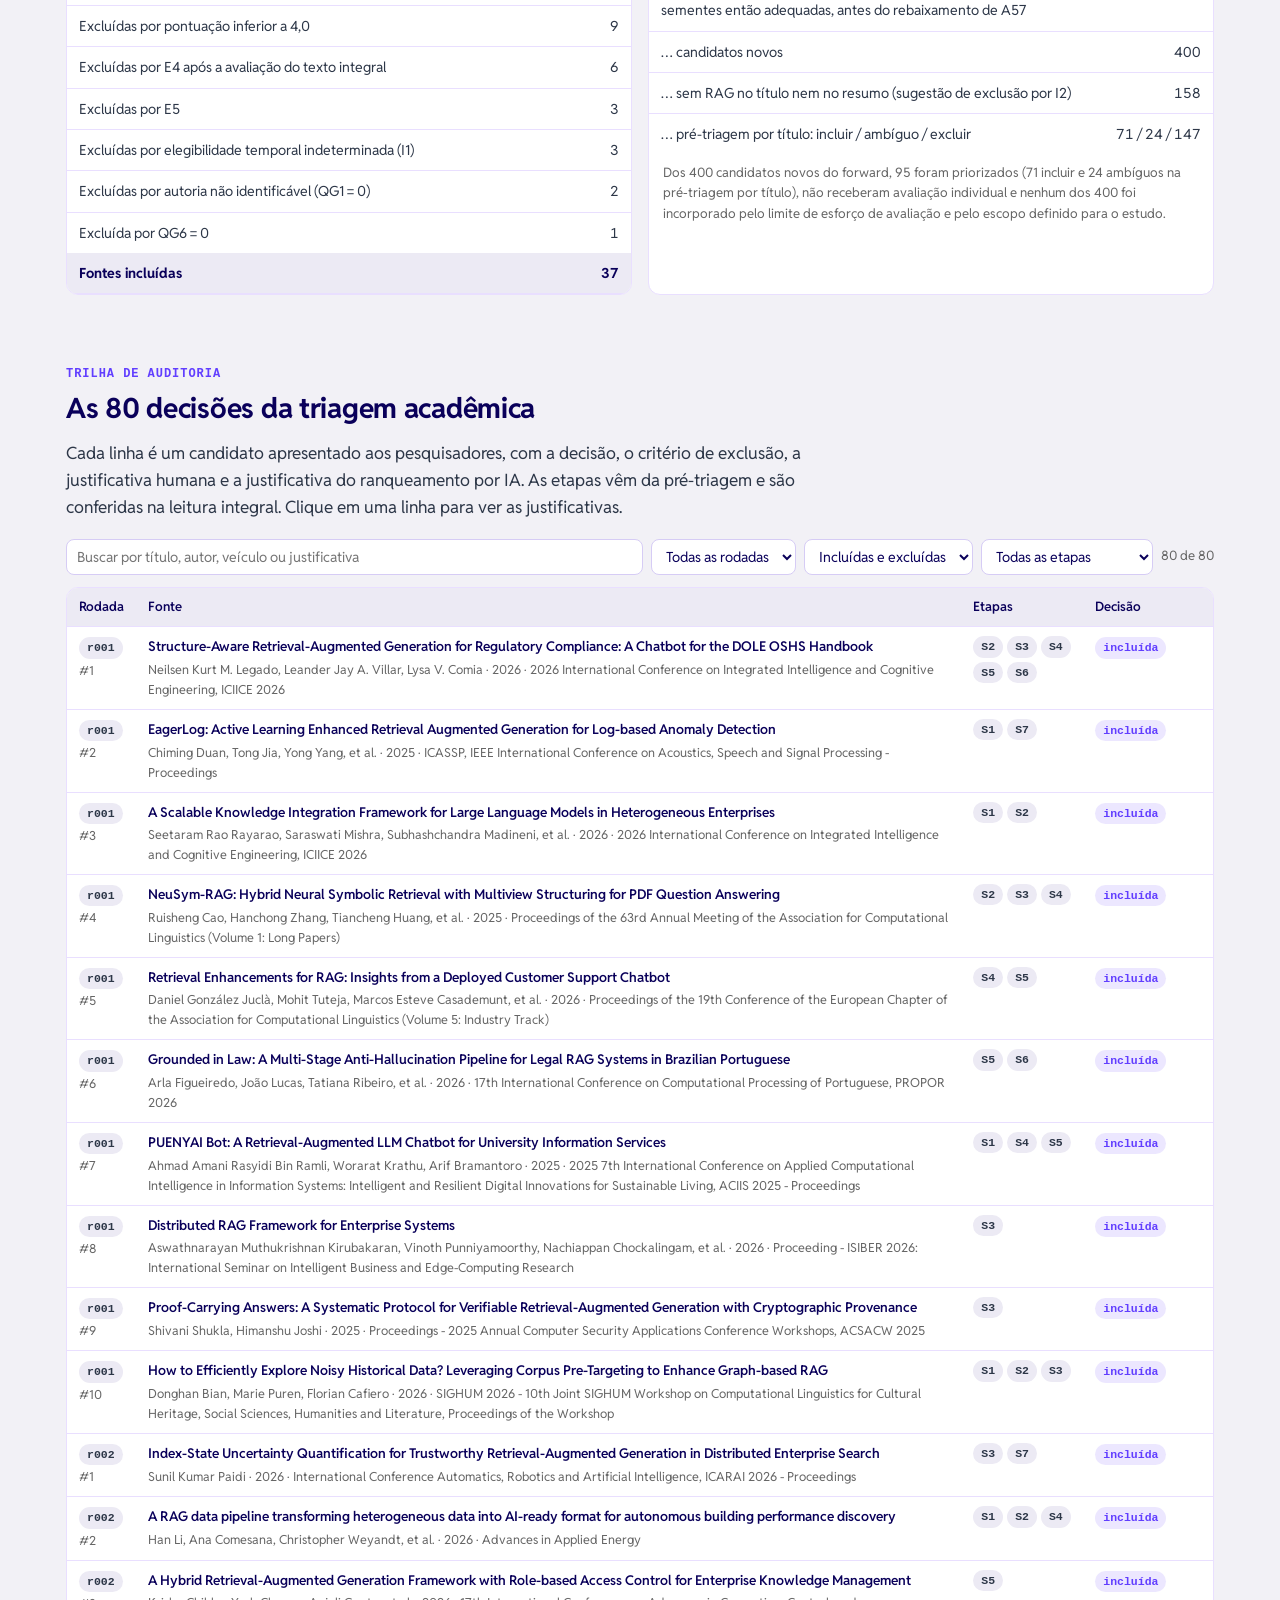
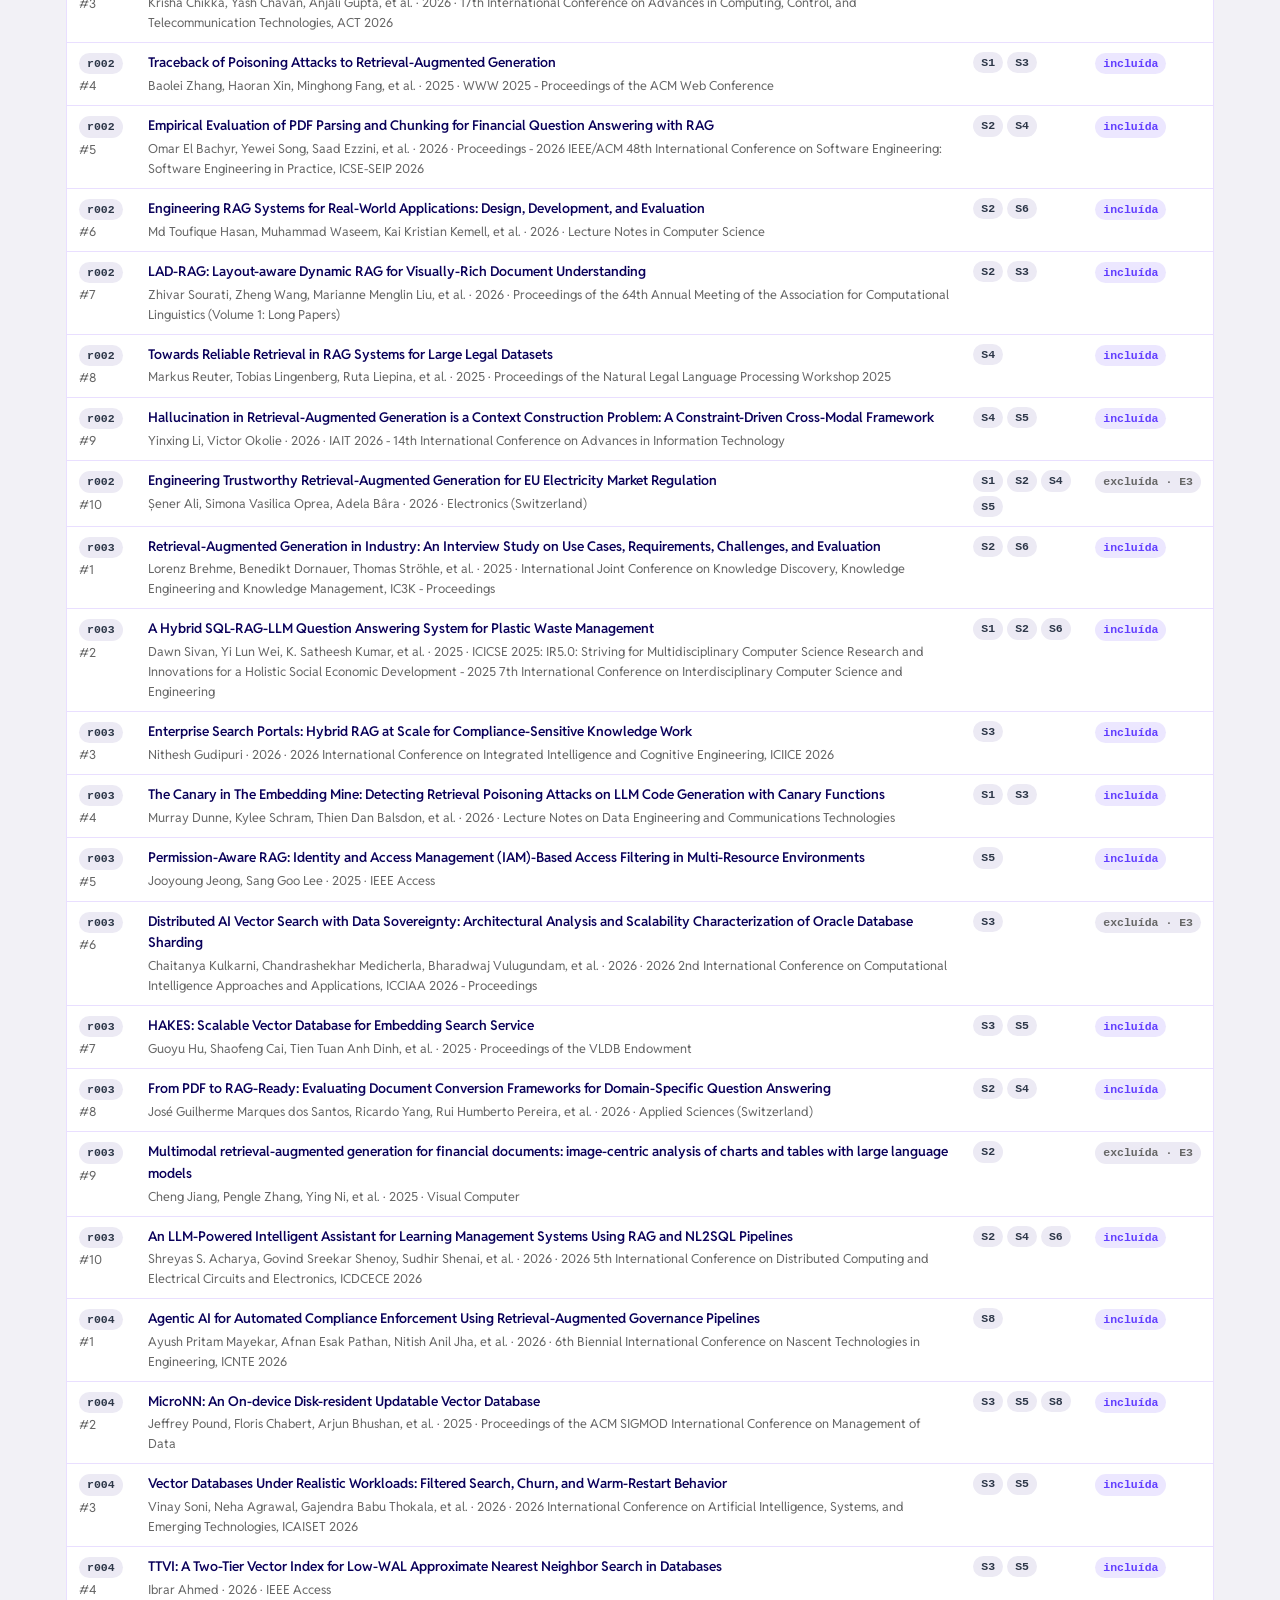
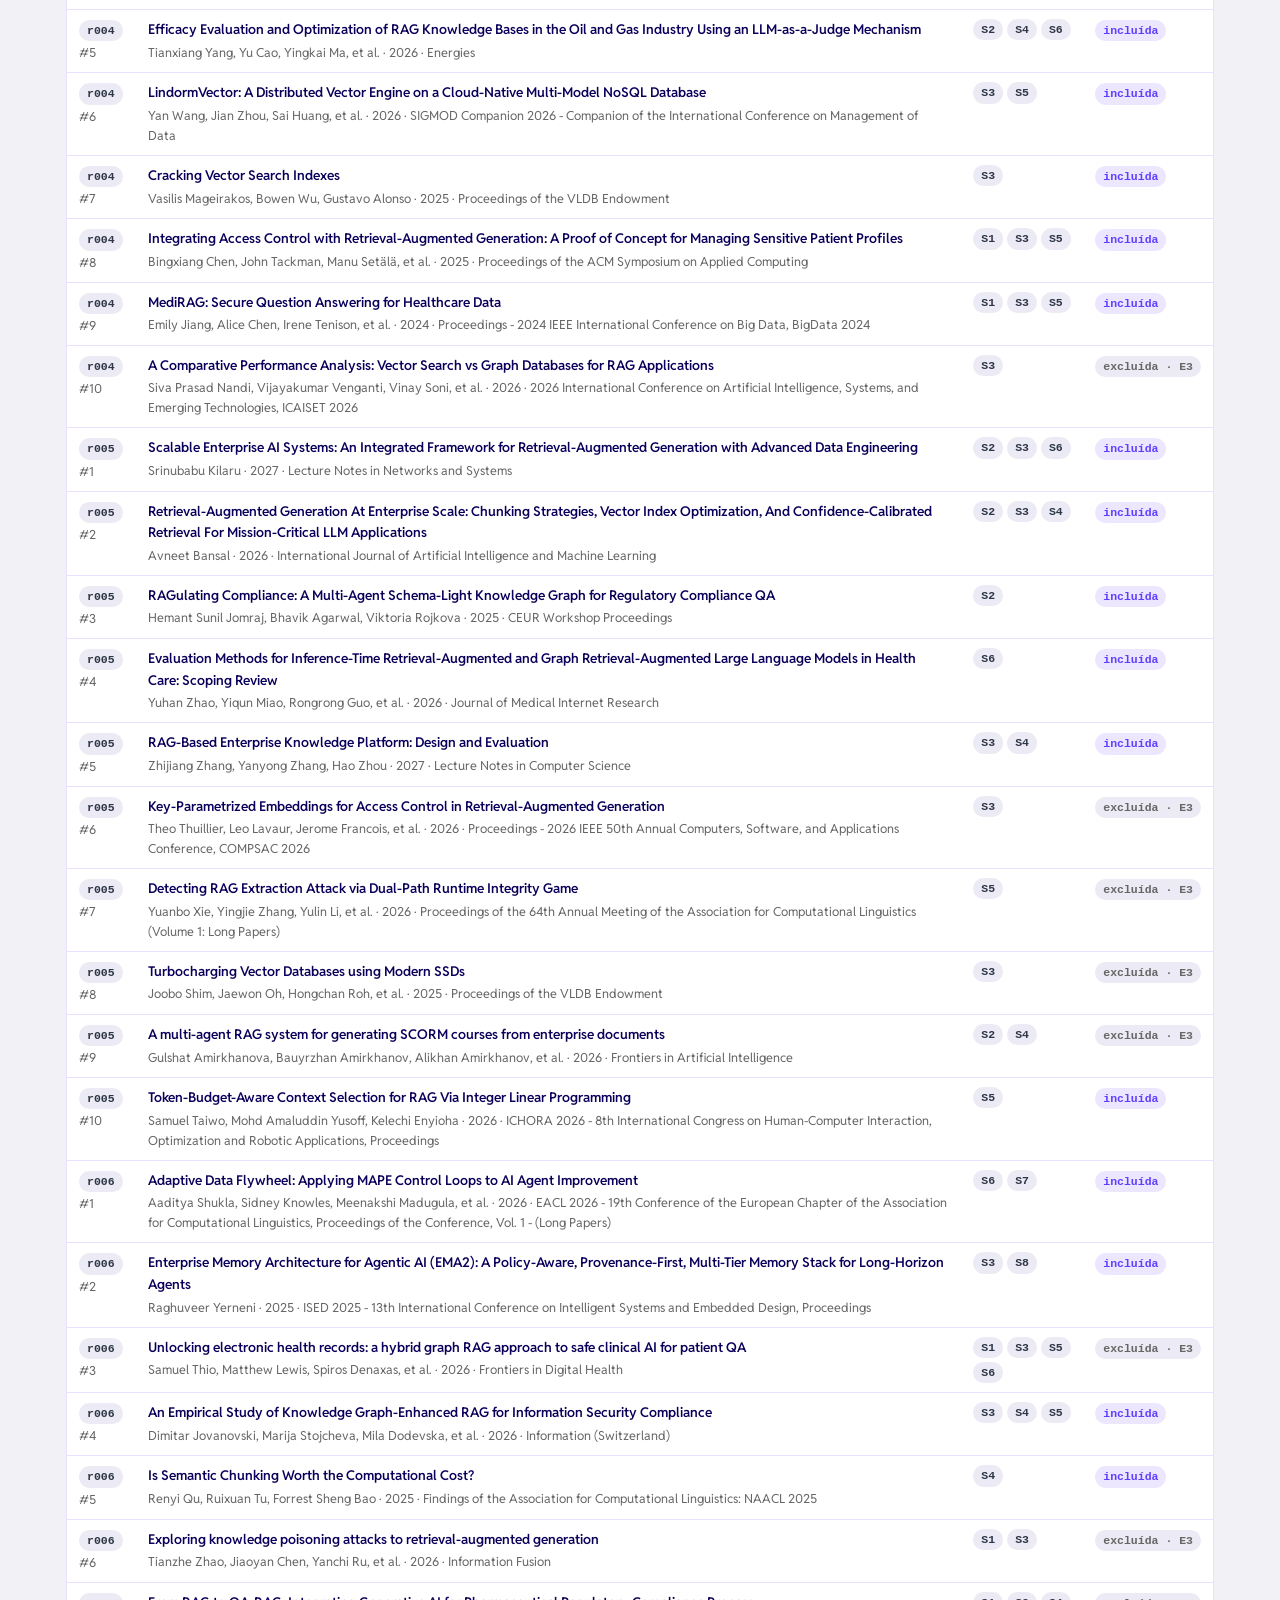
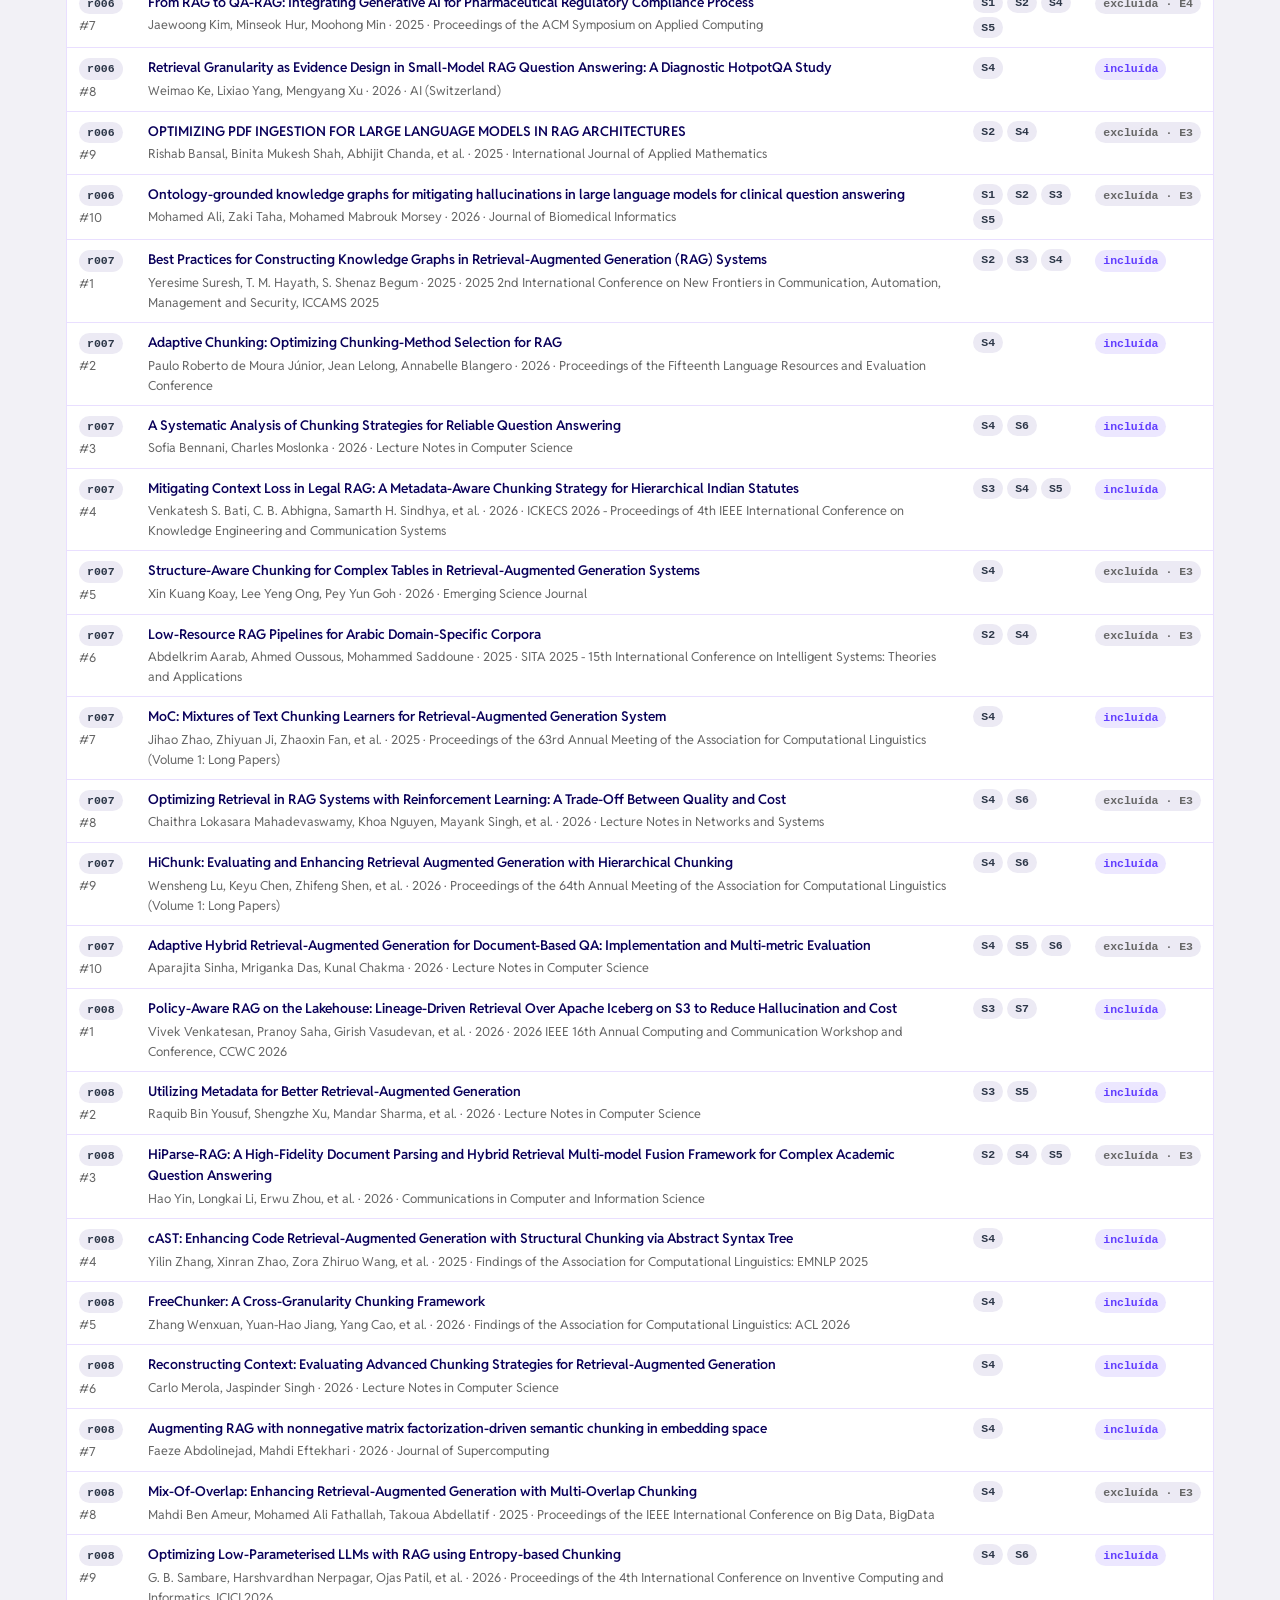
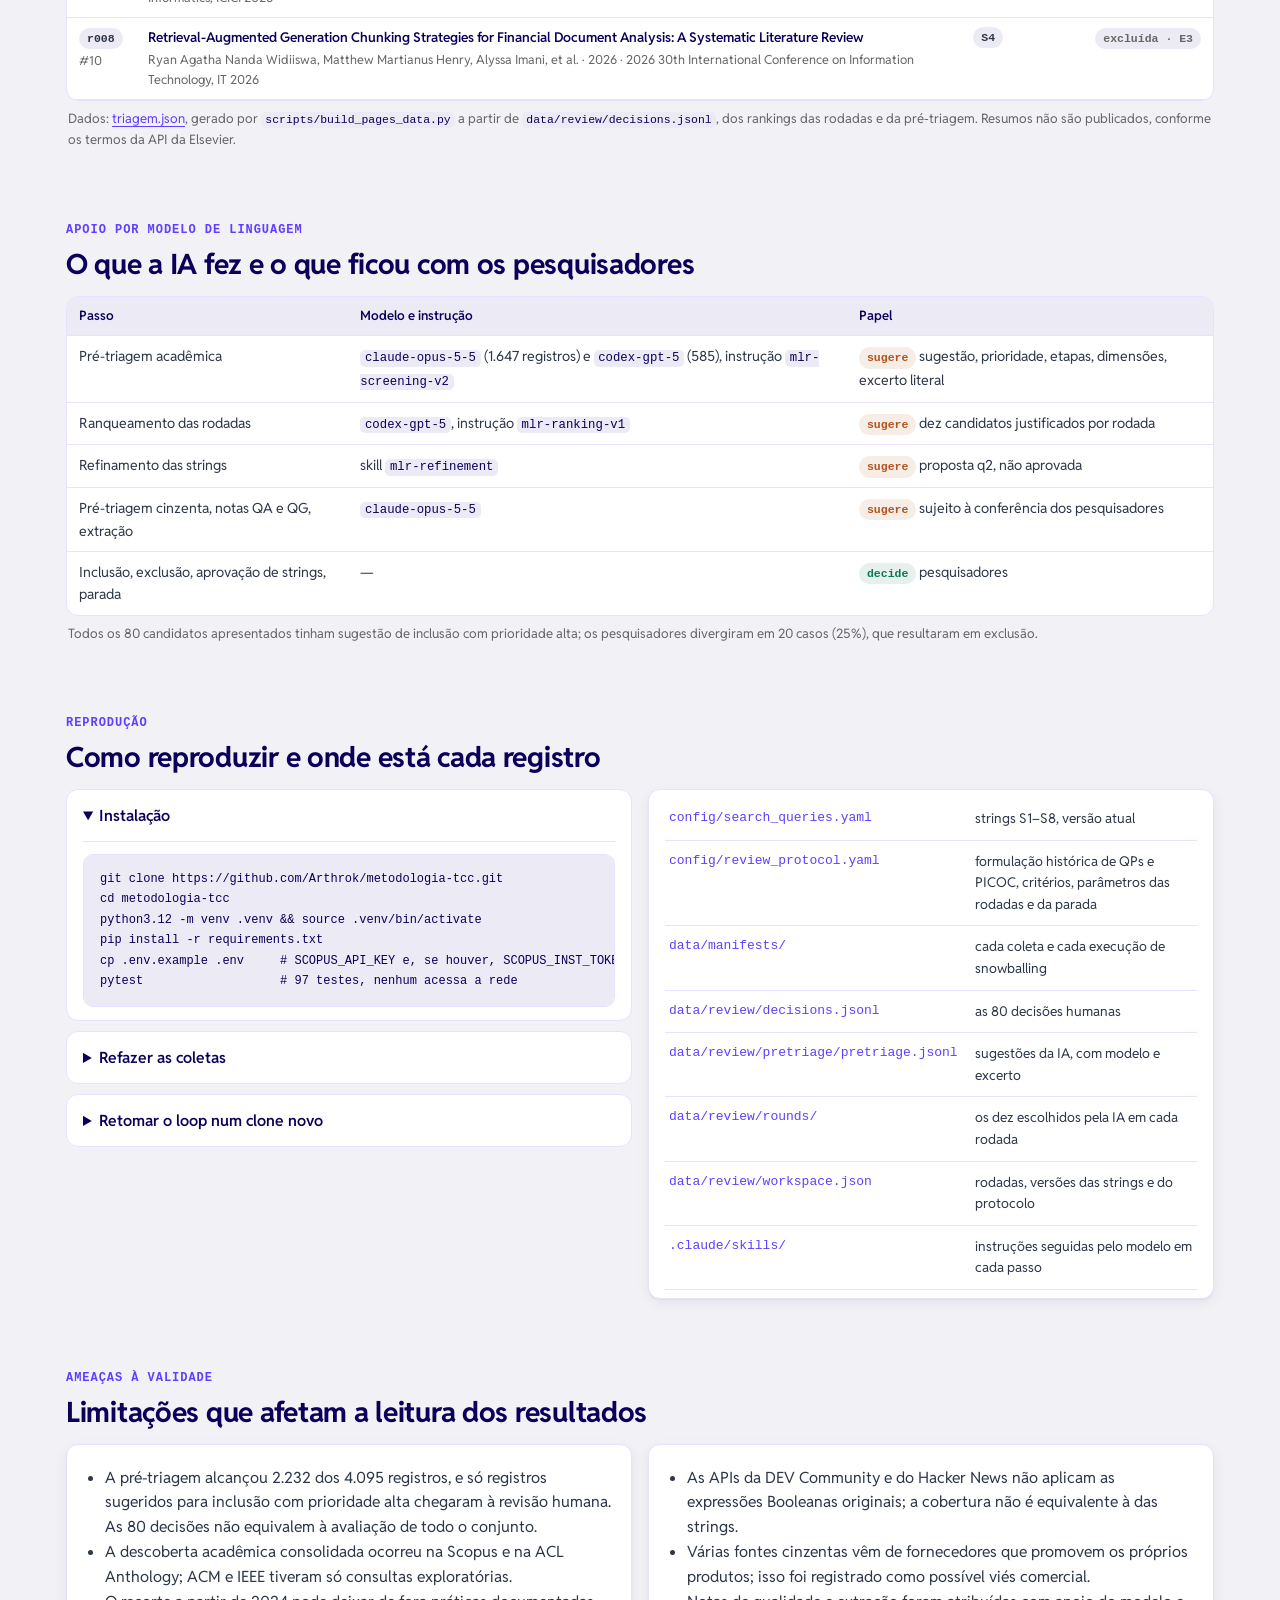
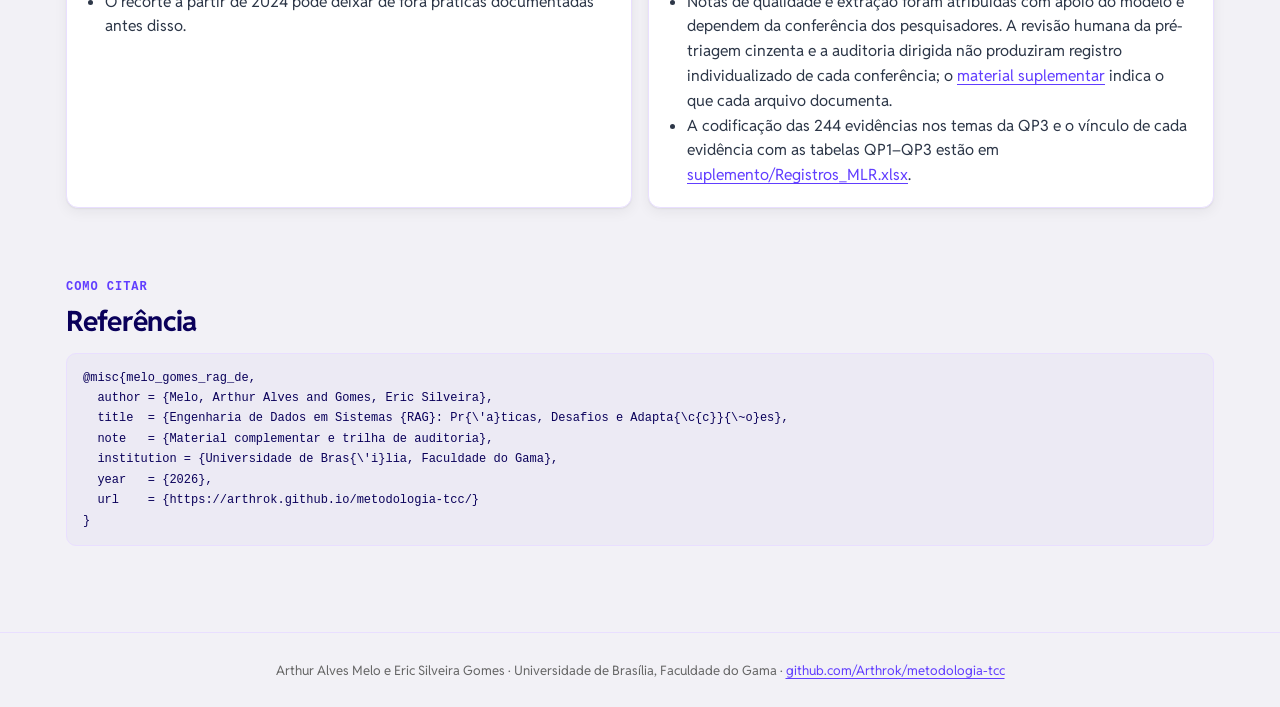
==== commit 2e35b271: "Alinha justificativa do forward snowballing no README e esclarece protocolo histórico em material.ht" ====
--- a/docs/material.html
+++ b/docs/material.html
@@ -319,7 +319,7 @@
     <div class="card" style="padding:8px 16px">
       <div class="files">
         <a href="https://github.com/Arthrok/metodologia-tcc/blob/main/config/search_queries.yaml"><code>config/search_queries.yaml</code><span class="small">strings S1–S8, versão atual</span></a>
-        <a href="https://github.com/Arthrok/metodologia-tcc/blob/main/config/review_protocol.yaml"><code>config/review_protocol.yaml</code><span class="small">QPs, PICOC, critérios, parâmetros das rodadas e da parada</span></a>
+        <a href="https://github.com/Arthrok/metodologia-tcc/blob/main/config/review_protocol.yaml"><code>config/review_protocol.yaml</code><span class="small">formulação histórica de QPs e PICOC, critérios, parâmetros das rodadas e da parada</span></a>
         <a href="https://github.com/Arthrok/metodologia-tcc/tree/main/data/manifests"><code>data/manifests/</code><span class="small">cada coleta e cada execução de snowballing</span></a>
         <a href="https://github.com/Arthrok/metodologia-tcc/blob/main/data/review/decisions.jsonl"><code>data/review/decisions.jsonl</code><span class="small">as 80 decisões humanas</span></a>
         <a href="https://github.com/Arthrok/metodologia-tcc/blob/main/data/review/pretriage/pretriage.jsonl"><code>data/review/pretriage/pretriage.jsonl</code><span class="small">sugestões da IA, com modelo e excerto</span></a>
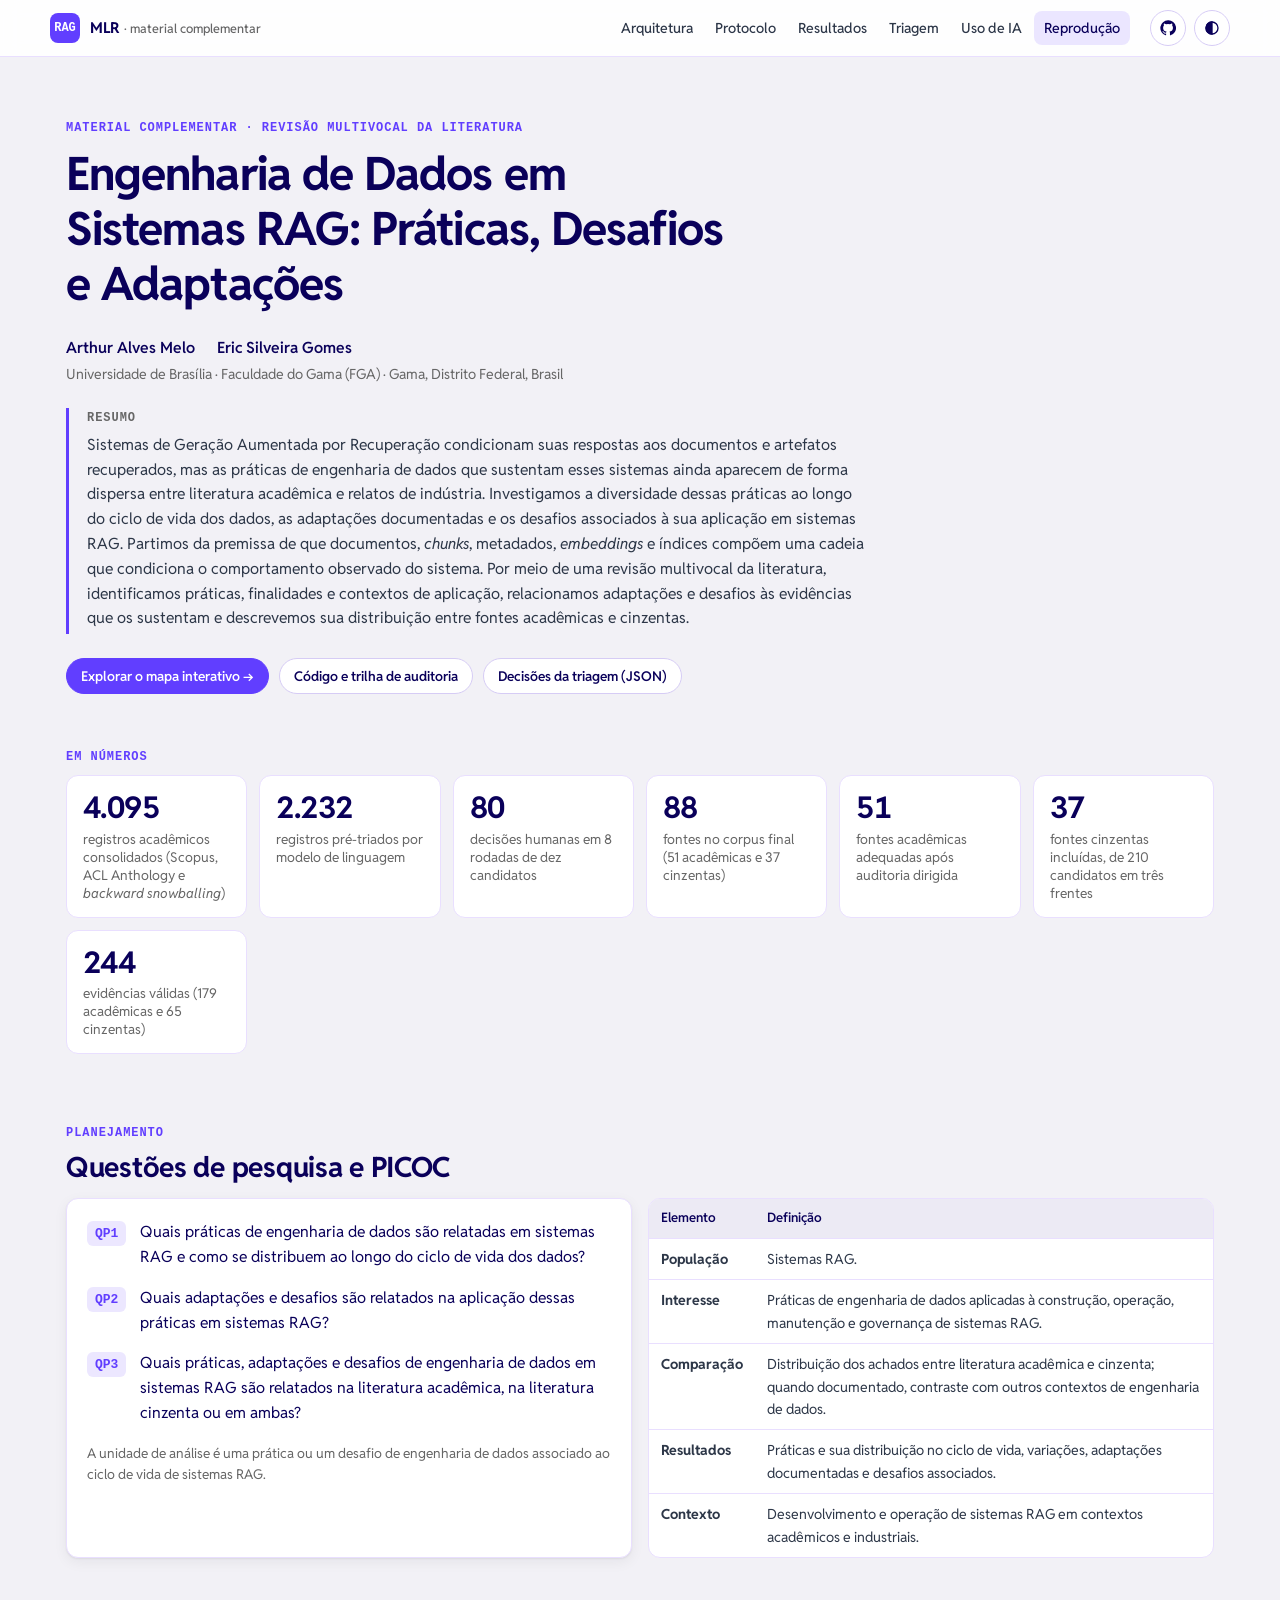
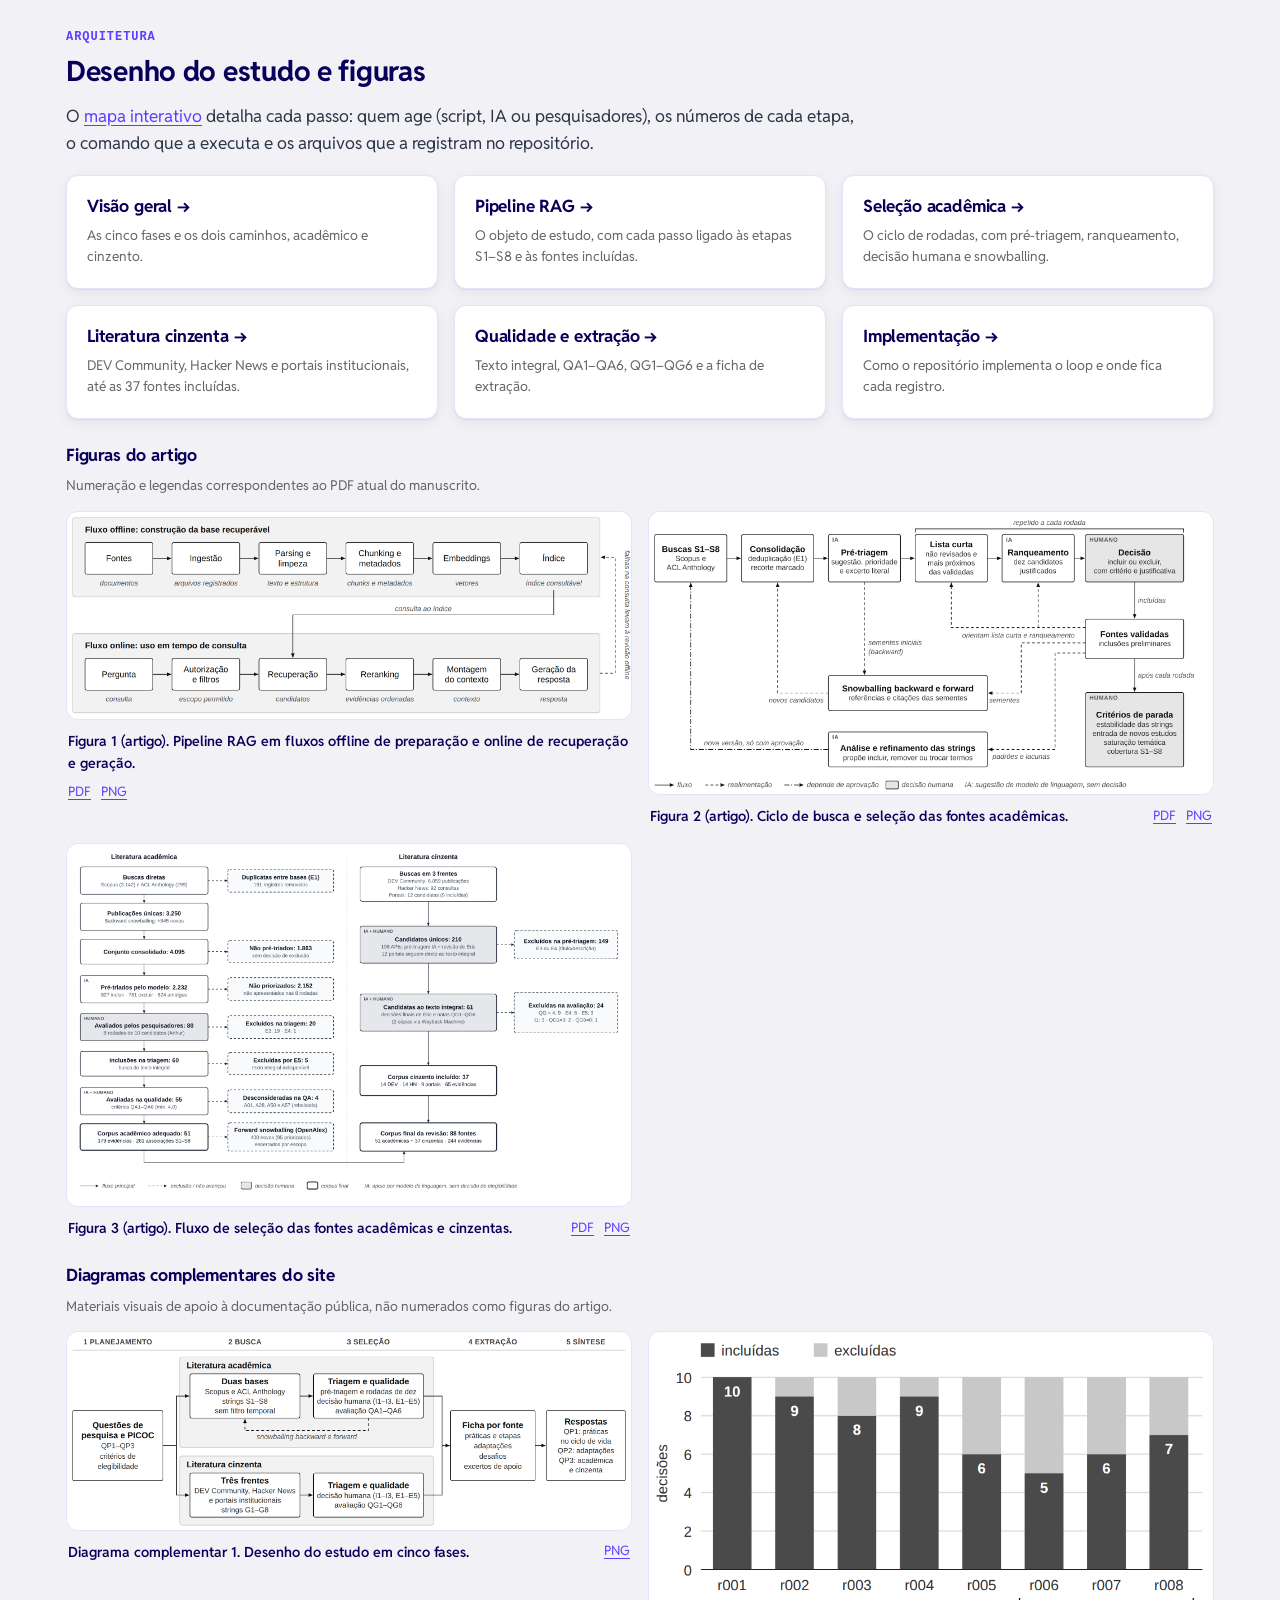
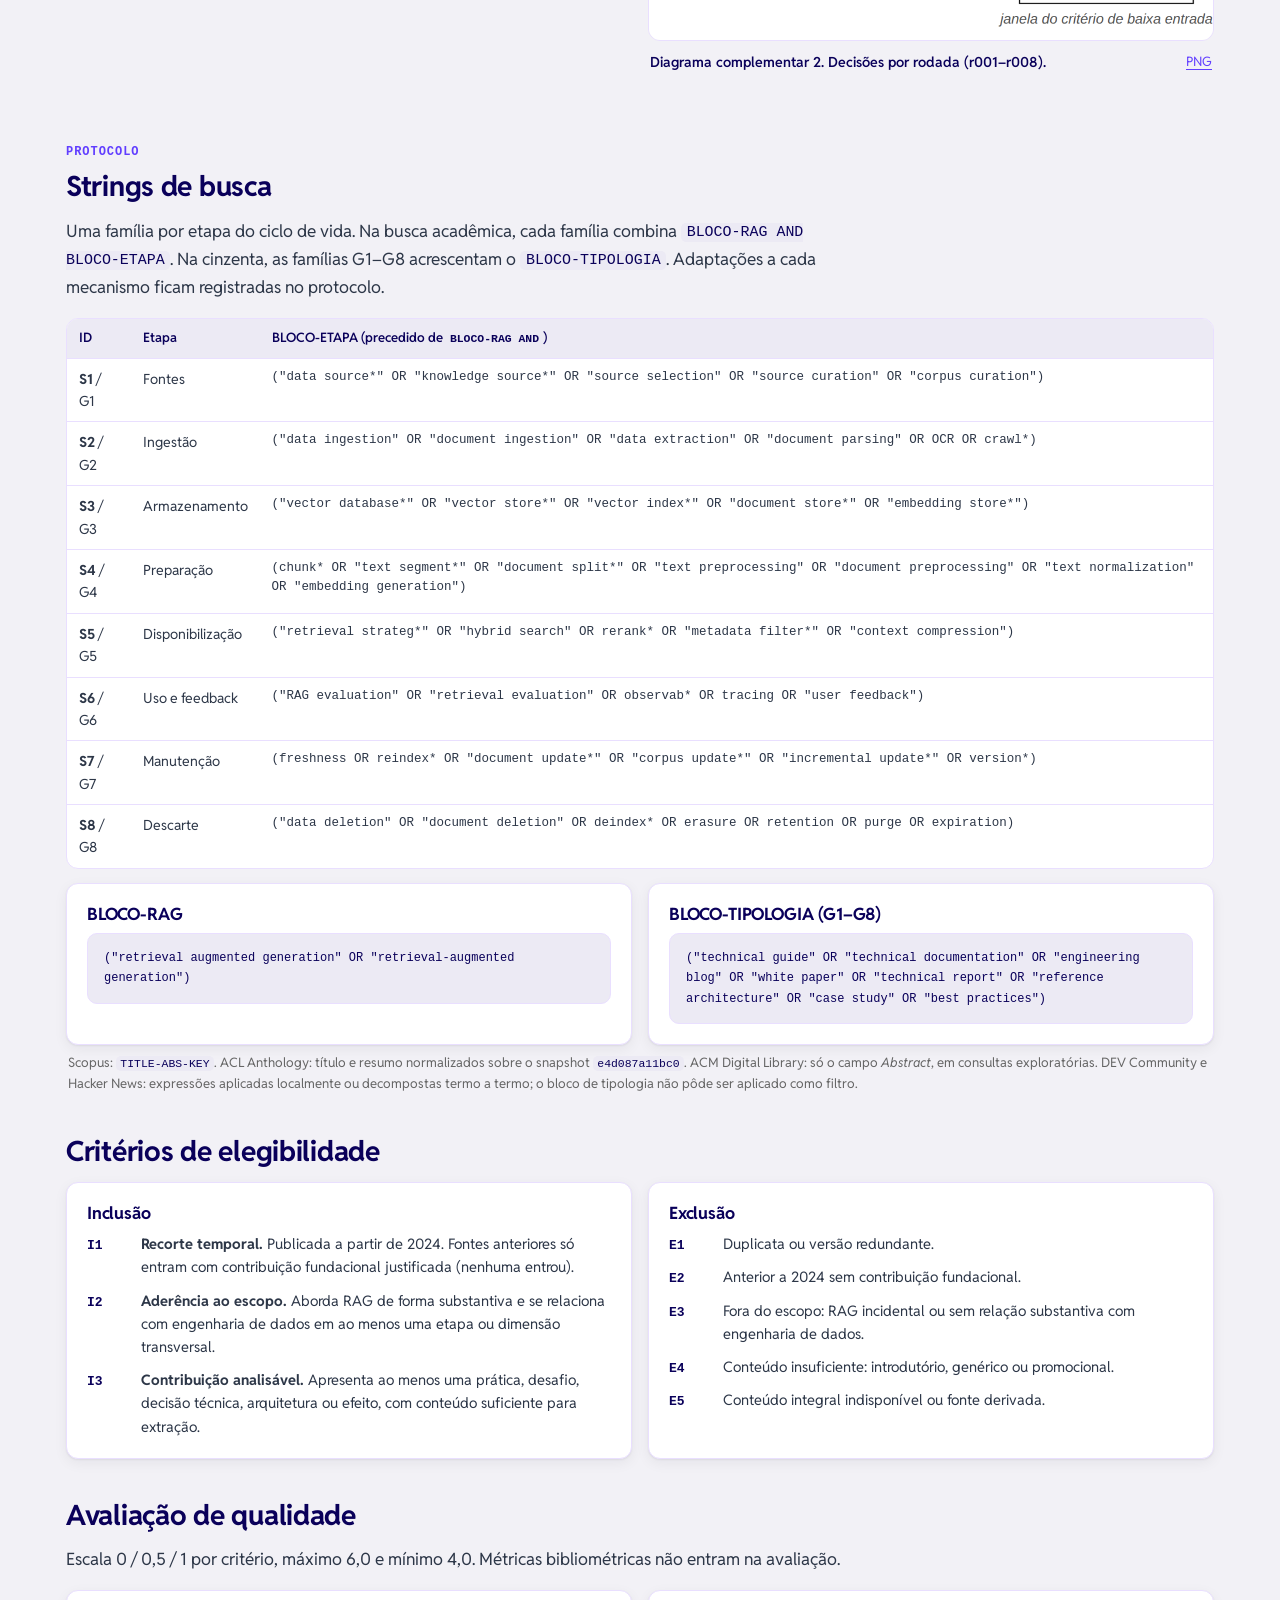
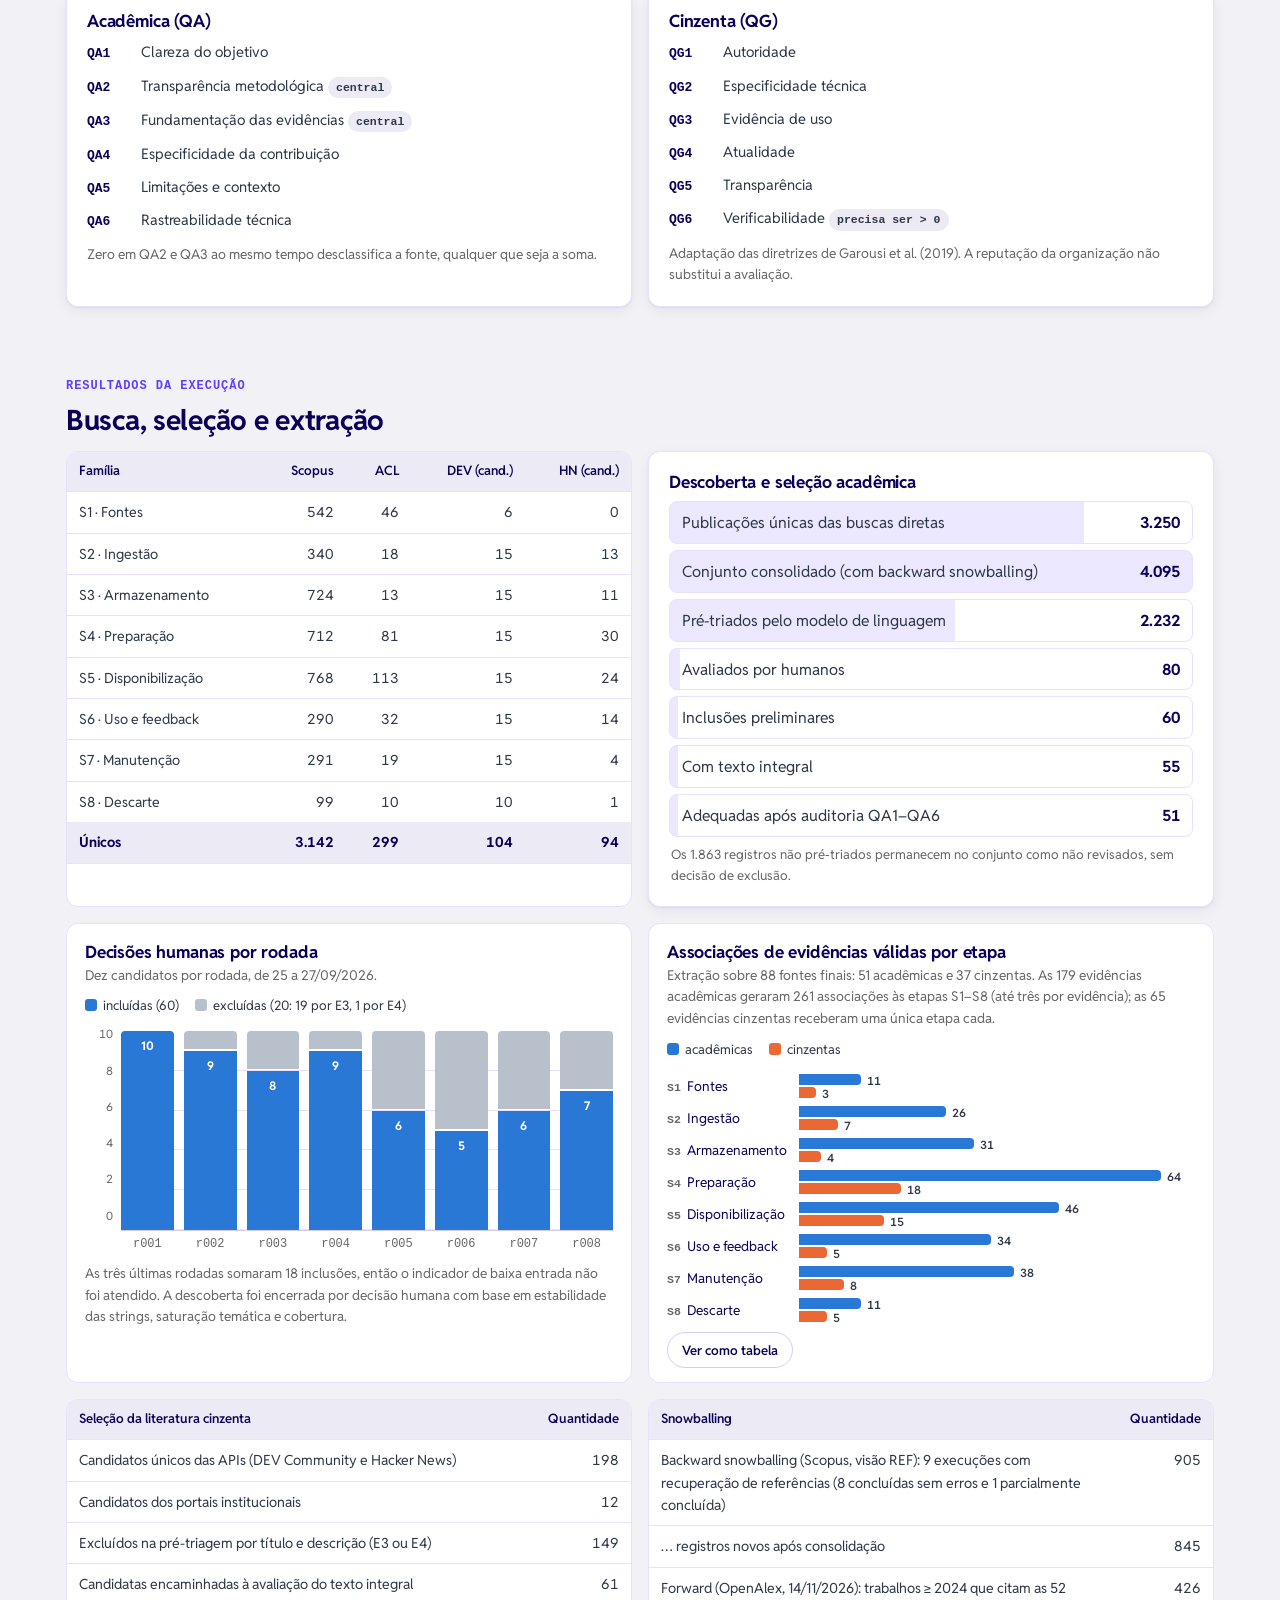
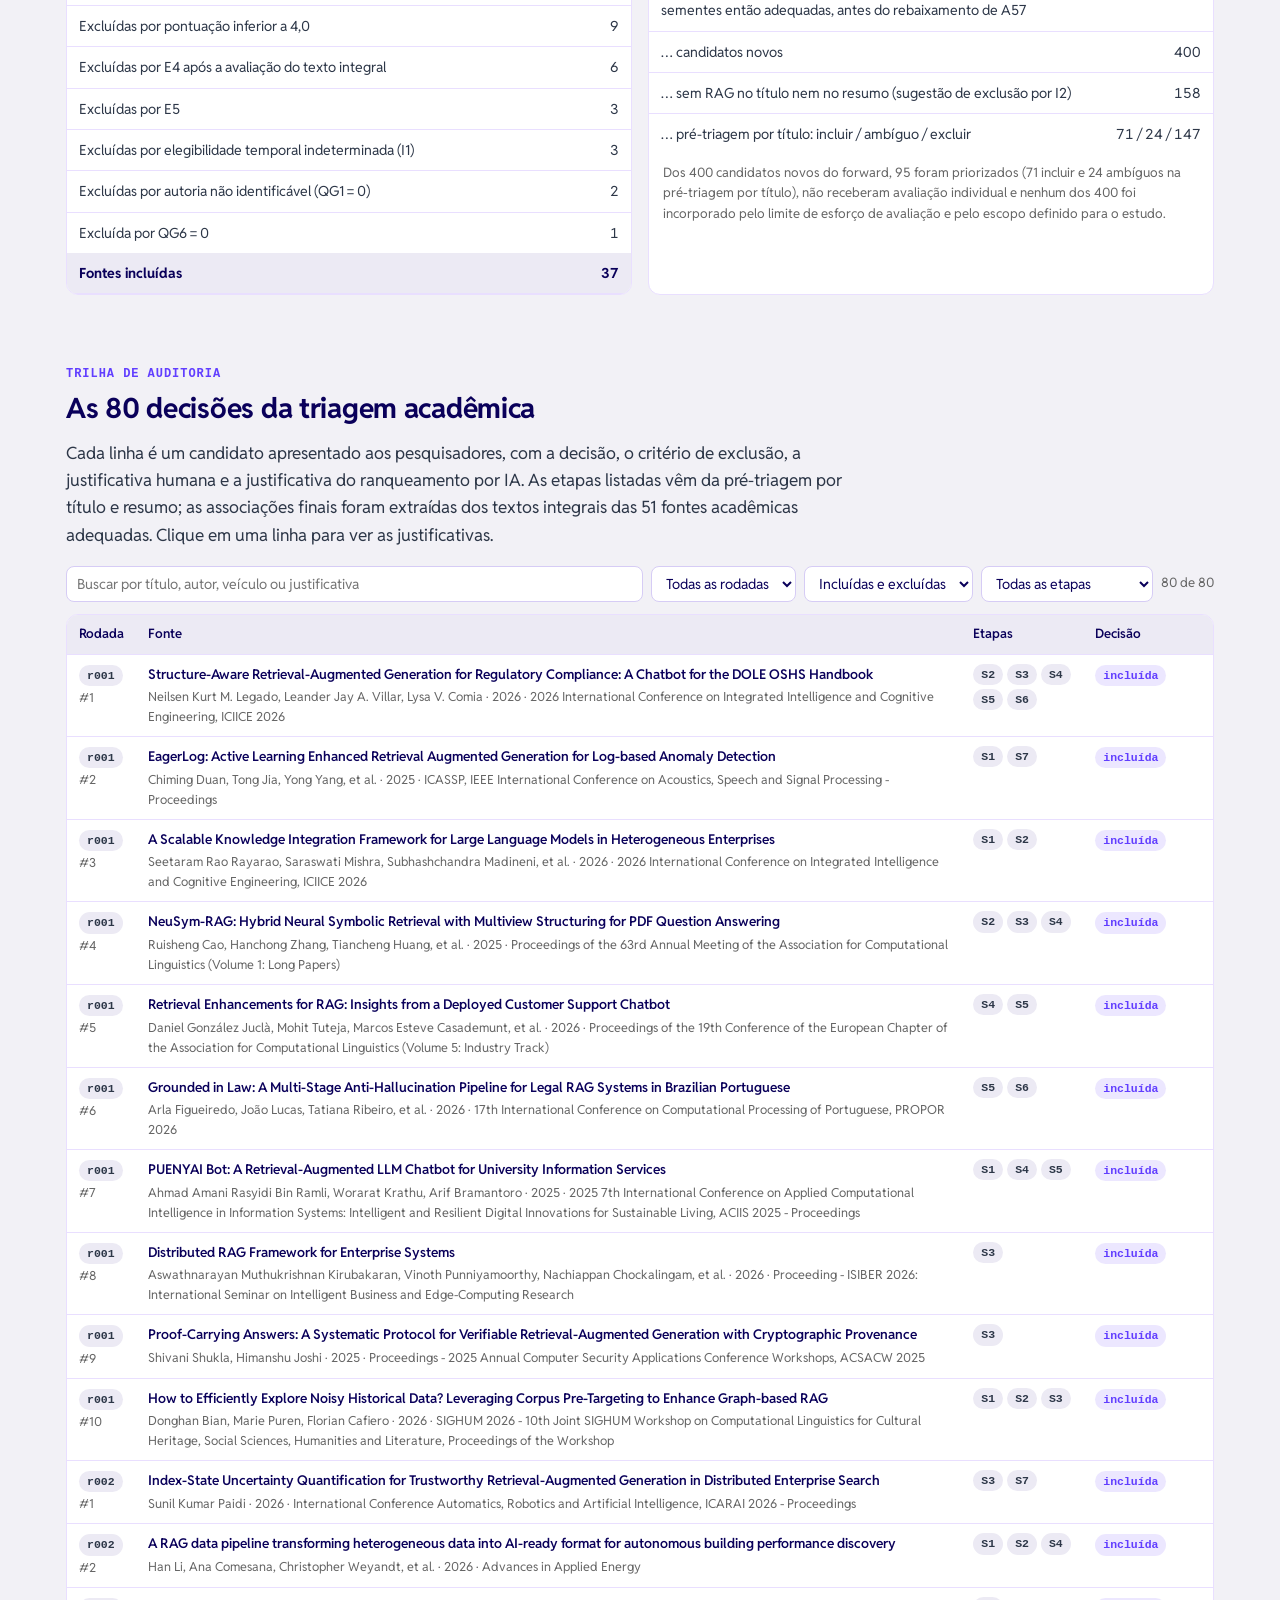
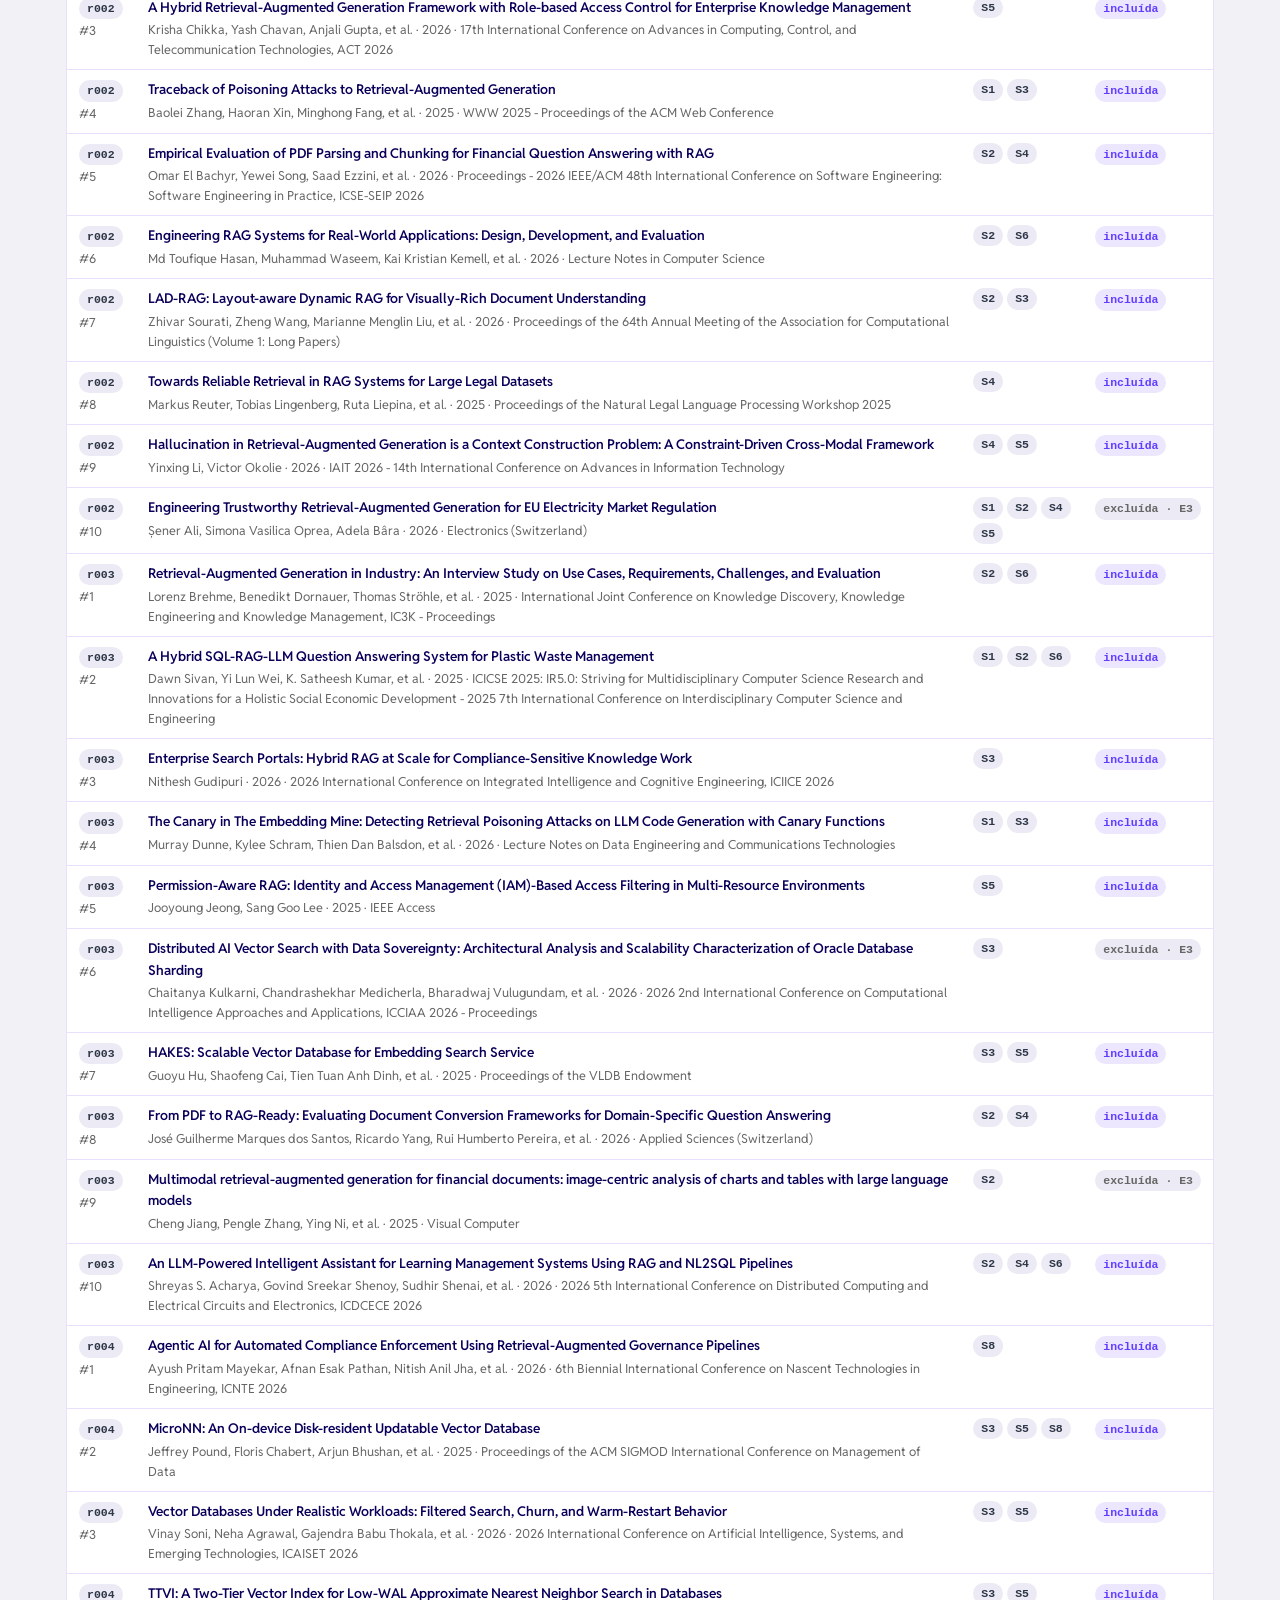
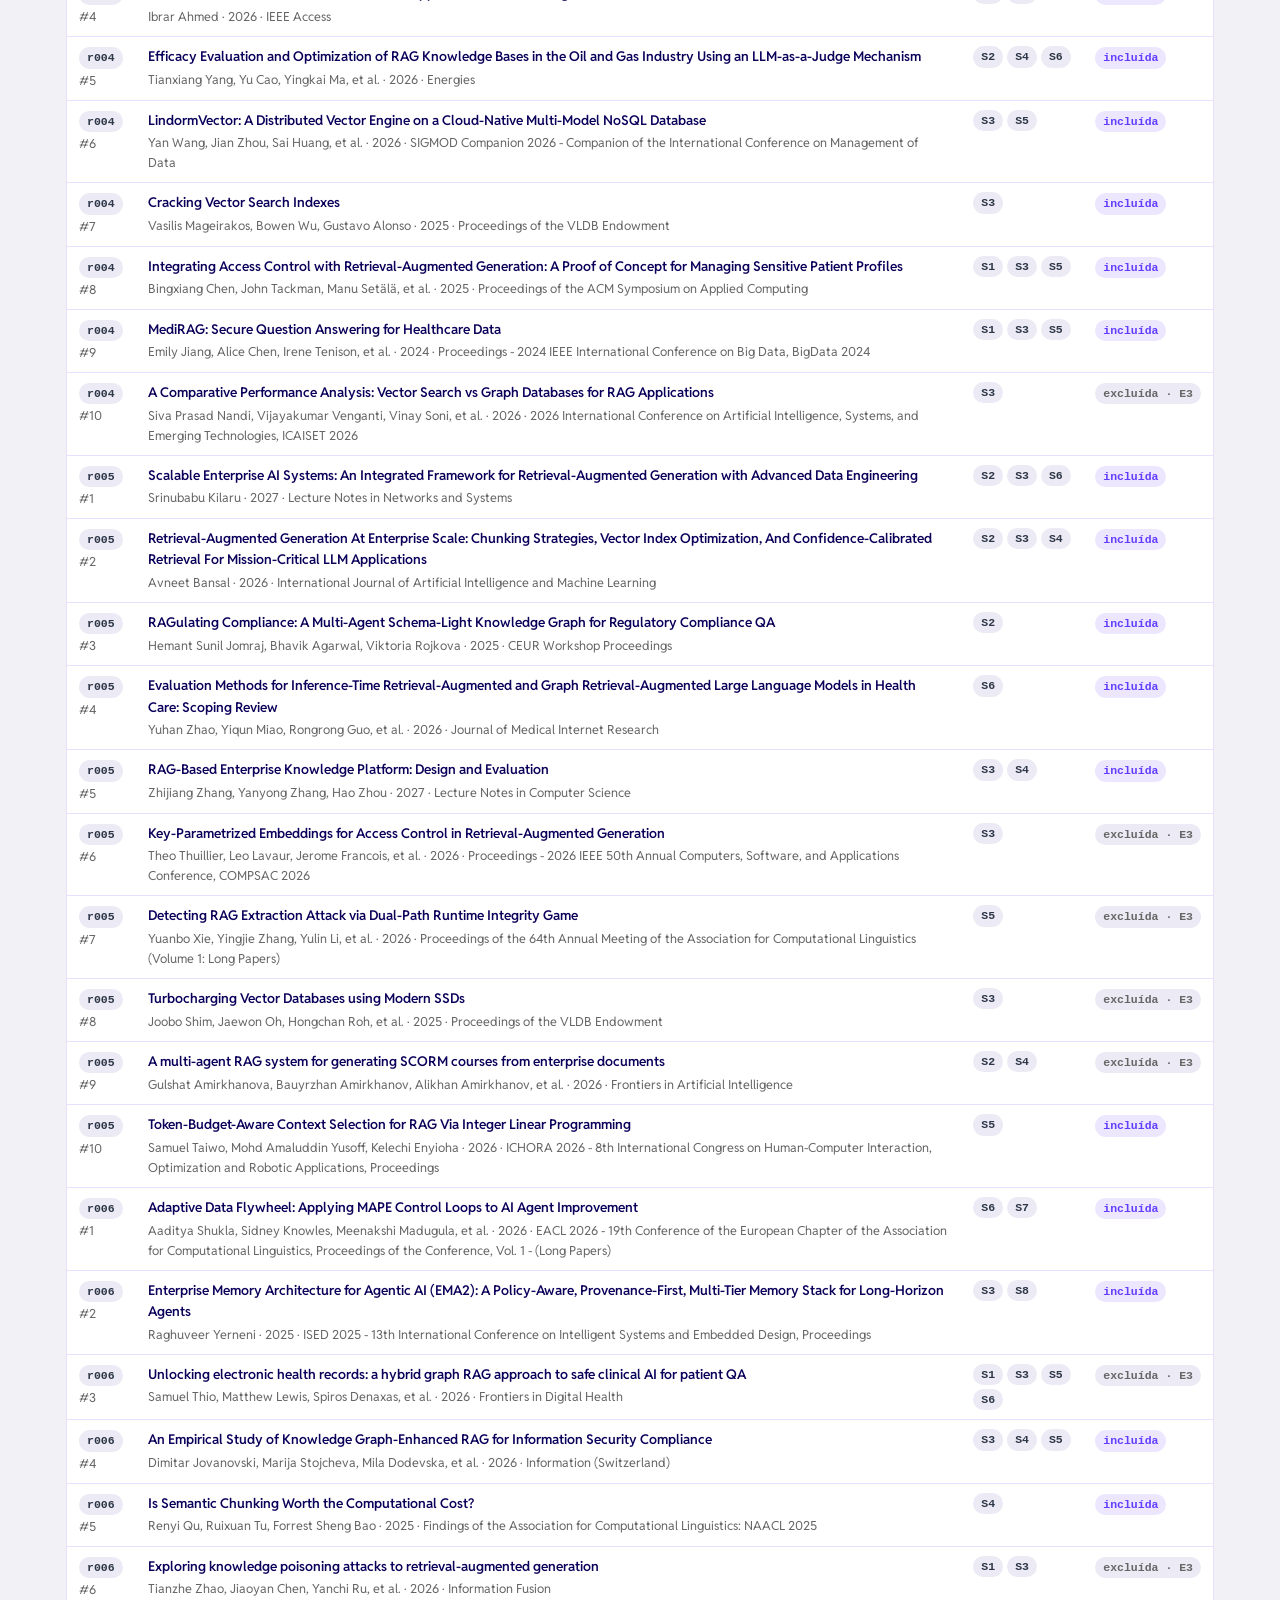
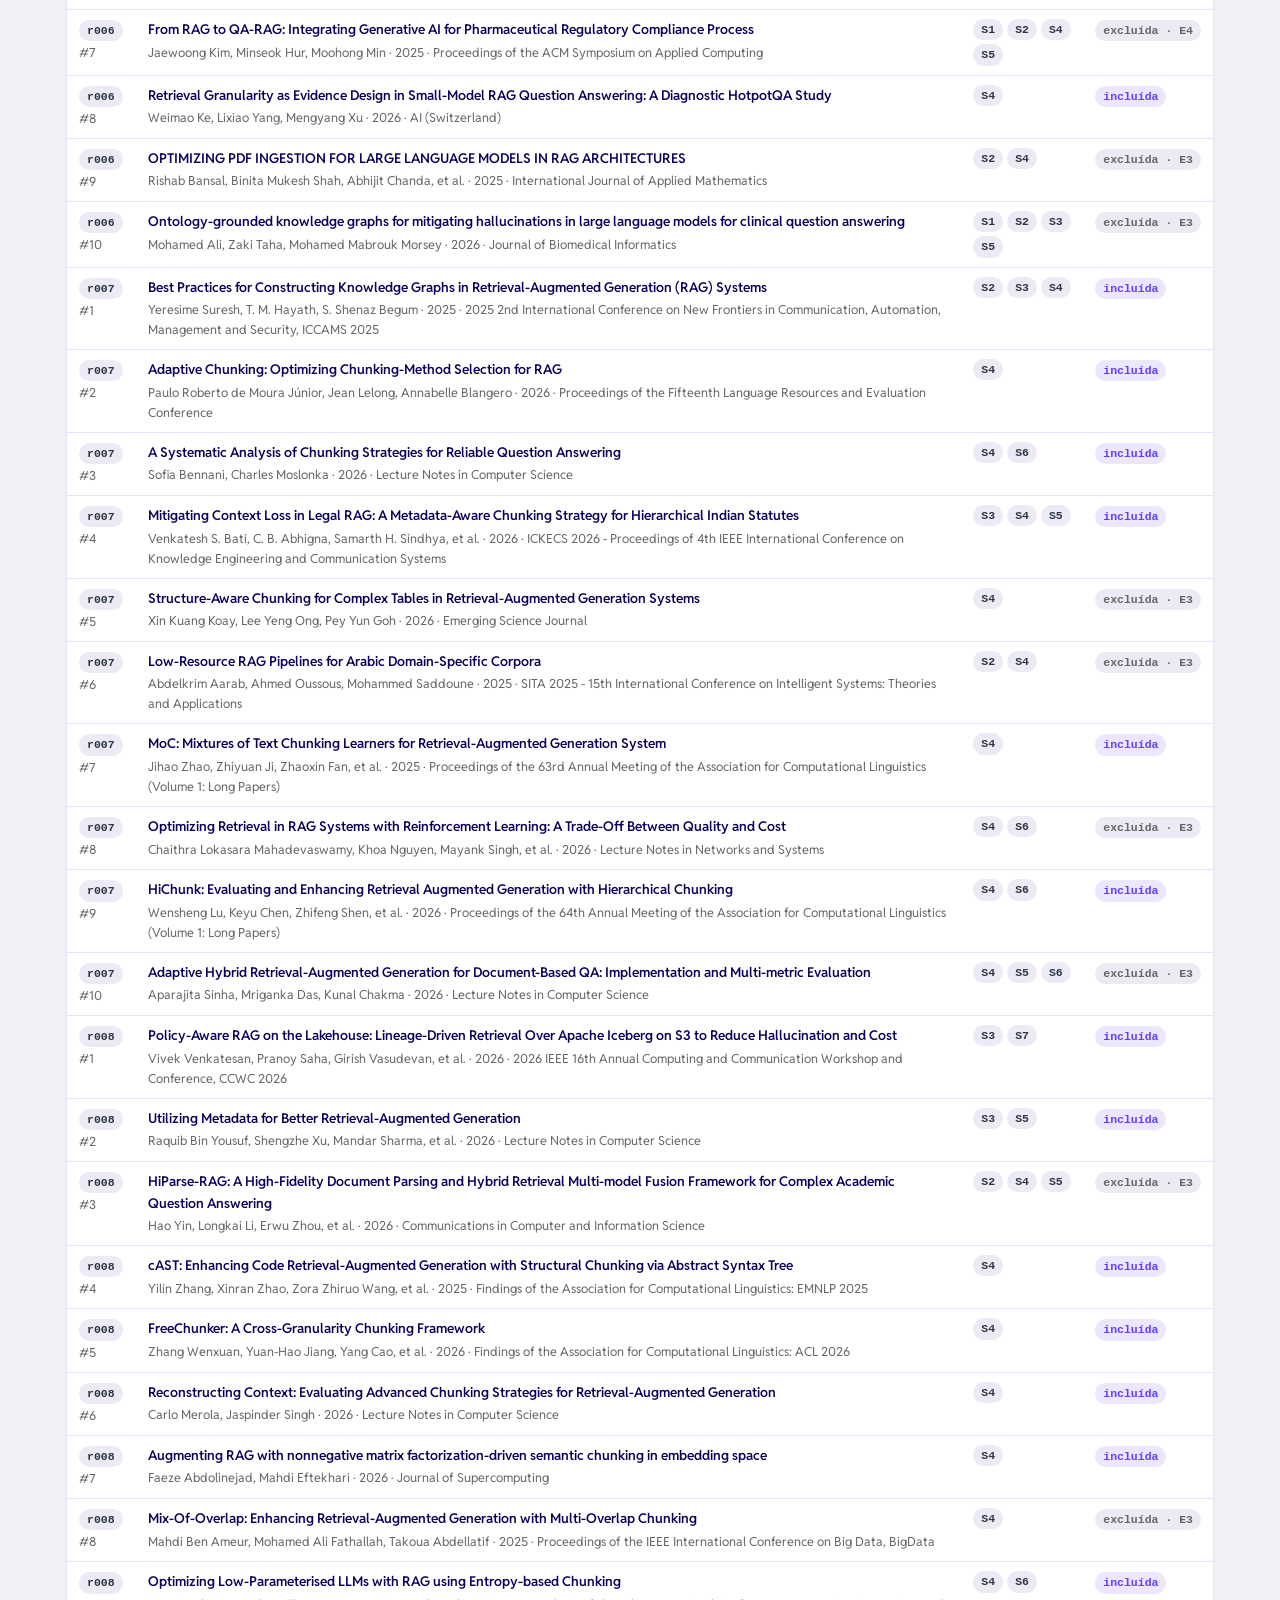
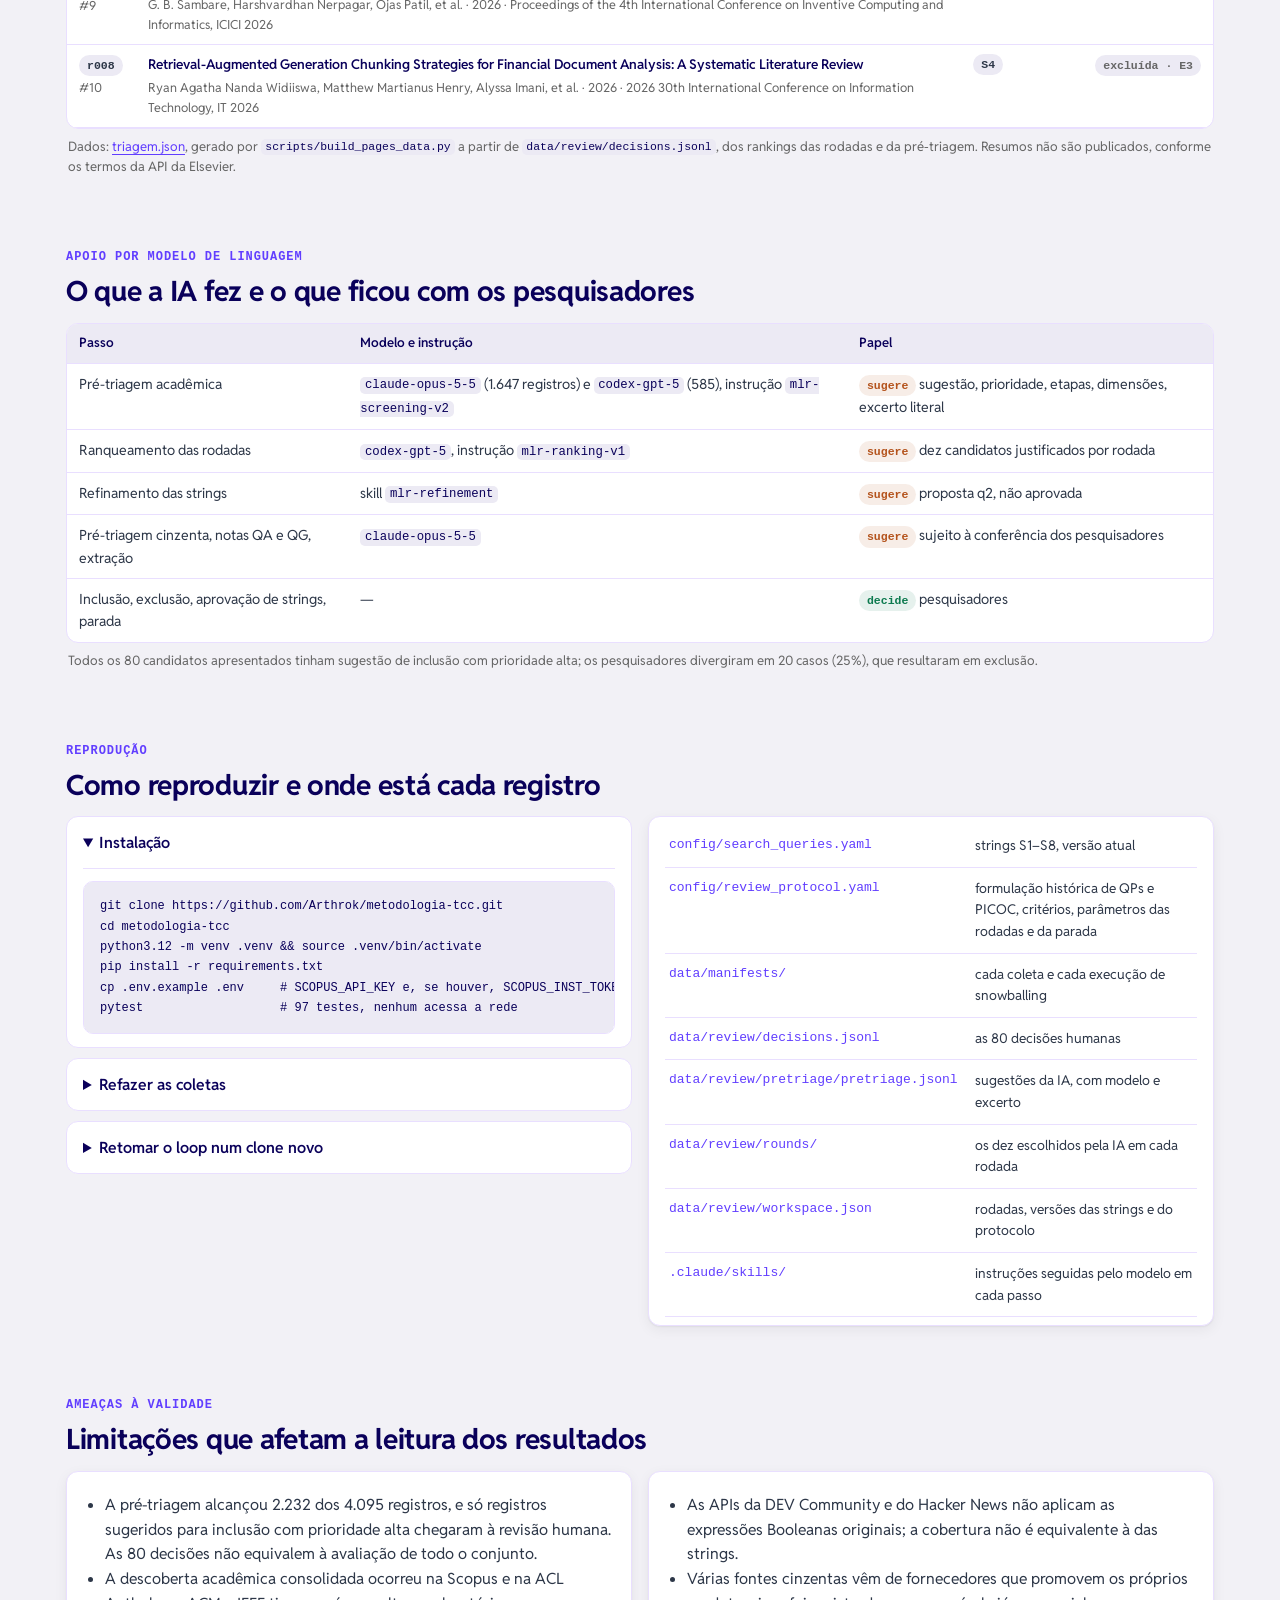
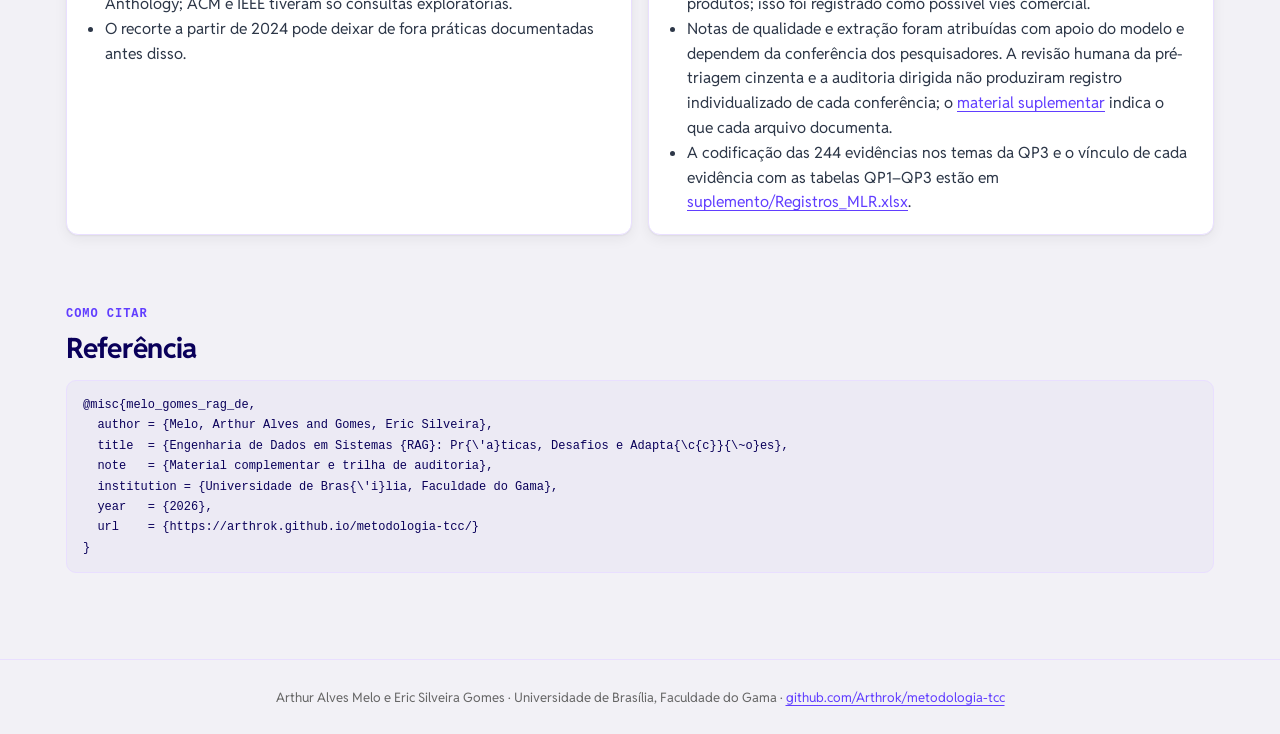
==== commit f9a64d1a: "Distingue sugestões I2 do forward, sementes do backward e associações finais no site e suplemento" ====
--- a/docs/material.html
+++ b/docs/material.html
@@ -257,7 +257,7 @@
 <section class="block" id="triagem" aria-labelledby="h-tri">
   <span class="kicker">Trilha de auditoria</span>
   <h2 id="h-tri">As 80 decisões da triagem acadêmica</h2>
-  <p class="lede">Cada linha é um candidato apresentado aos pesquisadores, com a decisão, o critério de exclusão, a justificativa humana e a justificativa do ranqueamento por IA. As etapas vêm da pré-triagem e são conferidas na leitura integral. Clique em uma linha para ver as justificativas.</p>
+  <p class="lede">Cada linha é um candidato apresentado aos pesquisadores, com a decisão, o critério de exclusão, a justificativa humana e a justificativa do ranqueamento por IA. As etapas listadas vêm da pré-triagem por título e resumo; as associações finais foram extraídas dos textos integrais das 51 fontes acadêmicas adequadas. Clique em uma linha para ver as justificativas.</p>
   <div class="filters">
     <input id="fq" type="search" placeholder="Buscar por título, autor, veículo ou justificativa" aria-label="Buscar">
     <select id="fr" aria-label="Rodada"><option value="">Todas as rodadas</option></select>
